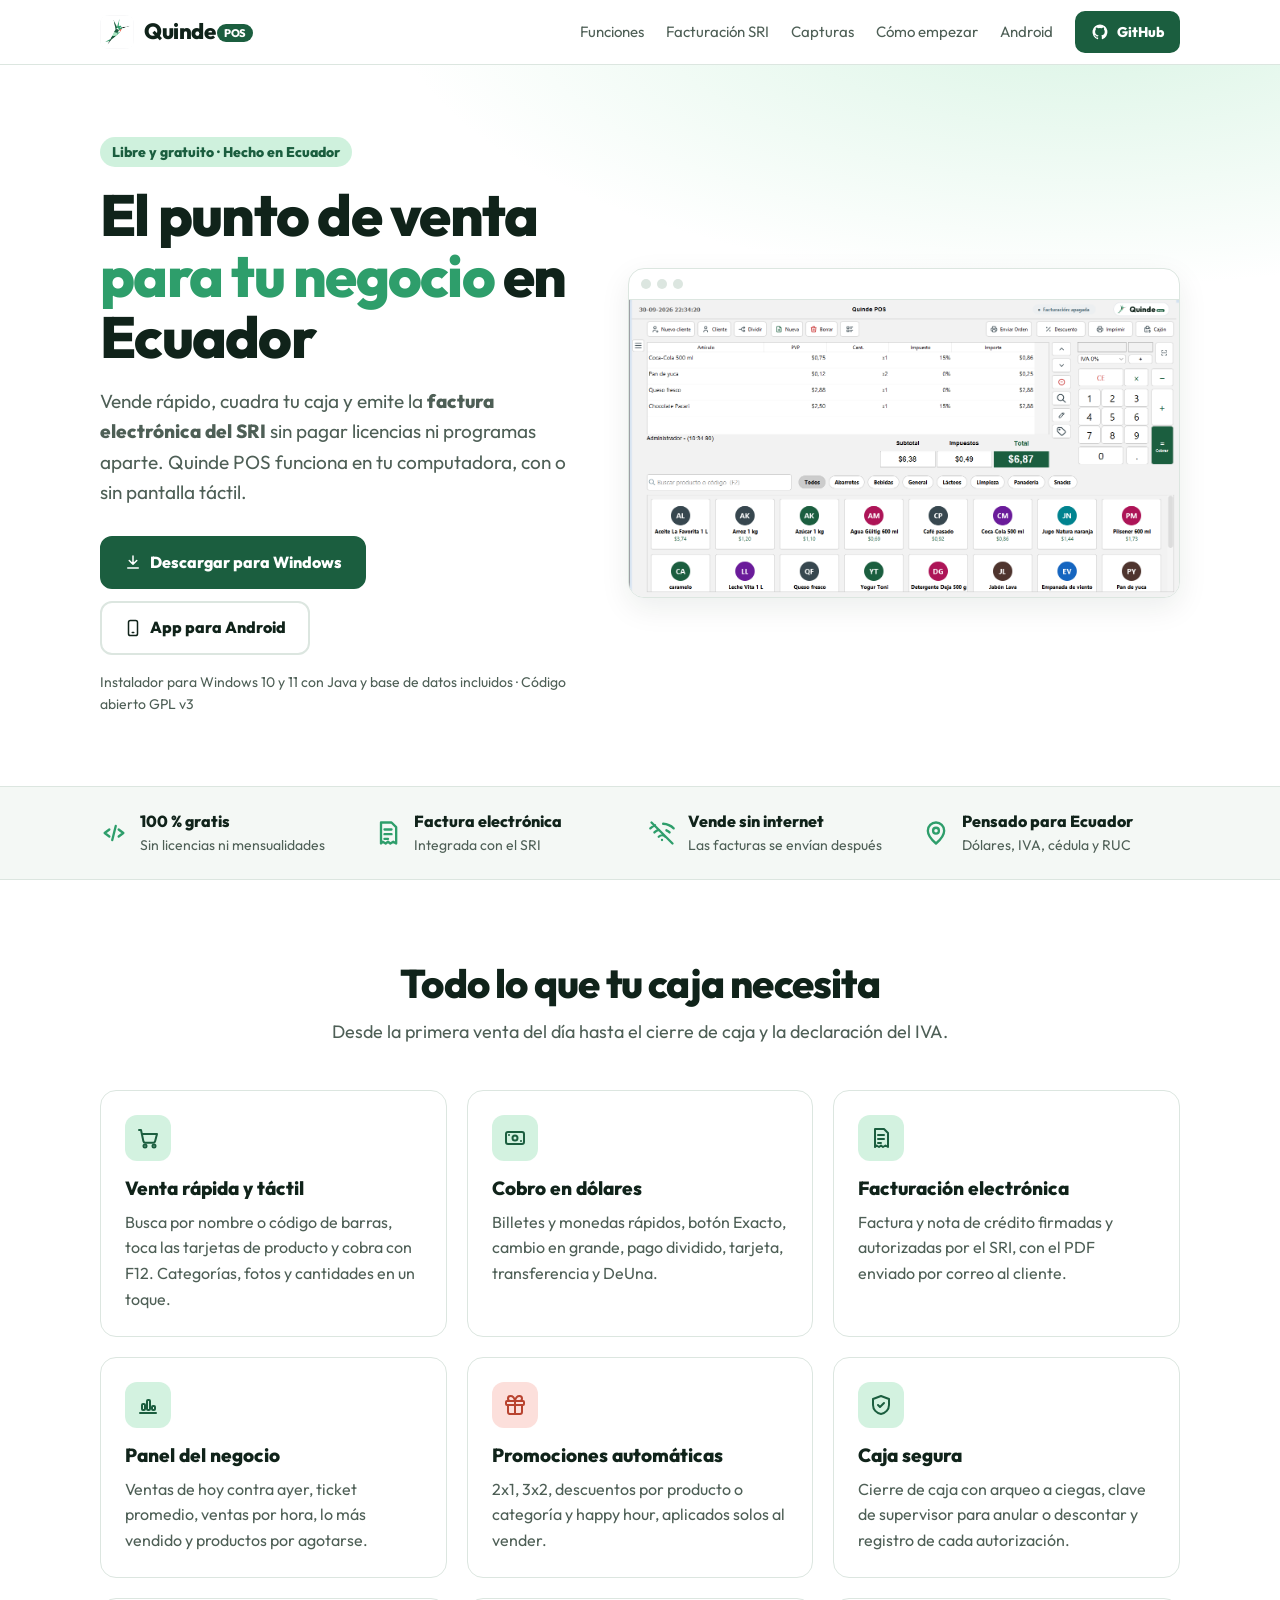
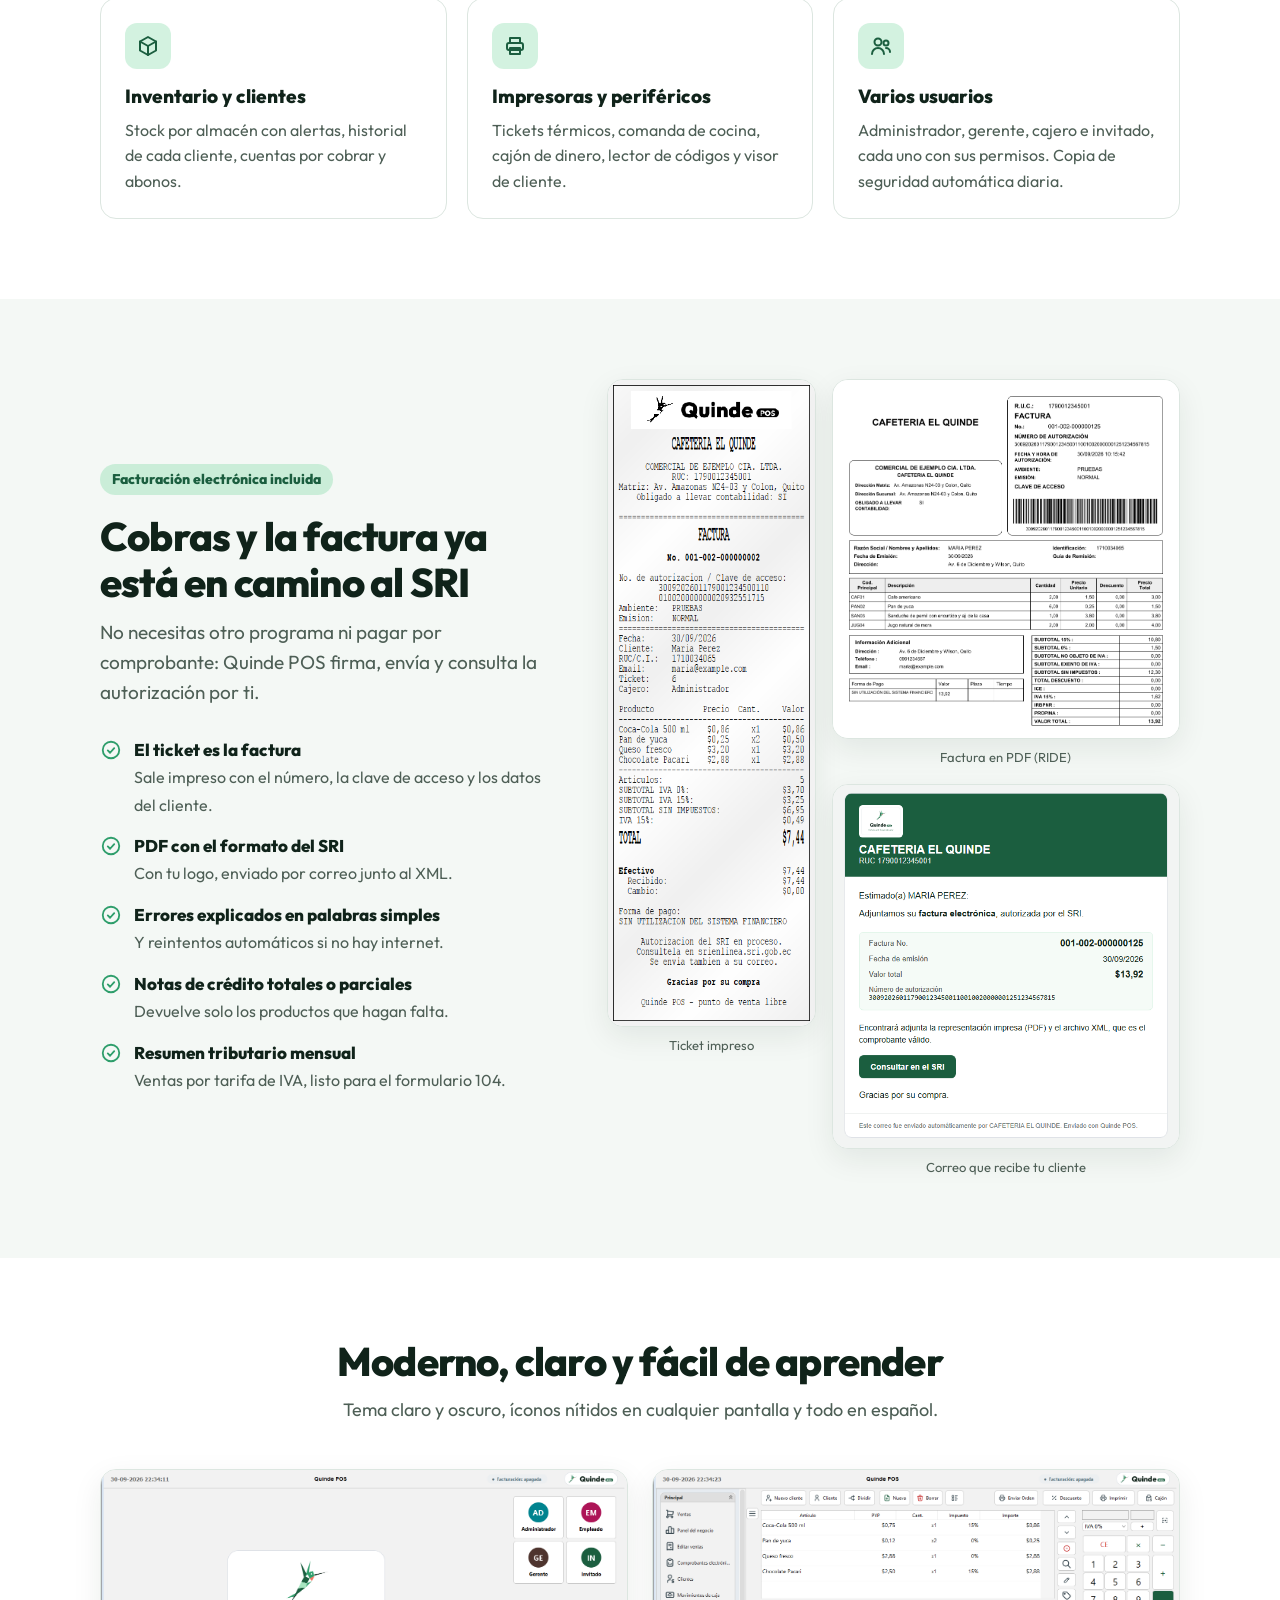
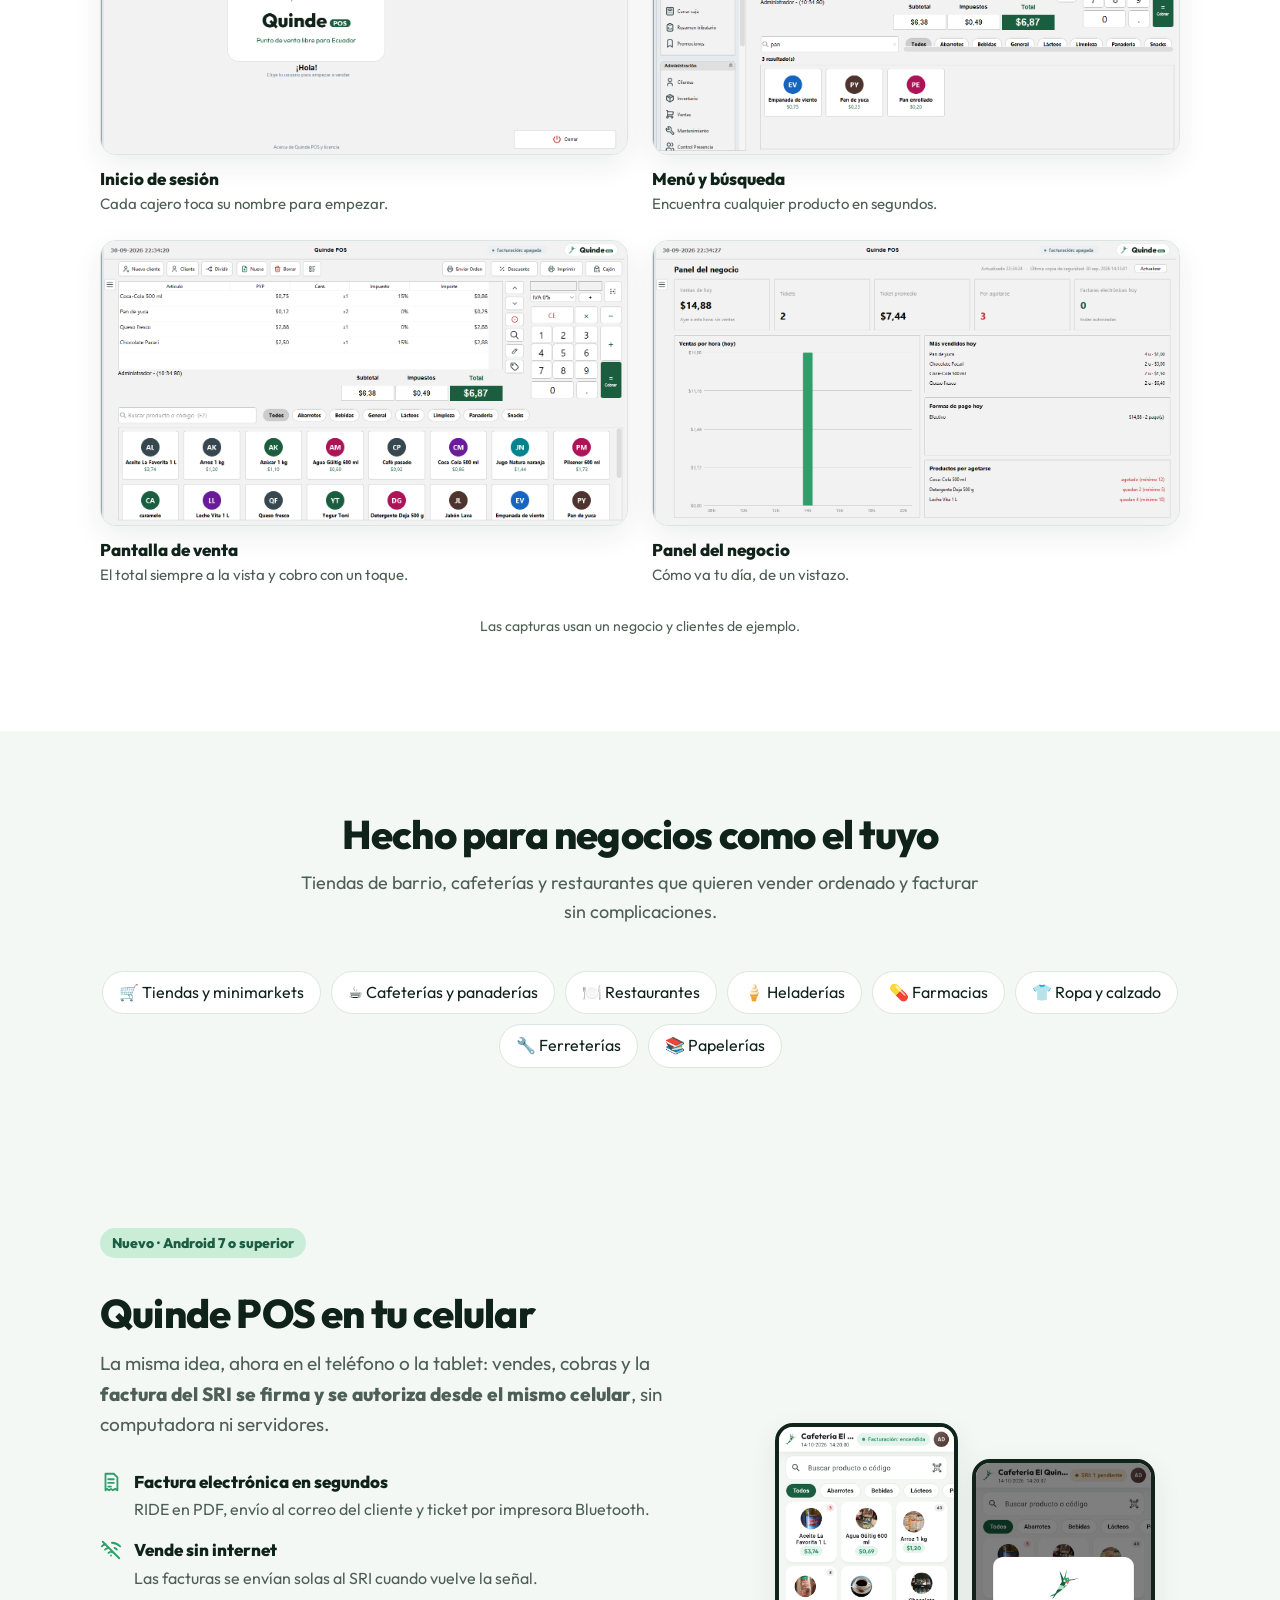
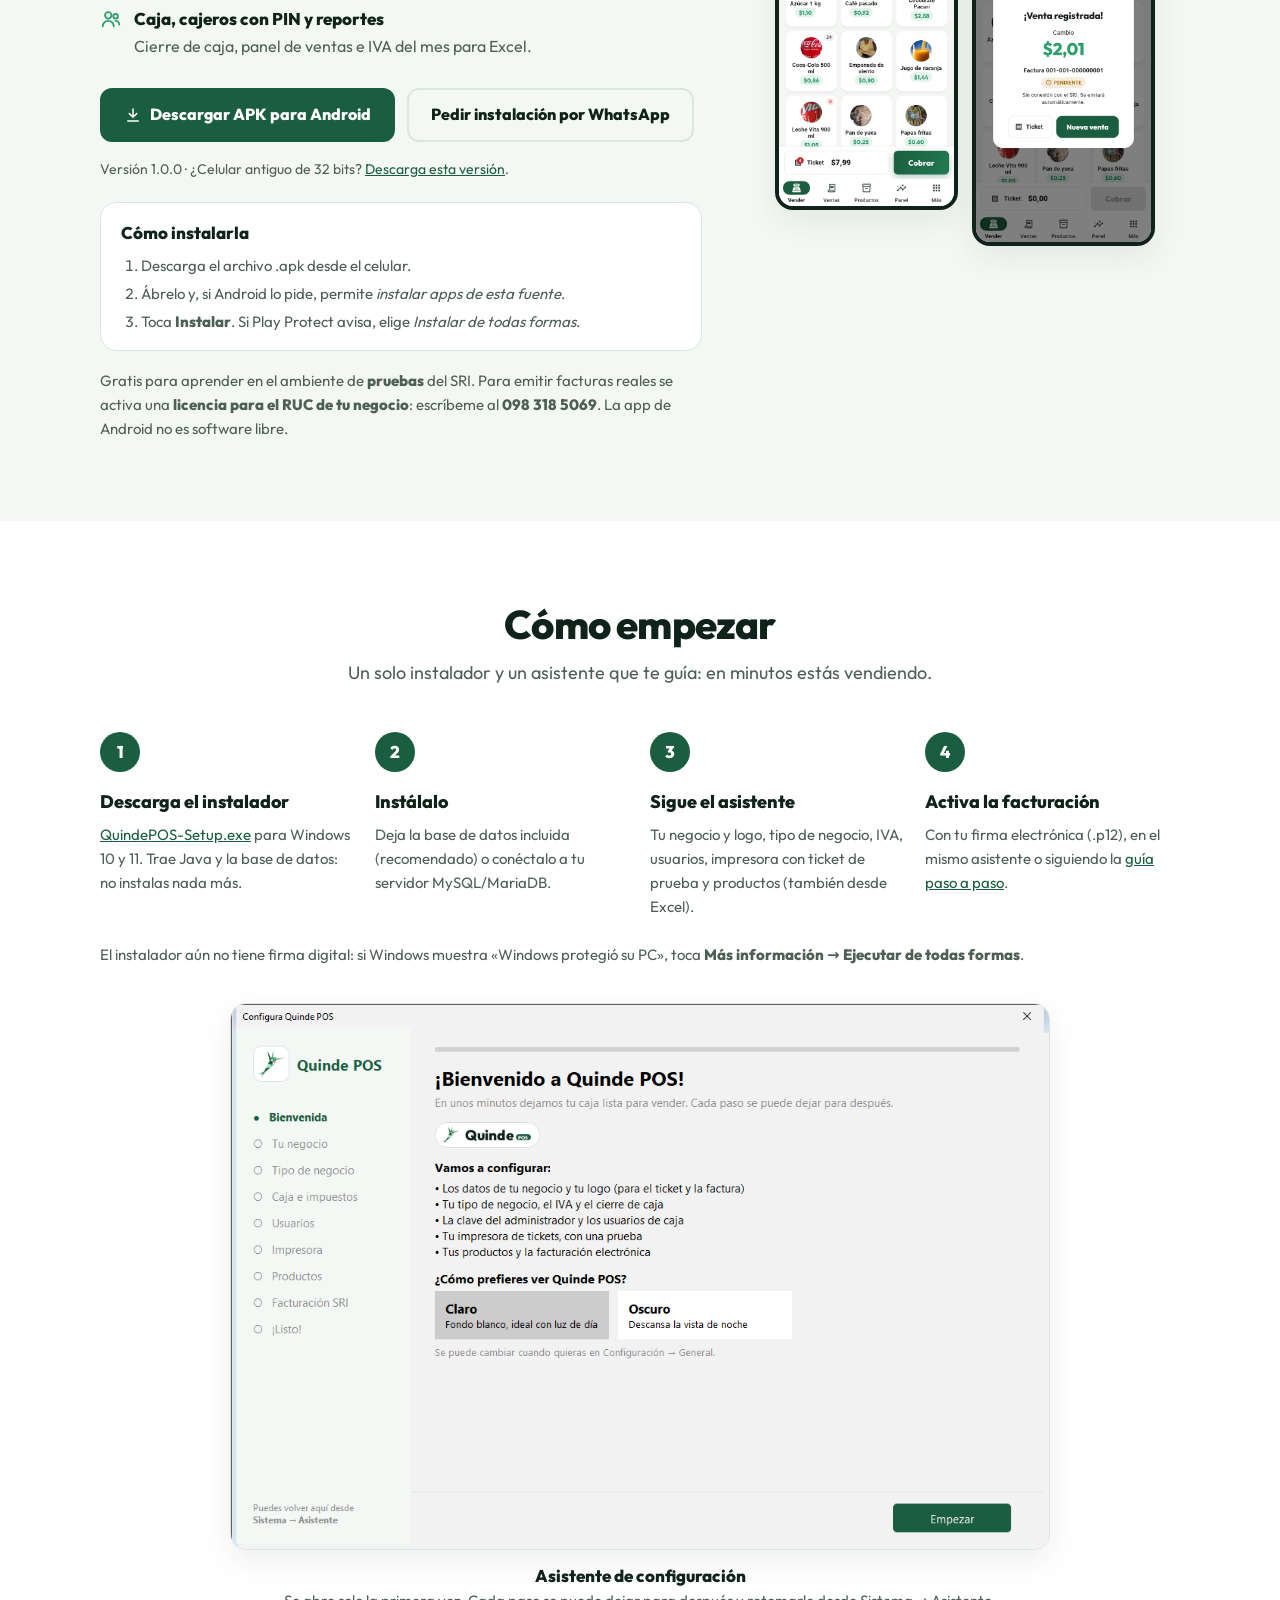
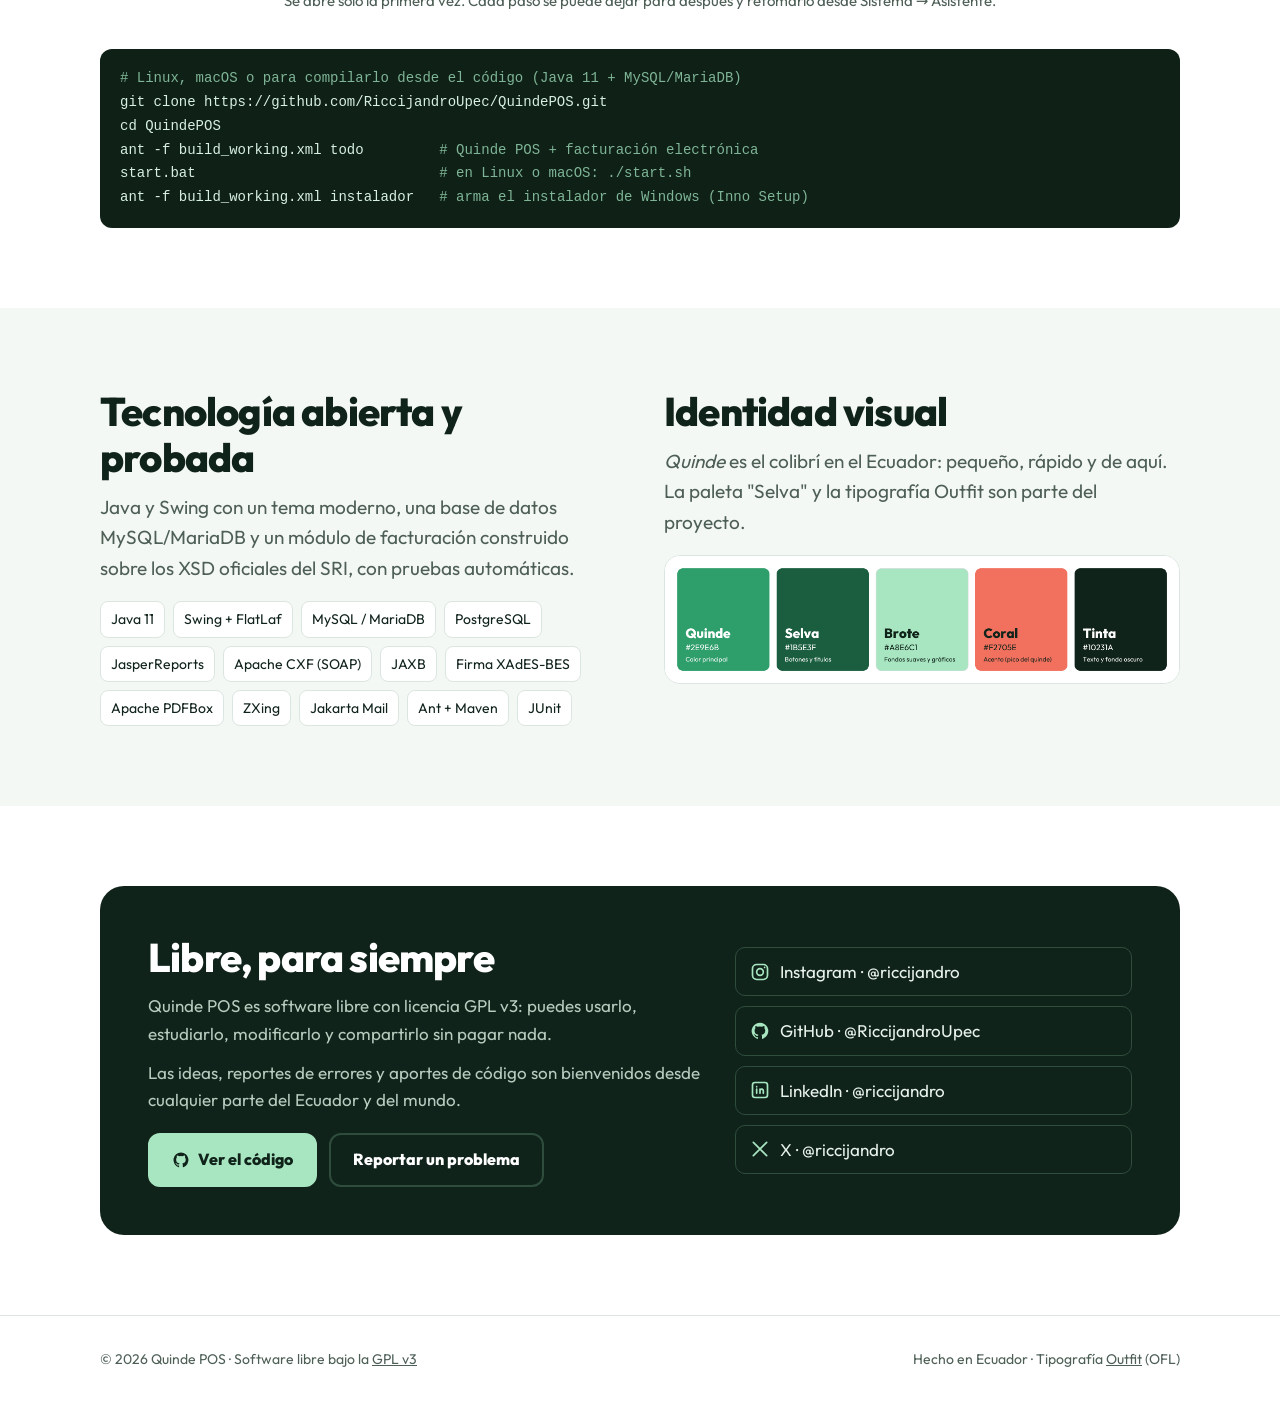
==== docs/index.html @ d2a66266 "Pagina: robots.txt, sitemap.xml y datos estructurados para buscadores" ====
<!DOCTYPE html>
<html lang="es">
<head>
  <meta charset="UTF-8">
  <meta name="viewport" content="width=device-width, initial-scale=1">
  <title>Quinde POS · Punto de venta libre para Ecuador</title>
  <meta name="description" content="Quinde POS es un punto de venta libre y gratuito para negocios del Ecuador, con facturación electrónica del SRI incluida: ventas táctiles, caja, inventario, promociones, reportes y más.">
  <meta name="theme-color" content="#1B5E3F">
  <meta property="og:title" content="Quinde POS · Punto de venta libre para Ecuador">
  <meta property="og:description" content="Ventas, caja, inventario y facturación electrónica del SRI. Libre y gratuito.">
  <meta property="og:image" content="https://quindepos.cyrshop.app/assets/logo.png">
  <meta property="og:url" content="https://quindepos.cyrshop.app/">
  <link rel="canonical" href="https://quindepos.cyrshop.app/">
  <meta property="og:type" content="website">
  <meta name="robots" content="index, follow">
  <meta name="keywords" content="punto de venta Ecuador, POS gratis, facturación electrónica SRI, sistema de facturación, inventario, caja, software libre, Quinde POS">
  <meta property="og:locale" content="es_EC">
  <meta property="og:site_name" content="Quinde POS">
  <meta name="twitter:card" content="summary_large_image">
  <script type="application/ld+json">
  {
    "@context": "https://schema.org",
    "@graph": [
      {
        "@type": "WebSite",
        "@id": "https://quindepos.cyrshop.app/#sitio",
        "url": "https://quindepos.cyrshop.app/",
        "name": "Quinde POS",
        "inLanguage": "es-EC"
      },
      {
        "@type": "SoftwareApplication",
        "name": "Quinde POS",
        "url": "https://quindepos.cyrshop.app/",
        "image": "https://quindepos.cyrshop.app/assets/logo.png",
        "screenshot": "https://quindepos.cyrshop.app/capturas/pantalla-de-venta.png",
        "description": "Punto de venta para negocios del Ecuador con facturación electrónica del SRI: ventas táctiles, caja, inventario, promociones y reportes.",
        "applicationCategory": "BusinessApplication",
        "operatingSystem": "Windows, Android 7+",
        "inLanguage": "es",
        "offers": { "@type": "Offer", "price": "0", "priceCurrency": "USD" },
        "areaServed": { "@type": "Country", "name": "Ecuador" },
        "author": { "@type": "Person", "name": "Riccijandro", "sameAs": ["https://instagram.com/riccijandro", "https://github.com/RiccijandroUpec"] }
      }
    ]
  }
  </script>
  <link rel="icon" type="image/png" sizes="32x32" href="assets/favicon-32.png">
  <link rel="icon" type="image/svg+xml" href="assets/icono.svg">
  <link rel="apple-touch-icon" href="assets/icono.png">
  <link rel="stylesheet" href="assets/estilo.css">
</head>
<body>

<svg width="0" height="0" style="position:absolute" aria-hidden="true">
  <defs>
    <symbol id="i-check" viewBox="0 0 24 24" fill="none" stroke="currentColor" stroke-width="2" stroke-linecap="round" stroke-linejoin="round"><circle cx="12" cy="12" r="9"/><path d="M8.5 12.5l2.5 2.5 4.5-5"/></symbol>
    <symbol id="i-carrito" viewBox="0 0 24 24" fill="none" stroke="currentColor" stroke-width="2" stroke-linecap="round" stroke-linejoin="round"><circle cx="9" cy="20" r="1.5"/><circle cx="18" cy="20" r="1.5"/><path d="M3 4h2l2.4 11.2a2 2 0 0 0 2 1.6h7.7a2 2 0 0 0 2-1.6L21 8H6.2"/></symbol>
    <symbol id="i-factura" viewBox="0 0 24 24" fill="none" stroke="currentColor" stroke-width="2" stroke-linecap="round" stroke-linejoin="round"><path d="M6 3h9l4 4v14l-2.5-1.5L14 21l-2-1.5L10 21l-2.5-1.5L6 21z"/><path d="M9 9h6M9 13h6M9 17h3"/></symbol>
    <symbol id="i-dinero" viewBox="0 0 24 24" fill="none" stroke="currentColor" stroke-width="2" stroke-linecap="round" stroke-linejoin="round"><rect x="3" y="6" width="18" height="12" rx="2"/><circle cx="12" cy="12" r="2.5"/><path d="M6 9v.01M18 15v.01"/></symbol>
    <symbol id="i-grafico" viewBox="0 0 24 24" fill="none" stroke="currentColor" stroke-width="2" stroke-linecap="round" stroke-linejoin="round"><path d="M4 20h16"/><rect x="6" y="11" width="3" height="6" rx="1"/><rect x="11" y="7" width="3" height="10" rx="1"/><rect x="16" y="13" width="3" height="4" rx="1"/></symbol>
    <symbol id="i-escudo" viewBox="0 0 24 24" fill="none" stroke="currentColor" stroke-width="2" stroke-linecap="round" stroke-linejoin="round"><path d="M12 3l8 3v6c0 4.5-3.4 8.2-8 9-4.6-.8-8-4.5-8-9V6z"/><path d="M9 12l2 2 4-4"/></symbol>
    <symbol id="i-regalo" viewBox="0 0 24 24" fill="none" stroke="currentColor" stroke-width="2" stroke-linecap="round" stroke-linejoin="round"><rect x="3" y="8" width="18" height="4" rx="1"/><path d="M12 8v13M19 12v7a2 2 0 0 1-2 2H7a2 2 0 0 1-2-2v-7"/><path d="M7.5 8a2.5 2.5 0 0 1 0-5C11 3 12 8 12 8s1-5 4.5-5a2.5 2.5 0 0 1 0 5"/></symbol>
    <symbol id="i-caja" viewBox="0 0 24 24" fill="none" stroke="currentColor" stroke-width="2" stroke-linecap="round" stroke-linejoin="round"><path d="M12 3l8 4.5v9L12 21l-8-4.5v-9z"/><path d="M12 12l8-4.5M12 12v9M12 12L4 7.5"/></symbol>
    <symbol id="i-impresora" viewBox="0 0 24 24" fill="none" stroke="currentColor" stroke-width="2" stroke-linecap="round" stroke-linejoin="round"><path d="M7 9V4h10v5"/><rect x="4" y="9" width="16" height="7" rx="2"/><path d="M7 14h10v6H7z"/></symbol>
    <symbol id="i-usuarios" viewBox="0 0 24 24" fill="none" stroke="currentColor" stroke-width="2" stroke-linecap="round" stroke-linejoin="round"><circle cx="9" cy="8" r="3.5"/><path d="M3 20c0-3.3 2.7-6 6-6s6 2.7 6 6"/><circle cx="17" cy="9" r="2.5"/><path d="M17 14c2.2 0 4 1.8 4 4"/></symbol>
    <symbol id="i-sinred" viewBox="0 0 24 24" fill="none" stroke="currentColor" stroke-width="2" stroke-linecap="round" stroke-linejoin="round"><path d="M12 18h.01M9.2 15.2a4 4 0 0 1 5.6 0M5.5 11.5a9 9 0 0 1 4-2.2M18.5 11.5a9 9 0 0 0-2.7-1.8M2 8a14 14 0 0 1 4-2.6M22 8a14 14 0 0 0-9-3.9M3 3l18 18"/></symbol>
    <symbol id="i-libre" viewBox="0 0 24 24" fill="none" stroke="currentColor" stroke-width="2" stroke-linecap="round" stroke-linejoin="round"><path d="M8 9l-4 3 4 3M16 9l4 3-4 3M13.5 6l-3 12"/></symbol>
    <symbol id="i-monitor" viewBox="0 0 24 24" fill="none" stroke="currentColor" stroke-width="2" stroke-linecap="round" stroke-linejoin="round"><rect x="3" y="4" width="18" height="12" rx="2"/><path d="M8 20h8M12 16v4"/></symbol>
    <symbol id="i-ecuador" viewBox="0 0 24 24" fill="none" stroke="currentColor" stroke-width="2" stroke-linecap="round" stroke-linejoin="round"><path d="M12 21s-7-6-7-11a7 7 0 0 1 14 0c0 5-7 11-7 11z"/><circle cx="12" cy="10" r="2.5"/></symbol>
    <symbol id="i-descarga" viewBox="0 0 24 24" fill="none" stroke="currentColor" stroke-width="2" stroke-linecap="round" stroke-linejoin="round"><path d="M12 4v11M7 10l5 5 5-5M5 20h14"/></symbol>
    <symbol id="i-android" viewBox="0 0 24 24" fill="none" stroke="currentColor" stroke-width="2" stroke-linecap="round" stroke-linejoin="round"><rect x="6" y="2" width="12" height="20" rx="2.5"/><path d="M11 18h2"/></symbol>
    <symbol id="i-github" viewBox="0 0 24 24" fill="currentColor"><path d="M12 2a10 10 0 0 0-3.2 19.5c.5.1.7-.2.7-.5v-1.7c-2.8.6-3.4-1.3-3.4-1.3-.5-1.2-1.1-1.5-1.1-1.5-.9-.6.1-.6.1-.6 1 .1 1.5 1 1.5 1 .9 1.5 2.3 1.1 2.9.8.1-.6.3-1.1.6-1.3-2.2-.3-4.6-1.1-4.6-5a3.9 3.9 0 0 1 1-2.7c-.1-.3-.4-1.3.1-2.7 0 0 .8-.3 2.8 1a9.6 9.6 0 0 1 5 0c1.9-1.3 2.8-1 2.8-1 .5 1.4.2 2.4.1 2.7a3.9 3.9 0 0 1 1 2.7c0 3.9-2.3 4.7-4.6 5 .4.3.7.9.7 1.9V21c0 .3.2.6.7.5A10 10 0 0 0 12 2z"/></symbol>
    <symbol id="i-instagram" viewBox="0 0 24 24" fill="none" stroke="currentColor" stroke-width="2" stroke-linecap="round" stroke-linejoin="round"><rect x="3" y="3" width="18" height="18" rx="5"/><circle cx="12" cy="12" r="4"/><path d="M17.5 6.5h.01"/></symbol>
    <symbol id="i-linkedin" viewBox="0 0 24 24" fill="none" stroke="currentColor" stroke-width="2" stroke-linecap="round" stroke-linejoin="round"><rect x="3" y="3" width="18" height="18" rx="3"/><path d="M8 11v5M8 8v.01M12 16v-5M16 16v-3a2 2 0 0 0-4 0"/></symbol>
    <symbol id="i-x" viewBox="0 0 24 24" fill="none" stroke="currentColor" stroke-width="2" stroke-linecap="round" stroke-linejoin="round"><path d="M4 4l16 16M20 4L4 20"/></symbol>
  </defs>
</svg>

<header class="barra">
  <div class="contenedor">
    <a class="marca" href="#inicio" aria-label="Quinde POS, inicio">
      <img src="assets/icono.png" alt="" width="34" height="34">
      <span>Quinde<span class="pos">POS</span></span>
    </a>
    <nav class="menu" aria-label="Secciones">
      <a href="#funciones">Funciones</a>
      <a href="#sri">Facturación SRI</a>
      <a href="#capturas">Capturas</a>
      <a href="#empezar">Cómo empezar</a>
      <a href="#android">Android</a>
      <a class="boton chico" href="https://github.com/RiccijandroUpec/QuindePOS">
        <svg aria-hidden="true"><use href="#i-github"/></svg> GitHub
      </a>
    </nav>
  </div>
</header>

<main id="inicio">

  <section class="portada" aria-labelledby="titulo">
    <div class="contenedor">
      <div>
        <span class="etiqueta">Libre y gratuito · Hecho en Ecuador</span>
        <h1 id="titulo">El punto de venta <span class="resalte">para tu negocio</span> en Ecuador</h1>
        <p class="bajada">Vende rápido, cuadra tu caja y emite la <b>factura electrónica del SRI</b> sin pagar licencias ni programas aparte. Quinde POS funciona en tu computadora, con o sin pantalla táctil.</p>
        <div class="acciones">
          <a class="boton" href="https://github.com/RiccijandroUpec/QuindePOS/releases/latest">
            <svg aria-hidden="true"><use href="#i-descarga"/></svg> Descargar para Windows
          </a>
          <a class="boton secundario" href="#android">
            <svg aria-hidden="true"><use href="#i-android"/></svg> App para Android
          </a>
        </div>
        <p class="nota-portada">Instalador para Windows 10 y 11 con Java y base de datos incluidos · Código abierto GPL v3</p>
      </div>
      <div class="marco">
        <div class="puntos" aria-hidden="true"><span></span><span></span><span></span></div>
        <img src="capturas/pantalla-de-venta.png" alt="Pantalla de venta de Quinde POS con productos en tarjetas, el carrito y el total" width="1366" height="737">
      </div>
    </div>
  </section>

  <div class="franja">
    <div class="contenedor">
      <ul>
        <li><svg aria-hidden="true"><use href="#i-libre"/></svg><div>100 % gratis<span>Sin licencias ni mensualidades</span></div></li>
        <li><svg aria-hidden="true"><use href="#i-factura"/></svg><div>Factura electrónica<span>Integrada con el SRI</span></div></li>
        <li><svg aria-hidden="true"><use href="#i-sinred"/></svg><div>Vende sin internet<span>Las facturas se envían después</span></div></li>
        <li><svg aria-hidden="true"><use href="#i-ecuador"/></svg><div>Pensado para Ecuador<span>Dólares, IVA, cédula y RUC</span></div></li>
      </ul>
    </div>
  </div>

  <section id="funciones" aria-labelledby="t-funciones">
    <div class="contenedor">
      <div class="encabezado">
        <h2 id="t-funciones">Todo lo que tu caja necesita</h2>
        <p>Desde la primera venta del día hasta el cierre de caja y la declaración del IVA.</p>
      </div>
      <div class="rejilla">
        <article class="tarjeta">
          <div class="icono"><svg aria-hidden="true"><use href="#i-carrito"/></svg></div>
          <h3>Venta rápida y táctil</h3>
          <p>Busca por nombre o código de barras, toca las tarjetas de producto y cobra con F12. Categorías, fotos y cantidades en un toque.</p>
        </article>
        <article class="tarjeta">
          <div class="icono"><svg aria-hidden="true"><use href="#i-dinero"/></svg></div>
          <h3>Cobro en dólares</h3>
          <p>Billetes y monedas rápidos, botón Exacto, cambio en grande, pago dividido, tarjeta, transferencia y DeUna.</p>
        </article>
        <article class="tarjeta">
          <div class="icono"><svg aria-hidden="true"><use href="#i-factura"/></svg></div>
          <h3>Facturación electrónica</h3>
          <p>Factura y nota de crédito firmadas y autorizadas por el SRI, con el PDF enviado por correo al cliente.</p>
        </article>
        <article class="tarjeta">
          <div class="icono"><svg aria-hidden="true"><use href="#i-grafico"/></svg></div>
          <h3>Panel del negocio</h3>
          <p>Ventas de hoy contra ayer, ticket promedio, ventas por hora, lo más vendido y productos por agotarse.</p>
        </article>
        <article class="tarjeta">
          <div class="icono coral"><svg aria-hidden="true"><use href="#i-regalo"/></svg></div>
          <h3>Promociones automáticas</h3>
          <p>2x1, 3x2, descuentos por producto o categoría y happy hour, aplicados solos al vender.</p>
        </article>
        <article class="tarjeta">
          <div class="icono"><svg aria-hidden="true"><use href="#i-escudo"/></svg></div>
          <h3>Caja segura</h3>
          <p>Cierre de caja con arqueo a ciegas, clave de supervisor para anular o descontar y registro de cada autorización.</p>
        </article>
        <article class="tarjeta">
          <div class="icono"><svg aria-hidden="true"><use href="#i-caja"/></svg></div>
          <h3>Inventario y clientes</h3>
          <p>Stock por almacén con alertas, historial de cada cliente, cuentas por cobrar y abonos.</p>
        </article>
        <article class="tarjeta">
          <div class="icono"><svg aria-hidden="true"><use href="#i-impresora"/></svg></div>
          <h3>Impresoras y periféricos</h3>
          <p>Tickets térmicos, comanda de cocina, cajón de dinero, lector de códigos y visor de cliente.</p>
        </article>
        <article class="tarjeta">
          <div class="icono"><svg aria-hidden="true"><use href="#i-usuarios"/></svg></div>
          <h3>Varios usuarios</h3>
          <p>Administrador, gerente, cajero e invitado, cada uno con sus permisos. Copia de seguridad automática diaria.</p>
        </article>
      </div>
    </div>
  </section>

  <section id="sri" class="suave" aria-labelledby="t-sri">
    <div class="contenedor sri">
      <div>
        <span class="etiqueta">Facturación electrónica incluida</span>
        <h2 id="t-sri">Cobras y la factura ya está en camino al SRI</h2>
        <p class="bajada">No necesitas otro programa ni pagar por comprobante: Quinde POS firma, envía y consulta la autorización por ti.</p>
        <ul class="lista">
          <li><svg aria-hidden="true"><use href="#i-check"/></svg><div><b>El ticket es la factura</b><span>Sale impreso con el número, la clave de acceso y los datos del cliente.</span></div></li>
          <li><svg aria-hidden="true"><use href="#i-check"/></svg><div><b>PDF con el formato del SRI</b><span>Con tu logo, enviado por correo junto al XML.</span></div></li>
          <li><svg aria-hidden="true"><use href="#i-check"/></svg><div><b>Errores explicados en palabras simples</b><span>Y reintentos automáticos si no hay internet.</span></div></li>
          <li><svg aria-hidden="true"><use href="#i-check"/></svg><div><b>Notas de crédito totales o parciales</b><span>Devuelve solo los productos que hagan falta.</span></div></li>
          <li><svg aria-hidden="true"><use href="#i-check"/></svg><div><b>Resumen tributario mensual</b><span>Ventas por tarifa de IVA, listo para el formulario 104.</span></div></li>
        </ul>
      </div>
      <div class="documentos">
        <figure>
          <div class="marco"><img src="capturas/ticket-factura.png" alt="Ticket impreso con los datos de la factura electrónica" width="328" height="1023" loading="lazy"></div>
          <figcaption>Ticket impreso</figcaption>
        </figure>
        <div>
          <figure>
            <div class="marco"><img src="capturas/factura-pdf.png" alt="Factura en PDF con el formato del SRI" width="909" height="938" loading="lazy"></div>
            <figcaption>Factura en PDF (RIDE)</figcaption>
          </figure>
          <figure style="margin-top:16px">
            <div class="marco"><img src="capturas/correo-factura.png" alt="Correo con la factura enviado al cliente" width="600" height="630" loading="lazy"></div>
            <figcaption>Correo que recibe tu cliente</figcaption>
          </figure>
        </div>
      </div>
    </div>
  </section>

  <section id="capturas" aria-labelledby="t-capturas">
    <div class="contenedor">
      <div class="encabezado">
        <h2 id="t-capturas">Moderno, claro y fácil de aprender</h2>
        <p>Tema claro y oscuro, íconos nítidos en cualquier pantalla y todo en español.</p>
      </div>
      <div class="galeria">
        <figure>
          <div class="marco"><img src="capturas/inicio-sesion.png" alt="Pantalla de inicio de sesión con los usuarios" width="1366" height="737" loading="lazy"></div>
          <figcaption>Inicio de sesión<span>Cada cajero toca su nombre para empezar.</span></figcaption>
        </figure>
        <figure>
          <div class="marco"><img src="capturas/menu-y-busqueda.png" alt="Menú lateral y búsqueda de productos" width="1366" height="737" loading="lazy"></div>
          <figcaption>Menú y búsqueda<span>Encuentra cualquier producto en segundos.</span></figcaption>
        </figure>
        <figure>
          <div class="marco"><img src="capturas/pantalla-de-venta.png" alt="Pantalla de venta con carrito y total" width="1366" height="737" loading="lazy"></div>
          <figcaption>Pantalla de venta<span>El total siempre a la vista y cobro con un toque.</span></figcaption>
        </figure>
        <figure>
          <div class="marco"><img src="capturas/panel-del-negocio.png" alt="Panel del negocio con ventas del día y gráfico por hora" width="1366" height="737" loading="lazy"></div>
          <figcaption>Panel del negocio<span>Cómo va tu día, de un vistazo.</span></figcaption>
        </figure>
      </div>
      <p class="aviso-capturas">Las capturas usan un negocio y clientes de ejemplo.</p>
    </div>
  </section>

  <section class="suave" aria-labelledby="t-quien">
    <div class="contenedor">
      <div class="encabezado">
        <h2 id="t-quien">Hecho para negocios como el tuyo</h2>
        <p>Tiendas de barrio, cafeterías y restaurantes que quieren vender ordenado y facturar sin complicaciones.</p>
      </div>
      <div class="chips">
        <span class="chip">🛒 Tiendas y minimarkets</span>
        <span class="chip">☕ Cafeterías y panaderías</span>
        <span class="chip">🍽️ Restaurantes</span>
        <span class="chip">🍦 Heladerías</span>
        <span class="chip">💊 Farmacias</span>
        <span class="chip">👕 Ropa y calzado</span>
        <span class="chip">🔧 Ferreterías</span>
        <span class="chip">📚 Papelerías</span>
      </div>
    </div>
  </section>

  <section id="android" class="suave" aria-labelledby="t-android">
    <div class="contenedor android">
      <div>
        <span class="etiqueta">Nuevo · Android 7 o superior</span>
        <h2 id="t-android">Quinde POS en tu celular</h2>
        <p class="bajada">La misma idea, ahora en el teléfono o la tablet: vendes, cobras y la <b>factura del SRI se firma y se autoriza desde el mismo celular</b>, sin computadora ni servidores.</p>
        <ul class="lista">
          <li><svg aria-hidden="true"><use href="#i-factura"/></svg><div><b>Factura electrónica en segundos</b><span>RIDE en PDF, envío al correo del cliente y ticket por impresora Bluetooth.</span></div></li>
          <li><svg aria-hidden="true"><use href="#i-sinred"/></svg><div><b>Vende sin internet</b><span>Las facturas se envían solas al SRI cuando vuelve la señal.</span></div></li>
          <li><svg aria-hidden="true"><use href="#i-usuarios"/></svg><div><b>Caja, cajeros con PIN y reportes</b><span>Cierre de caja, panel de ventas e IVA del mes para Excel.</span></div></li>
        </ul>
        <div class="acciones" style="margin-top:28px">
          <a class="boton" href="descargas/QuindePOS-Android.apk" download>
            <svg aria-hidden="true"><use href="#i-descarga"/></svg> Descargar APK para Android
          </a>
          <a class="boton secundario" href="https://wa.me/593983185069?text=Hola%20Richard%2C%20quiero%20Quinde%20POS%20para%20Android.">Pedir instalación por WhatsApp</a>
        </div>
        <p class="nota-portada">Versión 1.0.0 · ¿Celular antiguo de 32 bits? <a href="descargas/QuindePOS-Android-32bits.apk" download>Descarga esta versión</a>.</p>
        <div class="instalar-apk">
          <b>Cómo instalarla</b>
          <ol>
            <li>Descarga el archivo .apk desde el celular.</li>
            <li>Ábrelo y, si Android lo pide, permite <i>instalar apps de esta fuente</i>.</li>
            <li>Toca <b>Instalar</b>. Si Play Protect avisa, elige <i>Instalar de todas formas</i>.</li>
          </ol>
        </div>
        <p class="licencia-android">Gratis para aprender en el ambiente de <b>pruebas</b> del SRI. Para emitir facturas reales se activa una <b>licencia para el RUC de tu negocio</b>: escríbeme al <b>098 318 5069</b>. La app de Android no es software libre.</p>
      </div>
      <div class="telefonos" aria-label="Capturas de la app de Android">
        <img src="capturas/android-venta.png" alt="Pantalla de venta en el celular con productos y sus fotos" width="540" height="1169" loading="lazy">
        <img src="capturas/android-factura.png" alt="Venta registrada con el cambio y la factura" width="540" height="1169" loading="lazy">
      </div>
    </div>
  </section>

  <section id="empezar" aria-labelledby="t-empezar">
    <div class="contenedor">
      <div class="encabezado">
        <h2 id="t-empezar">Cómo empezar</h2>
        <p>Un solo instalador y un asistente que te guía: en minutos estás vendiendo.</p>
      </div>
      <div class="pasos">
        <div class="paso">
          <h3>Descarga el instalador</h3>
          <p><a href="https://github.com/RiccijandroUpec/QuindePOS/releases/latest">QuindePOS-Setup.exe</a> para Windows 10 y 11. Trae Java y la base de datos: no instalas nada más.</p>
        </div>
        <div class="paso">
          <h3>Instálalo</h3>
          <p>Deja la base de datos incluida (recomendado) o conéctalo a tu servidor MySQL/MariaDB.</p>
        </div>
        <div class="paso">
          <h3>Sigue el asistente</h3>
          <p>Tu negocio y logo, tipo de negocio, IVA, usuarios, impresora con ticket de prueba y productos (también desde Excel).</p>
        </div>
        <div class="paso">
          <h3>Activa la facturación</h3>
          <p>Con tu firma electrónica (.p12), en el mismo asistente o siguiendo la <a href="https://github.com/RiccijandroUpec/QuindePOS/blob/main/facturacion-sri/INSTALAR.md">guía paso a paso</a>.</p>
        </div>
      </div>
      <p class="aviso-instalador">El instalador aún no tiene firma digital: si Windows muestra «Windows protegió su PC», toca <b>Más información → Ejecutar de todas formas</b>.</p>
      <figure class="asistente">
        <div class="marco"><img src="capturas/asistente.png" alt="Asistente de configuración de Quinde POS con los pasos: bienvenida, tu negocio, tipo de negocio, caja e impuestos, usuarios, impresora, productos y facturación SRI" width="1080" height="720" loading="lazy"></div>
        <figcaption>Asistente de configuración<span>Se abre solo la primera vez. Cada paso se puede dejar para después y retomarlo desde Sistema → Asistente.</span></figcaption>
      </figure>
<pre><code><span class="c"># Linux, macOS o para compilarlo desde el código (Java 11 + MySQL/MariaDB)</span>
git clone https://github.com/RiccijandroUpec/QuindePOS.git
cd QuindePOS
ant -f build_working.xml todo         <span class="c"># Quinde POS + facturación electrónica</span>
start.bat                             <span class="c"># en Linux o macOS: ./start.sh</span>
ant -f build_working.xml instalador   <span class="c"># arma el instalador de Windows (Inno Setup)</span></code></pre>
    </div>
  </section>

  <section class="suave" aria-labelledby="t-tec">
    <div class="contenedor dos-columnas">
      <div>
        <h2 id="t-tec">Tecnología abierta y probada</h2>
        <p class="bajada" style="margin-bottom:0">Java y Swing con un tema moderno, una base de datos MySQL/MariaDB y un módulo de facturación construido sobre los XSD oficiales del SRI, con pruebas automáticas.</p>
        <div class="tecnologias" aria-label="Tecnologías">
          <span>Java 11</span><span>Swing + FlatLaf</span><span>MySQL / MariaDB</span><span>PostgreSQL</span>
          <span>JasperReports</span><span>Apache CXF (SOAP)</span><span>JAXB</span><span>Firma XAdES-BES</span>
          <span>Apache PDFBox</span><span>ZXing</span><span>Jakarta Mail</span><span>Ant + Maven</span><span>JUnit</span>
        </div>
      </div>
      <div>
        <h2>Identidad visual</h2>
        <p class="bajada" style="margin-bottom:0"><i>Quinde</i> es el colibrí en el Ecuador: pequeño, rápido y de aquí. La paleta "Selva" y la tipografía Outfit son parte del proyecto.</p>
        <img class="paleta" src="assets/paleta.png" alt="Paleta Selva: Quinde #2E9E6B, Selva #1B5E3F, Brote #A8E6C1, Coral #F2705E y Tinta #10231A" width="2008" height="496" loading="lazy">
      </div>
    </div>
  </section>

  <section aria-labelledby="t-libre">
    <div class="contenedor">
      <div class="libre">
        <div>
          <h2 id="t-libre">Libre, para siempre</h2>
          <p>Quinde POS es software libre con licencia GPL v3: puedes usarlo, estudiarlo, modificarlo y compartirlo sin pagar nada.</p>
          <p>Las ideas, reportes de errores y aportes de código son bienvenidos desde cualquier parte del Ecuador y del mundo.</p>
          <div class="acciones" style="margin-top:20px">
            <a class="boton" href="https://github.com/RiccijandroUpec/QuindePOS">
              <svg aria-hidden="true"><use href="#i-github"/></svg> Ver el código
            </a>
            <a class="boton secundario" href="https://github.com/RiccijandroUpec/QuindePOS/issues">Reportar un problema</a>
          </div>
        </div>
        <ul class="redes" aria-label="Contacto">
          <li><a href="https://instagram.com/riccijandro"><svg aria-hidden="true"><use href="#i-instagram"/></svg> Instagram · @riccijandro</a></li>
          <li><a href="https://github.com/RiccijandroUpec"><svg aria-hidden="true"><use href="#i-github"/></svg> GitHub · @RiccijandroUpec</a></li>
          <li><a href="https://linkedin.com/in/riccijandro"><svg aria-hidden="true"><use href="#i-linkedin"/></svg> LinkedIn · @riccijandro</a></li>
          <li><a href="https://x.com/riccijandro"><svg aria-hidden="true"><use href="#i-x"/></svg> X · @riccijandro</a></li>
        </ul>
      </div>
    </div>
  </section>

</main>

<footer>
  <div class="contenedor">
    <span>© 2026 Quinde POS · Software libre bajo la <a href="https://www.gnu.org/licenses/gpl-3.0.html">GPL v3</a></span>
    <span>Hecho en Ecuador · Tipografía <a href="https://fonts.google.com/specimen/Outfit">Outfit</a> (OFL)</span>
  </div>
</footer>

</body>
</html>
---- docs/assets/estilo.css ----
/* Quinde POS - pagina del proyecto. Paleta "Selva" y tipografia Outfit (SIL OFL). */

@font-face {
  font-family: "Outfit";
  src: url("fuentes/Outfit-Regular.ttf") format("truetype");
  font-weight: 400;
  font-display: swap;
}
@font-face {
  font-family: "Outfit";
  src: url("fuentes/Outfit-ExtraBold.ttf") format("truetype");
  font-weight: 800;
  font-display: swap;
}

:root {
  --quinde: #2E9E6B;
  --selva: #1B5E3F;
  --brote: #A8E6C1;
  --coral: #F2705E;
  --tinta: #10231A;

  --fondo: #FFFFFF;
  --fondo-suave: #F4F8F5;
  --tarjeta: #FFFFFF;
  --texto: #10231A;
  --texto-suave: #4E5F56;
  --borde: #DCE6E0;
  --acento: var(--selva);
  --acento-texto: #FFFFFF;
  --sombra: 0 10px 30px rgba(16, 35, 26, 0.08);
  --radio: 16px;
  --ancho: 1120px;
}

@media (prefers-color-scheme: dark) {
  :root {
    --fondo: #0C1B14;
    --fondo-suave: #10231A;
    --tarjeta: #142B20;
    --texto: #E8F3EC;
    --texto-suave: #A7BCB0;
    --borde: #23402F;
    --acento: var(--brote);
    --acento-texto: #10231A;
    --sombra: 0 10px 30px rgba(0, 0, 0, 0.35);
  }
}

* { box-sizing: border-box; }

html { scroll-behavior: smooth; }

body {
  margin: 0;
  background: var(--fondo);
  color: var(--texto);
  font-family: "Outfit", system-ui, -apple-system, "Segoe UI", Roboto, Arial, sans-serif;
  font-size: 17px;
  line-height: 1.6;
  -webkit-font-smoothing: antialiased;
}

img { max-width: 100%; height: auto; display: block; }

a { color: var(--acento); }

.contenedor {
  width: 100%;
  max-width: var(--ancho);
  margin: 0 auto;
  padding: 0 20px;
}

/* ---------- Barra superior ---------- */

.barra {
  position: sticky;
  top: 0;
  z-index: 10;
  background: color-mix(in srgb, var(--fondo) 88%, transparent);
  backdrop-filter: saturate(160%) blur(10px);
  border-bottom: 1px solid var(--borde);
}
.barra .contenedor {
  display: flex;
  align-items: center;
  justify-content: space-between;
  gap: 16px;
  height: 64px;
}
.marca {
  display: flex;
  align-items: center;
  gap: 10px;
  color: var(--texto);
  text-decoration: none;
  font-weight: 800;
  font-size: 22px;
  letter-spacing: -0.02em;
}
.marca img { width: 34px; height: 34px; border-radius: 9px; }
.marca .pos {
  background: var(--selva);
  color: #fff;
  font-size: 11px;
  border-radius: 999px;
  padding: 2px 7px;
  margin-left: 2px;
  vertical-align: middle;
}
.menu { display: flex; align-items: center; gap: 22px; }
.menu a {
  color: var(--texto-suave);
  text-decoration: none;
  font-size: 15px;
}
.menu a:hover { color: var(--texto); }
.menu .boton { color: var(--acento-texto); }

/* ---------- Botones ---------- */

.boton {
  display: inline-flex;
  align-items: center;
  gap: 8px;
  padding: 12px 22px;
  border-radius: 12px;
  background: var(--acento);
  color: var(--acento-texto);
  font-weight: 800;
  font-size: 16px;
  text-decoration: none;
  border: 2px solid var(--acento);
  transition: transform 0.15s ease, box-shadow 0.15s ease;
}
.boton:hover { transform: translateY(-1px); box-shadow: var(--sombra); }
.boton.secundario {
  background: transparent;
  color: var(--texto);
  border-color: var(--borde);
}
.boton.chico { padding: 8px 14px; font-size: 14px; border-radius: 10px; }
.boton svg { width: 18px; height: 18px; }

/* ---------- Portada ---------- */

.portada {
  padding: 72px 0 56px;
  background:
    radial-gradient(1000px 420px at 85% -10%, color-mix(in srgb, var(--brote) 45%, transparent), transparent 70%),
    var(--fondo);
}
.portada .contenedor {
  display: grid;
  grid-template-columns: 1fr 1.15fr;
  gap: 48px;
  align-items: center;
}
.etiqueta {
  display: inline-block;
  font-size: 14px;
  font-weight: 800;
  color: var(--selva);
  background: color-mix(in srgb, var(--brote) 55%, transparent);
  border-radius: 999px;
  padding: 4px 12px;
  margin-bottom: 18px;
}
@media (prefers-color-scheme: dark) {
  .etiqueta { color: var(--brote); background: rgba(168, 230, 193, 0.12); }
}
h1 {
  font-size: clamp(36px, 5vw, 58px);
  line-height: 1.05;
  letter-spacing: -0.03em;
  margin: 0 0 18px;
  font-weight: 800;
}
h1 .resalte { color: var(--quinde); }
.bajada {
  font-size: 19px;
  color: var(--texto-suave);
  margin: 0 0 28px;
  max-width: 34em;
}
.acciones { display: flex; flex-wrap: wrap; gap: 12px; }
.nota-portada { margin-top: 16px; font-size: 14px; color: var(--texto-suave); }

.marco {
  border-radius: var(--radio);
  border: 1px solid var(--borde);
  background: var(--tarjeta);
  box-shadow: var(--sombra);
  overflow: hidden;
}
.marco .puntos {
  display: flex;
  gap: 6px;
  padding: 10px 12px;
  border-bottom: 1px solid var(--borde);
}
.marco .puntos span {
  width: 10px;
  height: 10px;
  border-radius: 50%;
  background: var(--borde);
}

/* ---------- Franja de datos ---------- */

.franja {
  border-top: 1px solid var(--borde);
  border-bottom: 1px solid var(--borde);
  background: var(--fondo-suave);
}
.franja ul {
  list-style: none;
  margin: 0;
  padding: 22px 0;
  display: grid;
  grid-template-columns: repeat(4, 1fr);
  gap: 16px;
}
.franja li { display: flex; align-items: center; gap: 12px; font-weight: 800; font-size: 16px; }
.franja li span { display: block; font-weight: 400; color: var(--texto-suave); font-size: 14px; }
.franja svg { width: 28px; height: 28px; flex: none; color: var(--quinde); }

/* ---------- Secciones ---------- */

section { padding: 80px 0; }
section.suave { background: var(--fondo-suave); }
.encabezado { max-width: 680px; margin: 0 auto 44px; text-align: center; }
h2 {
  font-size: clamp(28px, 3.6vw, 40px);
  line-height: 1.15;
  letter-spacing: -0.02em;
  margin: 0 0 12px;
  font-weight: 800;
}
.encabezado p { color: var(--texto-suave); margin: 0; font-size: 18px; }

.rejilla {
  display: grid;
  grid-template-columns: repeat(3, 1fr);
  gap: 20px;
}
.tarjeta {
  background: var(--tarjeta);
  border: 1px solid var(--borde);
  border-radius: var(--radio);
  padding: 24px;
}
.tarjeta h3 { margin: 12px 0 6px; font-size: 19px; font-weight: 800; }
.tarjeta p { margin: 0; color: var(--texto-suave); font-size: 16px; }
.icono {
  width: 46px;
  height: 46px;
  border-radius: 12px;
  display: grid;
  place-items: center;
  background: color-mix(in srgb, var(--brote) 50%, transparent);
  color: var(--selva);
}
@media (prefers-color-scheme: dark) {
  .icono { background: rgba(168, 230, 193, 0.12); color: var(--brote); }
}
.icono svg { width: 24px; height: 24px; }
.icono.coral { background: color-mix(in srgb, var(--coral) 22%, transparent); color: #B8432F; }
@media (prefers-color-scheme: dark) { .icono.coral { color: var(--coral); } }

/* ---------- Facturacion SRI ---------- */

.sri {
  display: grid;
  grid-template-columns: 1fr 1.25fr;
  gap: 48px;
  align-items: center;
}
.lista { list-style: none; padding: 0; margin: 24px 0 0; display: grid; gap: 14px; }
.lista li { display: flex; gap: 12px; align-items: flex-start; }
.lista svg { width: 22px; height: 22px; flex: none; color: var(--quinde); margin-top: 3px; }
.lista b { display: block; }
.lista span { color: var(--texto-suave); font-size: 16px; }
.documentos {
  display: grid;
  grid-template-columns: 0.75fr 1.25fr;
  gap: 16px;
  align-items: start;
}
.documentos figure { margin: 0; }
.documentos .marco { box-shadow: var(--sombra); }
.documentos figcaption {
  font-size: 13px;
  color: var(--texto-suave);
  margin-top: 8px;
  text-align: center;
}
.documentos .ancho-completo { grid-column: 1 / -1; }

/* ---------- Capturas ---------- */

.galeria {
  display: grid;
  grid-template-columns: repeat(2, 1fr);
  gap: 24px;
}
.galeria figure { margin: 0; }
.galeria figcaption { margin-top: 10px; font-weight: 800; }
.galeria figcaption span { display: block; font-weight: 400; color: var(--texto-suave); font-size: 15px; }
.aviso-capturas { text-align: center; color: var(--texto-suave); font-size: 14px; margin-top: 28px; }

/* ---------- Para quien ---------- */

.chips { display: flex; flex-wrap: wrap; gap: 10px; justify-content: center; }
.chip {
  border: 1px solid var(--borde);
  background: var(--tarjeta);
  border-radius: 999px;
  padding: 8px 16px;
  font-size: 16px;
}

/* ---------- Pasos ---------- */

.pasos { counter-reset: paso; display: grid; grid-template-columns: repeat(4, 1fr); gap: 20px; }
.paso { position: relative; padding-top: 56px; }
.paso::before {
  counter-increment: paso;
  content: counter(paso);
  position: absolute;
  top: 0;
  left: 0;
  width: 40px;
  height: 40px;
  border-radius: 50%;
  background: var(--acento);
  color: var(--acento-texto);
  display: grid;
  place-items: center;
  font-weight: 800;
}
.paso h3 { margin: 0 0 6px; font-size: 18px; }
.paso p { margin: 0; color: var(--texto-suave); font-size: 15px; }
pre {
  margin: 36px 0 0;
  background: #0F2017;
  color: #D7F0E1;
  border-radius: 12px;
  padding: 18px 20px;
  overflow-x: auto;
  font-size: 14px;
  line-height: 1.7;
}
pre .c { color: #7FB596; }
.aviso-instalador { margin: 24px 0 0; color: var(--texto-suave); font-size: 15px; }
.asistente { margin: 36px auto 0; max-width: 820px; }
.asistente .marco { box-shadow: var(--sombra); }
.asistente figcaption { margin-top: 12px; font-weight: 800; text-align: center; }
.asistente figcaption span { display: block; font-weight: 400; color: var(--texto-suave); font-size: 15px; }
code { font-family: ui-monospace, Consolas, Menlo, monospace; }

/* ---------- Tecnologias e identidad ---------- */

.dos-columnas { display: grid; grid-template-columns: 1fr 1fr; gap: 48px; align-items: start; }
.tecnologias { display: flex; flex-wrap: wrap; gap: 8px; margin-top: 18px; }
.tecnologias span {
  font-size: 14px;
  border-radius: 8px;
  padding: 6px 10px;
  background: var(--tarjeta);
  border: 1px solid var(--borde);
}
.paleta { border-radius: var(--radio); border: 1px solid var(--borde); margin-top: 18px; background: #fff; }

/* ---------- Codigo abierto ---------- */

.libre {
  background: var(--tinta);
  color: #E8F3EC;
  border-radius: 24px;
  padding: 48px;
  display: grid;
  grid-template-columns: 1.4fr 1fr;
  gap: 32px;
  align-items: center;
}
.libre h2 { color: #fff; }
.libre p { color: #B7CCBF; margin: 0 0 12px; }
.libre .boton { background: var(--brote); color: var(--tinta); border-color: var(--brote); }
.libre .boton.secundario { background: transparent; color: #fff; border-color: #2E4D3C; }
.redes { list-style: none; margin: 0; padding: 0; display: grid; gap: 10px; }
.redes a {
  display: flex;
  align-items: center;
  gap: 10px;
  color: #E8F3EC;
  text-decoration: none;
  padding: 10px 14px;
  border-radius: 10px;
  border: 1px solid #2E4D3C;
}
.redes a:hover { border-color: var(--brote); }
.redes svg { width: 20px; height: 20px; color: var(--brote); }

/* ---------- Pie ---------- */

footer {
  border-top: 1px solid var(--borde);
  padding: 32px 0;
  color: var(--texto-suave);
  font-size: 14px;
}
footer .contenedor { display: flex; flex-wrap: wrap; gap: 12px; justify-content: space-between; align-items: center; }
footer a { color: var(--texto-suave); }

/* ---------- Pantallas chicas ---------- */

@media (max-width: 960px) {
  .portada .contenedor, .sri, .dos-columnas, .libre { grid-template-columns: 1fr; }
  .rejilla { grid-template-columns: repeat(2, 1fr); }
  .pasos { grid-template-columns: repeat(2, 1fr); }
  .franja ul { grid-template-columns: repeat(2, 1fr); }
  .menu a:not(.boton) { display: none; }
}
@media (max-width: 620px) {
  body { font-size: 16px; }
  .contenedor { padding: 0 16px; }
  section { padding: 56px 0; }
  .portada { padding: 44px 0 36px; }
  .rejilla, .galeria, .pasos, .franja ul, .documentos { grid-template-columns: 1fr; }
  .libre { padding: 28px 22px; border-radius: 18px; }
}

@media (prefers-reduced-motion: reduce) {
  html { scroll-behavior: auto; }
  .boton { transition: none; }
}

/* App de Android */
.android { display: grid; grid-template-columns: minmax(0, 1.4fr) minmax(0, 1fr); gap: 48px; align-items: center; }
.android h2 { margin-top: 14px; }
.telefonos { display: grid; grid-template-columns: 1fr 1fr; gap: 14px; align-items: start; width: 100%; max-width: 380px; justify-self: center; }
.telefonos img { border-radius: 18px; border: 4px solid var(--tinta); box-shadow: var(--sombra); }
.telefonos img:nth-child(2) { margin-top: 36px; }
.instalar-apk { margin-top: 22px; padding: 16px 20px; border: 1px solid var(--borde); border-radius: var(--radio); background: var(--tarjeta); }
.instalar-apk ol { margin: 8px 0 0; padding-left: 20px; color: var(--texto-suave); font-size: 15px; display: grid; gap: 4px; }
.licencia-android { margin: 18px 0 0; color: var(--texto-suave); font-size: 15px; }
@media (max-width: 860px) {
  .android { grid-template-columns: 1fr; }
  .telefonos { max-width: 320px; margin: 0 auto; }
}
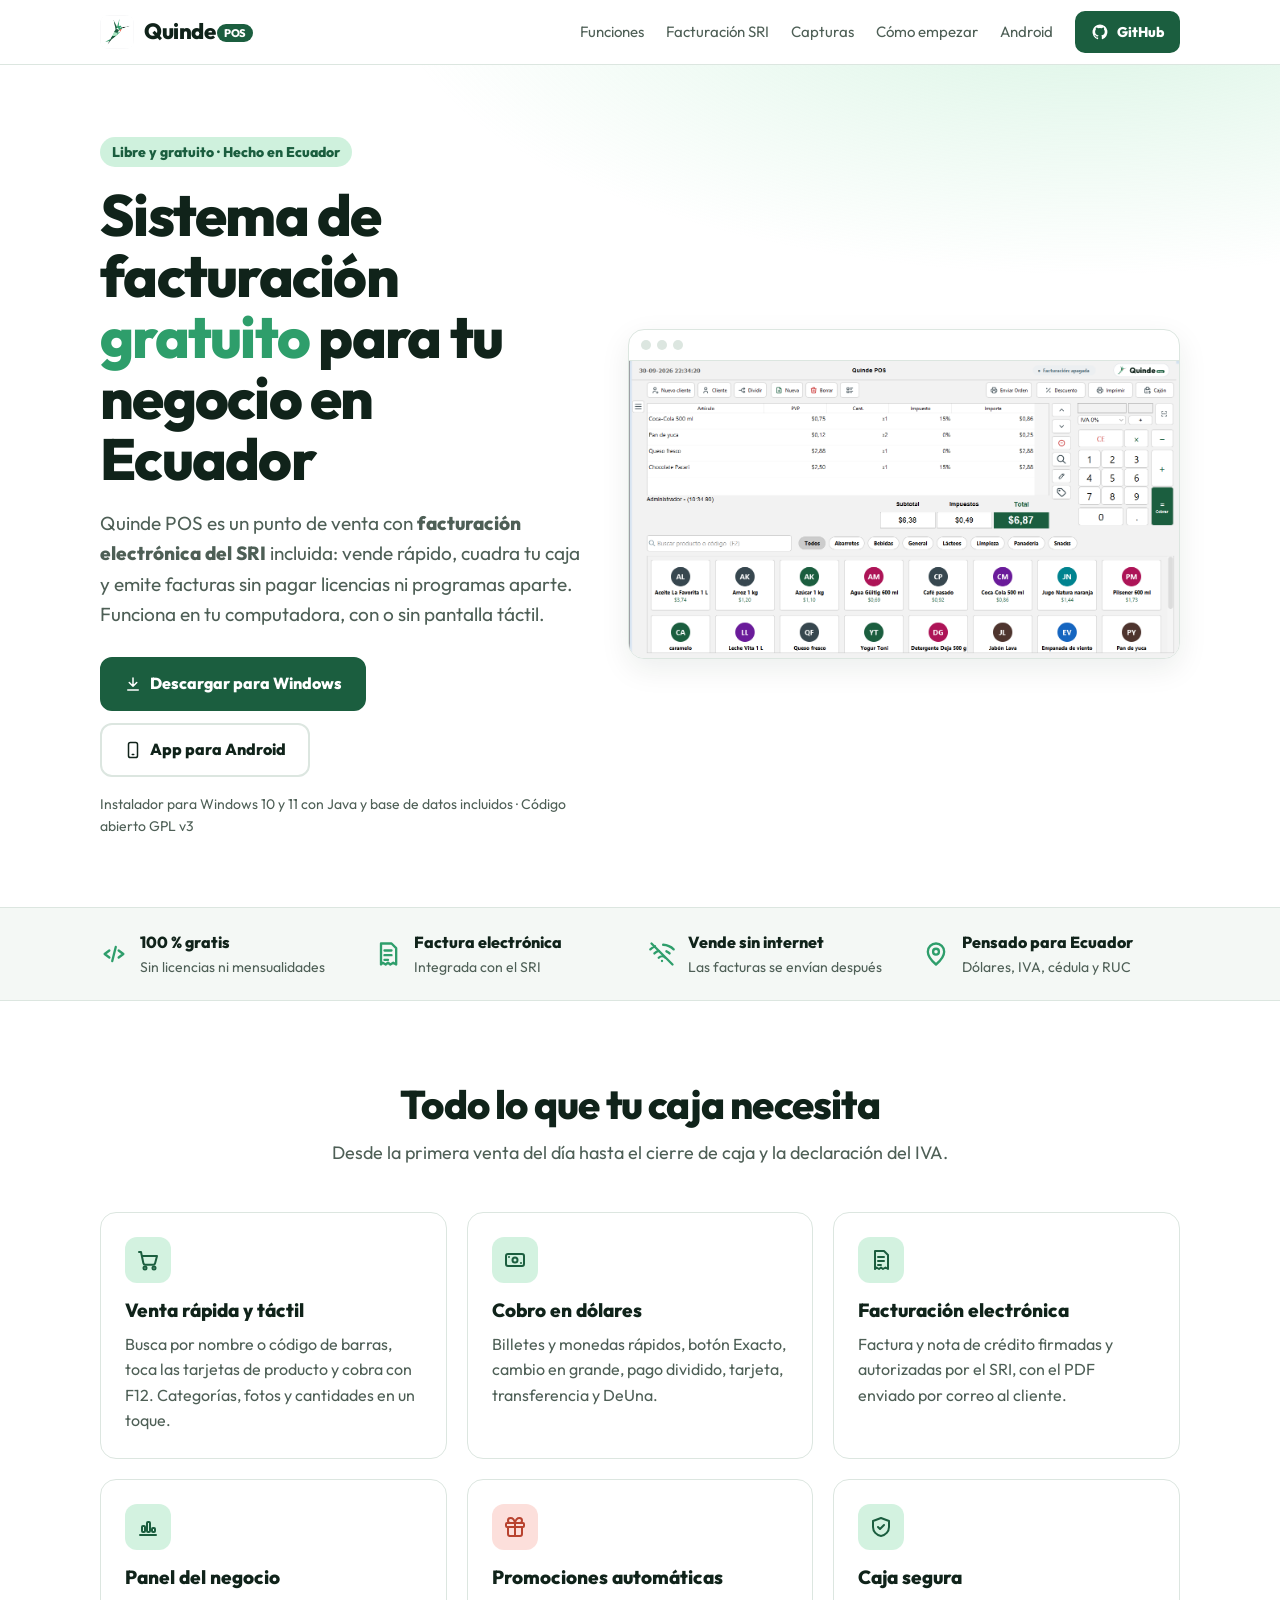
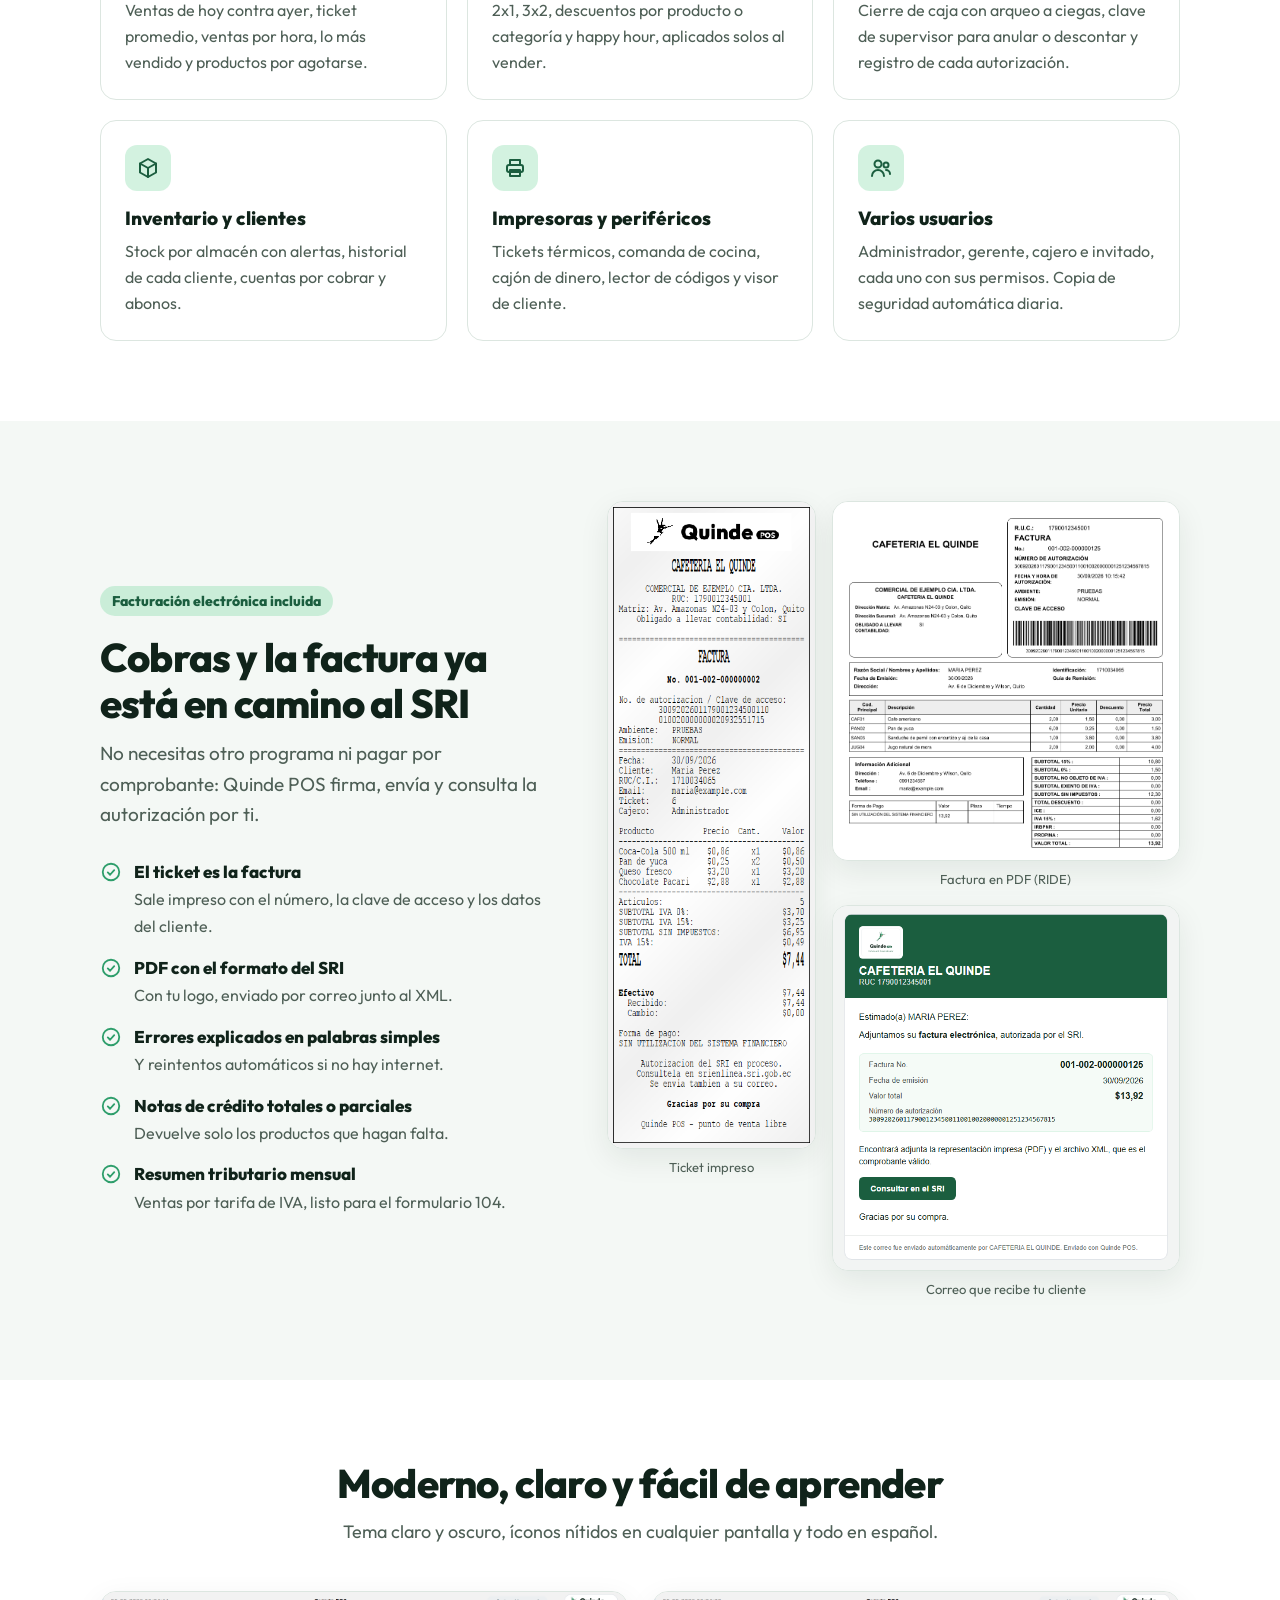
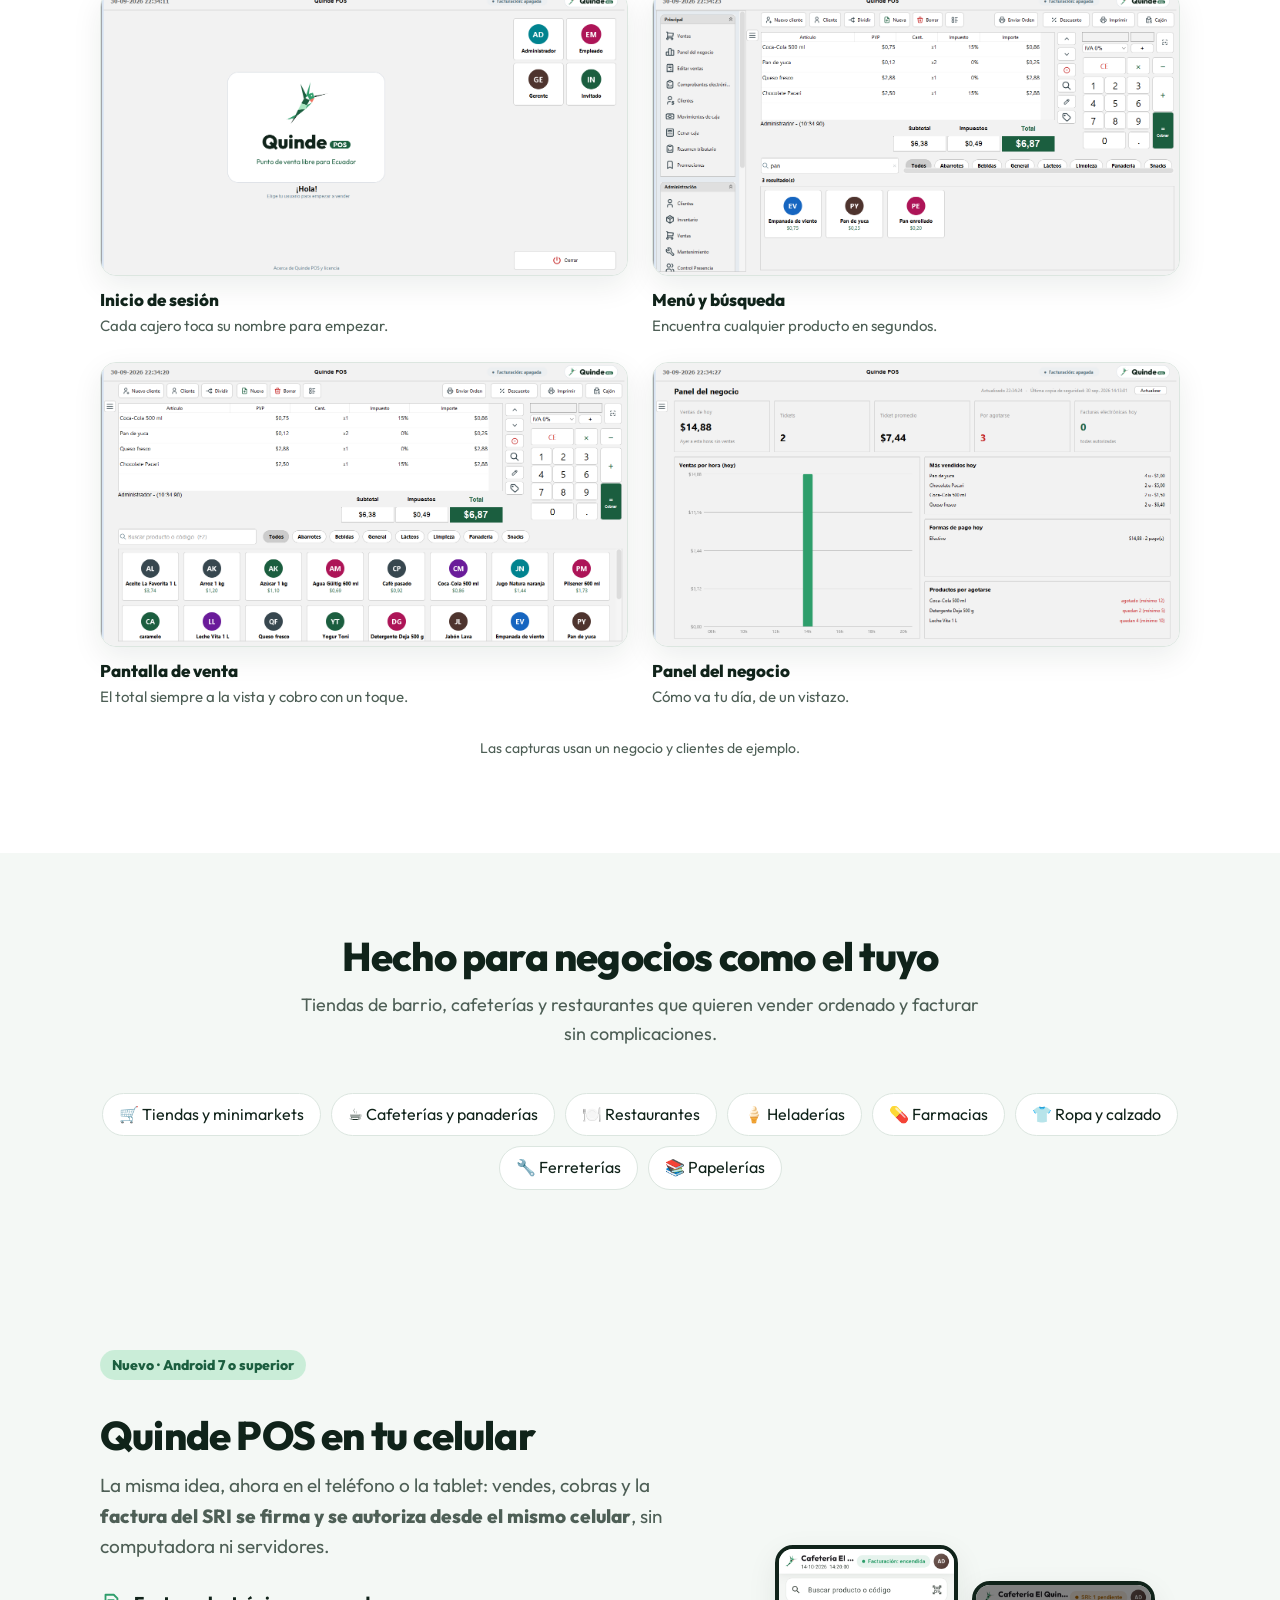
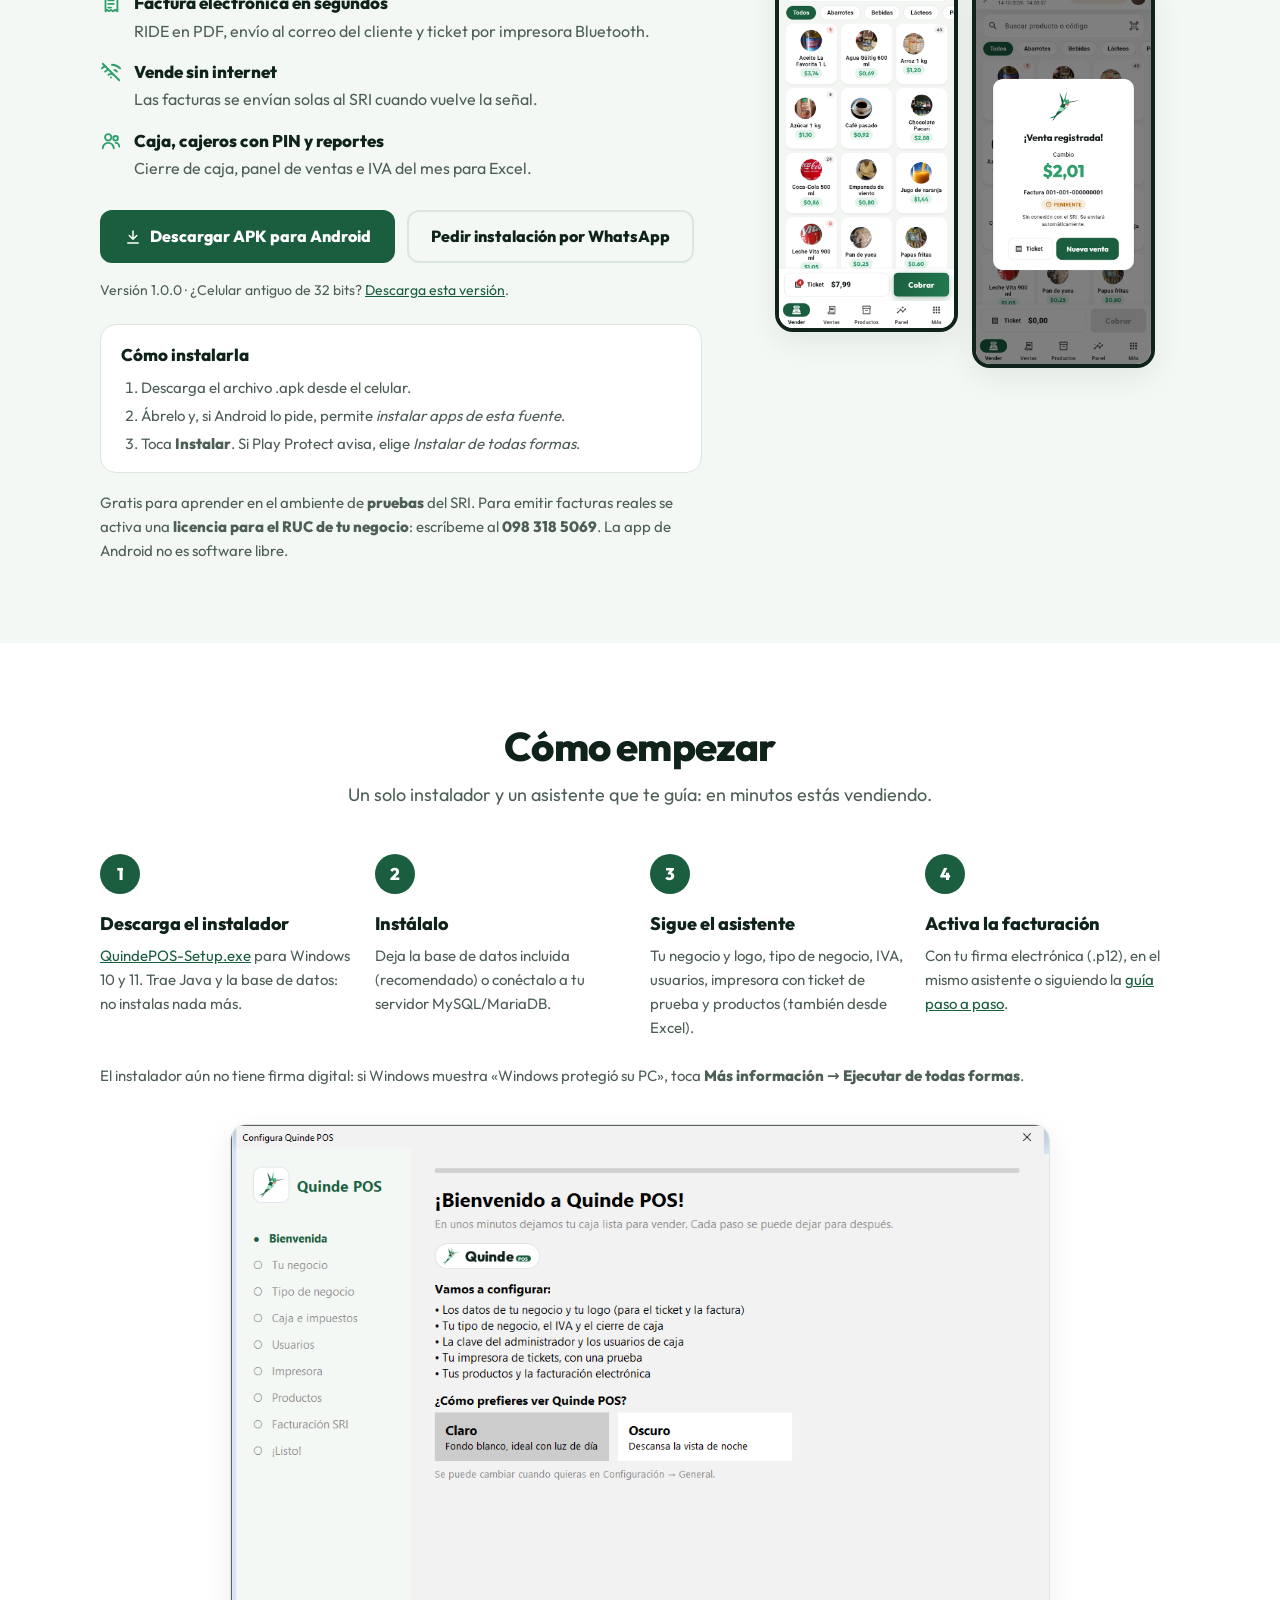
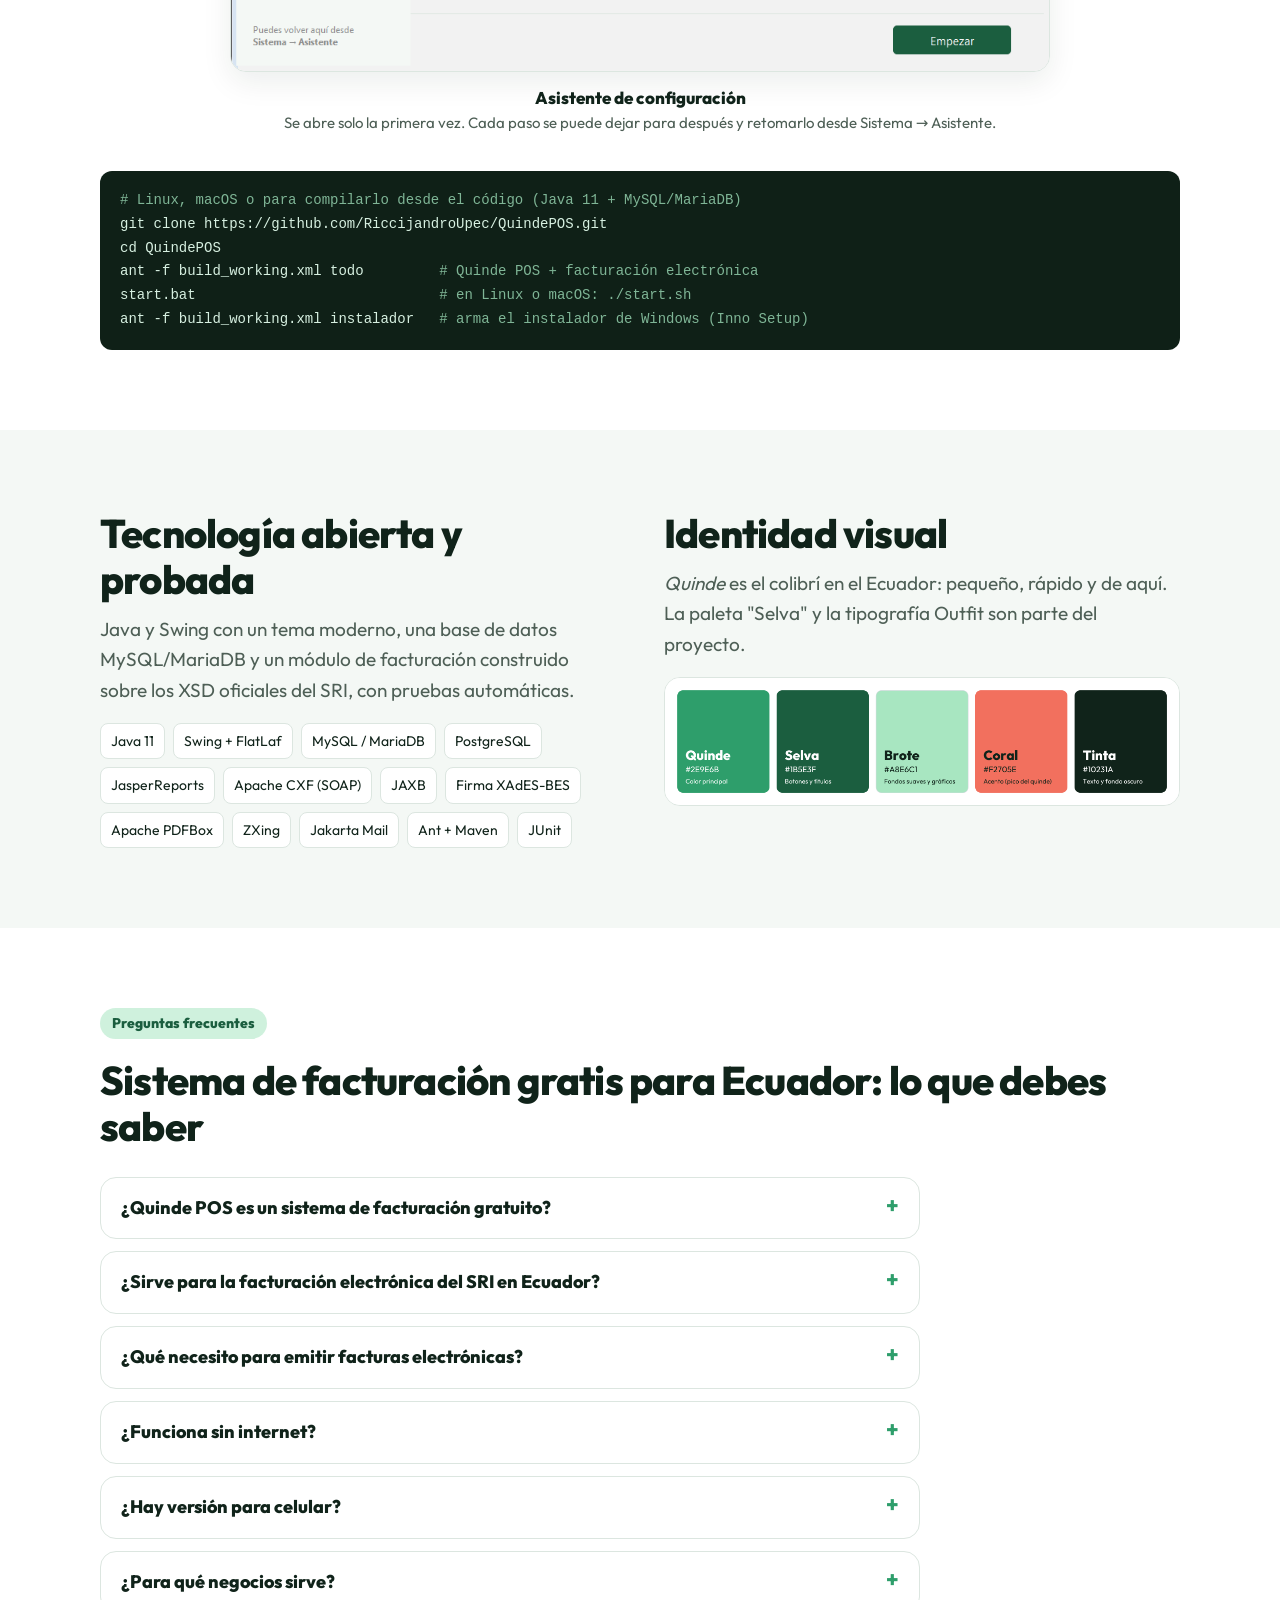
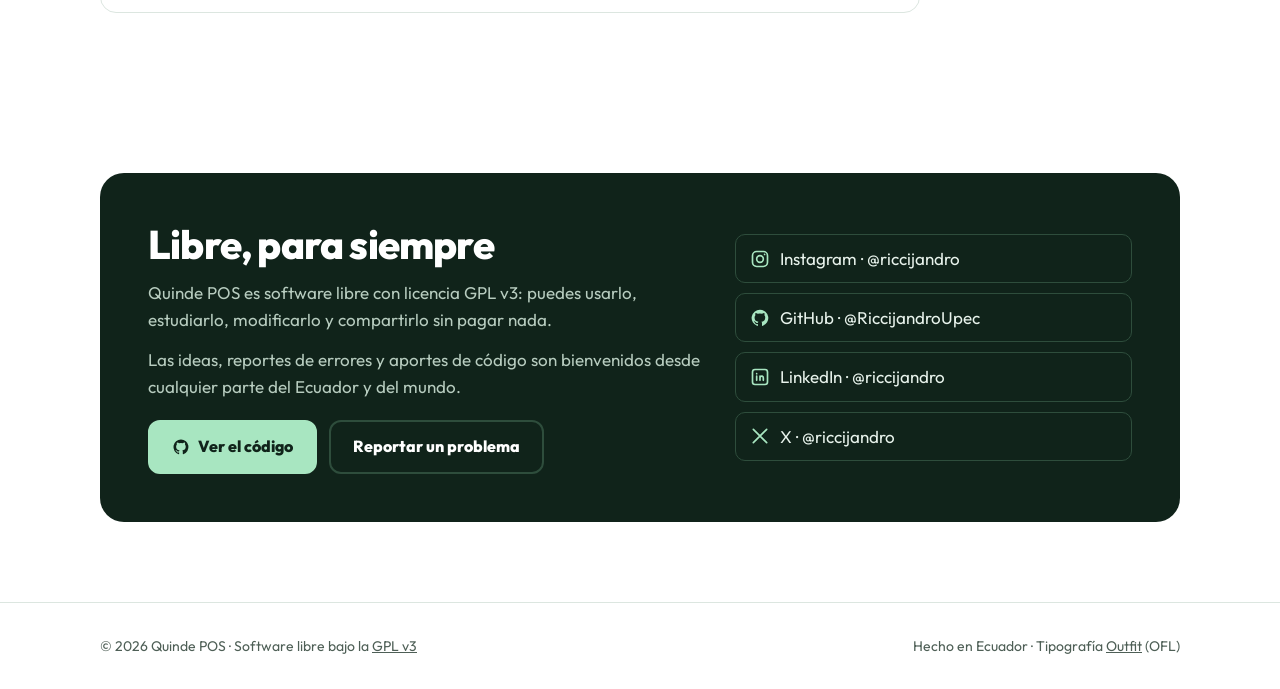
==== commit 5a645396: "Pagina: titulo y textos orientados a busquedas de facturacion gratuita y preguntas frecuentes" ====
--- a/docs/index.html
+++ b/docs/index.html
@@ -3,17 +3,17 @@
 <head>
   <meta charset="UTF-8">
   <meta name="viewport" content="width=device-width, initial-scale=1">
-  <title>Quinde POS · Punto de venta libre para Ecuador</title>
-  <meta name="description" content="Quinde POS es un punto de venta libre y gratuito para negocios del Ecuador, con facturación electrónica del SRI incluida: ventas táctiles, caja, inventario, promociones, reportes y más.">
+  <title>Sistema de facturación electrónica gratis para Ecuador · Quinde POS</title>
+  <meta name="description" content="Sistema de facturación electrónica gratuito para Ecuador, autorizado con el SRI: punto de venta, caja, inventario y reportes para tu negocio. Descárgalo gratis para Windows o Android.">
   <meta name="theme-color" content="#1B5E3F">
-  <meta property="og:title" content="Quinde POS · Punto de venta libre para Ecuador">
-  <meta property="og:description" content="Ventas, caja, inventario y facturación electrónica del SRI. Libre y gratuito.">
+  <meta property="og:title" content="Sistema de facturación electrónica gratis para Ecuador · Quinde POS">
+  <meta property="og:description" content="Sistema de facturación electrónica gratuito para Ecuador: ventas, caja, inventario y factura del SRI.">
   <meta property="og:image" content="https://quindepos.cyrshop.app/assets/logo.png">
   <meta property="og:url" content="https://quindepos.cyrshop.app/">
   <link rel="canonical" href="https://quindepos.cyrshop.app/">
   <meta property="og:type" content="website">
   <meta name="robots" content="index, follow">
-  <meta name="keywords" content="punto de venta Ecuador, POS gratis, facturación electrónica SRI, sistema de facturación, inventario, caja, software libre, Quinde POS">
+  <meta name="keywords" content="sistema de facturación gratuito Ecuador, facturación electrónica gratis SRI, programa de facturación gratis, punto de venta gratis Ecuador, sistema POS Ecuador, software de facturación SRI, inventario y caja">
   <meta property="og:locale" content="es_EC">
   <meta property="og:site_name" content="Quinde POS">
   <meta name="twitter:card" content="summary_large_image">
@@ -34,13 +34,80 @@
         "url": "https://quindepos.cyrshop.app/",
         "image": "https://quindepos.cyrshop.app/assets/logo.png",
         "screenshot": "https://quindepos.cyrshop.app/capturas/pantalla-de-venta.png",
-        "description": "Punto de venta para negocios del Ecuador con facturación electrónica del SRI: ventas táctiles, caja, inventario, promociones y reportes.",
+        "description": "Sistema de facturación electrónica gratuito para Ecuador, autorizado con el SRI: punto de venta, caja, inventario y reportes para tu negocio. Descárgalo gratis para Windows o Android.",
         "applicationCategory": "BusinessApplication",
         "operatingSystem": "Windows, Android 7+",
         "inLanguage": "es",
-        "offers": { "@type": "Offer", "price": "0", "priceCurrency": "USD" },
-        "areaServed": { "@type": "Country", "name": "Ecuador" },
-        "author": { "@type": "Person", "name": "Riccijandro", "sameAs": ["https://instagram.com/riccijandro", "https://github.com/RiccijandroUpec"] }
+        "offers": {
+          "@type": "Offer",
+          "price": "0",
+          "priceCurrency": "USD"
+        },
+        "areaServed": {
+          "@type": "Country",
+          "name": "Ecuador"
+        },
+        "author": {
+          "@type": "Person",
+          "name": "Riccijandro",
+          "sameAs": [
+            "https://instagram.com/riccijandro",
+            "https://github.com/RiccijandroUpec"
+          ]
+        }
+      },
+      {
+        "@type": "FAQPage",
+        "mainEntity": [
+          {
+            "@type": "Question",
+            "name": "¿Quinde POS es un sistema de facturación gratuito?",
+            "acceptedAnswer": {
+              "@type": "Answer",
+              "text": "Sí. La versión para Windows es software libre (GPL v3): la descargas, la instalas y facturas sin pagar licencias, mensualidades ni costo por comprobante."
+            }
+          },
+          {
+            "@type": "Question",
+            "name": "¿Sirve para la facturación electrónica del SRI en Ecuador?",
+            "acceptedAnswer": {
+              "@type": "Answer",
+              "text": "Sí. Genera el XML con los esquemas oficiales del SRI, lo firma con tu firma electrónica, lo envía y consulta la autorización. Imprime el ticket con la clave de acceso y manda el PDF (RIDE) y el XML al correo del cliente."
+            }
+          },
+          {
+            "@type": "Question",
+            "name": "¿Qué necesito para emitir facturas electrónicas?",
+            "acceptedAnswer": {
+              "@type": "Answer",
+              "text": "Tu RUC habilitado para facturación electrónica en el SRI y una firma electrónica en archivo .p12, que se obtiene con una entidad certificadora autorizada. Puedes practicar primero en el ambiente de pruebas del SRI."
+            }
+          },
+          {
+            "@type": "Question",
+            "name": "¿Funciona sin internet?",
+            "acceptedAnswer": {
+              "@type": "Answer",
+              "text": "Sí. Puedes vender y emitir comprobantes sin conexión; las facturas se envían solas al SRI cuando vuelve el internet."
+            }
+          },
+          {
+            "@type": "Question",
+            "name": "¿Hay versión para celular?",
+            "acceptedAnswer": {
+              "@type": "Answer",
+              "text": "Sí, hay una app para Android 7 o superior. Es gratis en el ambiente de pruebas del SRI; para emitir facturas reales desde el celular se activa una licencia para el RUC de tu negocio."
+            }
+          },
+          {
+            "@type": "Question",
+            "name": "¿Para qué negocios sirve?",
+            "acceptedAnswer": {
+              "@type": "Answer",
+              "text": "Para tiendas, minimarkets, ferreterías, restaurantes, panaderías, farmacias y cualquier negocio del Ecuador que venda en mostrador y necesite caja, inventario y facturación."
+            }
+          }
+        ]
       }
     ]
   }
@@ -102,8 +169,8 @@
     <div class="contenedor">
       <div>
         <span class="etiqueta">Libre y gratuito · Hecho en Ecuador</span>
-        <h1 id="titulo">El punto de venta <span class="resalte">para tu negocio</span> en Ecuador</h1>
-        <p class="bajada">Vende rápido, cuadra tu caja y emite la <b>factura electrónica del SRI</b> sin pagar licencias ni programas aparte. Quinde POS funciona en tu computadora, con o sin pantalla táctil.</p>
+        <h1 id="titulo">Sistema de facturación <span class="resalte">gratuito</span> para tu negocio en Ecuador</h1>
+        <p class="bajada">Quinde POS es un punto de venta con <b>facturación electrónica del SRI</b> incluida: vende rápido, cuadra tu caja y emite facturas sin pagar licencias ni programas aparte. Funciona en tu computadora, con o sin pantalla táctil.</p>
         <div class="acciones">
           <a class="boton" href="https://github.com/RiccijandroUpec/QuindePOS/releases/latest">
             <svg aria-hidden="true"><use href="#i-descarga"/></svg> Descargar para Windows
@@ -360,6 +427,39 @@
     </div>
   </section>
 
+  <section id="preguntas" aria-labelledby="t-preguntas">
+    <div class="contenedor">
+      <span class="etiqueta">Preguntas frecuentes</span>
+      <h2 id="t-preguntas">Sistema de facturación gratis para Ecuador: lo que debes saber</h2>
+      <div class="preguntas">
+        <details class="pregunta">
+          <summary>¿Quinde POS es un sistema de facturación gratuito?</summary>
+          <p>Sí. La versión para Windows es software libre (GPL v3): la descargas, la instalas y facturas sin pagar licencias, mensualidades ni costo por comprobante.</p>
+        </details>
+        <details class="pregunta">
+          <summary>¿Sirve para la facturación electrónica del SRI en Ecuador?</summary>
+          <p>Sí. Genera el XML con los esquemas oficiales del SRI, lo firma con tu firma electrónica, lo envía y consulta la autorización. Imprime el ticket con la clave de acceso y manda el PDF (RIDE) y el XML al correo del cliente.</p>
+        </details>
+        <details class="pregunta">
+          <summary>¿Qué necesito para emitir facturas electrónicas?</summary>
+          <p>Tu RUC habilitado para facturación electrónica en el SRI y una firma electrónica en archivo .p12, que se obtiene con una entidad certificadora autorizada. Puedes practicar primero en el ambiente de pruebas del SRI.</p>
+        </details>
+        <details class="pregunta">
+          <summary>¿Funciona sin internet?</summary>
+          <p>Sí. Puedes vender y emitir comprobantes sin conexión; las facturas se envían solas al SRI cuando vuelve el internet.</p>
+        </details>
+        <details class="pregunta">
+          <summary>¿Hay versión para celular?</summary>
+          <p>Sí, hay una app para Android 7 o superior. Es gratis en el ambiente de pruebas del SRI; para emitir facturas reales desde el celular se activa una licencia para el RUC de tu negocio.</p>
+        </details>
+        <details class="pregunta">
+          <summary>¿Para qué negocios sirve?</summary>
+          <p>Para tiendas, minimarkets, ferreterías, restaurantes, panaderías, farmacias y cualquier negocio del Ecuador que venda en mostrador y necesite caja, inventario y facturación.</p>
+        </details>
+      </div>
+    </div>
+  </section>
+
   <section aria-labelledby="t-libre">
     <div class="contenedor">
       <div class="libre">
--- a/docs/assets/estilo.css
+++ b/docs/assets/estilo.css
@@ -450,3 +450,25 @@
   .android { grid-template-columns: 1fr; }
   .telefonos { max-width: 320px; margin: 0 auto; }
 }
+
+/* Preguntas frecuentes */
+.preguntas { display: grid; gap: 12px; max-width: 820px; margin-top: 28px; }
+.pregunta {
+  background: var(--tarjeta);
+  border: 1px solid var(--borde);
+  border-radius: var(--radio);
+  padding: 16px 20px;
+}
+.pregunta summary {
+  cursor: pointer;
+  font-weight: 800;
+  font-size: 18px;
+  list-style: none;
+  display: flex;
+  justify-content: space-between;
+  gap: 16px;
+}
+.pregunta summary::-webkit-details-marker { display: none; }
+.pregunta summary::after { content: "+"; color: var(--quinde); font-size: 22px; line-height: 1; }
+.pregunta[open] summary::after { content: "−"; }
+.pregunta p { margin: 12px 0 0; color: var(--texto-suave); }
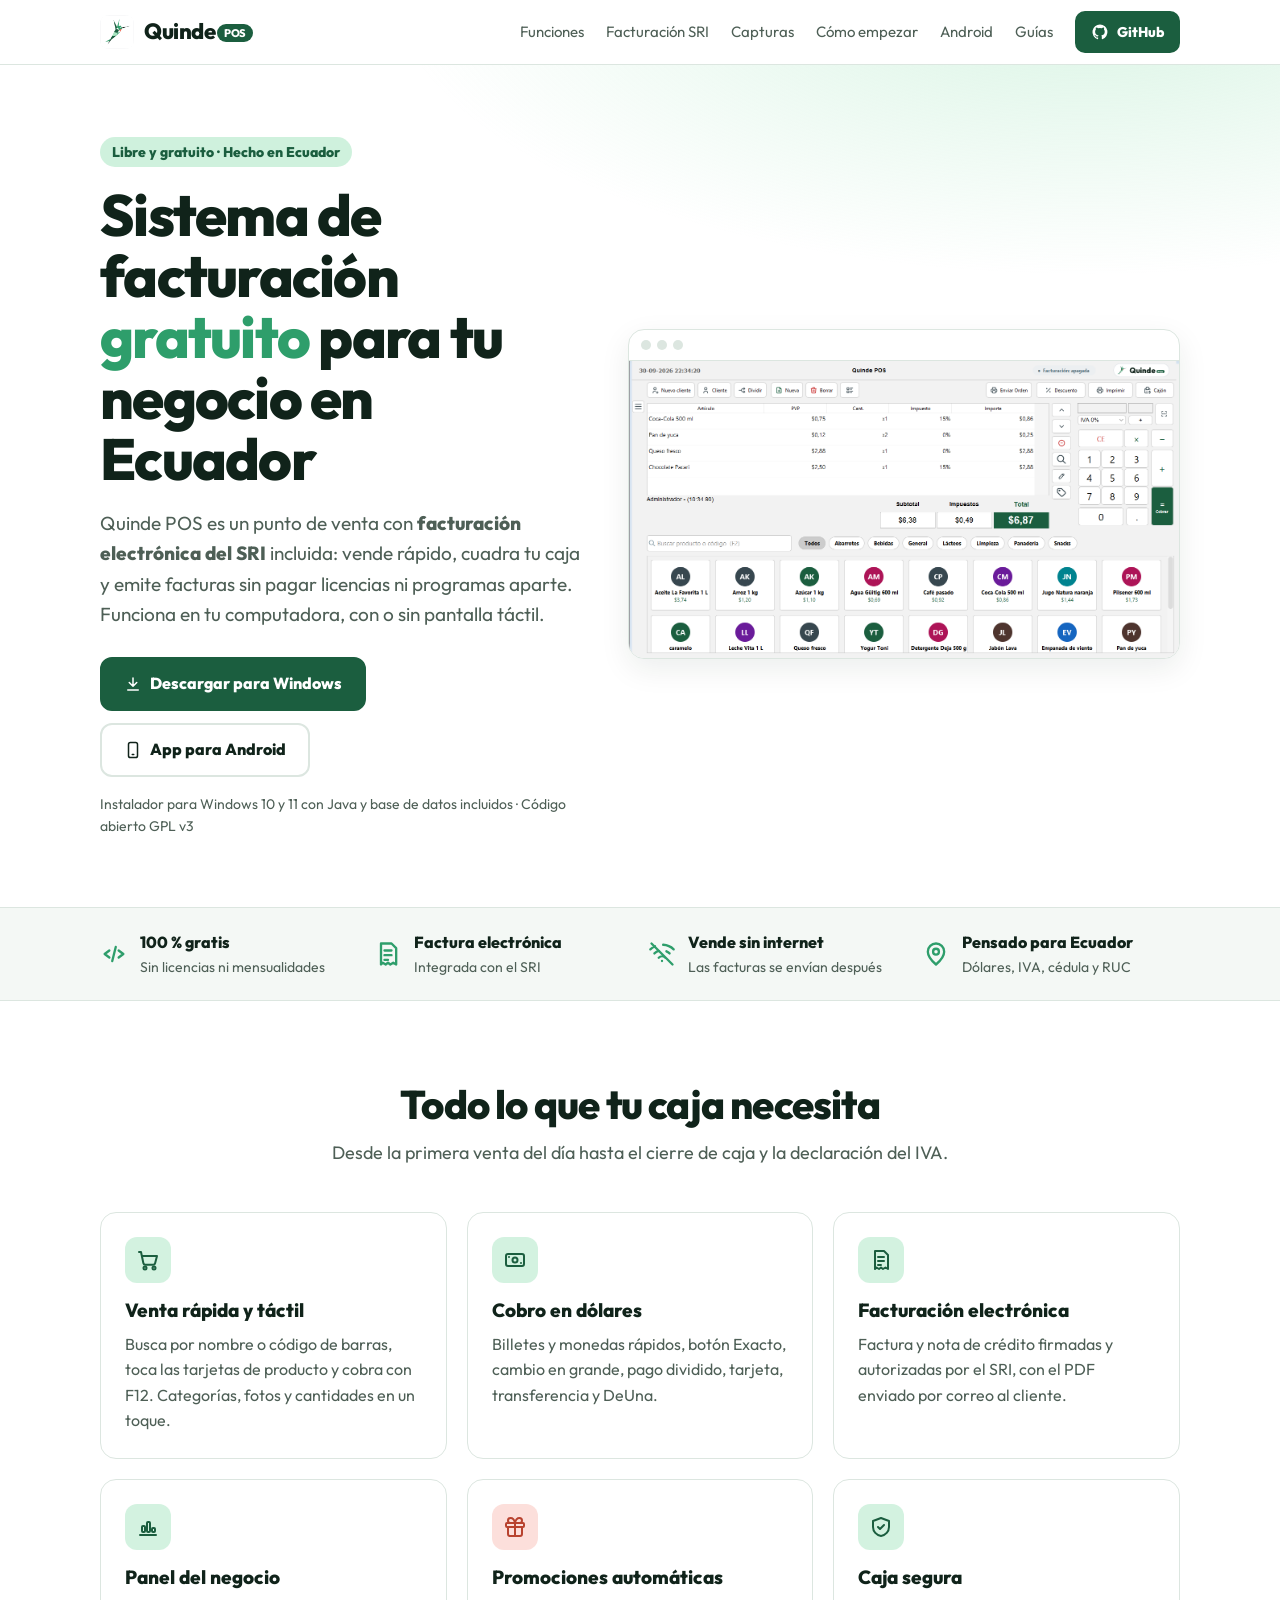
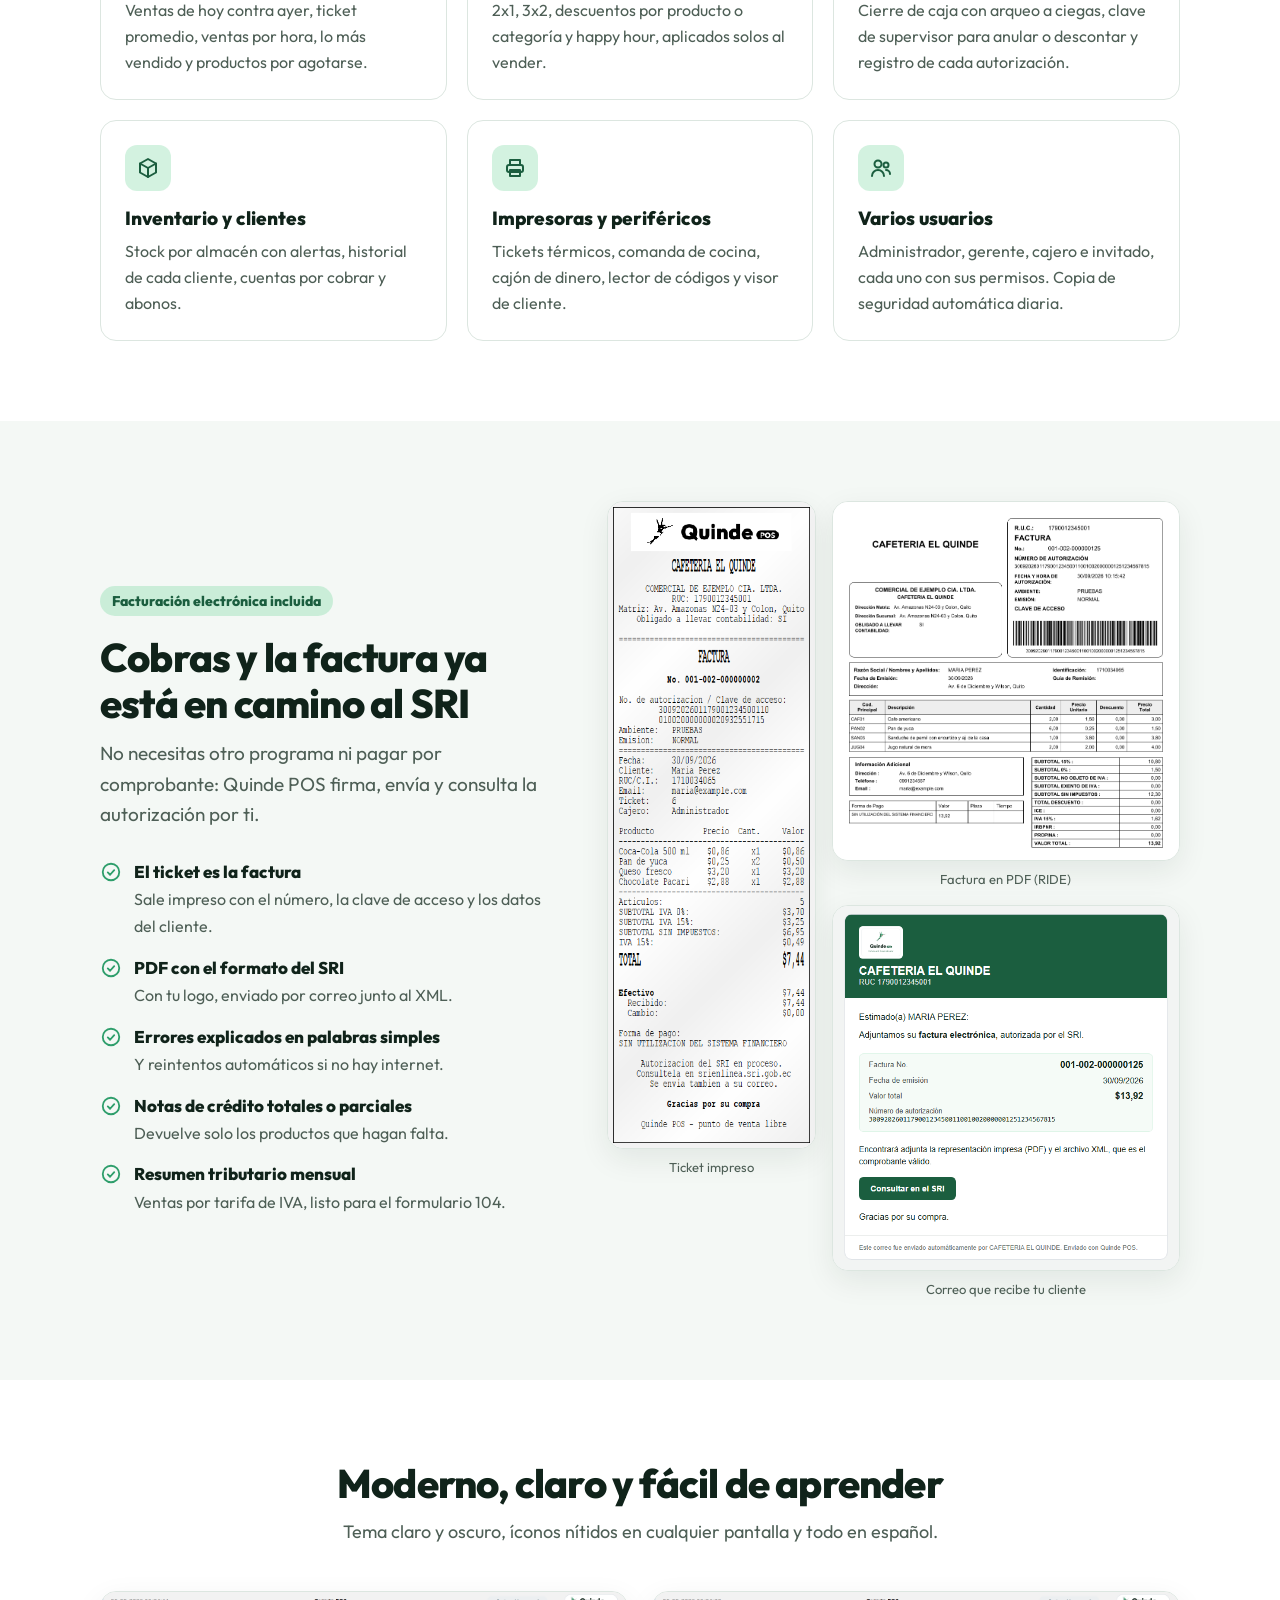
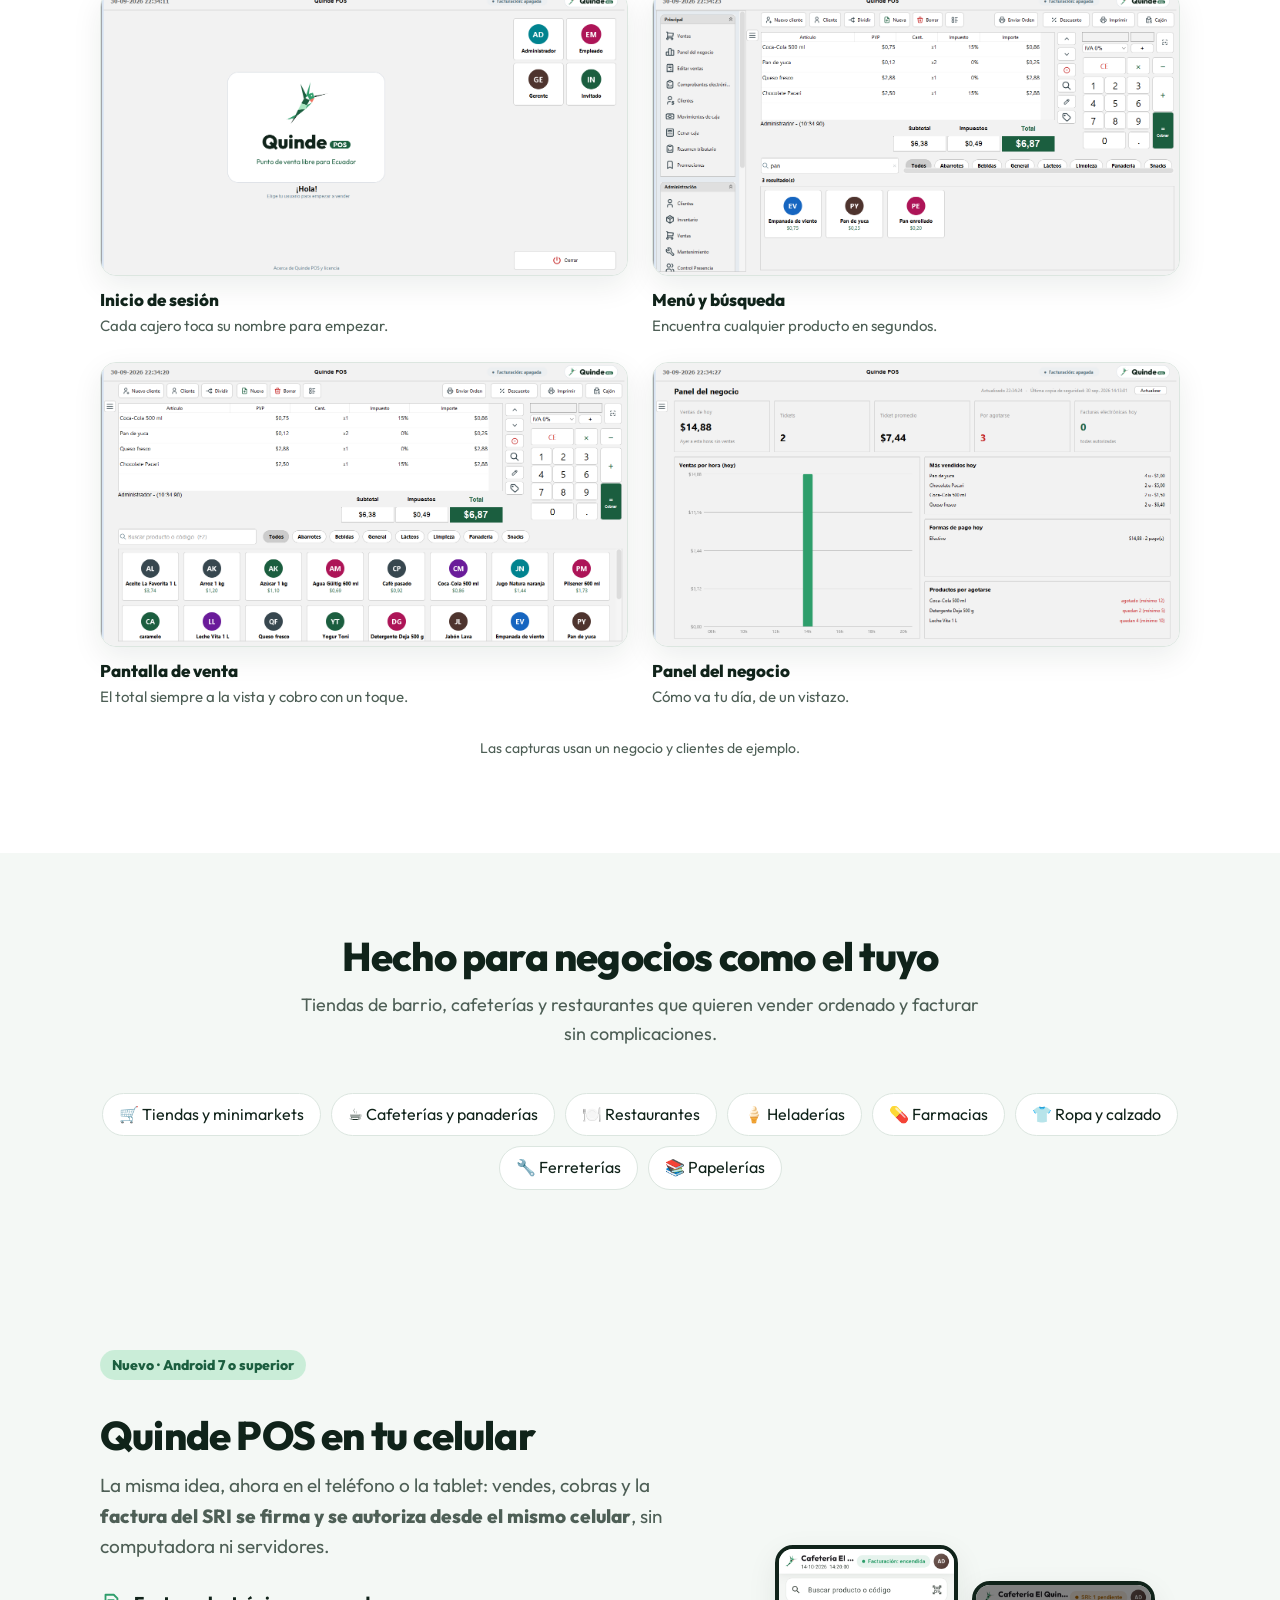
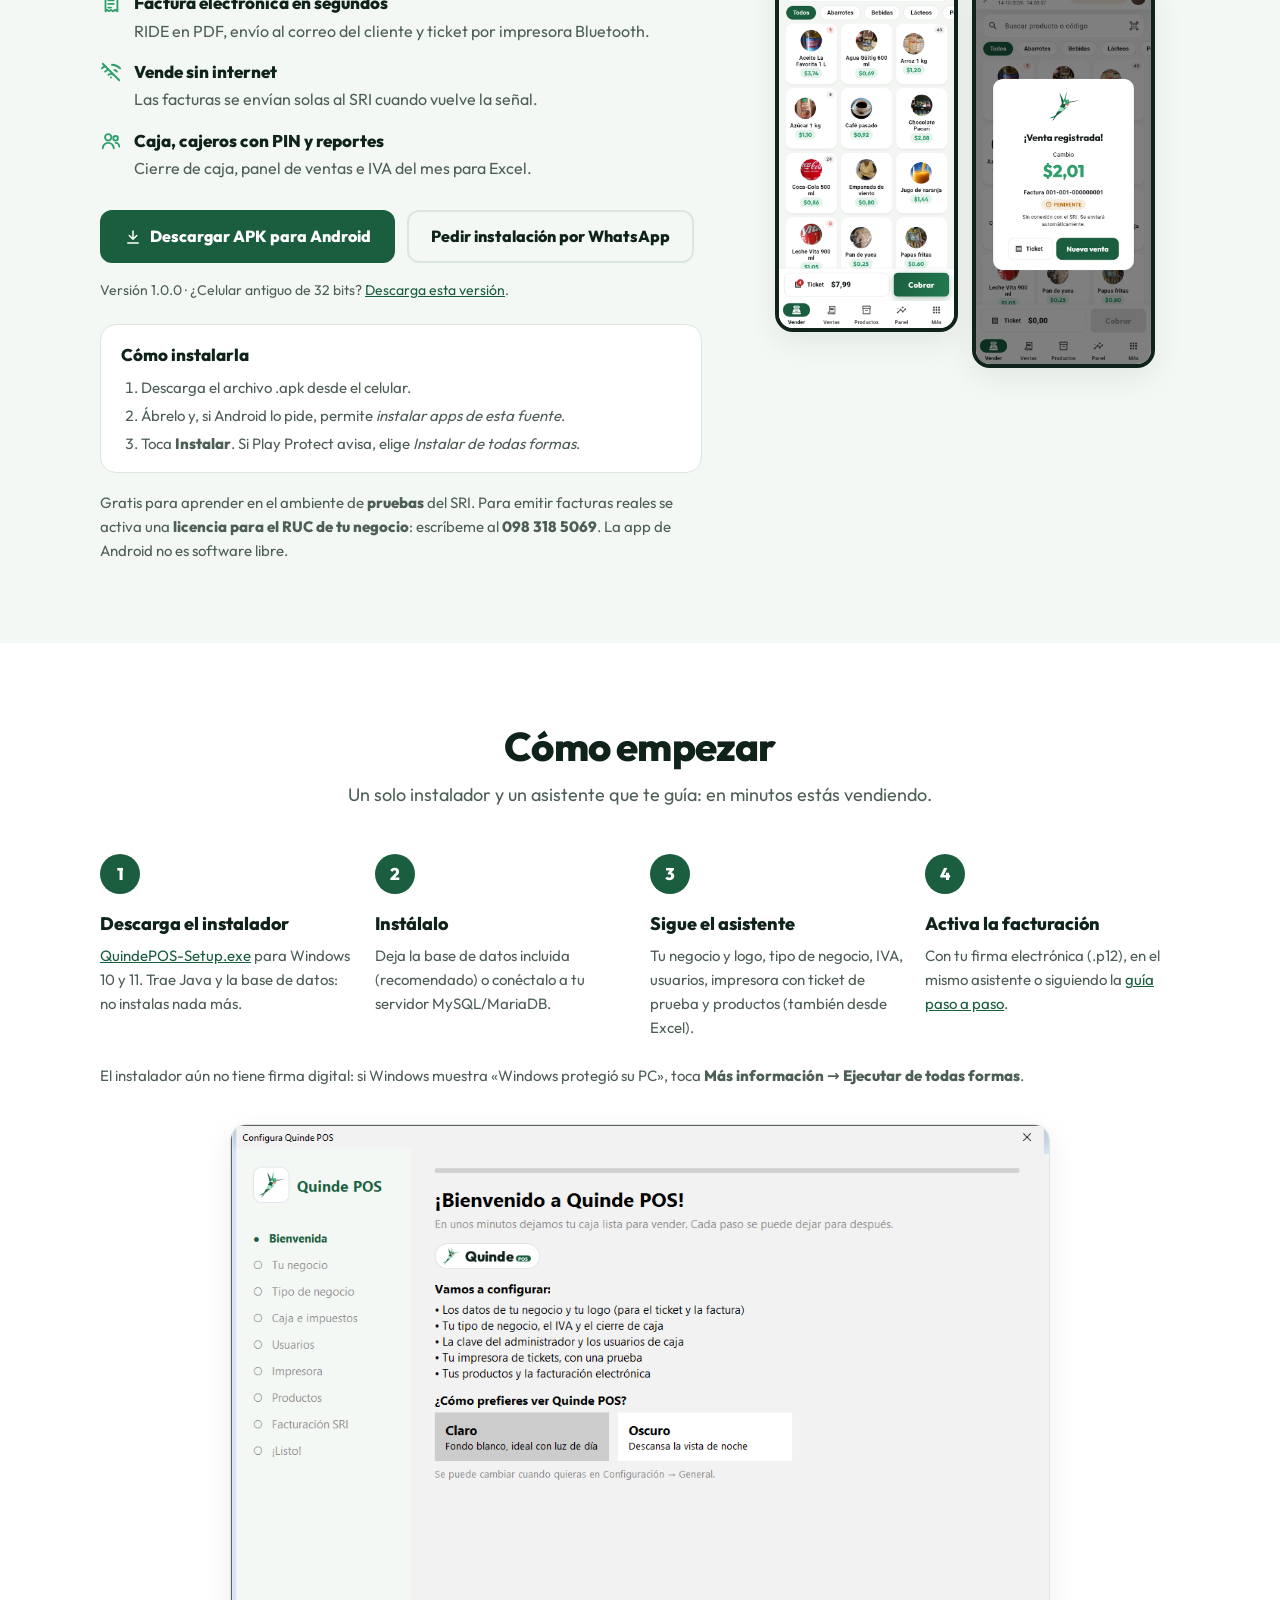
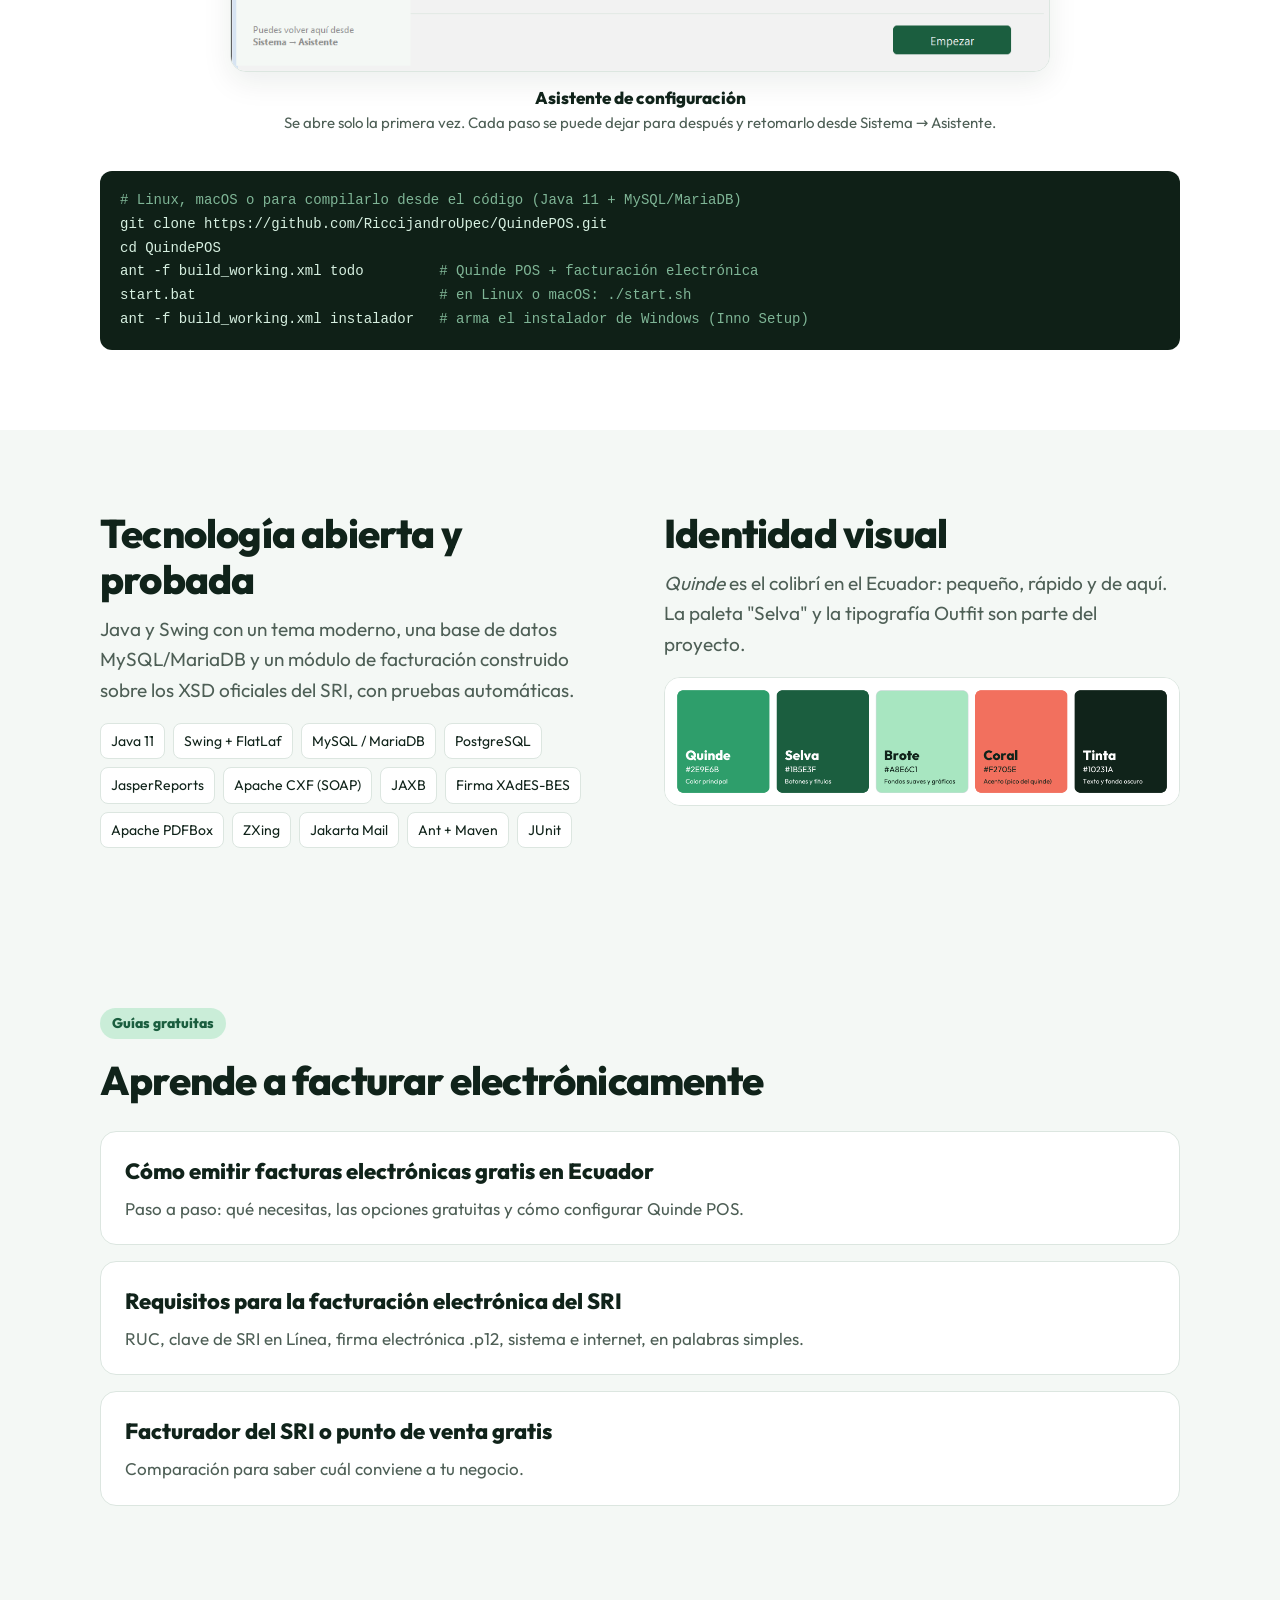
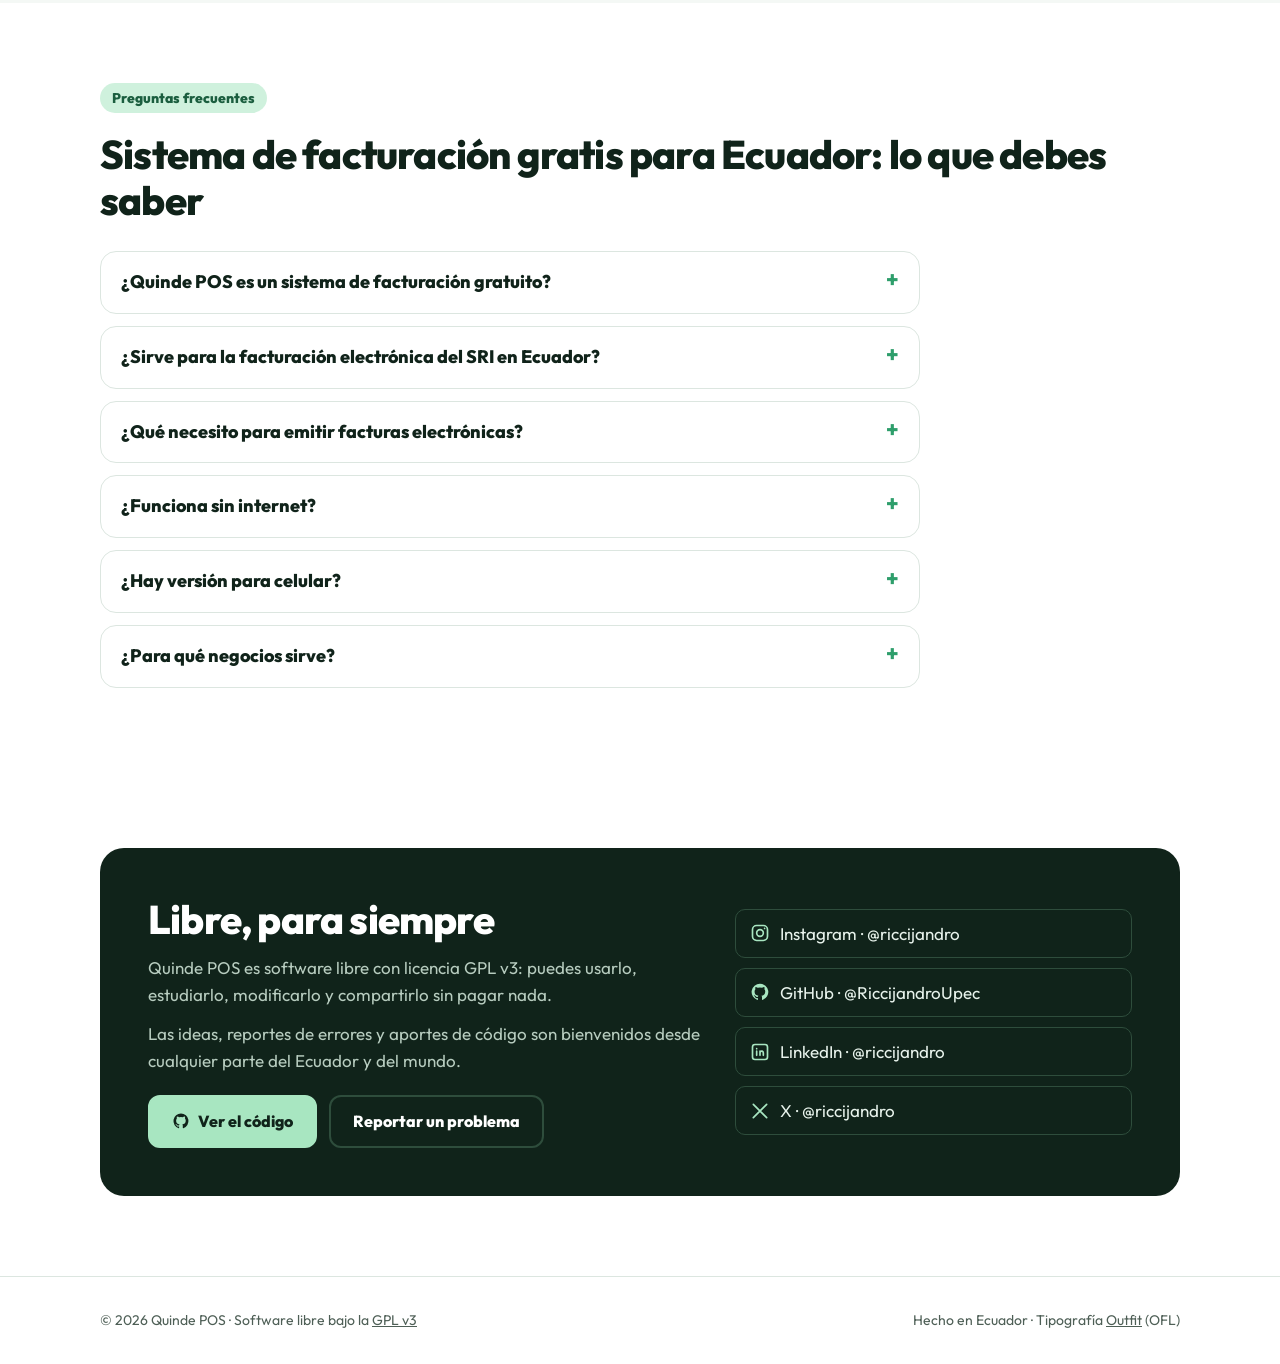
==== commit f1a58a06: "Pagina: guias de facturacion electronica (requisitos, paso a paso y comparacion) enlazadas desde el " ====
--- a/docs/index.html
+++ b/docs/index.html
@@ -8,7 +8,11 @@
   <meta name="theme-color" content="#1B5E3F">
   <meta property="og:title" content="Sistema de facturación electrónica gratis para Ecuador · Quinde POS">
   <meta property="og:description" content="Sistema de facturación electrónica gratuito para Ecuador: ventas, caja, inventario y factura del SRI.">
-  <meta property="og:image" content="https://quindepos.cyrshop.app/assets/logo.png">
+  <meta property="og:image" content="https://quindepos.cyrshop.app/assets/compartir.png">
+  <meta property="og:image:width" content="1200">
+  <meta property="og:image:height" content="630">
+  <meta property="og:image:alt" content="Logo de Quinde POS, el colibrí verde">
+  <meta name="twitter:image" content="https://quindepos.cyrshop.app/assets/compartir.png">
   <meta property="og:url" content="https://quindepos.cyrshop.app/">
   <link rel="canonical" href="https://quindepos.cyrshop.app/">
   <meta property="og:type" content="website">
@@ -26,7 +30,21 @@
         "@id": "https://quindepos.cyrshop.app/#sitio",
         "url": "https://quindepos.cyrshop.app/",
         "name": "Quinde POS",
-        "inLanguage": "es-EC"
+        "inLanguage": "es-EC",
+        "publisher": {
+          "@id": "https://quindepos.cyrshop.app/#organizacion"
+        }
+      },
+      {
+        "@type": "Organization",
+        "@id": "https://quindepos.cyrshop.app/#organizacion",
+        "name": "Quinde POS",
+        "url": "https://quindepos.cyrshop.app/",
+        "logo": "https://quindepos.cyrshop.app/assets/icono.png",
+        "sameAs": [
+          "https://instagram.com/riccijandro",
+          "https://github.com/RiccijandroUpec/QuindePOS"
+        ]
       },
       {
         "@type": "SoftwareApplication",
@@ -112,10 +130,14 @@
     ]
   }
   </script>
+  <link rel="icon" href="/favicon.ico" sizes="any">
+  <link rel="icon" type="image/png" sizes="48x48" href="assets/favicon-48.png">
+  <link rel="icon" type="image/png" sizes="192x192" href="assets/favicon-192.png">
   <link rel="icon" type="image/png" sizes="32x32" href="assets/favicon-32.png">
   <link rel="icon" type="image/svg+xml" href="assets/icono.svg">
   <link rel="apple-touch-icon" href="assets/icono.png">
   <link rel="stylesheet" href="assets/estilo.css">
+  <link rel="stylesheet" href="assets/guias.css">
 </head>
 <body>
 
@@ -156,6 +178,7 @@
       <a href="#capturas">Capturas</a>
       <a href="#empezar">Cómo empezar</a>
       <a href="#android">Android</a>
+      <a href="guias/">Guías</a>
       <a class="boton chico" href="https://github.com/RiccijandroUpec/QuindePOS">
         <svg aria-hidden="true"><use href="#i-github"/></svg> GitHub
       </a>
@@ -424,6 +447,18 @@
         <p class="bajada" style="margin-bottom:0"><i>Quinde</i> es el colibrí en el Ecuador: pequeño, rápido y de aquí. La paleta "Selva" y la tipografía Outfit son parte del proyecto.</p>
         <img class="paleta" src="assets/paleta.png" alt="Paleta Selva: Quinde #2E9E6B, Selva #1B5E3F, Brote #A8E6C1, Coral #F2705E y Tinta #10231A" width="2008" height="496" loading="lazy">
       </div>
+    </div>
+  </section>
+
+  <section id="guias" class="suave" aria-labelledby="t-guias">
+    <div class="contenedor">
+      <span class="etiqueta">Guías gratuitas</span>
+      <h2 id="t-guias">Aprende a facturar electrónicamente</h2>
+      <ul class="tarjetas-guias" style="margin-top:28px">
+        <li><a href="guias/facturacion-electronica-gratis-ecuador/"><b>Cómo emitir facturas electrónicas gratis en Ecuador</b><span>Paso a paso: qué necesitas, las opciones gratuitas y cómo configurar Quinde POS.</span></a></li>
+        <li><a href="guias/requisitos-facturacion-electronica-sri/"><b>Requisitos para la facturación electrónica del SRI</b><span>RUC, clave de SRI en Línea, firma electrónica .p12, sistema e internet, en palabras simples.</span></a></li>
+        <li><a href="guias/facturador-sri-o-punto-de-venta/"><b>Facturador del SRI o punto de venta gratis</b><span>Comparación para saber cuál conviene a tu negocio.</span></a></li>
+      </ul>
     </div>
   </section>
 
--- a/docs/assets/guias.css
+++ b/docs/assets/guias.css
@@ -0,0 +1,32 @@
+/* Guías de Quinde POS (docs/guias). */
+.articulo { max-width: 808px; margin: 0 auto; padding-top: 48px; padding-bottom: 72px; overflow-wrap: break-word; }
+.migas { font-size: 15px; color: var(--texto-suave); margin-bottom: 18px; }
+.migas a { color: inherit; }
+.articulo h1 { font-size: clamp(32px, 4.6vw, 48px); }
+.articulo h2 { font-size: 28px; margin: 40px 0 12px; letter-spacing: -0.01em; }
+.articulo p, .articulo li { font-size: 18px; line-height: 1.65; }
+.articulo .entrada { font-size: 20px; color: var(--texto-suave); }
+.articulo ul, .articulo ol { padding-left: 1.3em; }
+.articulo li { margin: 8px 0; }
+.articulo a { color: var(--quinde); }
+.articulo code { background: var(--fondo-suave); border: 1px solid var(--borde); border-radius: 6px; padding: 1px 6px; font-size: 0.92em; }
+.lista-pasos li::marker { font-weight: 800; color: var(--quinde); }
+.lista-check { list-style: none; padding-left: 0 !important; }
+.lista-check li::before { content: "✓"; color: var(--quinde); font-weight: 800; margin-right: 10px; }
+.nota { font-size: 15px !important; color: var(--texto-suave); border-top: 1px solid var(--borde); padding-top: 16px; margin-top: 32px; }
+.tabla-envoltura { overflow-x: auto; border: 1px solid var(--borde); border-radius: var(--radio); }
+.articulo table { border-collapse: collapse; width: 100%; min-width: 560px; font-size: 16px; }
+.articulo th, .articulo td { text-align: left; padding: 12px 14px; border-bottom: 1px solid var(--borde); vertical-align: top; }
+.articulo thead th { background: var(--fondo-suave); }
+.articulo tbody tr:last-child th, .articulo tbody tr:last-child td { border-bottom: 0; }
+.cta { margin-top: 44px; padding: 28px; border-radius: var(--radio); background: var(--fondo-suave); border: 1px solid var(--borde); }
+.cta h2 { margin-top: 0; }
+.relacionadas { margin-top: 36px; }
+.relacionadas ul { list-style: none; padding: 0 !important; display: grid; gap: 10px; }
+.relacionadas a { display: block; padding: 14px 18px; border: 1px solid var(--borde); border-radius: 12px; text-decoration: none; font-weight: 800; color: var(--texto); }
+.relacionadas a:hover { border-color: var(--quinde); }
+.tarjetas-guias { list-style: none; padding: 0; display: grid; gap: 16px; }
+.tarjetas-guias a { display: block; padding: 22px 24px; border: 1px solid var(--borde); border-radius: var(--radio); background: var(--tarjeta); text-decoration: none; color: var(--texto); }
+.tarjetas-guias a:hover { border-color: var(--quinde); }
+.tarjetas-guias b { display: block; font-size: 22px; margin-bottom: 6px; }
+.tarjetas-guias span { color: var(--texto-suave); font-size: 17px; line-height: 1.5; }
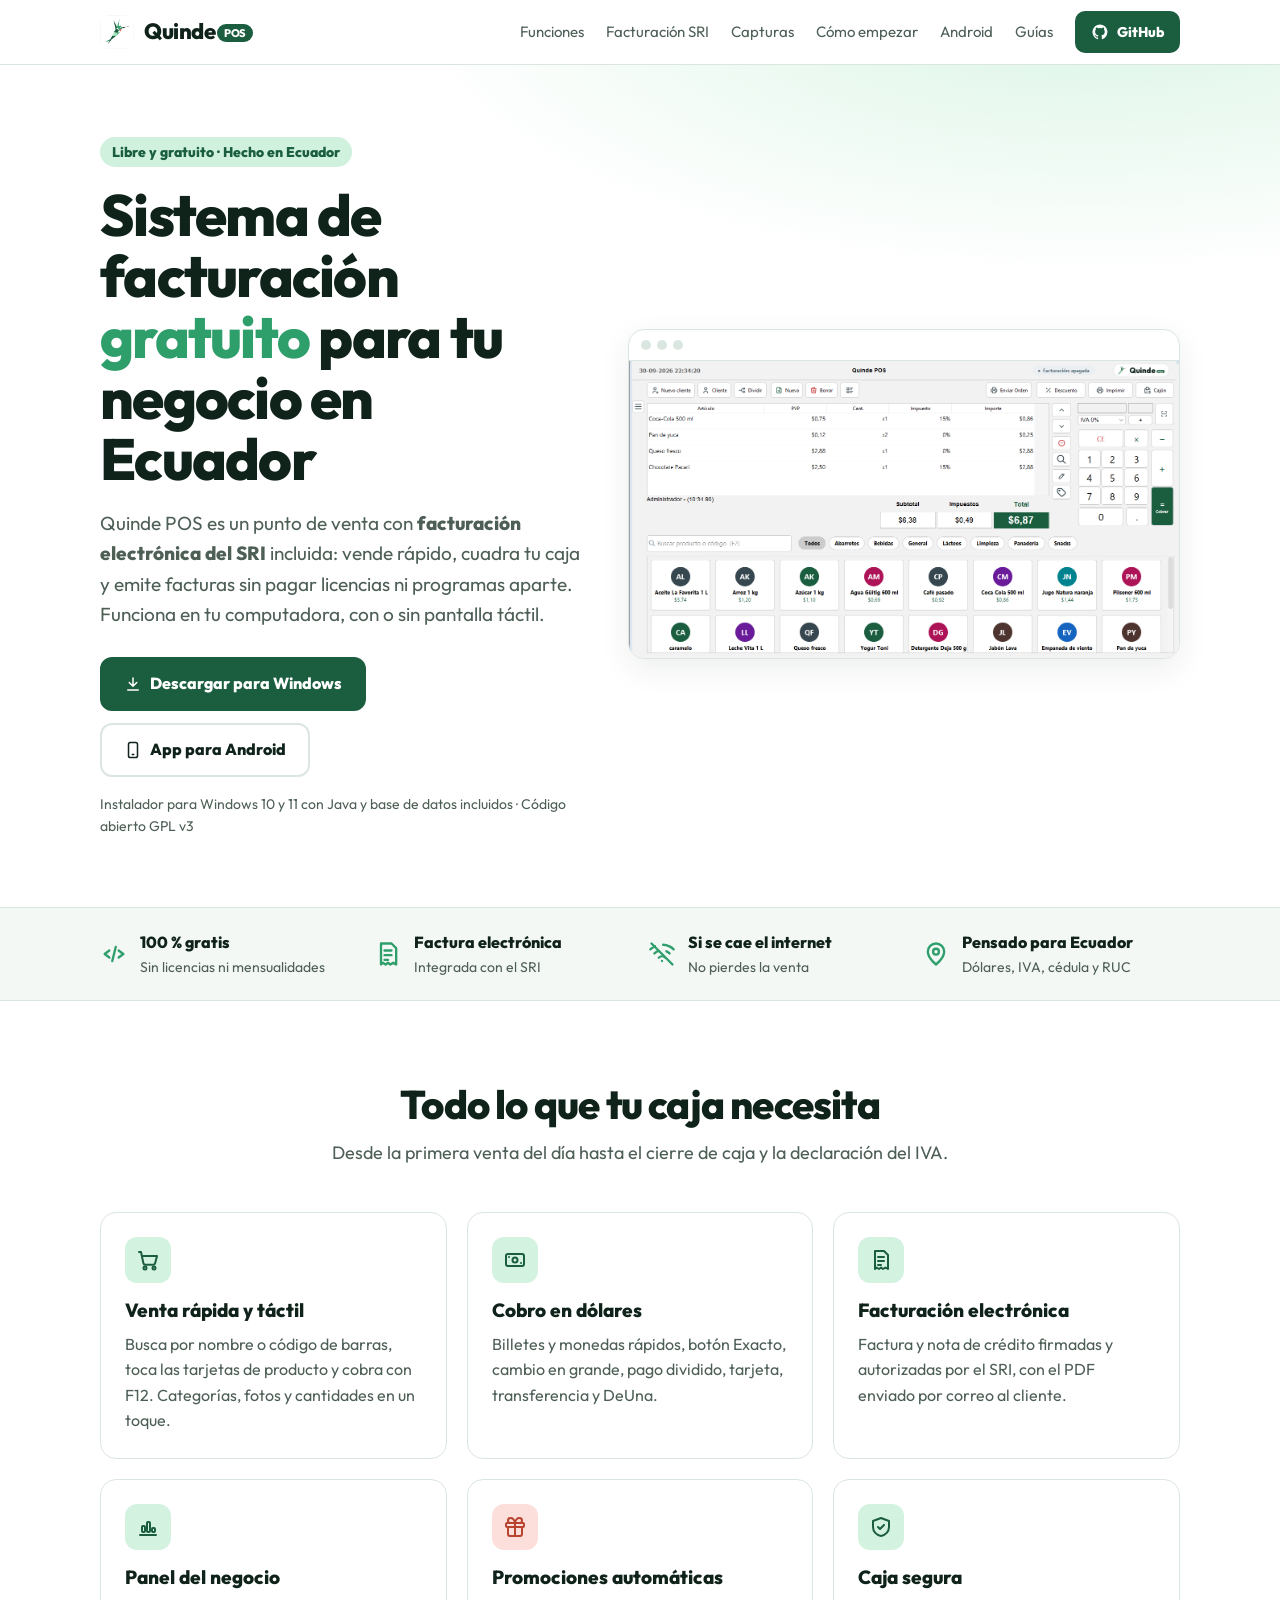
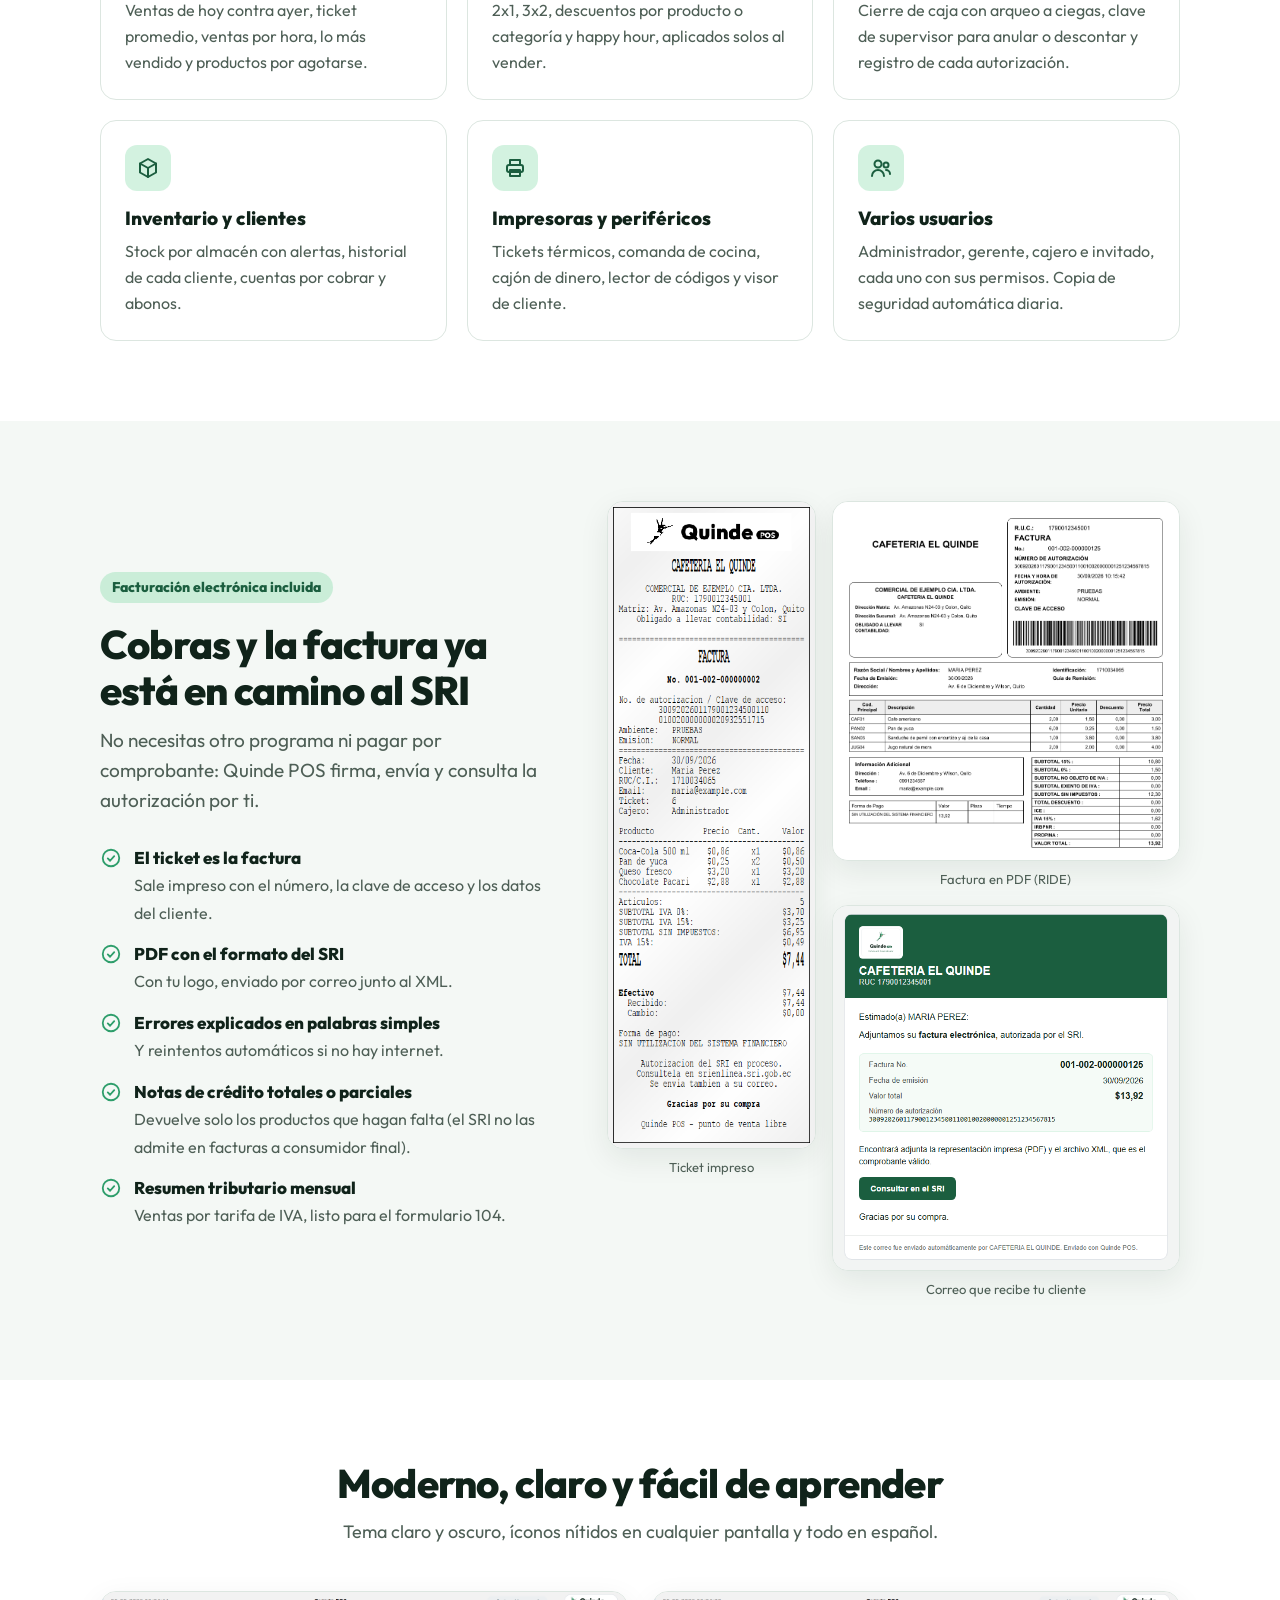
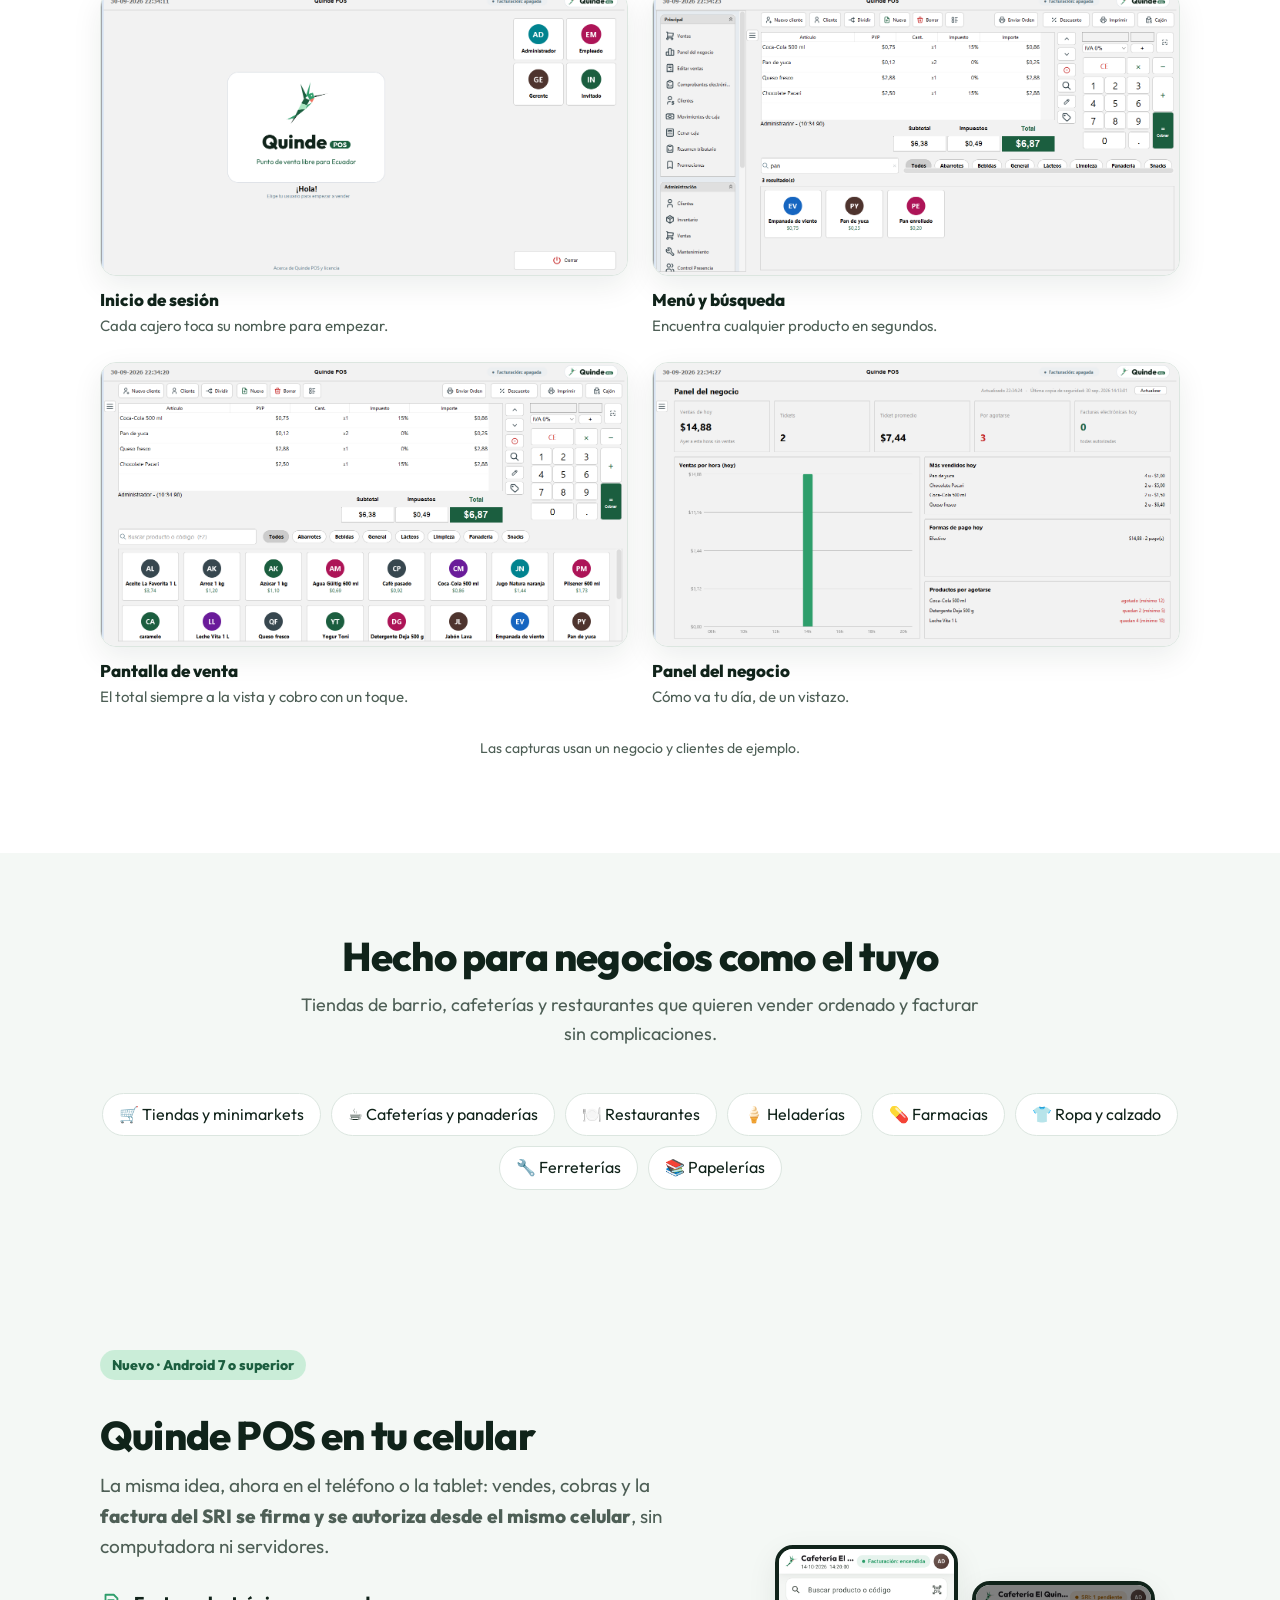
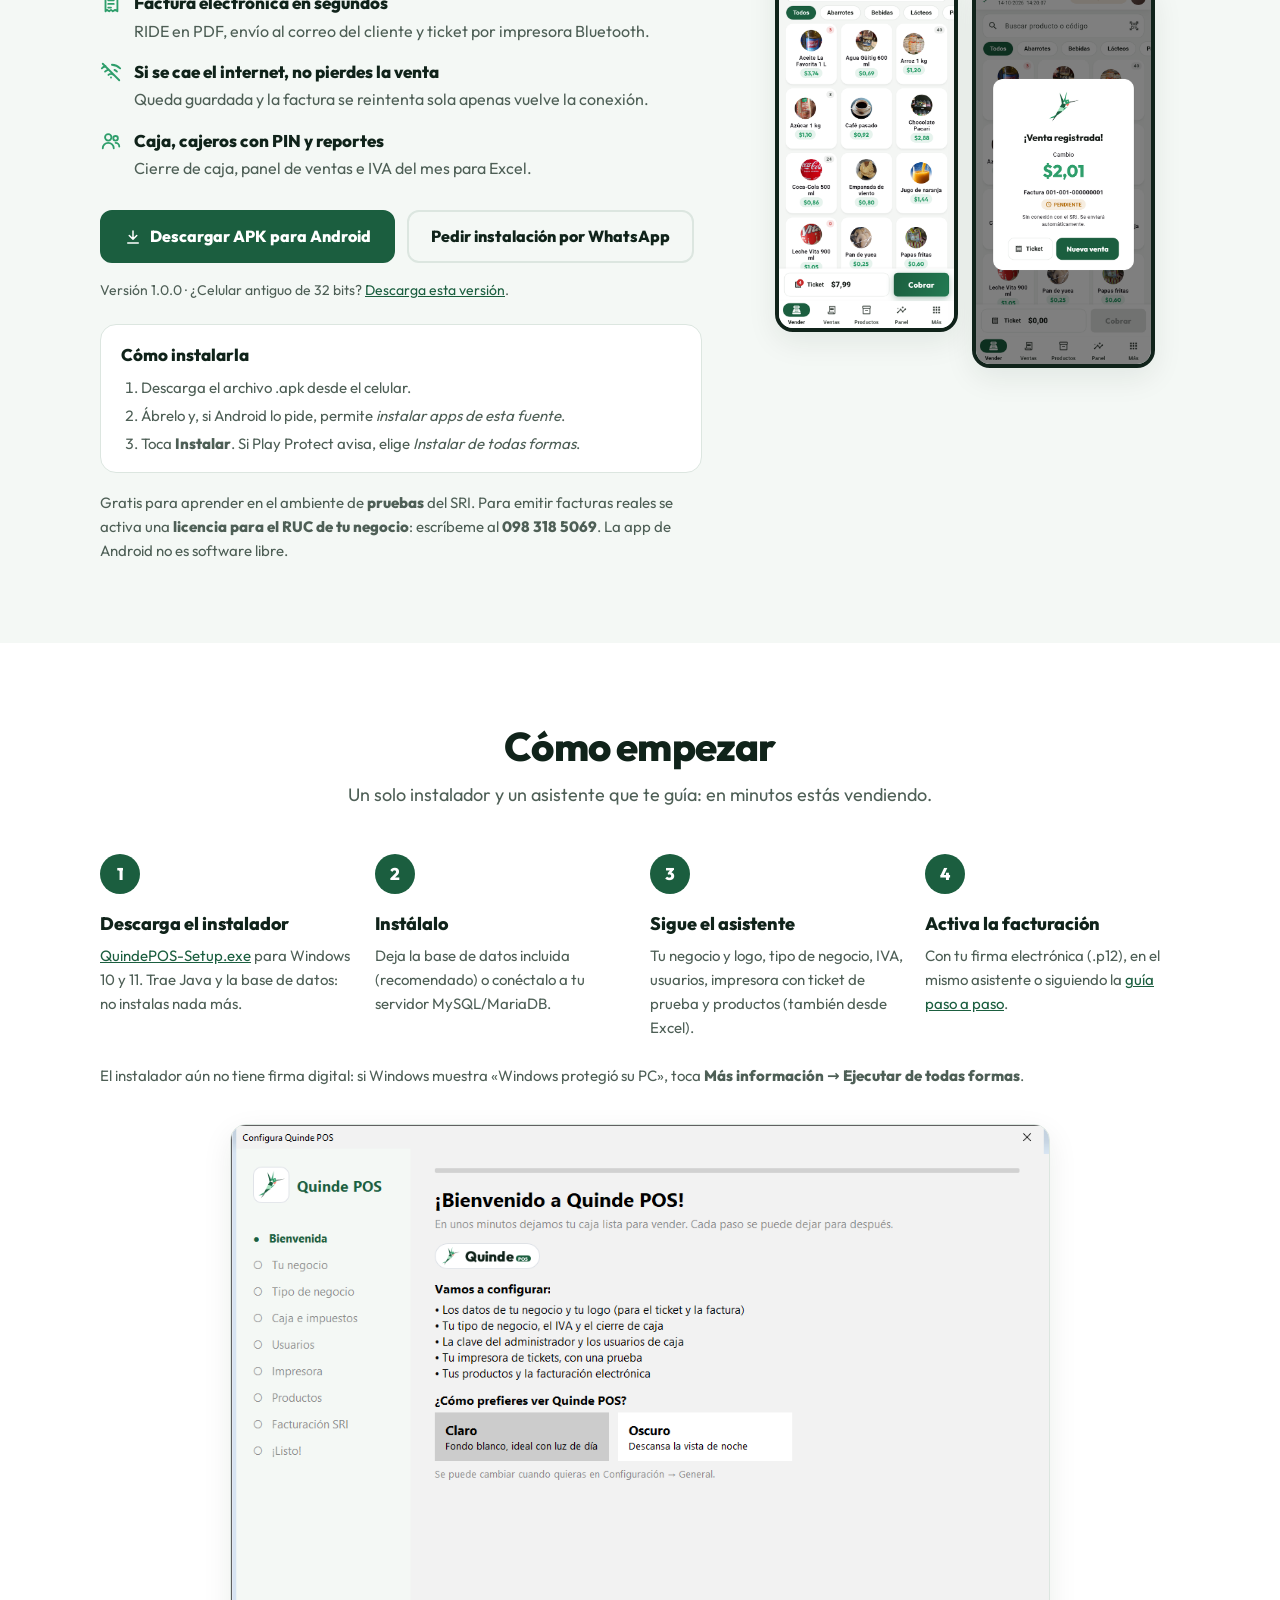
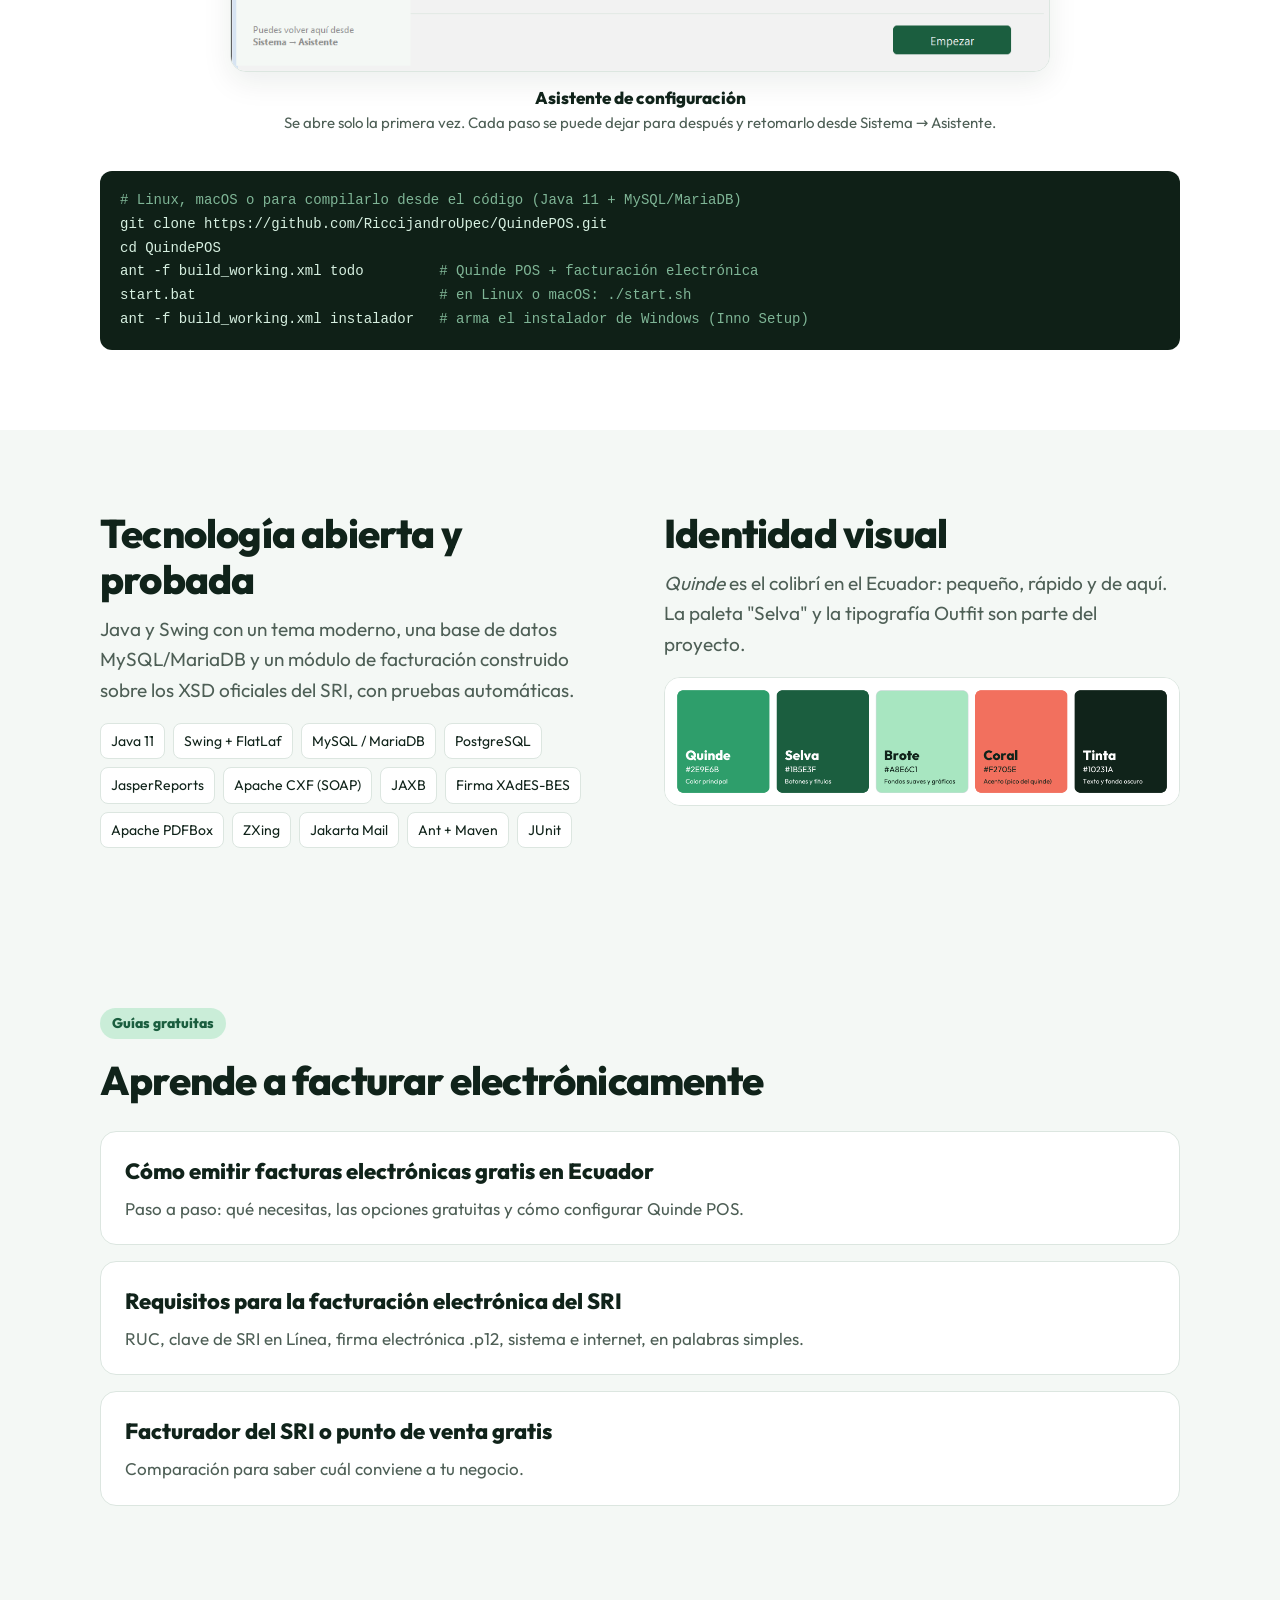
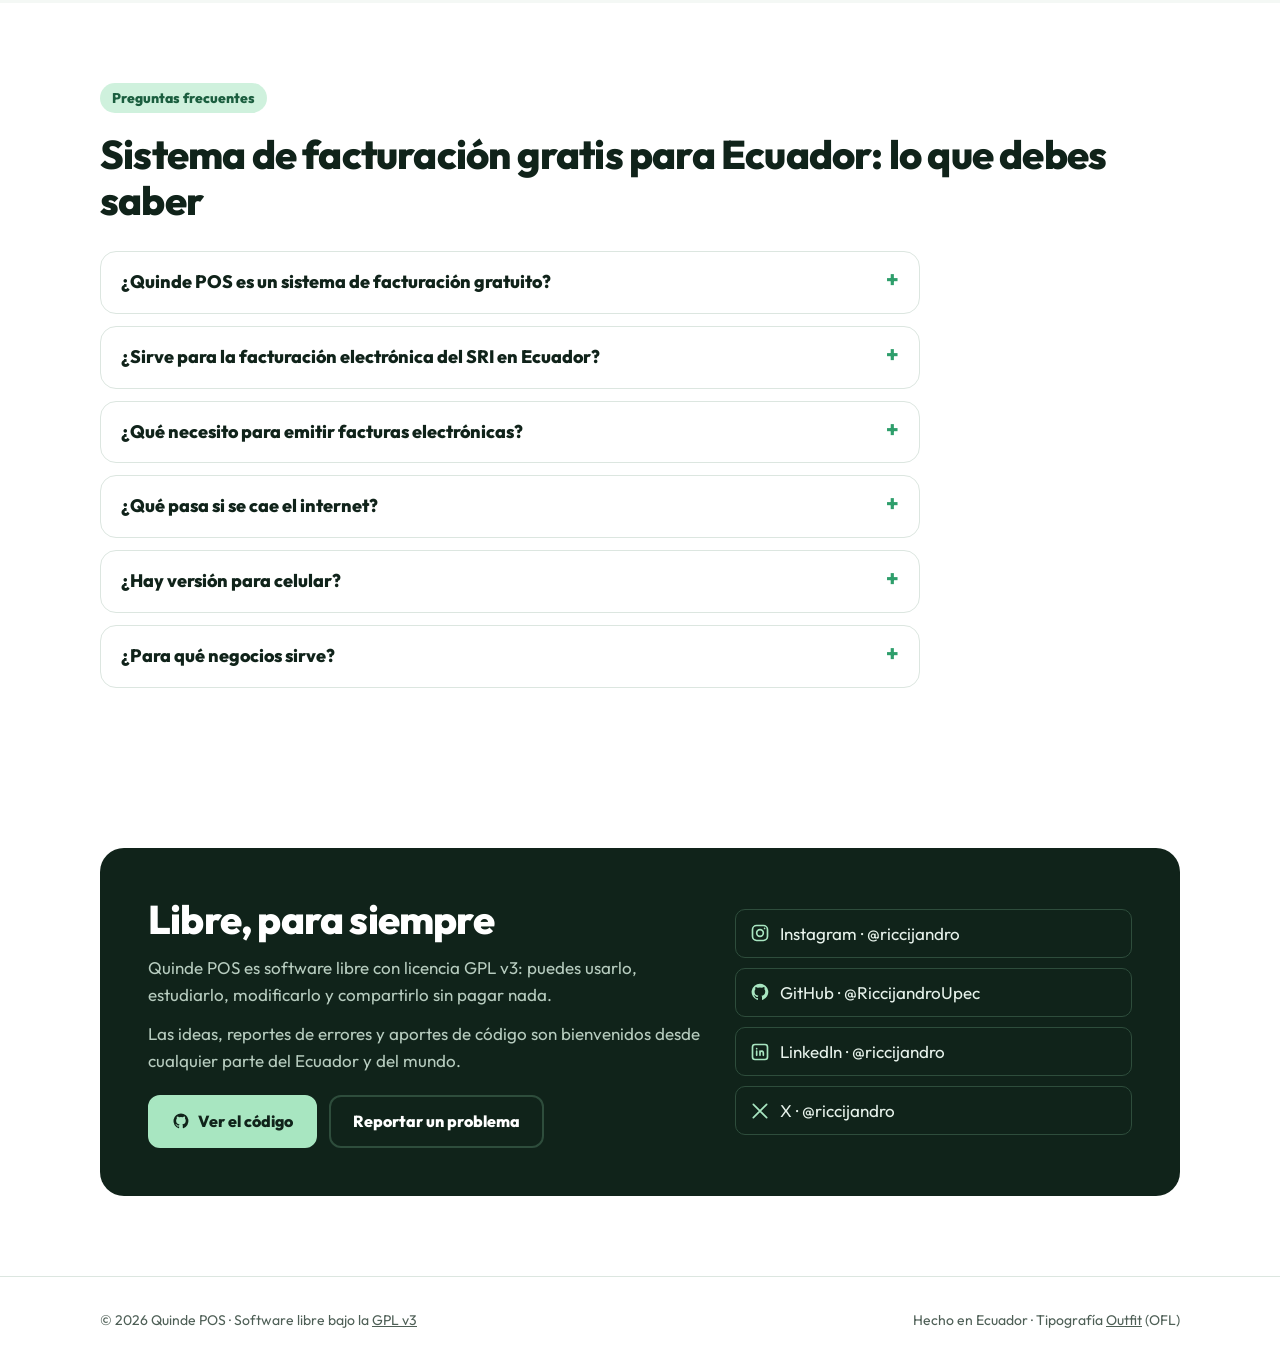
==== commit e281b647: "SRI 2026: reintentos cada 5 min sin abandonar tras 5 intentos; la pagina ya no promete vender sin in" ====
--- a/docs/index.html
+++ b/docs/index.html
@@ -103,10 +103,10 @@
           },
           {
             "@type": "Question",
-            "name": "¿Funciona sin internet?",
+            "name": "¿Qué pasa si se cae el internet?",
             "acceptedAnswer": {
               "@type": "Answer",
-              "text": "Sí. Puedes vender y emitir comprobantes sin conexión; las facturas se envían solas al SRI cuando vuelve el internet."
+              "text": "La venta no se pierde: queda registrada y Quinde POS reintenta enviar la factura al SRI automáticamente apenas vuelve la conexión. Desde 2026 el SRI exige transmitir cada factura en el momento de emitirla, así que conviene tener internet estable en la caja."
             }
           },
           {
@@ -216,7 +216,7 @@
       <ul>
         <li><svg aria-hidden="true"><use href="#i-libre"/></svg><div>100 % gratis<span>Sin licencias ni mensualidades</span></div></li>
         <li><svg aria-hidden="true"><use href="#i-factura"/></svg><div>Factura electrónica<span>Integrada con el SRI</span></div></li>
-        <li><svg aria-hidden="true"><use href="#i-sinred"/></svg><div>Vende sin internet<span>Las facturas se envían después</span></div></li>
+        <li><svg aria-hidden="true"><use href="#i-sinred"/></svg><div>Si se cae el internet<span>No pierdes la venta</span></div></li>
         <li><svg aria-hidden="true"><use href="#i-ecuador"/></svg><div>Pensado para Ecuador<span>Dólares, IVA, cédula y RUC</span></div></li>
       </ul>
     </div>
@@ -288,7 +288,7 @@
           <li><svg aria-hidden="true"><use href="#i-check"/></svg><div><b>El ticket es la factura</b><span>Sale impreso con el número, la clave de acceso y los datos del cliente.</span></div></li>
           <li><svg aria-hidden="true"><use href="#i-check"/></svg><div><b>PDF con el formato del SRI</b><span>Con tu logo, enviado por correo junto al XML.</span></div></li>
           <li><svg aria-hidden="true"><use href="#i-check"/></svg><div><b>Errores explicados en palabras simples</b><span>Y reintentos automáticos si no hay internet.</span></div></li>
-          <li><svg aria-hidden="true"><use href="#i-check"/></svg><div><b>Notas de crédito totales o parciales</b><span>Devuelve solo los productos que hagan falta.</span></div></li>
+          <li><svg aria-hidden="true"><use href="#i-check"/></svg><div><b>Notas de crédito totales o parciales</b><span>Devuelve solo los productos que hagan falta (el SRI no las admite en facturas a consumidor final).</span></div></li>
           <li><svg aria-hidden="true"><use href="#i-check"/></svg><div><b>Resumen tributario mensual</b><span>Ventas por tarifa de IVA, listo para el formulario 104.</span></div></li>
         </ul>
       </div>
@@ -366,7 +366,7 @@
         <p class="bajada">La misma idea, ahora en el teléfono o la tablet: vendes, cobras y la <b>factura del SRI se firma y se autoriza desde el mismo celular</b>, sin computadora ni servidores.</p>
         <ul class="lista">
           <li><svg aria-hidden="true"><use href="#i-factura"/></svg><div><b>Factura electrónica en segundos</b><span>RIDE en PDF, envío al correo del cliente y ticket por impresora Bluetooth.</span></div></li>
-          <li><svg aria-hidden="true"><use href="#i-sinred"/></svg><div><b>Vende sin internet</b><span>Las facturas se envían solas al SRI cuando vuelve la señal.</span></div></li>
+          <li><svg aria-hidden="true"><use href="#i-sinred"/></svg><div><b>Si se cae el internet, no pierdes la venta</b><span>Queda guardada y la factura se reintenta sola apenas vuelve la conexión.</span></div></li>
           <li><svg aria-hidden="true"><use href="#i-usuarios"/></svg><div><b>Caja, cajeros con PIN y reportes</b><span>Cierre de caja, panel de ventas e IVA del mes para Excel.</span></div></li>
         </ul>
         <div class="acciones" style="margin-top:28px">
@@ -480,8 +480,8 @@
           <p>Tu RUC habilitado para facturación electrónica en el SRI y una firma electrónica en archivo .p12, que se obtiene con una entidad certificadora autorizada. Puedes practicar primero en el ambiente de pruebas del SRI.</p>
         </details>
         <details class="pregunta">
-          <summary>¿Funciona sin internet?</summary>
-          <p>Sí. Puedes vender y emitir comprobantes sin conexión; las facturas se envían solas al SRI cuando vuelve el internet.</p>
+          <summary>¿Qué pasa si se cae el internet?</summary>
+          <p>La venta no se pierde: queda registrada y Quinde POS reintenta enviar la factura al SRI automáticamente apenas vuelve la conexión. Desde 2026 el SRI exige transmitir cada factura en el momento de emitirla, así que conviene tener internet estable en la caja.</p>
         </details>
         <details class="pregunta">
           <summary>¿Hay versión para celular?</summary>
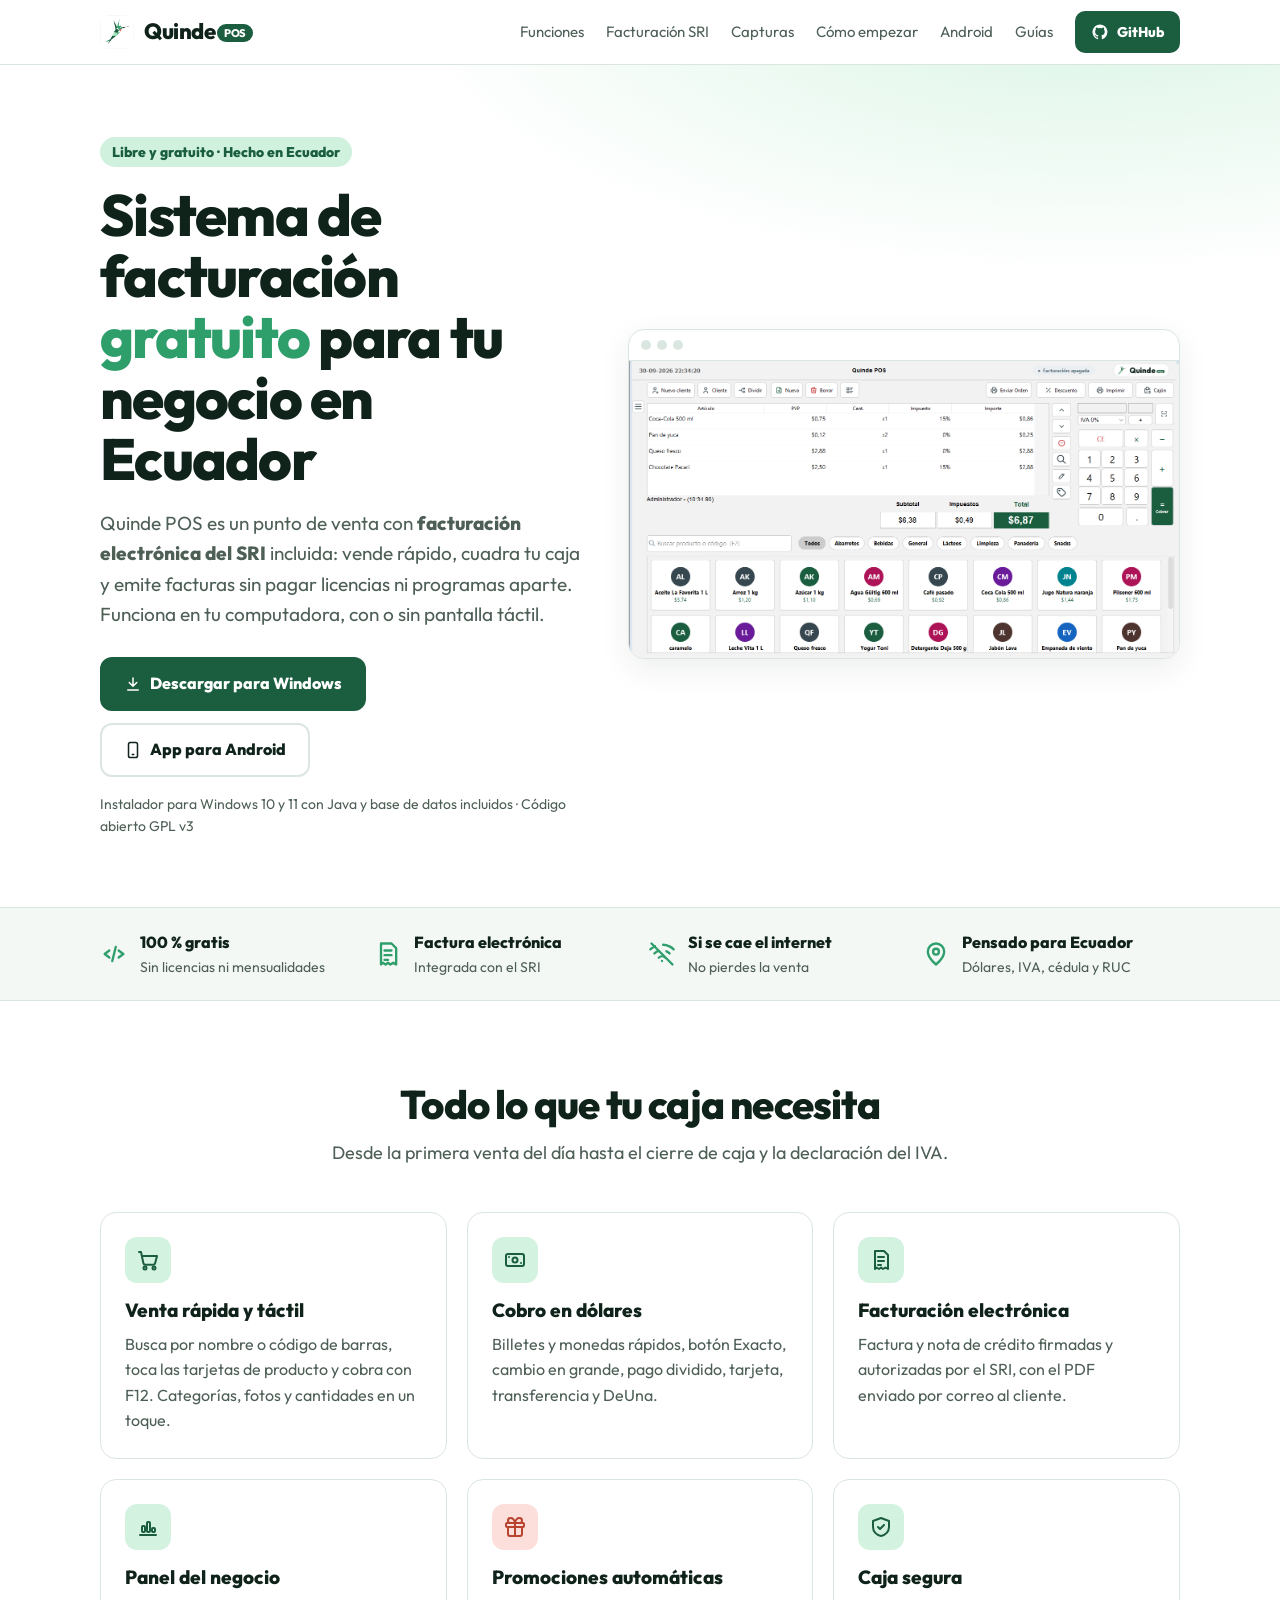
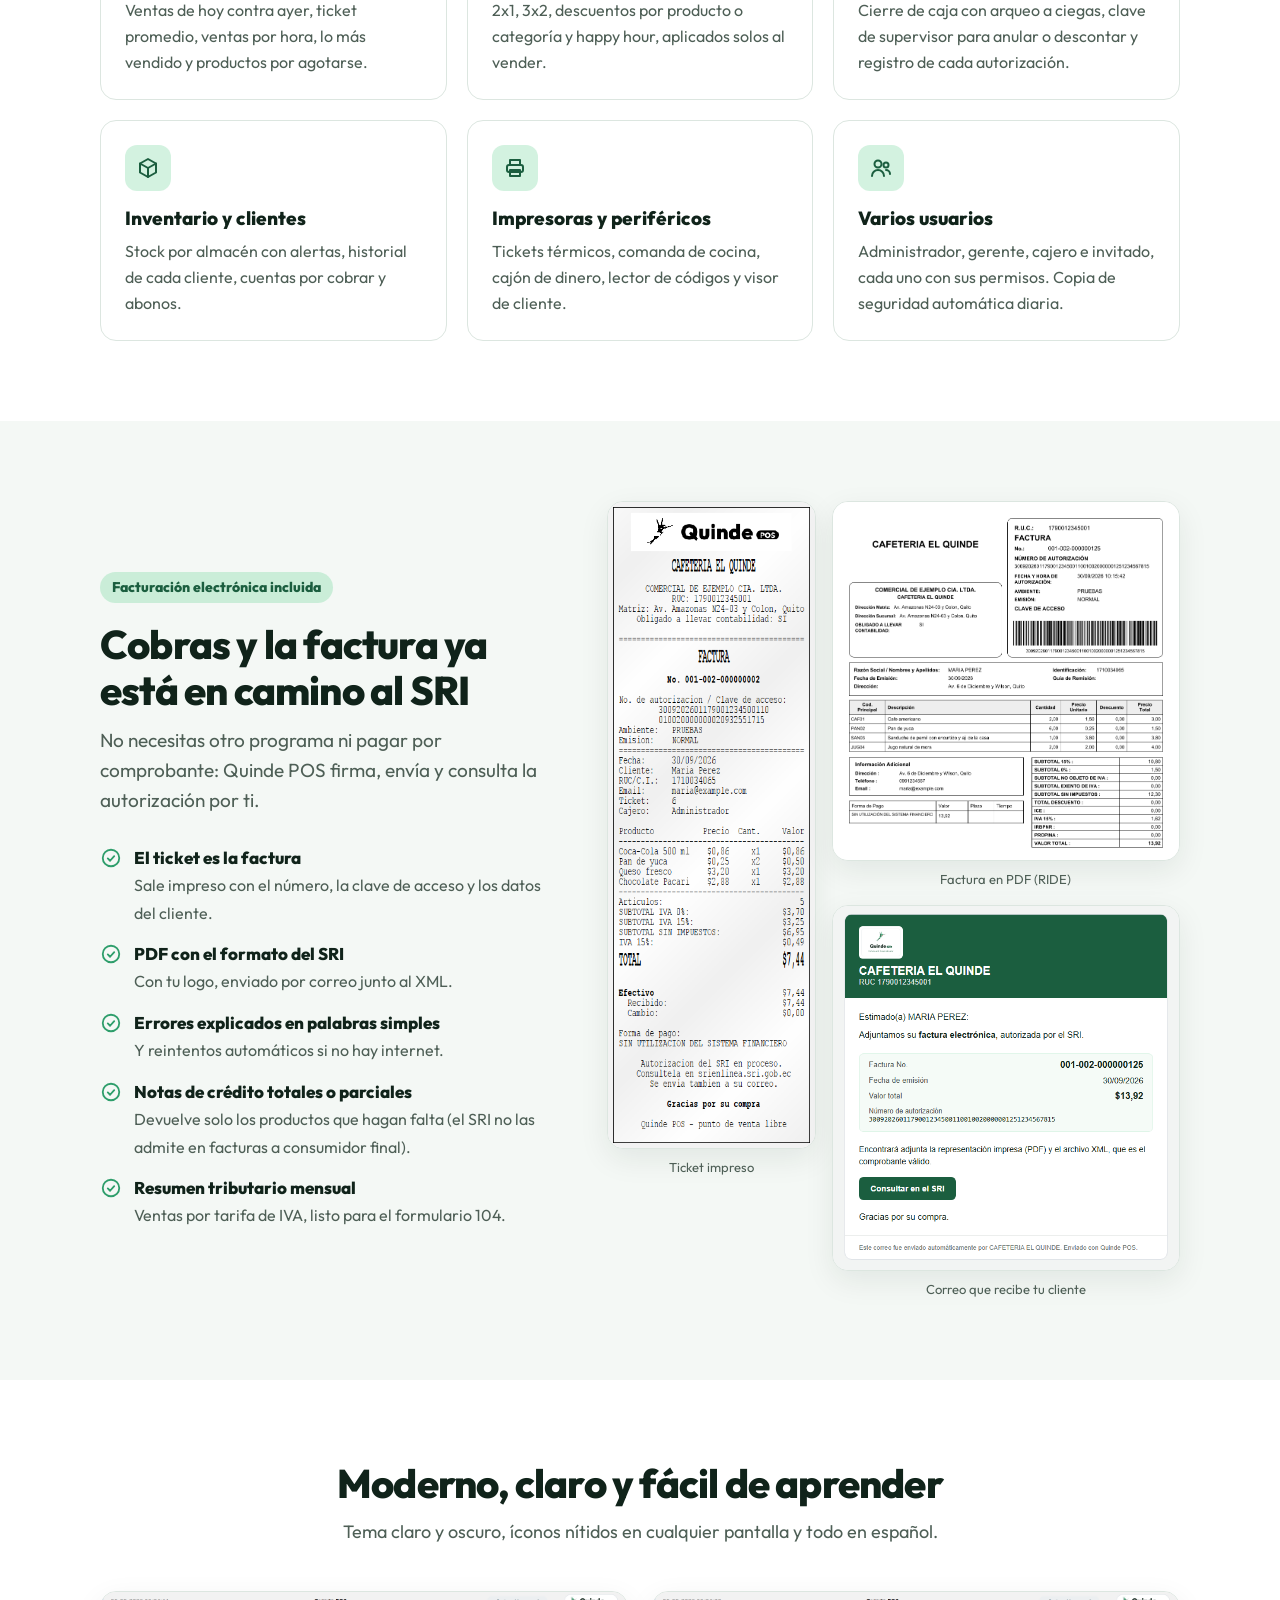
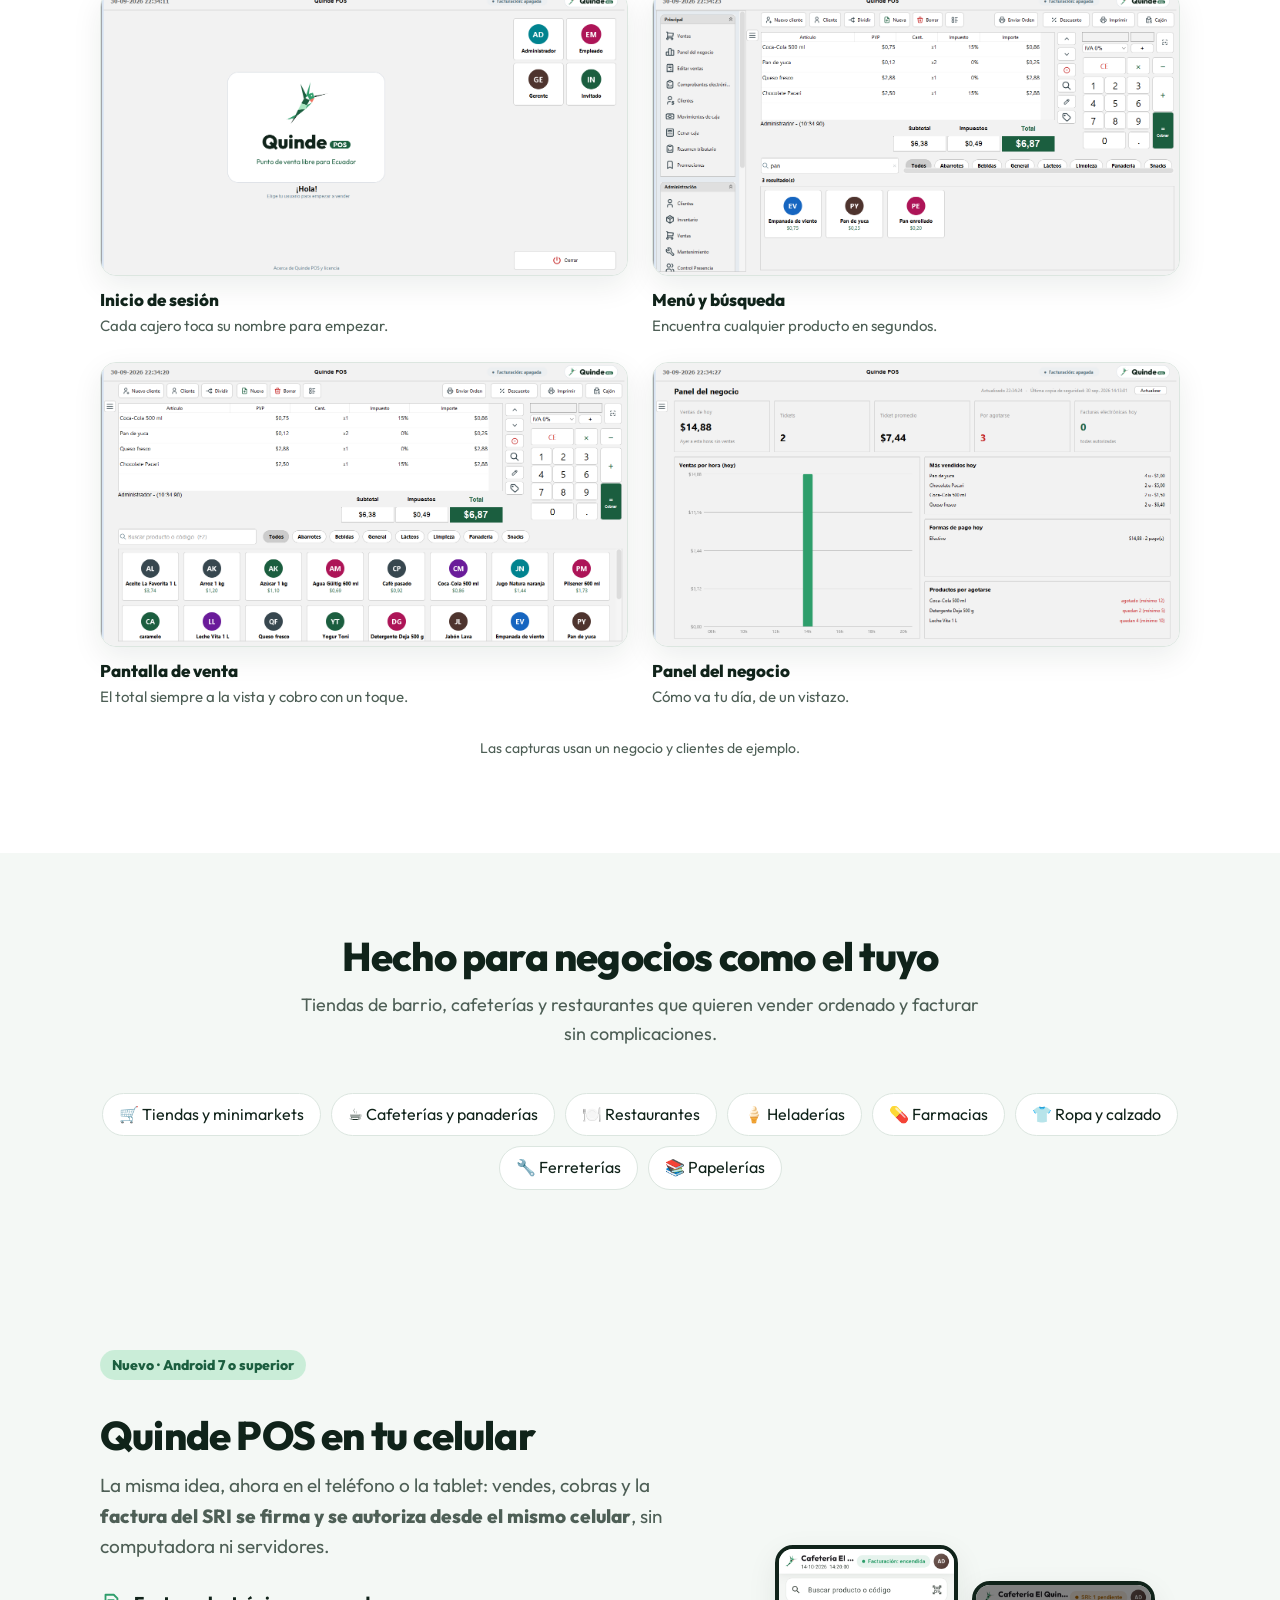
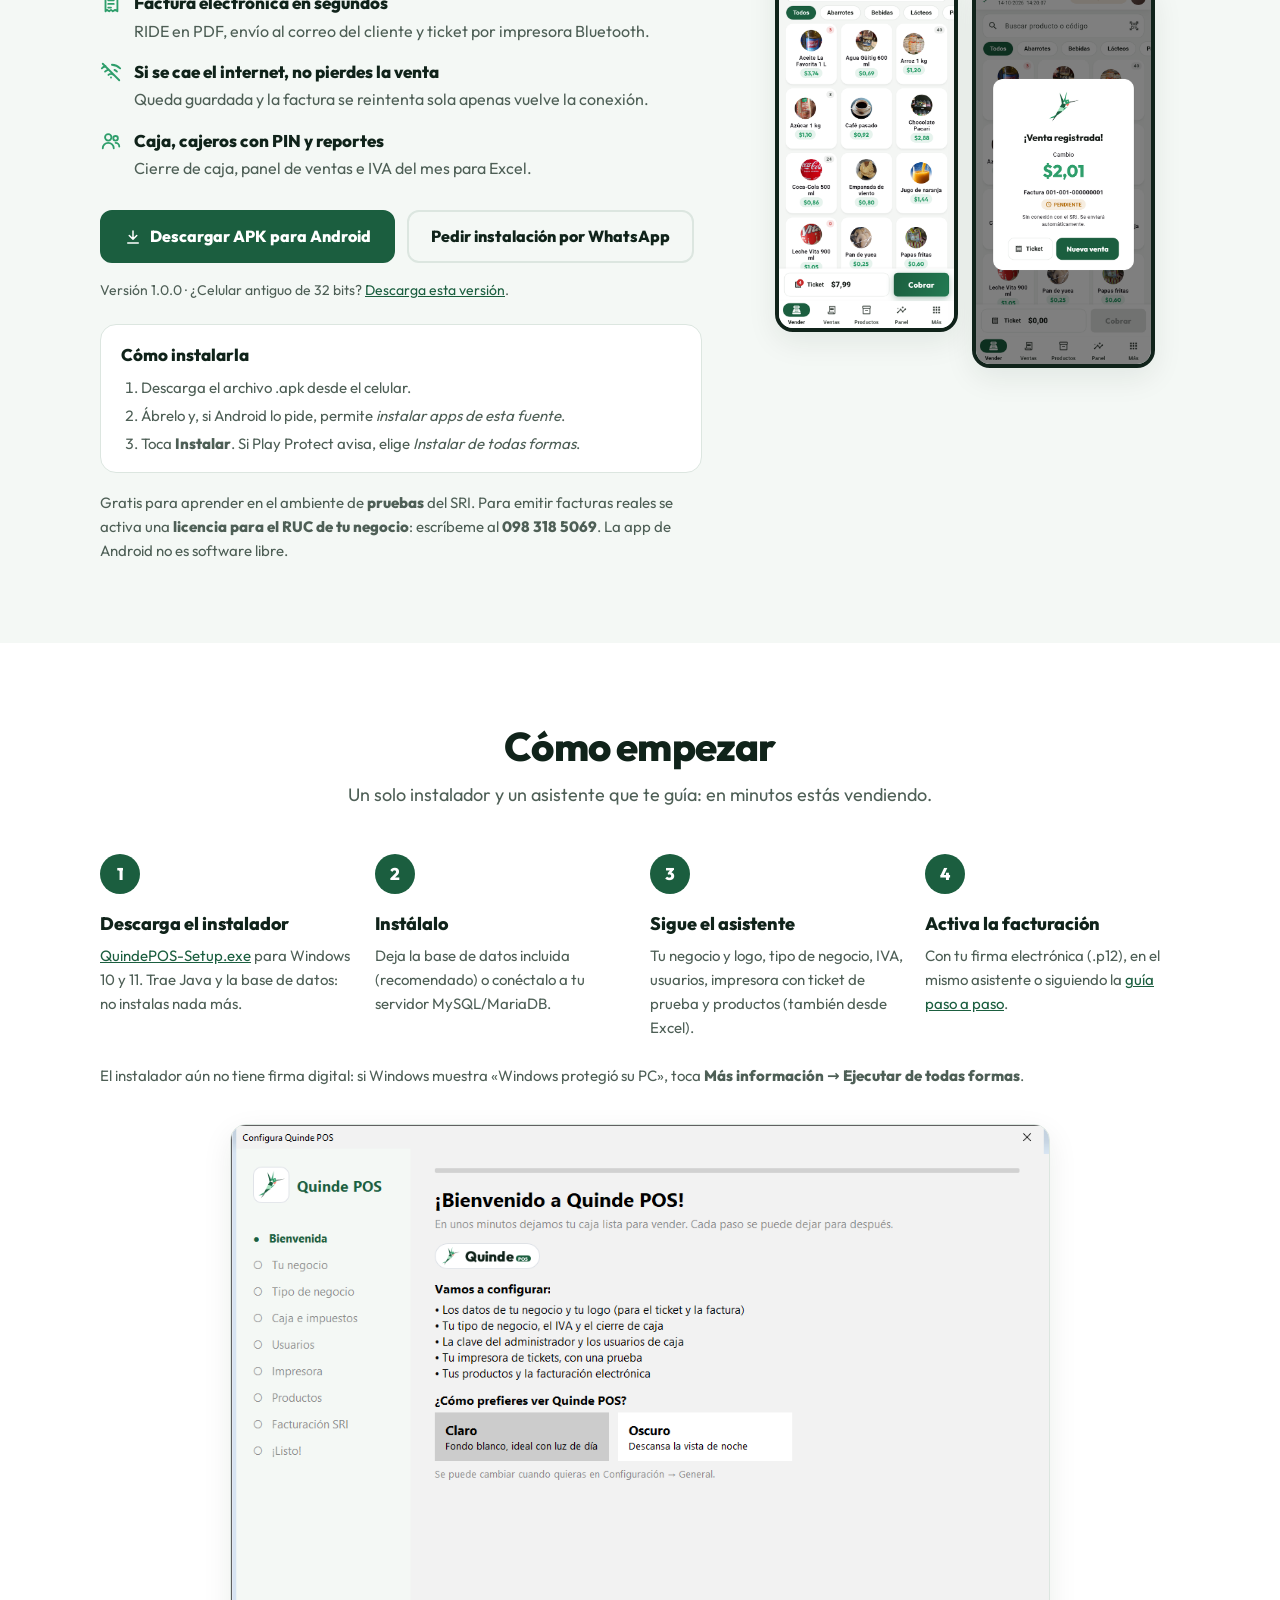
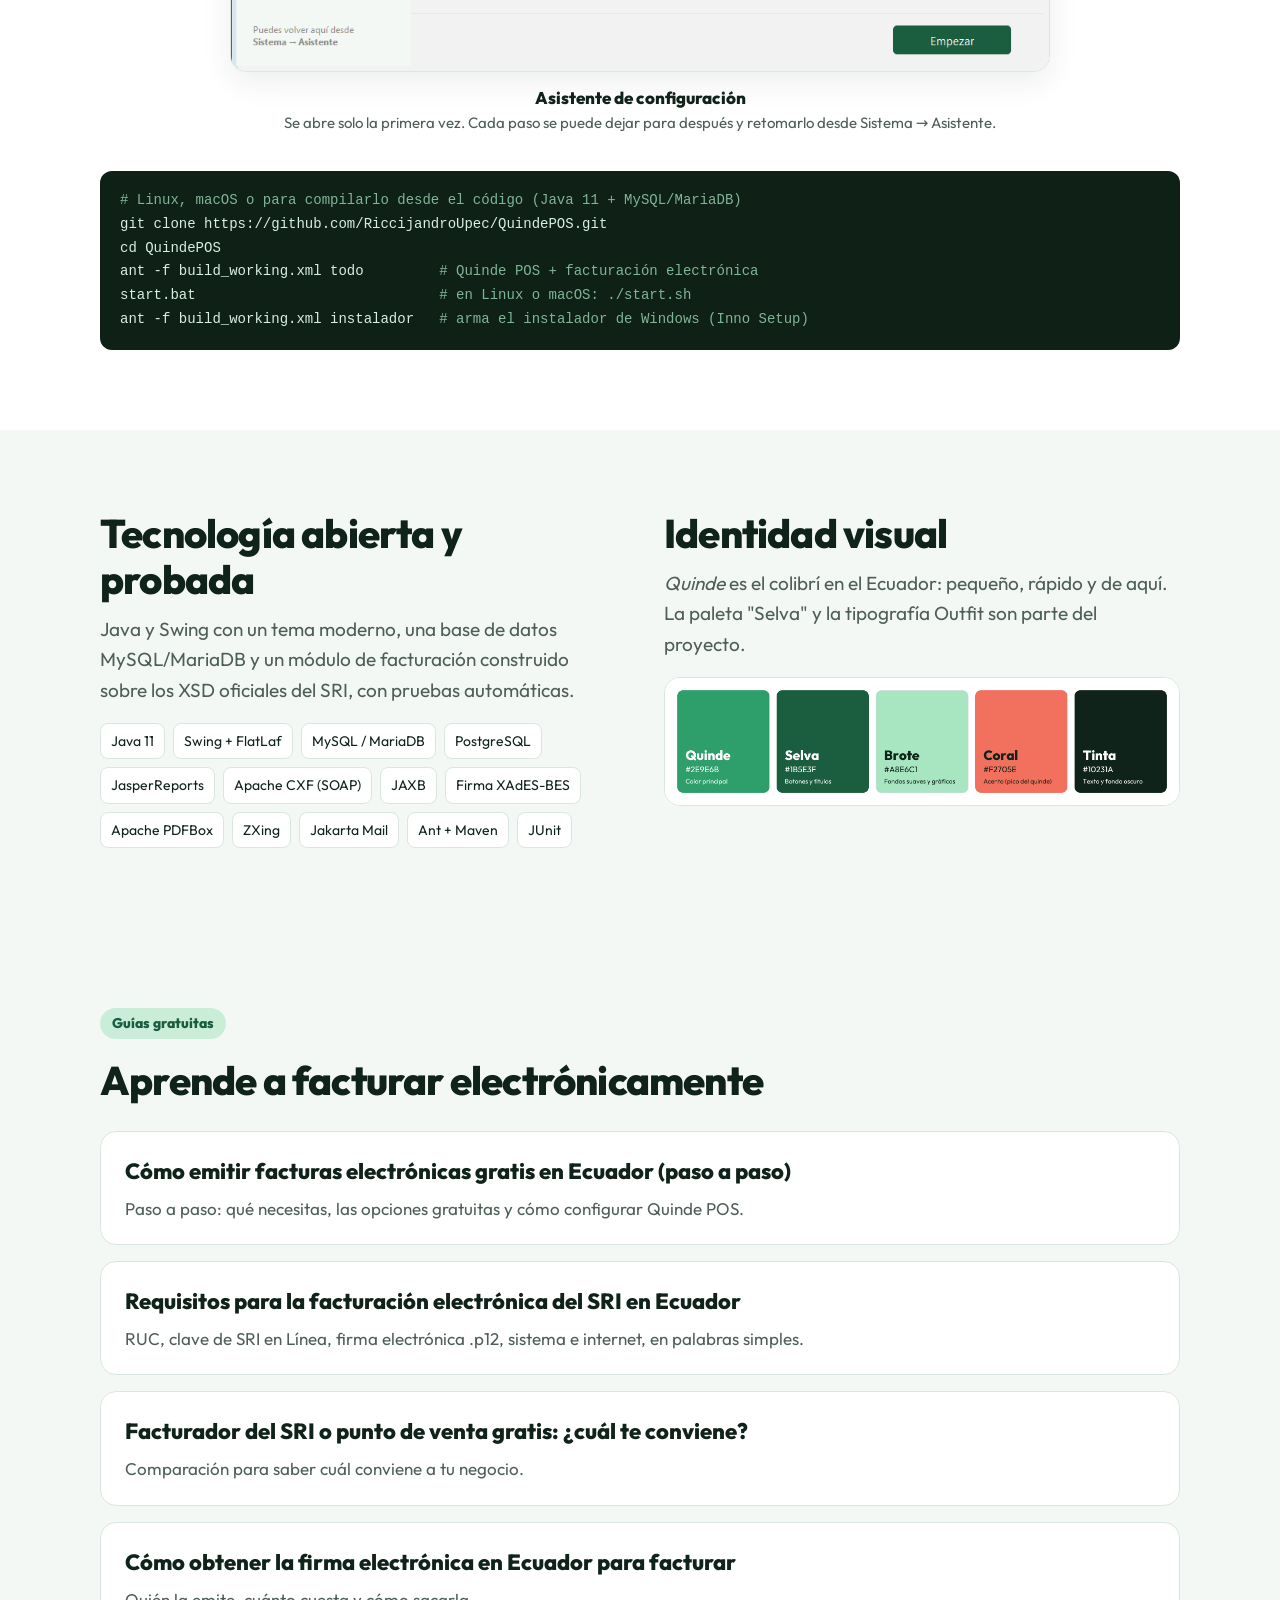
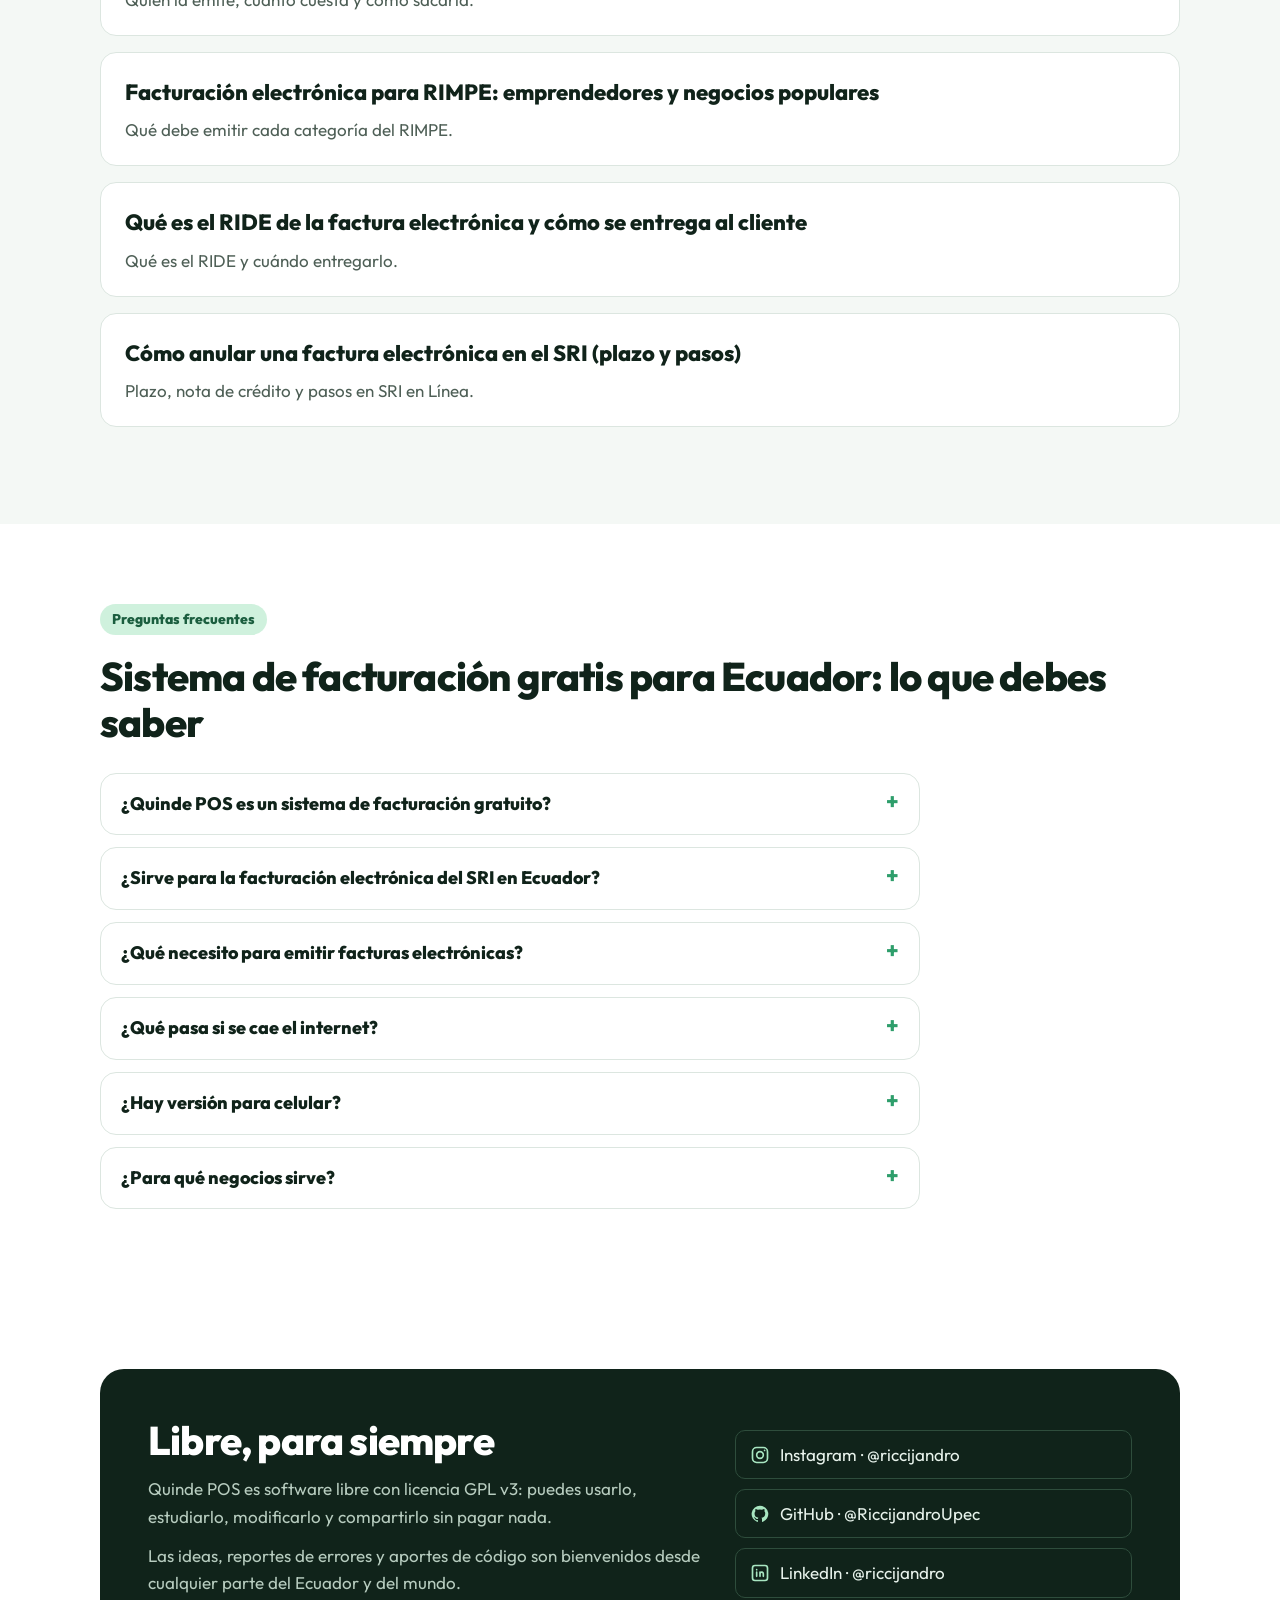
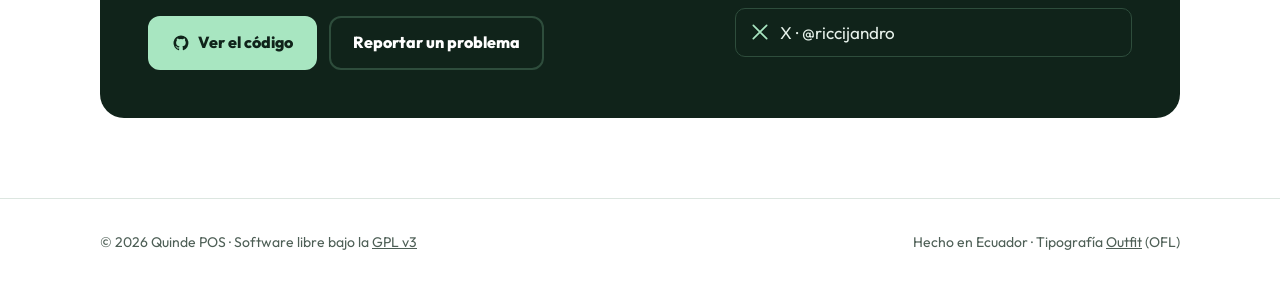
==== commit bdf53324: "Pagina: 4 guias nuevas (firma electronica, RIMPE, RIDE, anular factura) enlazadas desde el inicio y " ====
--- a/docs/index.html
+++ b/docs/index.html
@@ -455,9 +455,13 @@
       <span class="etiqueta">Guías gratuitas</span>
       <h2 id="t-guias">Aprende a facturar electrónicamente</h2>
       <ul class="tarjetas-guias" style="margin-top:28px">
-        <li><a href="guias/facturacion-electronica-gratis-ecuador/"><b>Cómo emitir facturas electrónicas gratis en Ecuador</b><span>Paso a paso: qué necesitas, las opciones gratuitas y cómo configurar Quinde POS.</span></a></li>
-        <li><a href="guias/requisitos-facturacion-electronica-sri/"><b>Requisitos para la facturación electrónica del SRI</b><span>RUC, clave de SRI en Línea, firma electrónica .p12, sistema e internet, en palabras simples.</span></a></li>
-        <li><a href="guias/facturador-sri-o-punto-de-venta/"><b>Facturador del SRI o punto de venta gratis</b><span>Comparación para saber cuál conviene a tu negocio.</span></a></li>
+        <li><a href="guias/facturacion-electronica-gratis-ecuador/"><b>Cómo emitir facturas electrónicas gratis en Ecuador (paso a paso)</b><span>Paso a paso: qué necesitas, las opciones gratuitas y cómo configurar Quinde POS.</span></a></li>
+        <li><a href="guias/requisitos-facturacion-electronica-sri/"><b>Requisitos para la facturación electrónica del SRI en Ecuador</b><span>RUC, clave de SRI en Línea, firma electrónica .p12, sistema e internet, en palabras simples.</span></a></li>
+        <li><a href="guias/facturador-sri-o-punto-de-venta/"><b>Facturador del SRI o punto de venta gratis: ¿cuál te conviene?</b><span>Comparación para saber cuál conviene a tu negocio.</span></a></li>
+        <li><a href="guias/como-obtener-firma-electronica-ecuador/"><b>Cómo obtener la firma electrónica en Ecuador para facturar</b><span>Quién la emite, cuánto cuesta y cómo sacarla.</span></a></li>
+        <li><a href="guias/facturacion-electronica-rimpe-emprendedores-negocios-populares/"><b>Facturación electrónica para RIMPE: emprendedores y negocios populares</b><span>Qué debe emitir cada categoría del RIMPE.</span></a></li>
+        <li><a href="guias/que-es-el-ride-factura-electronica-sri/"><b>Qué es el RIDE de la factura electrónica y cómo se entrega al cliente</b><span>Qué es el RIDE y cuándo entregarlo.</span></a></li>
+        <li><a href="guias/como-anular-factura-electronica-sri/"><b>Cómo anular una factura electrónica en el SRI (plazo y pasos)</b><span>Plazo, nota de crédito y pasos en SRI en Línea.</span></a></li>
       </ul>
     </div>
   </section>
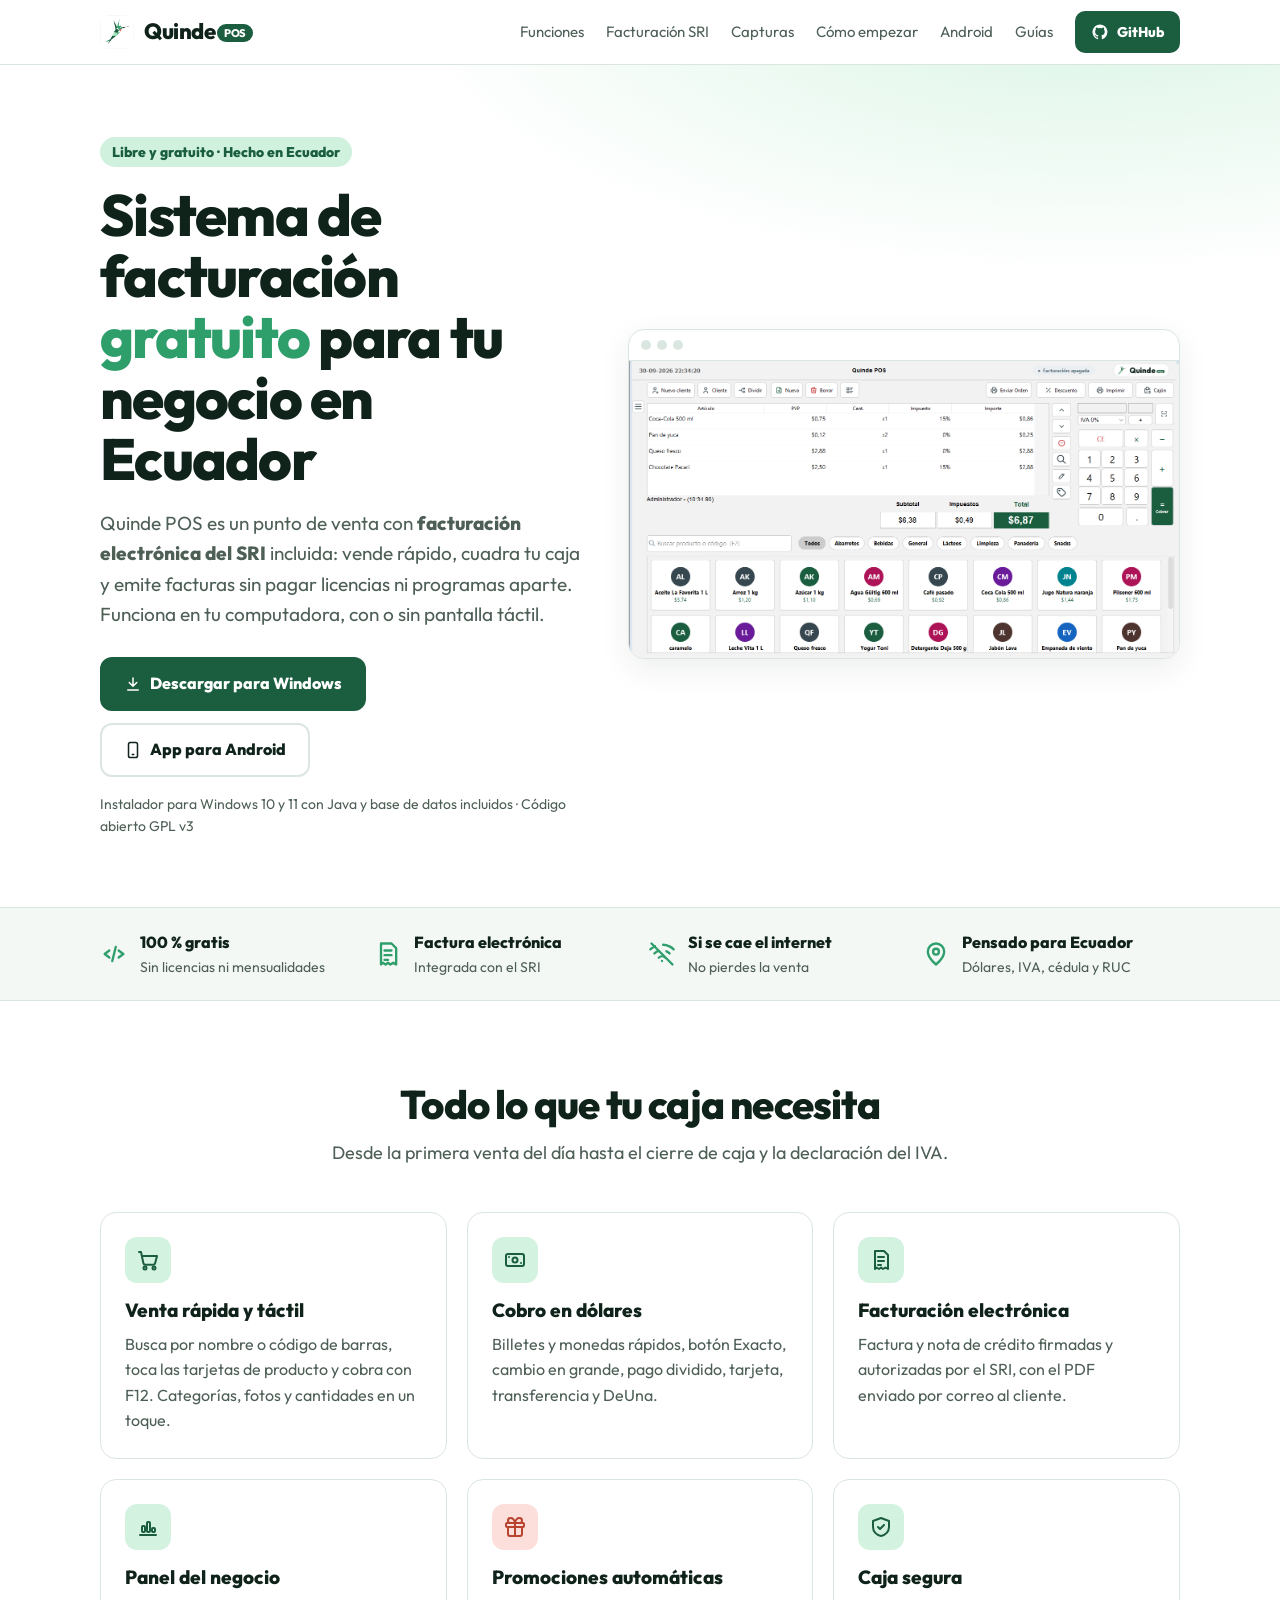
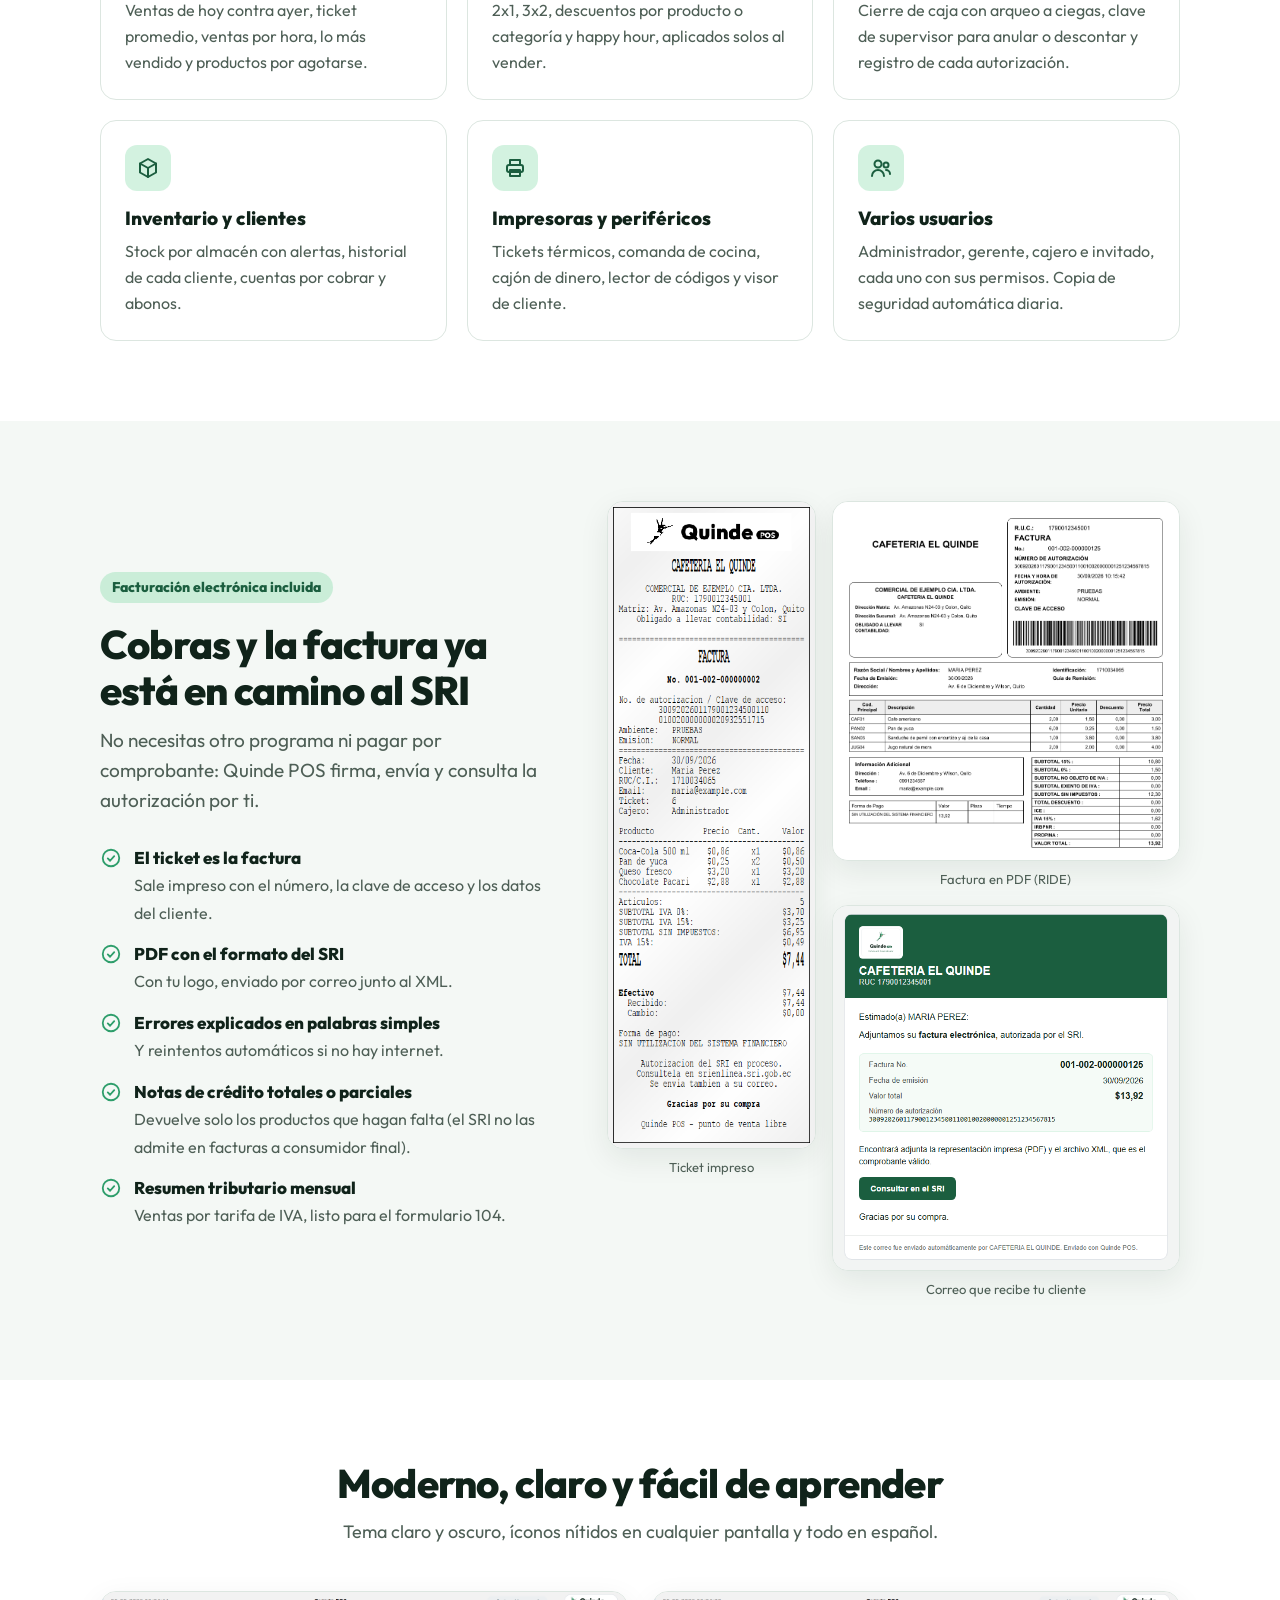
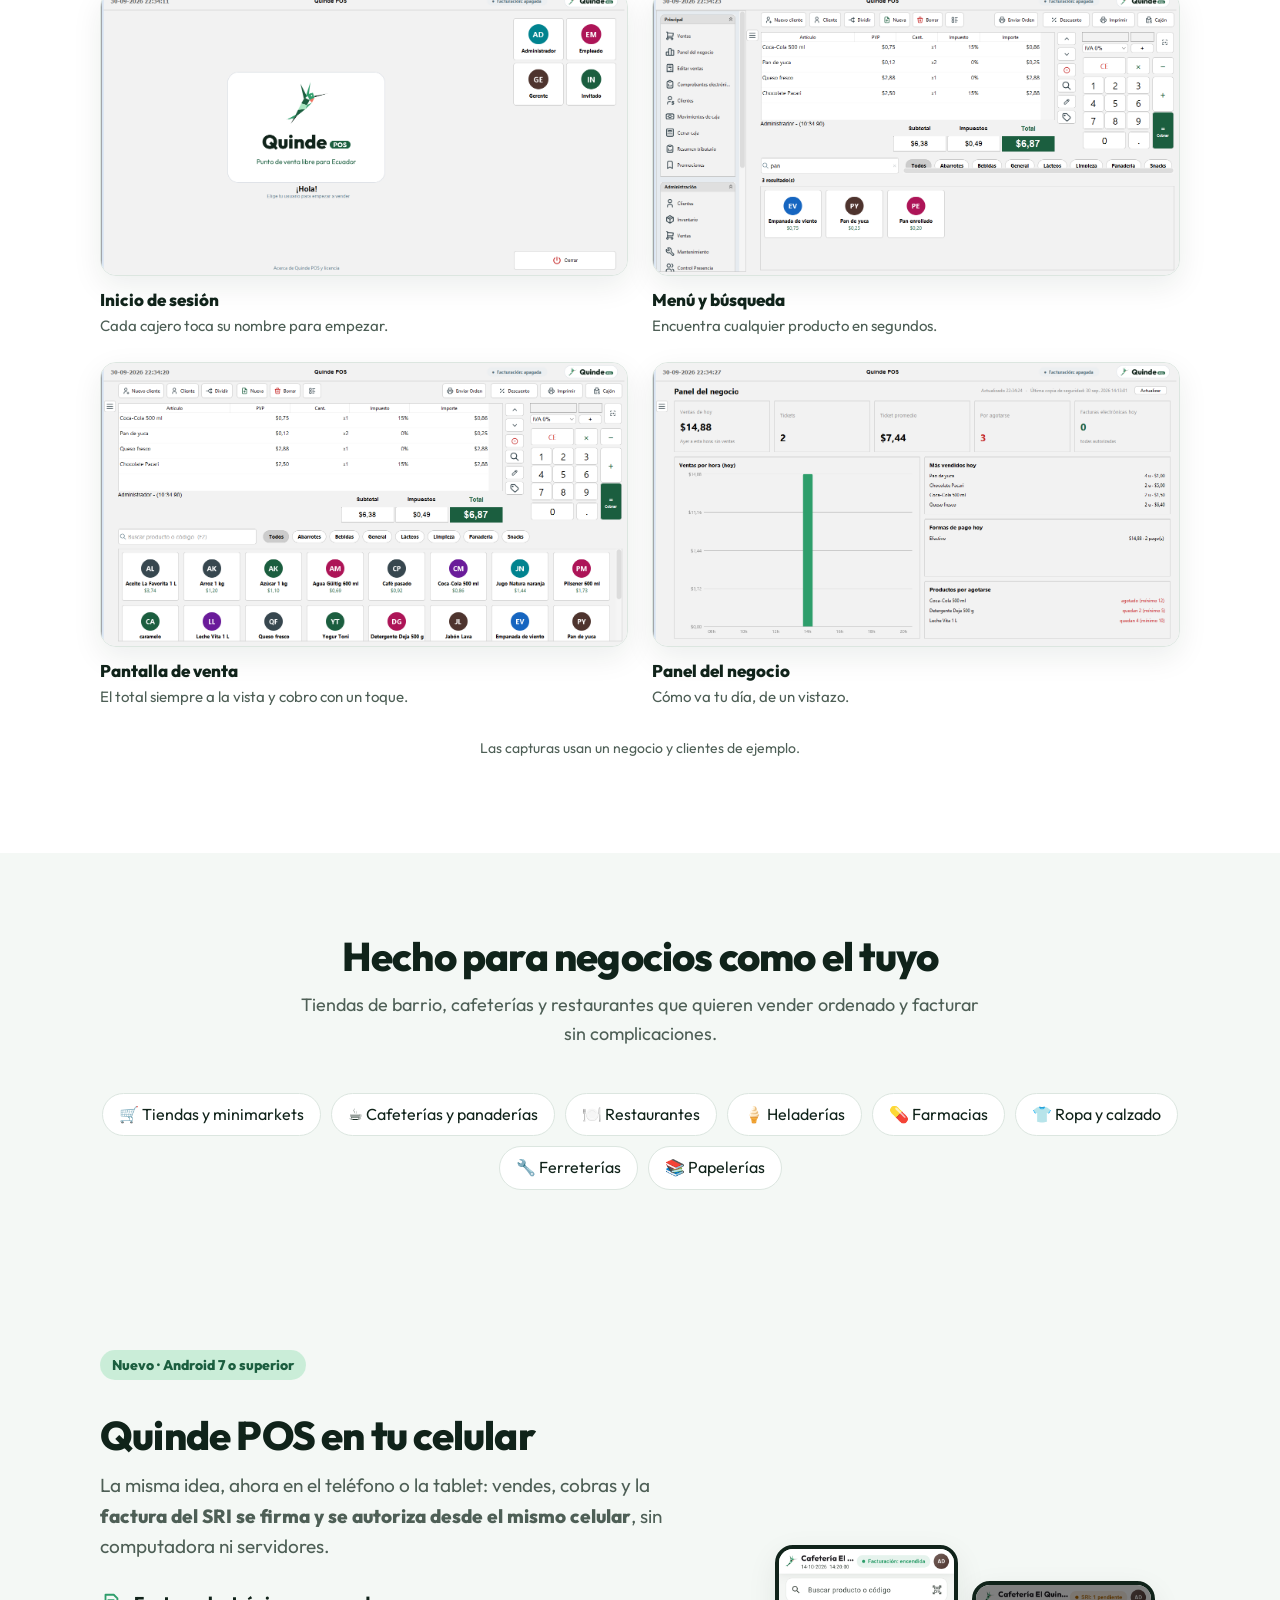
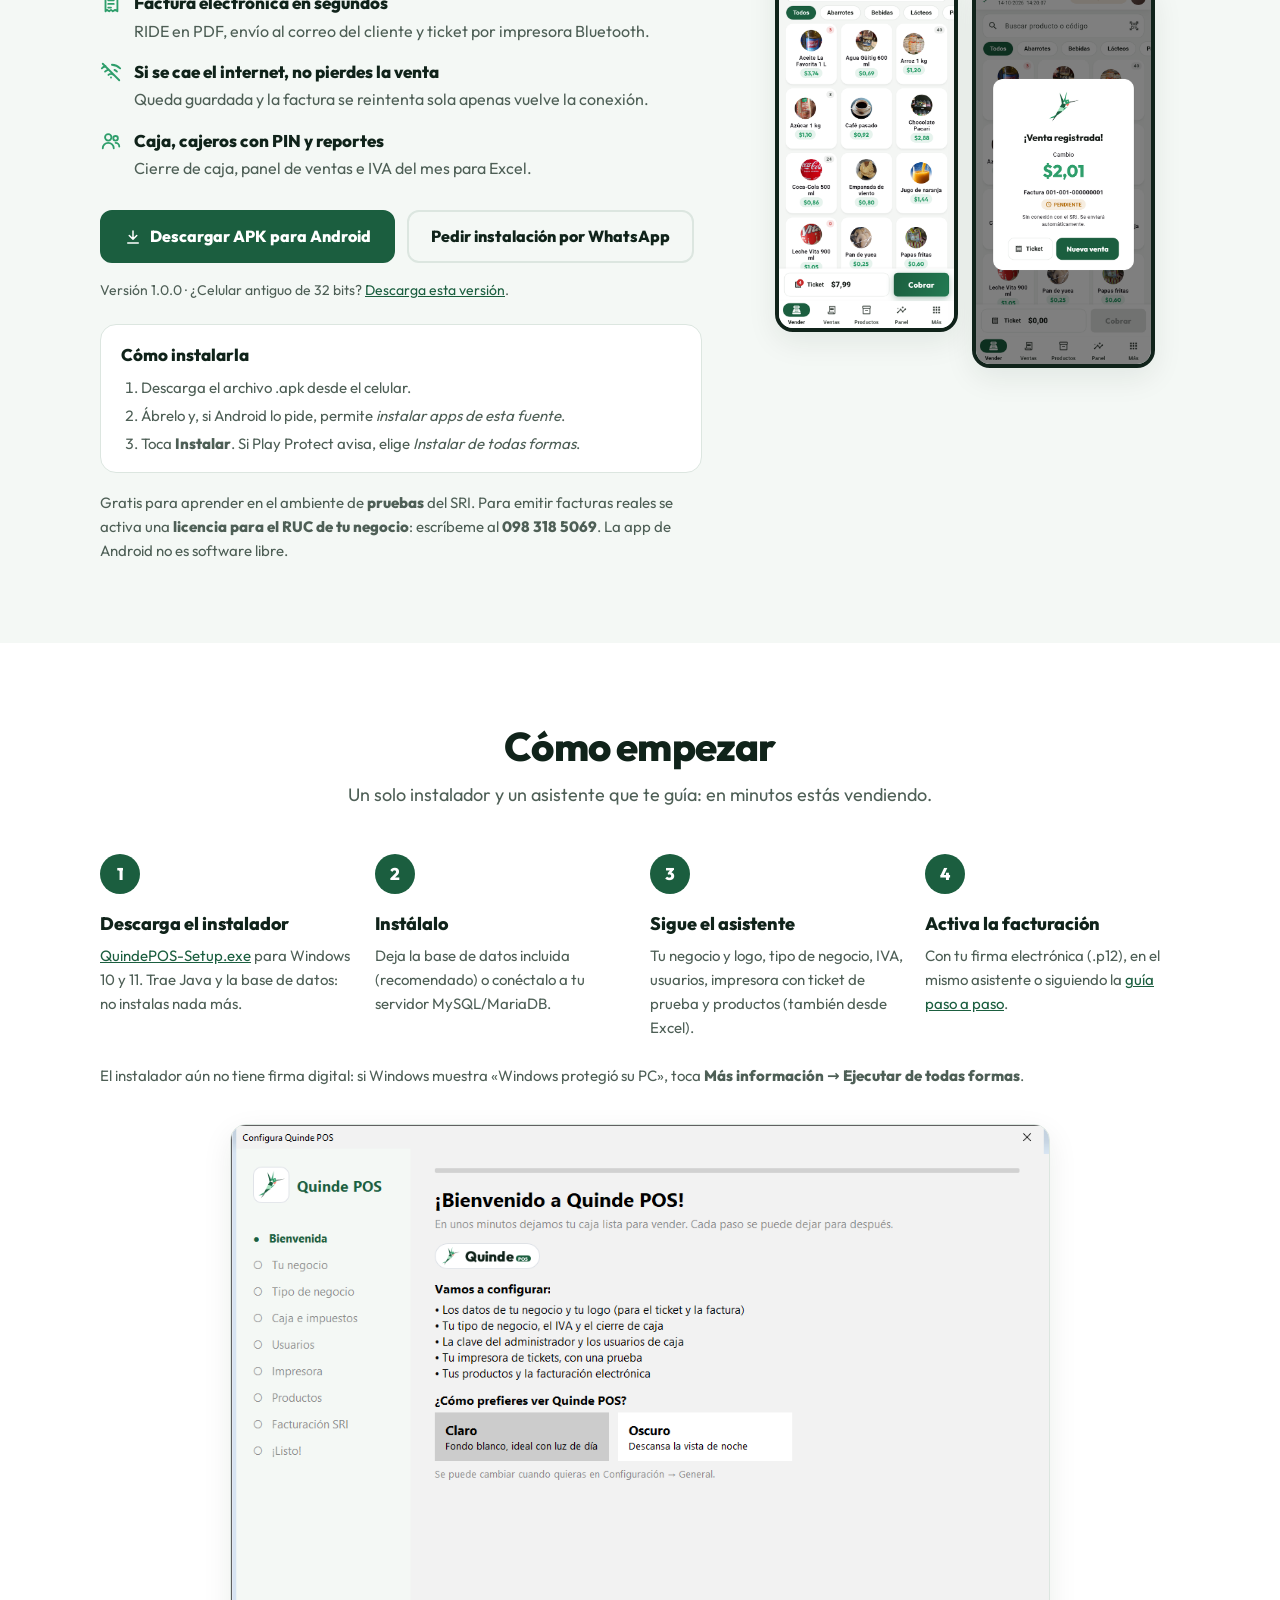
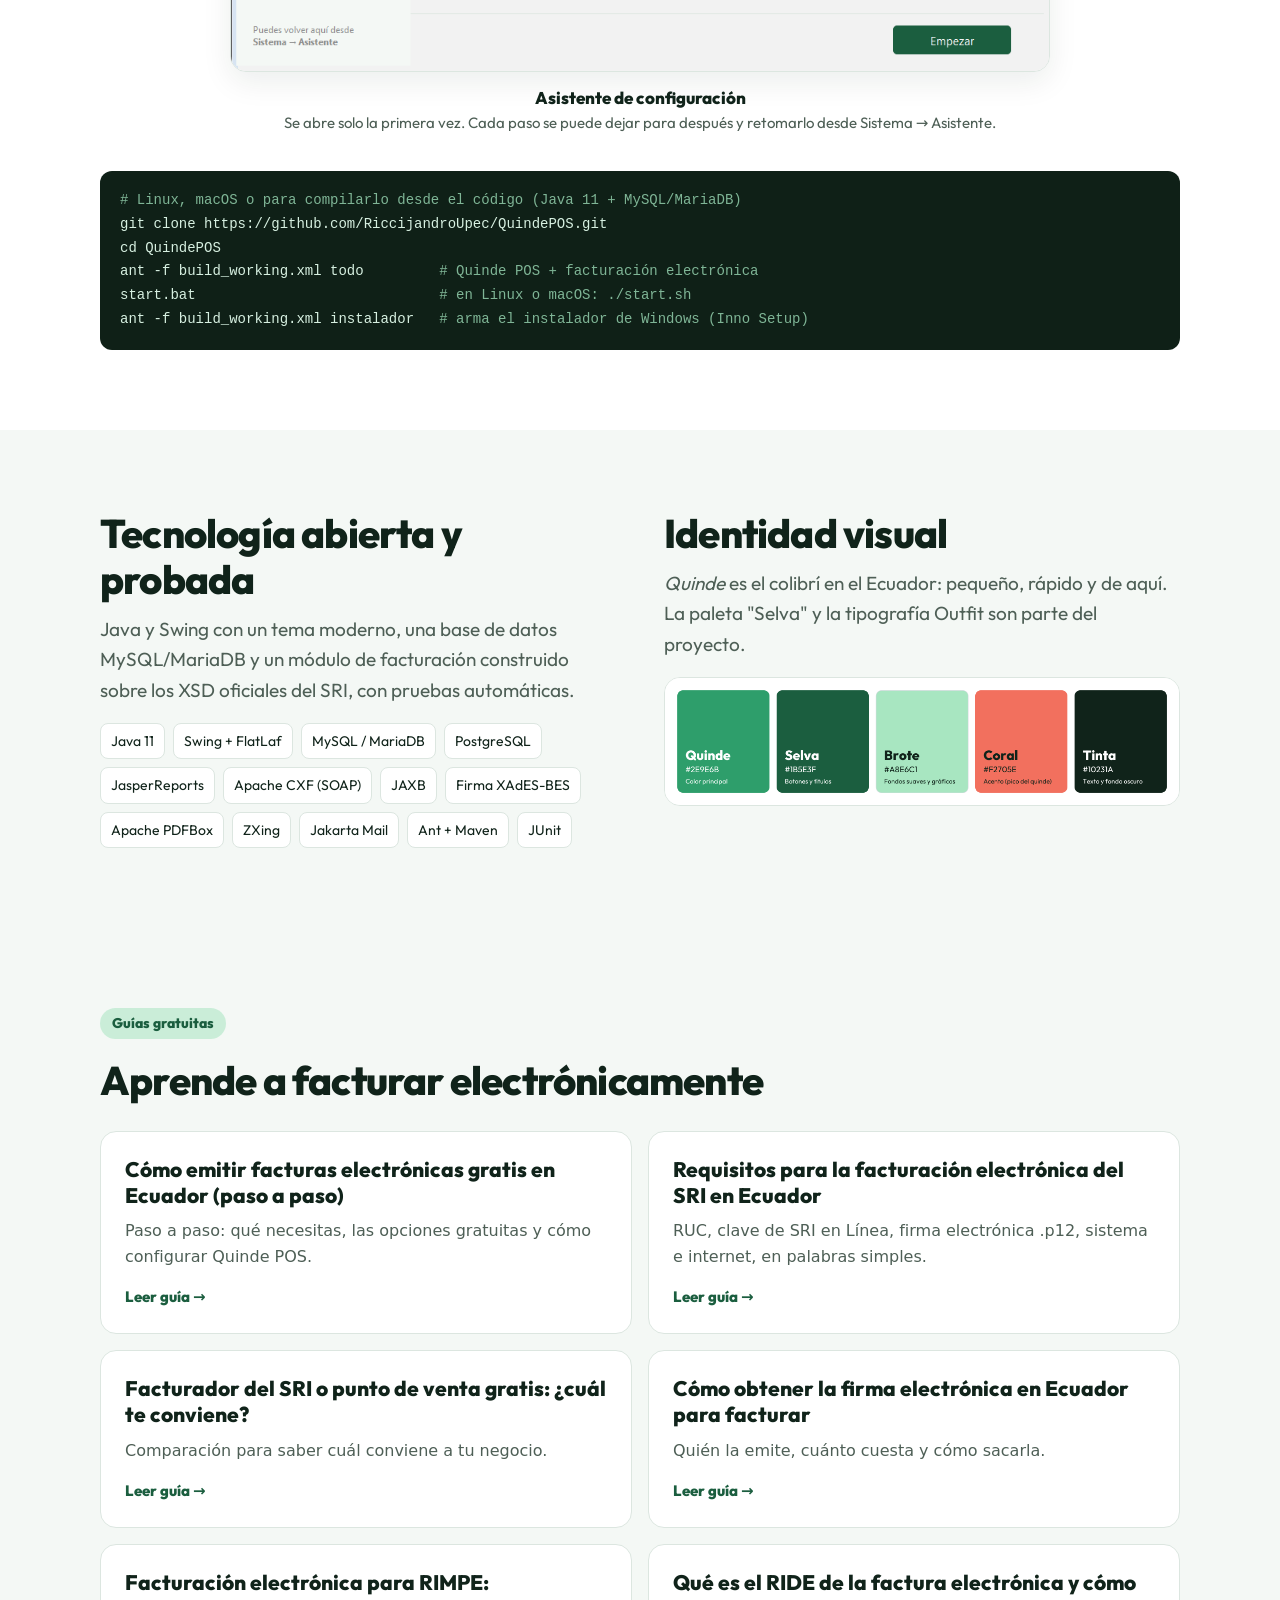
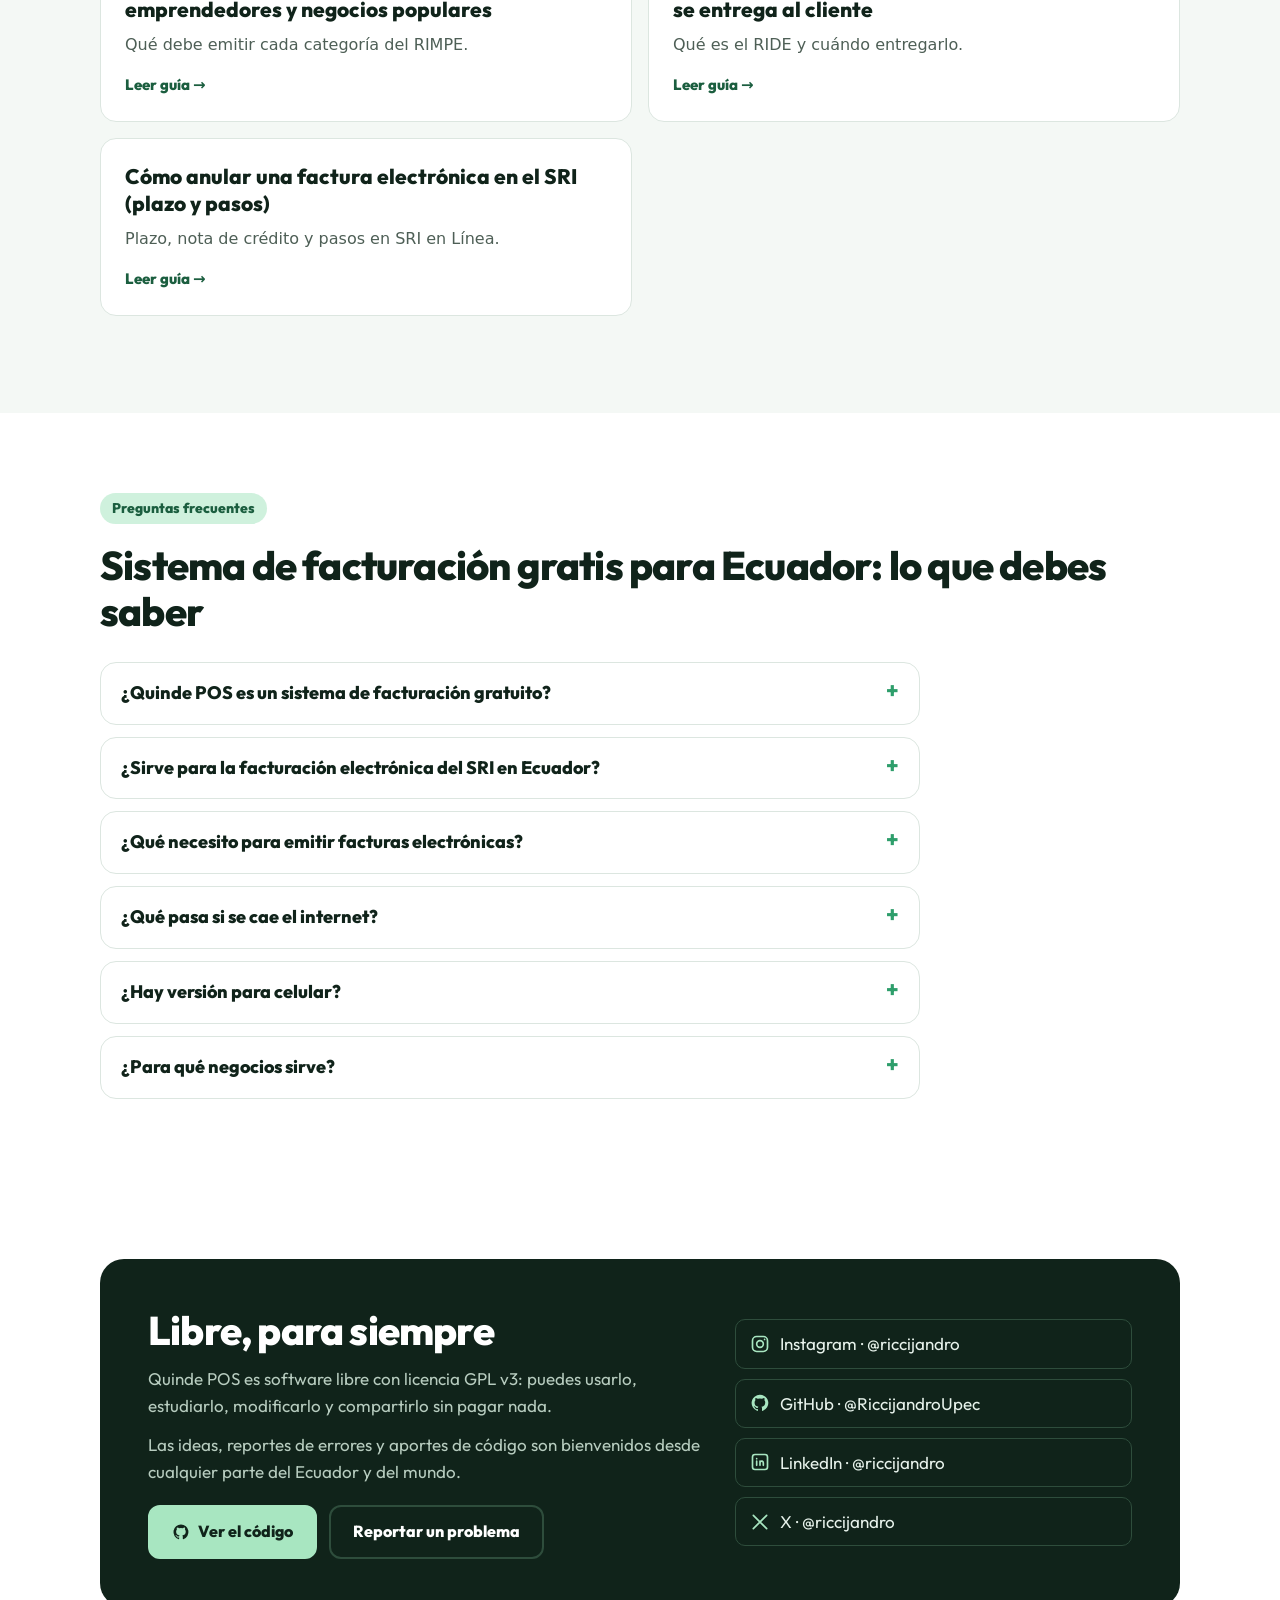
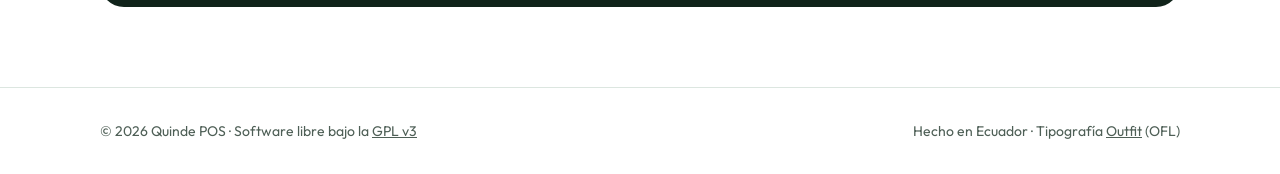
==== commit 4c81e877: "Pagina: guias mas faciles de leer (indice, resumen, pasos, letra de lectura, progreso y llamada a la" ====
--- a/docs/index.html
+++ b/docs/index.html
@@ -137,7 +137,7 @@
   <link rel="icon" type="image/svg+xml" href="assets/icono.svg">
   <link rel="apple-touch-icon" href="assets/icono.png">
   <link rel="stylesheet" href="assets/estilo.css">
-  <link rel="stylesheet" href="assets/guias.css">
+  <link rel="stylesheet" href="assets/guias.css?v=2">
 </head>
 <body>
 
--- a/docs/assets/guias.css
+++ b/docs/assets/guias.css
@@ -1,32 +1,482 @@
-/* Guías de Quinde POS (docs/guias). */
-.articulo { max-width: 808px; margin: 0 auto; padding-top: 48px; padding-bottom: 72px; overflow-wrap: break-word; }
-.migas { font-size: 15px; color: var(--texto-suave); margin-bottom: 18px; }
-.migas a { color: inherit; }
-.articulo h1 { font-size: clamp(32px, 4.6vw, 48px); }
-.articulo h2 { font-size: 28px; margin: 40px 0 12px; letter-spacing: -0.01em; }
-.articulo p, .articulo li { font-size: 18px; line-height: 1.65; }
-.articulo .entrada { font-size: 20px; color: var(--texto-suave); }
-.articulo ul, .articulo ol { padding-left: 1.3em; }
+/* Guías de Quinde POS (docs/guias): lectura cómoda, índice, pasos y llamada a la acción. */
+
+:root {
+  --lectura: "Segoe UI", system-ui, -apple-system, Roboto, "Helvetica Neue", Arial, sans-serif;
+  --suave-verde: #E8F5EE;
+  --linea: #CFE3D7;
+}
+
+@media (prefers-color-scheme: dark) {
+  :root {
+    --suave-verde: #133224;
+    --linea: #2A4A39;
+  }
+}
+
+/* ---------- Barra de progreso de lectura ---------- */
+
+.progreso {
+  position: fixed;
+  top: 0;
+  left: 0;
+  height: 3px;
+  width: 0;
+  background: var(--quinde);
+  z-index: 20;
+}
+
+/* ---------- Cabecera de la guía ---------- */
+
+.guia-cabecera {
+  background: linear-gradient(180deg, var(--suave-verde), var(--fondo));
+  border-bottom: 1px solid var(--borde);
+  padding: 40px 0 36px;
+}
+
+.guia-cabecera__in { max-width: 860px; }
+
+.migas { font-size: 14px; color: var(--texto-suave); margin-bottom: 16px; }
+.migas a { color: inherit; text-decoration: none; }
+.migas a:hover { color: var(--acento); text-decoration: underline; }
+
+.guia-cabecera h1 {
+  font-size: clamp(30px, 4.4vw, 46px);
+  line-height: 1.12;
+  letter-spacing: -0.02em;
+  margin: 0 0 18px;
+  text-wrap: balance;
+}
+
+.guia-cabecera .entrada {
+  font-family: var(--lectura);
+  font-size: 19px;
+  line-height: 1.65;
+  color: var(--texto);
+  margin: 0 0 22px;
+  padding: 18px 20px;
+  background: var(--tarjeta);
+  border: 1px solid var(--borde);
+  border-left: 4px solid var(--quinde);
+  border-radius: 12px;
+}
+
+.guia-meta {
+  display: flex;
+  flex-wrap: wrap;
+  gap: 8px 10px;
+  margin: 0;
+  padding: 0;
+  list-style: none;
+  font-family: var(--lectura);
+  font-size: 14px;
+  color: var(--texto-suave);
+}
+
+.guia-meta li {
+  display: inline-flex;
+  align-items: center;
+  gap: 6px;
+  padding: 5px 12px;
+  border: 1px solid var(--borde);
+  border-radius: 999px;
+  background: var(--tarjeta);
+}
+
+.guia-meta .oficial { color: var(--acento); border-color: var(--linea); font-weight: 600; }
+
+/* ---------- Cuerpo: índice + contenido ---------- */
+
+.guia-cuerpo {
+  display: grid;
+  grid-template-columns: minmax(0, 1fr);
+  gap: 28px;
+  padding-top: 28px;
+  padding-bottom: 72px;
+}
+
+@media (min-width: 1024px) {
+  .guia-cuerpo {
+    grid-template-columns: 250px minmax(0, 720px);
+    gap: 56px;
+    justify-content: center;
+    padding-top: 44px;
+  }
+}
+
+.indice { font-family: var(--lectura); }
+
+@media (min-width: 1024px) {
+  .indice__caja { position: sticky; top: 88px; }
+}
+
+.indice details {
+  border: 1px solid var(--borde);
+  border-radius: 12px;
+  background: var(--tarjeta);
+}
+
+.indice summary {
+  cursor: pointer;
+  padding: 14px 16px;
+  font-weight: 700;
+  font-size: 15px;
+  list-style: none;
+  display: flex;
+  justify-content: space-between;
+  align-items: center;
+}
+
+.indice summary::-webkit-details-marker { display: none; }
+.indice summary::after { content: "▾"; color: var(--texto-suave); transition: transform .2s; }
+.indice details[open] summary::after { transform: rotate(180deg); }
+
+.indice ol {
+  margin: 0;
+  padding: 0 8px 10px;
+  list-style: none;
+  counter-reset: indice;
+}
+
+.indice li { counter-increment: indice; }
+
+.indice ol a {
+  display: flex;
+  gap: 10px;
+  padding: 8px 10px;
+  border-radius: 8px;
+  font-size: 14.5px;
+  line-height: 1.4;
+  color: var(--texto-suave);
+  text-decoration: none;
+}
+
+.indice ol a::before {
+  content: counter(indice);
+  flex: none;
+  width: 20px;
+  font-weight: 700;
+  color: var(--acento);
+}
+
+.indice ol a:hover { background: var(--fondo-suave); color: var(--texto); }
+.indice ol a.activo { background: var(--suave-verde); color: var(--texto); font-weight: 600; }
+
+.indice__cta {
+  display: none;
+  margin-top: 16px;
+  padding: 18px;
+  border-radius: 12px;
+  background: var(--selva);
+  color: #fff;
+}
+
+@media (min-width: 1024px) {
+  .indice__cta { display: block; }
+}
+
+.indice__cta b { display: block; font-family: "Outfit", var(--lectura); font-size: 17px; margin-bottom: 6px; }
+.indice__cta p { margin: 0 0 12px; font-size: 14px; line-height: 1.5; color: #D6EBDF; }
+.indice__cta .boton { width: 100%; justify-content: center; background: var(--brote); color: var(--tinta); border-color: var(--brote); }
+
+/* ---------- Texto del artículo ---------- */
+
+.articulo { overflow-wrap: break-word; }
+
+.articulo p,
+.articulo li,
+.articulo td,
+.articulo th {
+  font-family: var(--lectura);
+}
+
+.articulo p,
+.articulo li {
+  font-size: 18px;
+  line-height: 1.75;
+}
+
+.articulo p { margin: 0 0 18px; }
+
+.articulo h2 {
+  font-size: clamp(24px, 2.6vw, 30px);
+  line-height: 1.2;
+  letter-spacing: -0.015em;
+  margin: 52px 0 16px;
+  padding-top: 4px;
+  scroll-margin-top: 90px;
+  text-wrap: balance;
+}
+
+.articulo > h2:first-child { margin-top: 0; }
+
+.articulo h2::before {
+  content: "";
+  display: block;
+  width: 36px;
+  height: 4px;
+  border-radius: 4px;
+  background: var(--quinde);
+  margin-bottom: 14px;
+}
+
+.articulo h3 { font-size: 21px; margin: 32px 0 10px; }
+
+.articulo b,
+.articulo strong { color: var(--texto); font-weight: 700; }
+
+.articulo a { color: var(--acento); text-underline-offset: 3px; text-decoration-thickness: 1px; }
+.articulo a:hover { text-decoration-thickness: 2px; }
+
+.articulo ul,
+.articulo ol { padding-left: 1.3em; margin: 0 0 20px; }
+
 .articulo li { margin: 8px 0; }
-.articulo a { color: var(--quinde); }
-.articulo code { background: var(--fondo-suave); border: 1px solid var(--borde); border-radius: 6px; padding: 1px 6px; font-size: 0.92em; }
-.lista-pasos li::marker { font-weight: 800; color: var(--quinde); }
-.lista-check { list-style: none; padding-left: 0 !important; }
-.lista-check li::before { content: "✓"; color: var(--quinde); font-weight: 800; margin-right: 10px; }
-.nota { font-size: 15px !important; color: var(--texto-suave); border-top: 1px solid var(--borde); padding-top: 16px; margin-top: 32px; }
-.tabla-envoltura { overflow-x: auto; border: 1px solid var(--borde); border-radius: var(--radio); }
-.articulo table { border-collapse: collapse; width: 100%; min-width: 560px; font-size: 16px; }
-.articulo th, .articulo td { text-align: left; padding: 12px 14px; border-bottom: 1px solid var(--borde); vertical-align: top; }
-.articulo thead th { background: var(--fondo-suave); }
-.articulo tbody tr:last-child th, .articulo tbody tr:last-child td { border-bottom: 0; }
-.cta { margin-top: 44px; padding: 28px; border-radius: var(--radio); background: var(--fondo-suave); border: 1px solid var(--borde); }
-.cta h2 { margin-top: 0; }
-.relacionadas { margin-top: 36px; }
-.relacionadas ul { list-style: none; padding: 0 !important; display: grid; gap: 10px; }
-.relacionadas a { display: block; padding: 14px 18px; border: 1px solid var(--borde); border-radius: 12px; text-decoration: none; font-weight: 800; color: var(--texto); }
-.relacionadas a:hover { border-color: var(--quinde); }
-.tarjetas-guias { list-style: none; padding: 0; display: grid; gap: 16px; }
-.tarjetas-guias a { display: block; padding: 22px 24px; border: 1px solid var(--borde); border-radius: var(--radio); background: var(--tarjeta); text-decoration: none; color: var(--texto); }
-.tarjetas-guias a:hover { border-color: var(--quinde); }
-.tarjetas-guias b { display: block; font-size: 22px; margin-bottom: 6px; }
-.tarjetas-guias span { color: var(--texto-suave); font-size: 17px; line-height: 1.5; }
+.articulo li::marker { color: var(--quinde); }
+
+.articulo code {
+  background: var(--suave-verde);
+  border: 1px solid var(--linea);
+  border-radius: 6px;
+  padding: 1px 6px;
+  font-size: 0.88em;
+}
+
+/* Listas cortas (por ejemplo, entidades): etiquetas en cuadrícula. */
+.articulo .lista-chips {
+  list-style: none;
+  padding: 0;
+  display: grid;
+  grid-template-columns: repeat(auto-fill, minmax(150px, 1fr));
+  gap: 10px;
+}
+
+.articulo .lista-chips li {
+  margin: 0;
+  padding: 10px 14px;
+  font-size: 15.5px;
+  line-height: 1.4;
+  border: 1px solid var(--borde);
+  border-radius: 10px;
+  background: var(--tarjeta);
+}
+
+/* Pasos numerados: número grande y línea que los une. */
+.articulo .lista-pasos {
+  list-style: none;
+  padding: 0;
+  counter-reset: paso;
+}
+
+.articulo .lista-pasos li {
+  counter-increment: paso;
+  position: relative;
+  margin: 0;
+  padding: 0 0 22px 60px;
+}
+
+.articulo .lista-pasos li::before {
+  content: counter(paso);
+  position: absolute;
+  left: 0;
+  top: 0;
+  width: 40px;
+  height: 40px;
+  border-radius: 50%;
+  display: grid;
+  place-items: center;
+  background: var(--selva);
+  color: #fff;
+  font-family: "Outfit", var(--lectura);
+  font-weight: 800;
+  font-size: 18px;
+  line-height: 1;
+}
+
+.articulo .lista-pasos li::after {
+  content: "";
+  position: absolute;
+  left: 19px;
+  top: 46px;
+  bottom: 6px;
+  width: 2px;
+  background: var(--linea);
+}
+
+.articulo .lista-pasos li:last-child { padding-bottom: 4px; }
+.articulo .lista-pasos li:last-child::after { display: none; }
+
+/* Lista de verificación: tarjeta con checks. */
+.articulo .lista-check {
+  list-style: none;
+  padding: 20px 22px;
+  border-radius: 14px;
+  background: var(--suave-verde);
+  border: 1px solid var(--linea);
+}
+
+.articulo .lista-check li {
+  position: relative;
+  padding-left: 36px;
+  margin: 10px 0;
+}
+
+.articulo .lista-check li::before {
+  content: "✓";
+  position: absolute;
+  left: 0;
+  top: 3px;
+  width: 24px;
+  height: 24px;
+  border-radius: 50%;
+  display: grid;
+  place-items: center;
+  background: var(--quinde);
+  color: #fff;
+  font-size: 13px;
+  font-weight: 800;
+  line-height: 1;
+}
+
+/* Tablas. */
+.tabla-envoltura {
+  overflow-x: auto;
+  border: 1px solid var(--borde);
+  border-radius: var(--radio);
+  margin: 0 0 22px;
+  background: var(--tarjeta);
+}
+
+.articulo table { border-collapse: collapse; width: 100%; min-width: 560px; }
+.articulo th,
+.articulo td { text-align: left; padding: 13px 16px; border-bottom: 1px solid var(--borde); vertical-align: top; font-size: 16px; line-height: 1.55; }
+.articulo thead th { background: var(--suave-verde); font-size: 14px; text-transform: uppercase; letter-spacing: .04em; }
+.articulo tbody tr:nth-child(even) td,
+.articulo tbody tr:nth-child(even) th { background: var(--fondo-suave); }
+.articulo tbody tr:last-child th,
+.articulo tbody tr:last-child td { border-bottom: 0; }
+
+/* Fuentes oficiales y nota final. */
+.articulo .fuentes {
+  margin-top: 48px;
+  padding: 20px 22px;
+  border-radius: 14px;
+  border: 1px solid var(--borde);
+  background: var(--fondo-suave);
+}
+
+.articulo .fuentes h2 { margin: 0 0 10px; font-size: 18px; }
+.articulo .fuentes h2::before { display: none; }
+.articulo .fuentes li { font-size: 15px; line-height: 1.55; margin: 6px 0; }
+.articulo .fuentes ul { margin: 0; }
+
+.articulo .nota {
+  font-size: 14px;
+  line-height: 1.6;
+  color: var(--texto-suave);
+  margin-top: 18px;
+}
+
+/* ---------- Llamada a la acción ---------- */
+
+.cta {
+  margin-top: 48px;
+  padding: 32px 28px;
+  border-radius: 20px;
+  background: radial-gradient(120% 140% at 100% 0%, #2E9E6B 0%, #1B5E3F 55%, #10231A 100%);
+  color: #fff;
+  box-shadow: var(--sombra);
+}
+
+.cta h2 { margin: 0 0 8px; color: #fff; }
+.cta h2::before { display: none; }
+.cta p { color: #D6EBDF; margin-bottom: 20px; }
+.cta .boton { background: var(--brote); color: var(--tinta); border-color: var(--brote); }
+.cta .boton.secundario { background: transparent; color: #fff; border-color: rgba(255, 255, 255, .45); }
+
+/* ---------- Otras guías ---------- */
+
+.relacionadas { margin-top: 48px; }
+.relacionadas h2::before { display: none; }
+.relacionadas ul { list-style: none; padding: 0; display: grid; gap: 12px; }
+
+@media (min-width: 640px) {
+  .relacionadas ul { grid-template-columns: 1fr 1fr; }
+}
+
+.relacionadas li { margin: 0; }
+
+.relacionadas a {
+  display: flex;
+  justify-content: space-between;
+  align-items: center;
+  gap: 14px;
+  height: 100%;
+  padding: 16px 18px;
+  border: 1px solid var(--borde);
+  border-radius: 12px;
+  background: var(--tarjeta);
+  text-decoration: none;
+  font-family: var(--lectura);
+  font-weight: 600;
+  font-size: 16px;
+  line-height: 1.4;
+  color: var(--texto);
+  transition: border-color .15s, transform .15s;
+}
+
+.relacionadas a::after { content: "→"; color: var(--acento); font-weight: 700; }
+.relacionadas a:hover { border-color: var(--quinde); transform: translateY(-2px); }
+
+/* ---------- Índice de guías (guias/index.html) ---------- */
+
+.pagina-guias { max-width: 980px; padding-top: 48px; padding-bottom: 72px; }
+.pagina-guias h1 { font-size: clamp(32px, 4.6vw, 48px); letter-spacing: -0.02em; margin-bottom: 12px; }
+.pagina-guias .entrada { font-family: var(--lectura); font-size: 19px; color: var(--texto-suave); margin-bottom: 32px; }
+
+.tarjetas-guias {
+  list-style: none;
+  padding: 0;
+  display: grid;
+  gap: 16px;
+}
+
+@media (min-width: 720px) {
+  .tarjetas-guias { grid-template-columns: 1fr 1fr; }
+}
+
+.tarjetas-guias li { margin: 0; }
+
+.tarjetas-guias a {
+  display: flex;
+  flex-direction: column;
+  height: 100%;
+  padding: 24px;
+  border: 1px solid var(--borde);
+  border-radius: var(--radio);
+  background: var(--tarjeta);
+  text-decoration: none;
+  color: var(--texto);
+  transition: border-color .15s, transform .15s, box-shadow .15s;
+}
+
+.tarjetas-guias a:hover { border-color: var(--quinde); transform: translateY(-3px); box-shadow: var(--sombra); }
+.tarjetas-guias b { display: block; font-size: 21px; line-height: 1.25; margin-bottom: 10px; }
+.tarjetas-guias span { font-family: var(--lectura); color: var(--texto-suave); font-size: 16px; line-height: 1.6; flex: 1; }
+.tarjetas-guias a::after { content: "Leer guía →"; margin-top: 16px; font-weight: 700; font-size: 15px; color: var(--acento); }
+
+@media (max-width: 620px) {
+  .guia-cabecera { padding: 28px 0 26px; }
+  .guia-cabecera .entrada { font-size: 17.5px; padding: 16px; }
+  .articulo p,
+  .articulo li { font-size: 17px; }
+  .articulo h2 { margin-top: 40px; }
+  .articulo .lista-pasos li { padding-left: 54px; }
+  .cta { padding: 26px 20px; }
+  .cta .acciones .boton { width: 100%; justify-content: center; }
+}
+
+@media (prefers-reduced-motion: reduce) {
+  .relacionadas a,
+  .tarjetas-guias a,
+  .indice summary::after { transition: none; }
+}
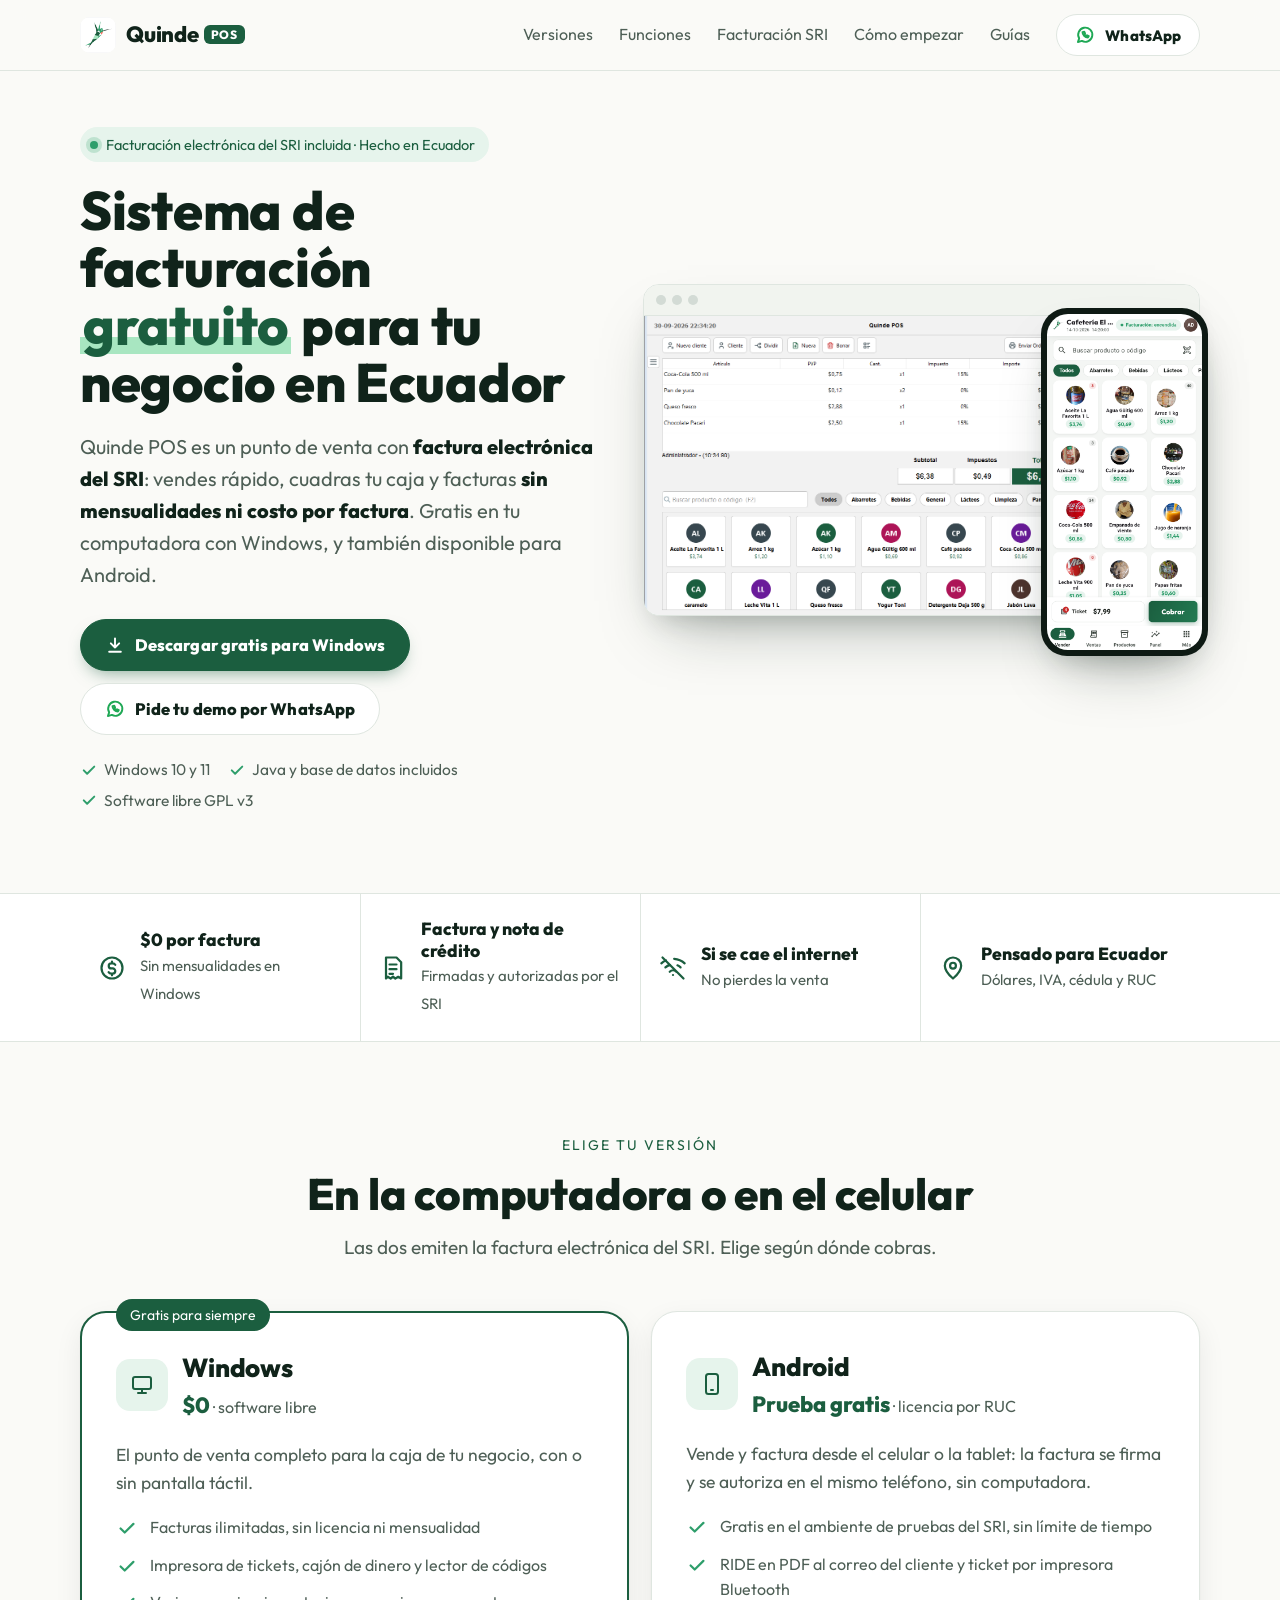
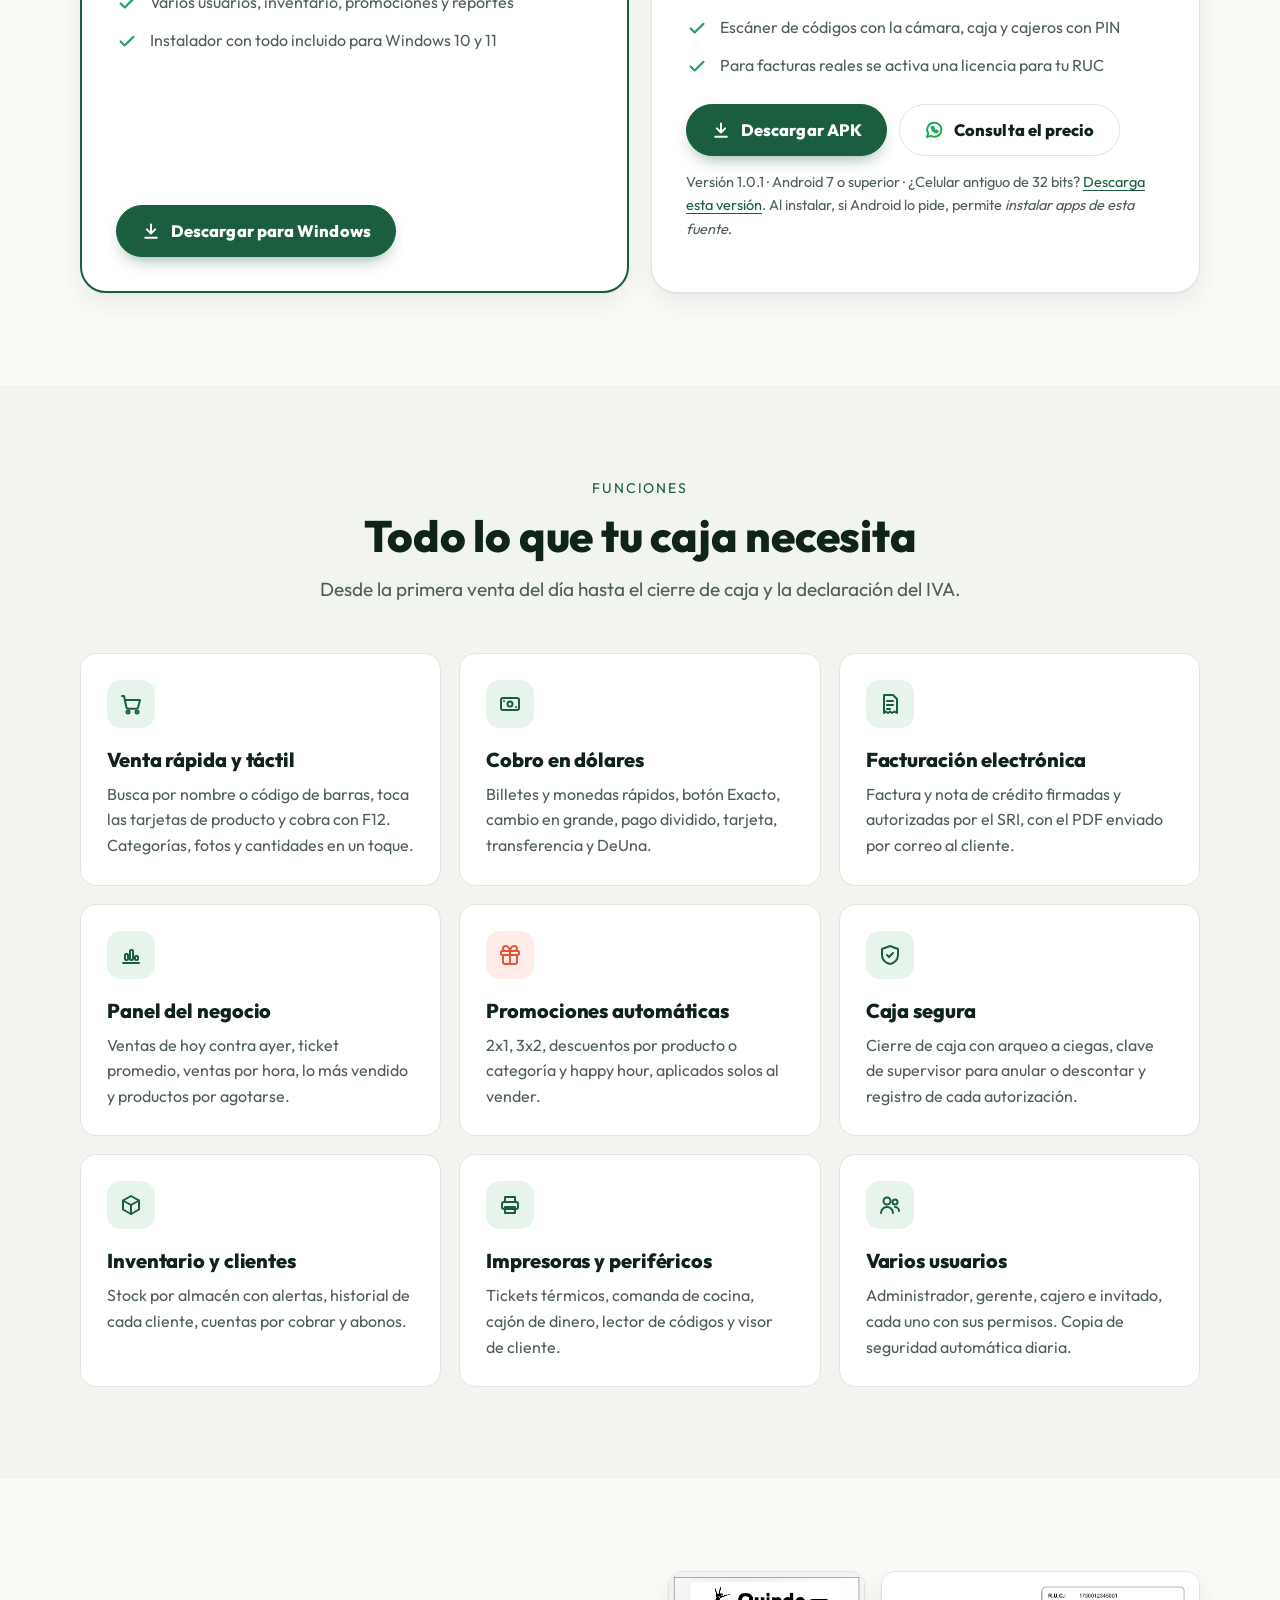
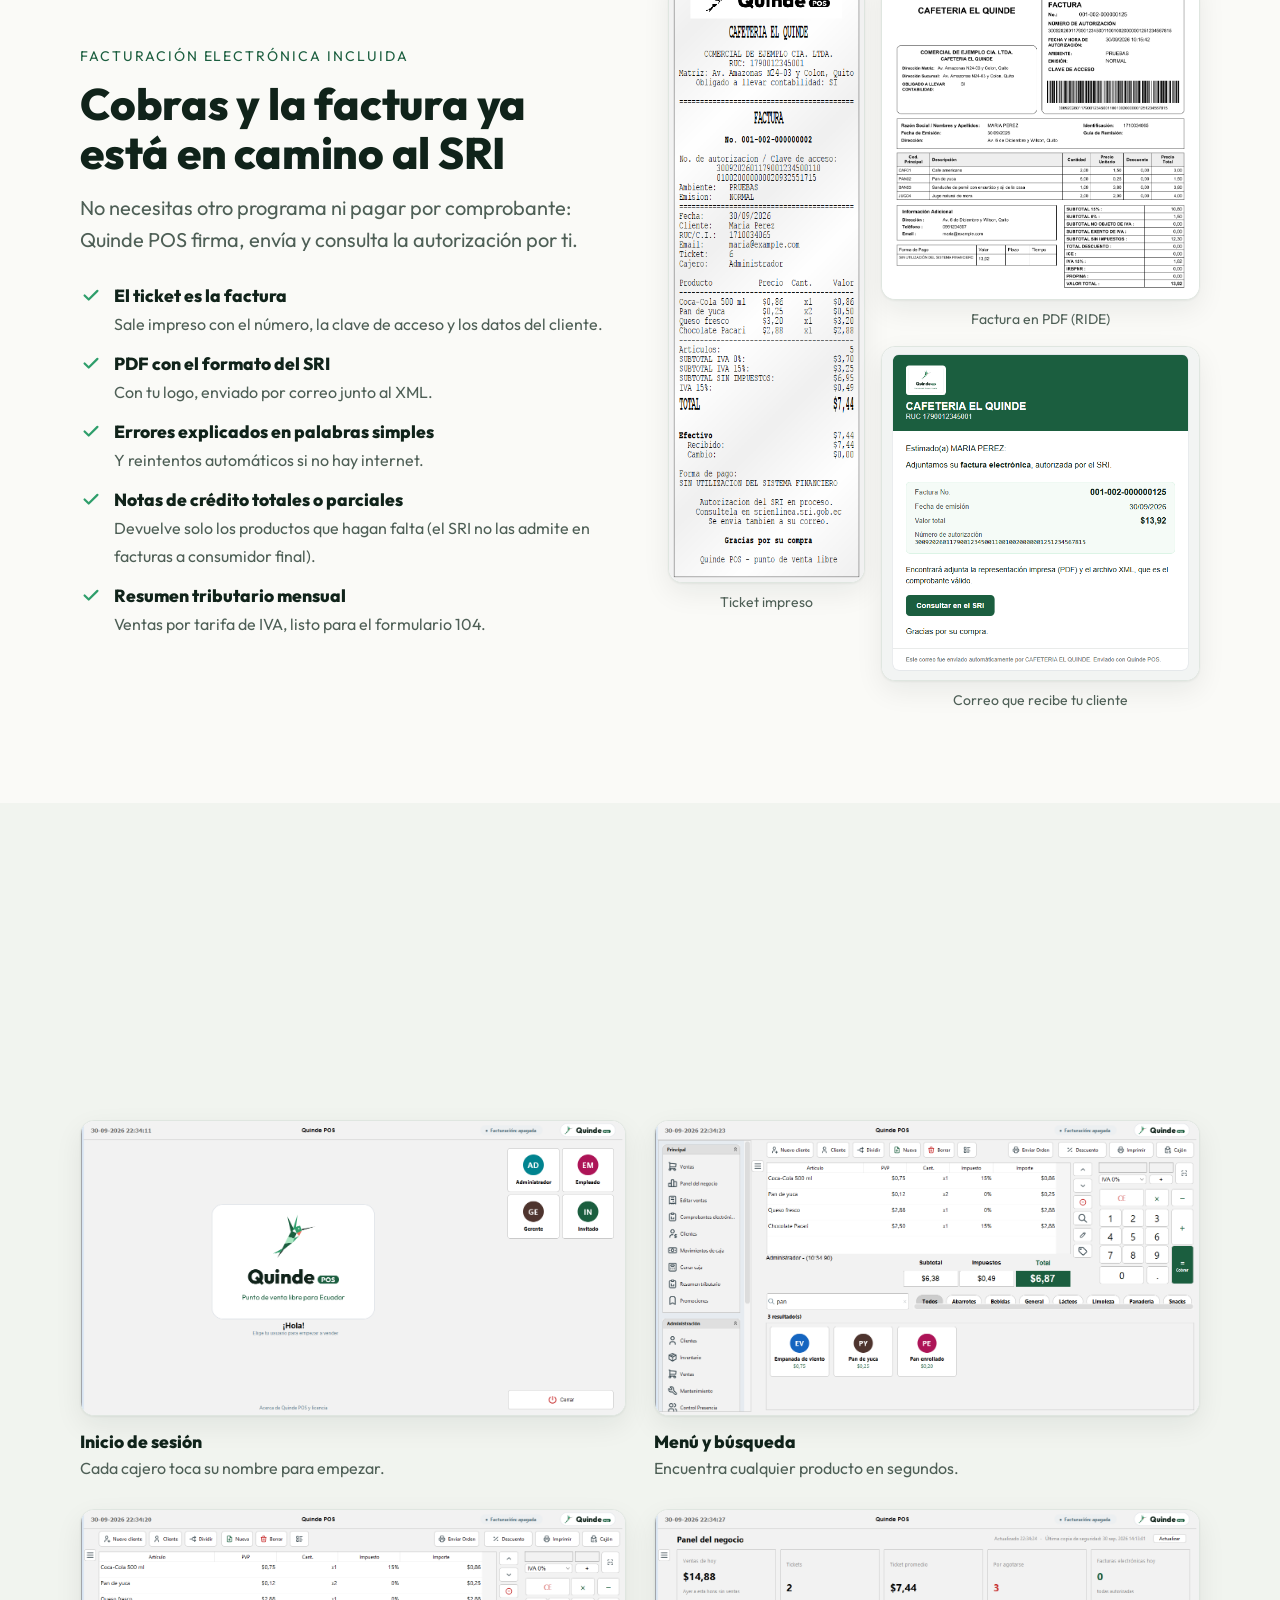
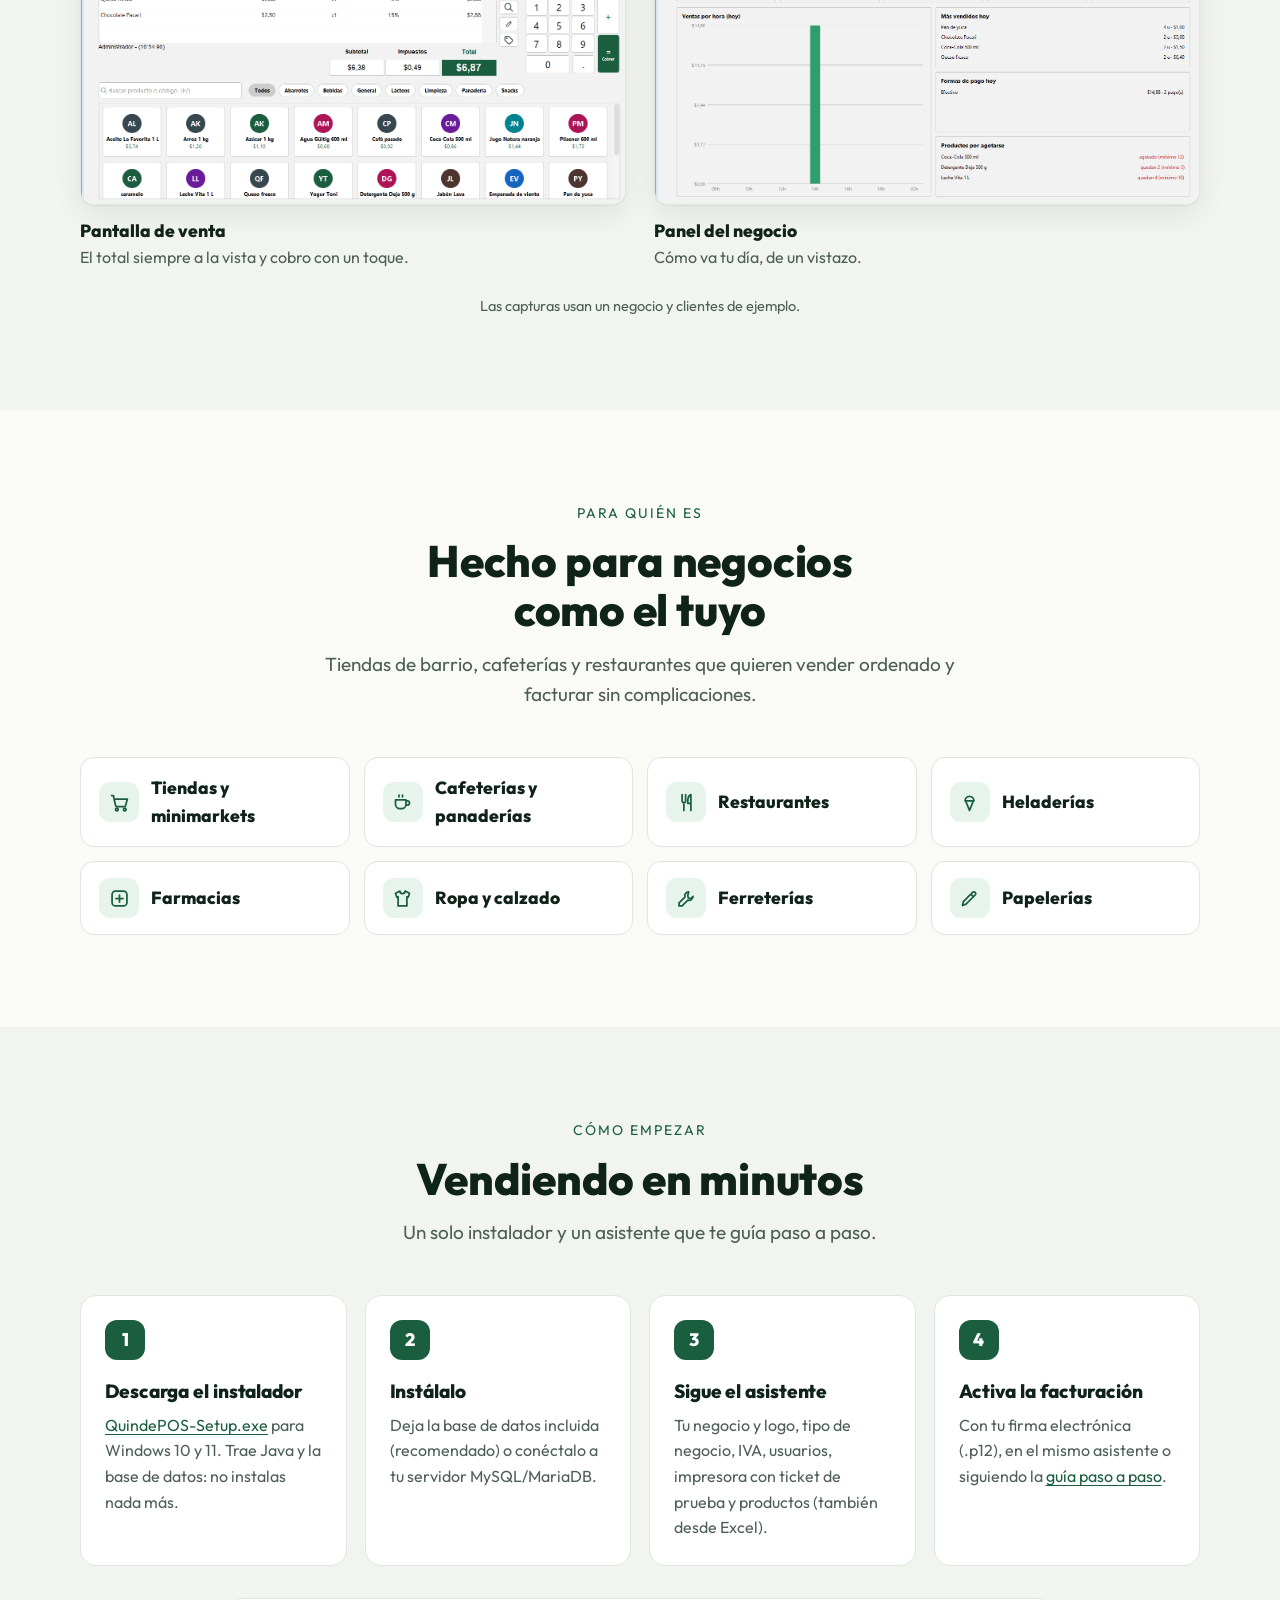
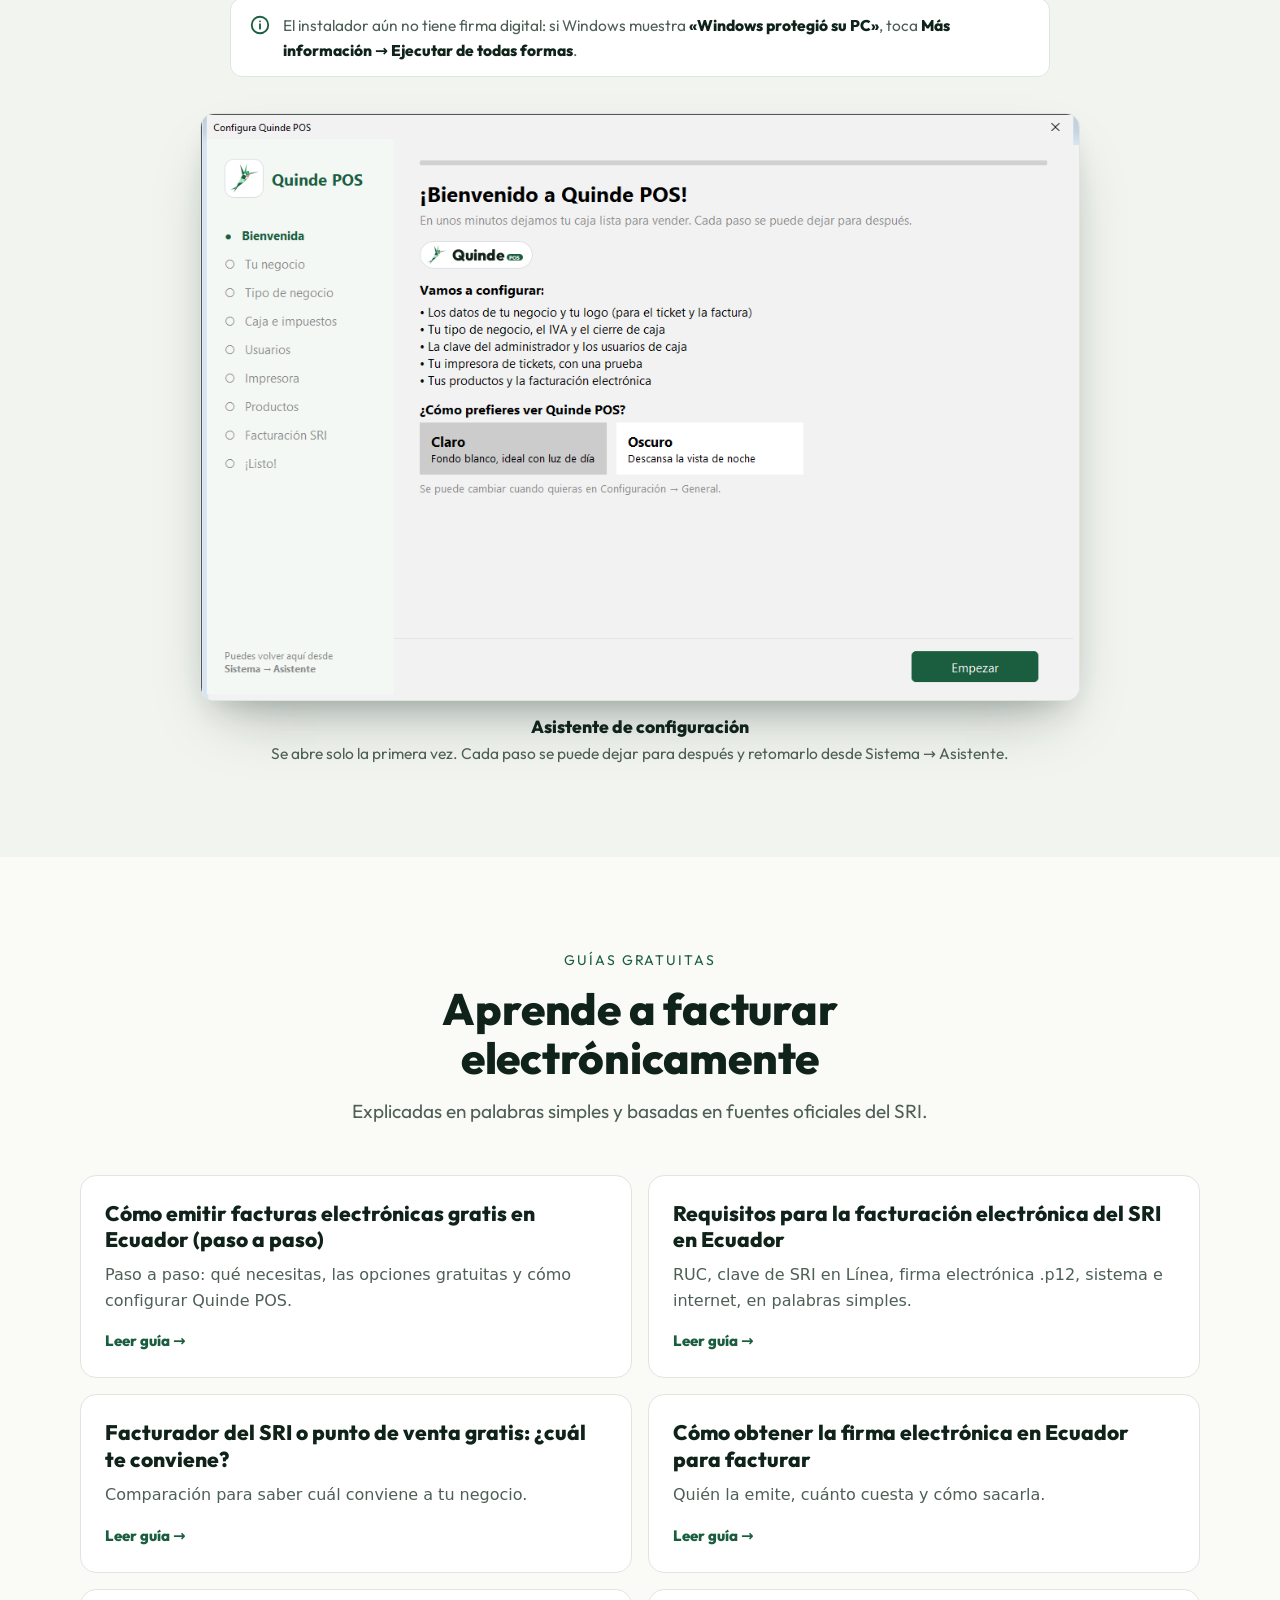
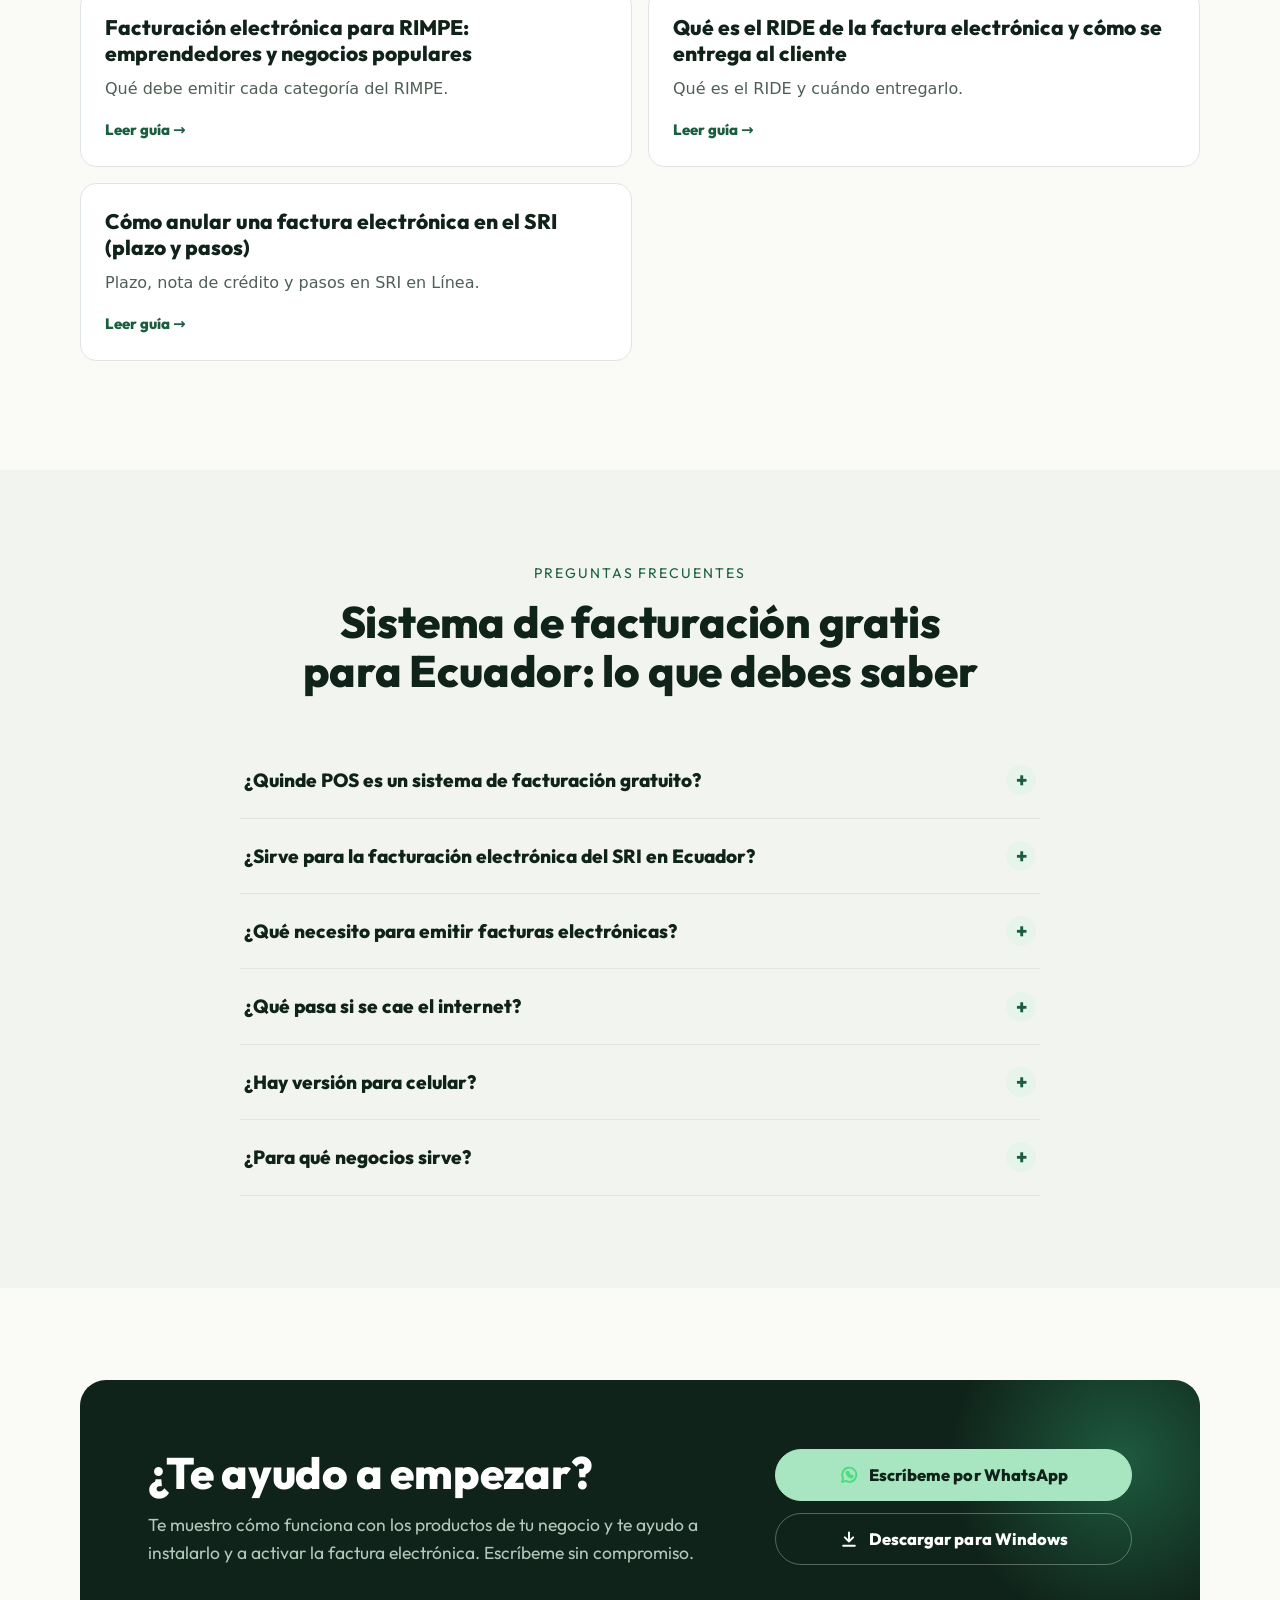
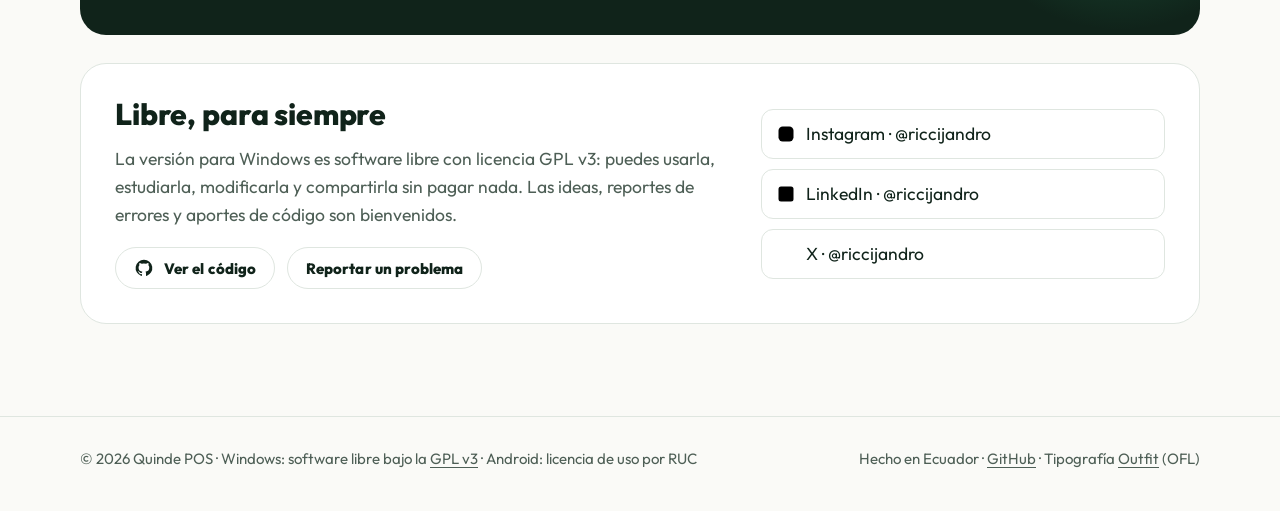
==== commit ea1354fd: "Pagina: rediseno en tema claro (verde selva solo para acciones), titular legible, captura grande de " ====
--- a/docs/index.html
+++ b/docs/index.html
@@ -5,7 +5,7 @@
   <meta name="viewport" content="width=device-width, initial-scale=1">
   <title>Sistema de facturación electrónica gratis para Ecuador · Quinde POS</title>
   <meta name="description" content="Sistema de facturación electrónica gratuito para Ecuador, autorizado con el SRI: punto de venta, caja, inventario y reportes para tu negocio. Descárgalo gratis para Windows o Android.">
-  <meta name="theme-color" content="#1B5E3F">
+  <meta name="theme-color" content="#FAFAF7">
   <meta property="og:title" content="Sistema de facturación electrónica gratis para Ecuador · Quinde POS">
   <meta property="og:description" content="Sistema de facturación electrónica gratuito para Ecuador: ventas, caja, inventario y factura del SRI.">
   <meta property="og:image" content="https://quindepos.cyrshop.app/assets/compartir.png">
@@ -136,51 +136,63 @@
   <link rel="icon" type="image/png" sizes="32x32" href="assets/favicon-32.png">
   <link rel="icon" type="image/svg+xml" href="assets/icono.svg">
   <link rel="apple-touch-icon" href="assets/icono.png">
-  <link rel="stylesheet" href="assets/estilo.css">
-  <link rel="stylesheet" href="assets/guias.css?v=2">
+  <link rel="preload" as="font" type="font/ttf" href="assets/fuentes/Outfit-ExtraBold.ttf" crossorigin>
+  <script>document.documentElement.classList.add('js')</script>
+  <link rel="stylesheet" href="assets/estilo.css?v=3">
+  <link rel="stylesheet" href="assets/guias.css?v=3">
 </head>
 <body>
+<a class="saltar" href="#inicio">Saltar al contenido</a>
 
 <svg width="0" height="0" style="position:absolute" aria-hidden="true">
   <defs>
-    <symbol id="i-check" viewBox="0 0 24 24" fill="none" stroke="currentColor" stroke-width="2" stroke-linecap="round" stroke-linejoin="round"><circle cx="12" cy="12" r="9"/><path d="M8.5 12.5l2.5 2.5 4.5-5"/></symbol>
-    <symbol id="i-carrito" viewBox="0 0 24 24" fill="none" stroke="currentColor" stroke-width="2" stroke-linecap="round" stroke-linejoin="round"><circle cx="9" cy="20" r="1.5"/><circle cx="18" cy="20" r="1.5"/><path d="M3 4h2l2.4 11.2a2 2 0 0 0 2 1.6h7.7a2 2 0 0 0 2-1.6L21 8H6.2"/></symbol>
-    <symbol id="i-factura" viewBox="0 0 24 24" fill="none" stroke="currentColor" stroke-width="2" stroke-linecap="round" stroke-linejoin="round"><path d="M6 3h9l4 4v14l-2.5-1.5L14 21l-2-1.5L10 21l-2.5-1.5L6 21z"/><path d="M9 9h6M9 13h6M9 17h3"/></symbol>
-    <symbol id="i-dinero" viewBox="0 0 24 24" fill="none" stroke="currentColor" stroke-width="2" stroke-linecap="round" stroke-linejoin="round"><rect x="3" y="6" width="18" height="12" rx="2"/><circle cx="12" cy="12" r="2.5"/><path d="M6 9v.01M18 15v.01"/></symbol>
-    <symbol id="i-grafico" viewBox="0 0 24 24" fill="none" stroke="currentColor" stroke-width="2" stroke-linecap="round" stroke-linejoin="round"><path d="M4 20h16"/><rect x="6" y="11" width="3" height="6" rx="1"/><rect x="11" y="7" width="3" height="10" rx="1"/><rect x="16" y="13" width="3" height="4" rx="1"/></symbol>
-    <symbol id="i-escudo" viewBox="0 0 24 24" fill="none" stroke="currentColor" stroke-width="2" stroke-linecap="round" stroke-linejoin="round"><path d="M12 3l8 3v6c0 4.5-3.4 8.2-8 9-4.6-.8-8-4.5-8-9V6z"/><path d="M9 12l2 2 4-4"/></symbol>
-    <symbol id="i-regalo" viewBox="0 0 24 24" fill="none" stroke="currentColor" stroke-width="2" stroke-linecap="round" stroke-linejoin="round"><rect x="3" y="8" width="18" height="4" rx="1"/><path d="M12 8v13M19 12v7a2 2 0 0 1-2 2H7a2 2 0 0 1-2-2v-7"/><path d="M7.5 8a2.5 2.5 0 0 1 0-5C11 3 12 8 12 8s1-5 4.5-5a2.5 2.5 0 0 1 0 5"/></symbol>
-    <symbol id="i-caja" viewBox="0 0 24 24" fill="none" stroke="currentColor" stroke-width="2" stroke-linecap="round" stroke-linejoin="round"><path d="M12 3l8 4.5v9L12 21l-8-4.5v-9z"/><path d="M12 12l8-4.5M12 12v9M12 12L4 7.5"/></symbol>
-    <symbol id="i-impresora" viewBox="0 0 24 24" fill="none" stroke="currentColor" stroke-width="2" stroke-linecap="round" stroke-linejoin="round"><path d="M7 9V4h10v5"/><rect x="4" y="9" width="16" height="7" rx="2"/><path d="M7 14h10v6H7z"/></symbol>
-    <symbol id="i-usuarios" viewBox="0 0 24 24" fill="none" stroke="currentColor" stroke-width="2" stroke-linecap="round" stroke-linejoin="round"><circle cx="9" cy="8" r="3.5"/><path d="M3 20c0-3.3 2.7-6 6-6s6 2.7 6 6"/><circle cx="17" cy="9" r="2.5"/><path d="M17 14c2.2 0 4 1.8 4 4"/></symbol>
-    <symbol id="i-sinred" viewBox="0 0 24 24" fill="none" stroke="currentColor" stroke-width="2" stroke-linecap="round" stroke-linejoin="round"><path d="M12 18h.01M9.2 15.2a4 4 0 0 1 5.6 0M5.5 11.5a9 9 0 0 1 4-2.2M18.5 11.5a9 9 0 0 0-2.7-1.8M2 8a14 14 0 0 1 4-2.6M22 8a14 14 0 0 0-9-3.9M3 3l18 18"/></symbol>
-    <symbol id="i-libre" viewBox="0 0 24 24" fill="none" stroke="currentColor" stroke-width="2" stroke-linecap="round" stroke-linejoin="round"><path d="M8 9l-4 3 4 3M16 9l4 3-4 3M13.5 6l-3 12"/></symbol>
-    <symbol id="i-monitor" viewBox="0 0 24 24" fill="none" stroke="currentColor" stroke-width="2" stroke-linecap="round" stroke-linejoin="round"><rect x="3" y="4" width="18" height="12" rx="2"/><path d="M8 20h8M12 16v4"/></symbol>
-    <symbol id="i-ecuador" viewBox="0 0 24 24" fill="none" stroke="currentColor" stroke-width="2" stroke-linecap="round" stroke-linejoin="round"><path d="M12 21s-7-6-7-11a7 7 0 0 1 14 0c0 5-7 11-7 11z"/><circle cx="12" cy="10" r="2.5"/></symbol>
-    <symbol id="i-descarga" viewBox="0 0 24 24" fill="none" stroke="currentColor" stroke-width="2" stroke-linecap="round" stroke-linejoin="round"><path d="M12 4v11M7 10l5 5 5-5M5 20h14"/></symbol>
-    <symbol id="i-android" viewBox="0 0 24 24" fill="none" stroke="currentColor" stroke-width="2" stroke-linecap="round" stroke-linejoin="round"><rect x="6" y="2" width="12" height="20" rx="2.5"/><path d="M11 18h2"/></symbol>
-    <symbol id="i-github" viewBox="0 0 24 24" fill="currentColor"><path d="M12 2a10 10 0 0 0-3.2 19.5c.5.1.7-.2.7-.5v-1.7c-2.8.6-3.4-1.3-3.4-1.3-.5-1.2-1.1-1.5-1.1-1.5-.9-.6.1-.6.1-.6 1 .1 1.5 1 1.5 1 .9 1.5 2.3 1.1 2.9.8.1-.6.3-1.1.6-1.3-2.2-.3-4.6-1.1-4.6-5a3.9 3.9 0 0 1 1-2.7c-.1-.3-.4-1.3.1-2.7 0 0 .8-.3 2.8 1a9.6 9.6 0 0 1 5 0c1.9-1.3 2.8-1 2.8-1 .5 1.4.2 2.4.1 2.7a3.9 3.9 0 0 1 1 2.7c0 3.9-2.3 4.7-4.6 5 .4.3.7.9.7 1.9V21c0 .3.2.6.7.5A10 10 0 0 0 12 2z"/></symbol>
-    <symbol id="i-instagram" viewBox="0 0 24 24" fill="none" stroke="currentColor" stroke-width="2" stroke-linecap="round" stroke-linejoin="round"><rect x="3" y="3" width="18" height="18" rx="5"/><circle cx="12" cy="12" r="4"/><path d="M17.5 6.5h.01"/></symbol>
-    <symbol id="i-linkedin" viewBox="0 0 24 24" fill="none" stroke="currentColor" stroke-width="2" stroke-linecap="round" stroke-linejoin="round"><rect x="3" y="3" width="18" height="18" rx="3"/><path d="M8 11v5M8 8v.01M12 16v-5M16 16v-3a2 2 0 0 0-4 0"/></symbol>
-    <symbol id="i-x" viewBox="0 0 24 24" fill="none" stroke="currentColor" stroke-width="2" stroke-linecap="round" stroke-linejoin="round"><path d="M4 4l16 16M20 4L4 20"/></symbol>
+    <symbol id="i-check" viewBox="0 0 24 24"><path d="m5 12.5 4.5 4.5L19 7.5"/></symbol>
+    <symbol id="i-carrito" viewBox="0 0 24 24"><circle cx="9" cy="20" r="1.5"/><circle cx="18" cy="20" r="1.5"/><path d="M3 4h2l2.4 11.2a2 2 0 0 0 2 1.6h7.7a2 2 0 0 0 2-1.6L21 8H6.2"/></symbol>
+    <symbol id="i-factura" viewBox="0 0 24 24"><path d="M6 3h9l4 4v14l-2.5-1.5L14 21l-2-1.5L10 21l-2.5-1.5L6 21z"/><path d="M9 9h6M9 13h6M9 17h3"/></symbol>
+    <symbol id="i-dinero" viewBox="0 0 24 24"><rect x="3" y="6" width="18" height="12" rx="2"/><circle cx="12" cy="12" r="2.5"/><path d="M6 9v.01M18 15v.01"/></symbol>
+    <symbol id="i-grafico" viewBox="0 0 24 24"><path d="M4 20h16"/><rect x="6" y="11" width="3" height="6" rx="1"/><rect x="11" y="7" width="3" height="10" rx="1"/><rect x="16" y="13" width="3" height="4" rx="1"/></symbol>
+    <symbol id="i-escudo" viewBox="0 0 24 24"><path d="M12 3l8 3v6c0 4.5-3.4 8.2-8 9-4.6-.8-8-4.5-8-9V6z"/><path d="M9 12l2 2 4-4"/></symbol>
+    <symbol id="i-regalo" viewBox="0 0 24 24"><rect x="3" y="8" width="18" height="4" rx="1"/><path d="M12 8v13M19 12v7a2 2 0 0 1-2 2H7a2 2 0 0 1-2-2v-7"/><path d="M7.5 8a2.5 2.5 0 0 1 0-5C11 3 12 8 12 8s1-5 4.5-5a2.5 2.5 0 0 1 0 5"/></symbol>
+    <symbol id="i-caja" viewBox="0 0 24 24"><path d="M12 3l8 4.5v9L12 21l-8-4.5v-9z"/><path d="M12 12l8-4.5M12 12v9M12 12L4 7.5"/></symbol>
+    <symbol id="i-impresora" viewBox="0 0 24 24"><path d="M7 9V4h10v5"/><rect x="4" y="9" width="16" height="7" rx="2"/><path d="M7 14h10v6H7z"/></symbol>
+    <symbol id="i-usuarios" viewBox="0 0 24 24"><circle cx="9" cy="8" r="3.5"/><path d="M3 20c0-3.3 2.7-6 6-6s6 2.7 6 6"/><circle cx="17" cy="9" r="2.5"/><path d="M17 14c2.2 0 4 1.8 4 4"/></symbol>
+    <symbol id="i-sinred" viewBox="0 0 24 24"><path d="M12 18h.01M9.2 15.2a4 4 0 0 1 5.6 0M5.5 11.5a9 9 0 0 1 4-2.2M18.5 11.5a9 9 0 0 0-2.7-1.8M2 8a14 14 0 0 1 4-2.6M22 8a14 14 0 0 0-9-3.9M3 3l18 18"/></symbol>
+    <symbol id="i-libre" viewBox="0 0 24 24"><path d="M8 9l-4 3 4 3M16 9l4 3-4 3M13.5 6l-3 12"/></symbol>
+    <symbol id="i-monitor" viewBox="0 0 24 24"><rect x="3" y="4" width="18" height="12" rx="2"/><path d="M8 20h8M12 16v4"/></symbol>
+    <symbol id="i-ecuador" viewBox="0 0 24 24"><path d="M12 21s-7-6-7-11a7 7 0 0 1 14 0c0 5-7 11-7 11z"/><circle cx="12" cy="10" r="2.5"/></symbol>
+    <symbol id="i-descarga" viewBox="0 0 24 24"><path d="M12 4v11M7 10l5 5 5-5M5 20h14"/></symbol>
+    <symbol id="i-celular" viewBox="0 0 24 24"><rect x="6" y="2" width="12" height="20" rx="2.5"/><path d="M11 18h2"/></symbol>
+    <symbol id="i-whatsapp" viewBox="0 0 24 24"><path d="M3.5 20.5 5 16a8.5 8.5 0 1 1 3.2 3.1z"/><path d="M9 8.5c0 3.5 3 6.5 6.5 6.5l1-1.6-2-1-1 .8a4.5 4.5 0 0 1-2.2-2.2l.8-1-1-2z"/></symbol>
+    <symbol id="i-info" viewBox="0 0 24 24"><circle cx="12" cy="12" r="9"/><path d="M12 11v5M12 8v.01"/></symbol>
+    <symbol id="i-dolar" viewBox="0 0 24 24"><circle cx="12" cy="12" r="9"/><path d="M14.8 9.2A2.6 2.6 0 0 0 12.4 8h-1a2.2 2.2 0 0 0 0 4.4h1.2a2.2 2.2 0 0 1 0 4.4h-1.1a2.7 2.7 0 0 1-2.4-1.3M12 6.5V8M12 16.8v1.5"/></symbol>
+    <symbol id="i-taza" viewBox="0 0 24 24"><path d="M4 9h12v5a5 5 0 0 1-5 5H9a5 5 0 0 1-5-5z"/><path d="M16 10h1.5a2.5 2.5 0 0 1 0 5H16M8 3.5v2M12 3.5v2"/></symbol>
+    <symbol id="i-cubiertos" viewBox="0 0 24 24"><path d="M7 3v7a2 2 0 0 0 4 0V3M9 12v9M17 21V3c-2 1-3.5 3.5-3.5 7v3H17"/></symbol>
+    <symbol id="i-helado" viewBox="0 0 24 24"><path d="M7 10a5 5 0 0 1 10 0z"/><path d="m7.5 10 4.5 11 4.5-11"/></symbol>
+    <symbol id="i-farmacia" viewBox="0 0 24 24"><rect x="3.5" y="3.5" width="17" height="17" rx="4"/><path d="M12 8v8M8 12h8"/></symbol>
+    <symbol id="i-ropa" viewBox="0 0 24 24"><path d="M9 3.5 4 6l1.5 4.5L7 10v10.5h10V10l1.5.5L20 6l-5-2.5a3 3 0 0 1-6 0z"/></symbol>
+    <symbol id="i-llave" viewBox="0 0 24 24"><path d="M14.5 4.5a4.5 4.5 0 0 0-4.3 5.9L3.5 17.1V20.5h3.4l6.7-6.7a4.5 4.5 0 0 0 5.9-4.3l-2.6 2.6-2.8-.7-.7-2.8z"/></symbol>
+    <symbol id="i-lapiz" viewBox="0 0 24 24"><path d="M4 20l1-4.5L15.5 5a2.1 2.1 0 0 1 3 3L8 18.5zM13.5 7l3 3"/></symbol>
+    <symbol id="i-github" viewBox="0 0 24 24"><path fill="currentColor" stroke="none" d="M12 2a10 10 0 0 0-3.2 19.5c.5.1.7-.2.7-.5v-1.7c-2.8.6-3.4-1.3-3.4-1.3-.5-1.2-1.1-1.5-1.1-1.5-.9-.6.1-.6.1-.6 1 .1 1.5 1 1.5 1 .9 1.5 2.3 1.1 2.9.8.1-.6.3-1.1.6-1.3-2.2-.3-4.6-1.1-4.6-5a3.9 3.9 0 0 1 1-2.7c-.1-.3-.4-1.3.1-2.7 0 0 .8-.3 2.8 1a9.6 9.6 0 0 1 5 0c1.9-1.3 2.8-1 2.8-1 .5 1.4.2 2.4.1 2.7a3.9 3.9 0 0 1 1 2.7c0 3.9-2.3 4.7-4.6 5 .4.3.7.9.7 1.9V21c0 .3.2.6.7.5A10 10 0 0 0 12 2z"/></symbol>
+    <symbol id="i-instagram" viewBox="0 0 24 24"><rect x="3" y="3" width="18" height="18" rx="5"/><circle cx="12" cy="12" r="4"/><path d="M17.5 6.5h.01"/></symbol>
+    <symbol id="i-linkedin" viewBox="0 0 24 24"><rect x="3" y="3" width="18" height="18" rx="3"/><path d="M8 11v5M8 8v.01M12 16v-5M16 16v-3a2 2 0 0 0-4 0"/></symbol>
+    <symbol id="i-x" viewBox="0 0 24 24"><path d="M4 4l16 16M20 4L4 20"/></symbol>
   </defs>
 </svg>
 
 <header class="barra">
   <div class="contenedor">
     <a class="marca" href="#inicio" aria-label="Quinde POS, inicio">
-      <img src="assets/icono.png" alt="" width="34" height="34">
+      <img src="assets/icono.png" alt="" width="36" height="36">
       <span>Quinde<span class="pos">POS</span></span>
     </a>
     <nav class="menu" aria-label="Secciones">
+      <a href="#versiones">Versiones</a>
       <a href="#funciones">Funciones</a>
       <a href="#sri">Facturación SRI</a>
-      <a href="#capturas">Capturas</a>
       <a href="#empezar">Cómo empezar</a>
-      <a href="#android">Android</a>
       <a href="guias/">Guías</a>
-      <a class="boton chico" href="https://github.com/RiccijandroUpec/QuindePOS">
-        <svg aria-hidden="true"><use href="#i-github"/></svg> GitHub
+      <a class="boton chico secundario whatsapp" href="https://wa.me/593983185069?text=Hola%20Richard%2C%20quiero%20saber%20m%C3%A1s%20de%20Quinde%20POS.">
+        <svg aria-hidden="true"><use href="#i-whatsapp"/></svg> WhatsApp
       </a>
     </nav>
   </div>
@@ -191,22 +203,31 @@
   <section class="portada" aria-labelledby="titulo">
     <div class="contenedor">
       <div>
-        <span class="etiqueta">Libre y gratuito · Hecho en Ecuador</span>
+        <span class="etiqueta">Facturación electrónica del SRI incluida · Hecho en Ecuador</span>
         <h1 id="titulo">Sistema de facturación <span class="resalte">gratuito</span> para tu negocio en Ecuador</h1>
-        <p class="bajada">Quinde POS es un punto de venta con <b>facturación electrónica del SRI</b> incluida: vende rápido, cuadra tu caja y emite facturas sin pagar licencias ni programas aparte. Funciona en tu computadora, con o sin pantalla táctil.</p>
+        <p class="bajada">Quinde POS es un punto de venta con <b>factura electrónica del SRI</b>: vendes rápido, cuadras tu caja y facturas <b>sin mensualidades ni costo por factura</b>. Gratis en tu computadora con Windows, y también disponible para Android.</p>
         <div class="acciones">
           <a class="boton" href="https://github.com/RiccijandroUpec/QuindePOS/releases/latest">
-            <svg aria-hidden="true"><use href="#i-descarga"/></svg> Descargar para Windows
+            <svg aria-hidden="true"><use href="#i-descarga"/></svg> Descargar gratis para Windows
           </a>
-          <a class="boton secundario" href="#android">
-            <svg aria-hidden="true"><use href="#i-android"/></svg> App para Android
+          <a class="boton secundario whatsapp" href="https://wa.me/593983185069?text=Hola%20Richard%2C%20quiero%20una%20demo%20de%20Quinde%20POS%20para%20mi%20negocio.">
+            <svg aria-hidden="true"><use href="#i-whatsapp"/></svg> Pide tu demo por WhatsApp
           </a>
         </div>
-        <p class="nota-portada">Instalador para Windows 10 y 11 con Java y base de datos incluidos · Código abierto GPL v3</p>
-      </div>
-      <div class="marco">
-        <div class="puntos" aria-hidden="true"><span></span><span></span><span></span></div>
-        <img src="capturas/pantalla-de-venta.png" alt="Pantalla de venta de Quinde POS con productos en tarjetas, el carrito y el total" width="1366" height="737">
+        <ul class="puntos-portada">
+          <li><svg class="ico" aria-hidden="true"><use href="#i-check"/></svg>Windows 10 y 11</li>
+          <li><svg class="ico" aria-hidden="true"><use href="#i-check"/></svg>Java y base de datos incluidos</li>
+          <li><svg class="ico" aria-hidden="true"><use href="#i-check"/></svg>Software libre GPL v3</li>
+        </ul>
+      </div>
+      <div class="escena">
+        <div class="pantalla">
+          <div class="barra-ventana" aria-hidden="true"><span></span><span></span><span></span></div>
+          <img src="capturas/pantalla-de-venta.png" alt="Pantalla de venta de Quinde POS para Windows con el carrito, el total y los productos" width="1366" height="737" fetchpriority="high">
+        </div>
+        <div class="celular">
+          <img src="capturas/android-venta.png" alt="Quinde POS en un celular Android con los productos y el botón Cobrar" width="540" height="1169">
+        </div>
       </div>
     </div>
   </section>
@@ -214,74 +235,86 @@
   <div class="franja">
     <div class="contenedor">
       <ul>
-        <li><svg aria-hidden="true"><use href="#i-libre"/></svg><div>100 % gratis<span>Sin licencias ni mensualidades</span></div></li>
-        <li><svg aria-hidden="true"><use href="#i-factura"/></svg><div>Factura electrónica<span>Integrada con el SRI</span></div></li>
-        <li><svg aria-hidden="true"><use href="#i-sinred"/></svg><div>Si se cae el internet<span>No pierdes la venta</span></div></li>
-        <li><svg aria-hidden="true"><use href="#i-ecuador"/></svg><div>Pensado para Ecuador<span>Dólares, IVA, cédula y RUC</span></div></li>
+        <li><svg aria-hidden="true"><use href="#i-dolar"/></svg><div><b>$0 por factura</b><span>Sin mensualidades en Windows</span></div></li>
+        <li><svg aria-hidden="true"><use href="#i-factura"/></svg><div><b>Factura y nota de crédito</b><span>Firmadas y autorizadas por el SRI</span></div></li>
+        <li><svg aria-hidden="true"><use href="#i-sinred"/></svg><div><b>Si se cae el internet</b><span>No pierdes la venta</span></div></li>
+        <li><svg aria-hidden="true"><use href="#i-ecuador"/></svg><div><b>Pensado para Ecuador</b><span>Dólares, IVA, cédula y RUC</span></div></li>
       </ul>
     </div>
   </div>
 
-  <section id="funciones" aria-labelledby="t-funciones">
-    <div class="contenedor">
-      <div class="encabezado">
+  <section id="versiones" aria-labelledby="t-versiones">
+    <div class="contenedor">
+      <div class="encabezado aparece">
+        <span class="antetitulo">Elige tu versión</span>
+        <h2 id="t-versiones">En la computadora o en el celular</h2>
+        <p>Las dos emiten la factura electrónica del SRI. Elige según dónde cobras.</p>
+      </div>
+      <div class="versiones">
+        <article class="version destacada aparece">
+          <span class="insignia">Gratis para siempre</span>
+          <div class="cabeza">
+            <span class="icono"><svg aria-hidden="true"><use href="#i-monitor"/></svg></span>
+            <div><h3>Windows</h3><div class="precio"><b>$0</b> · software libre</div></div>
+          </div>
+          <p>El punto de venta completo para la caja de tu negocio, con o sin pantalla táctil.</p>
+          <ul class="lista">
+            <li><svg aria-hidden="true"><use href="#i-check"/></svg><span>Facturas ilimitadas, sin licencia ni mensualidad</span></li>
+            <li><svg aria-hidden="true"><use href="#i-check"/></svg><span>Impresora de tickets, cajón de dinero y lector de códigos</span></li>
+            <li><svg aria-hidden="true"><use href="#i-check"/></svg><span>Varios usuarios, inventario, promociones y reportes</span></li>
+            <li><svg aria-hidden="true"><use href="#i-check"/></svg><span>Instalador con todo incluido para Windows 10 y 11</span></li>
+          </ul>
+          <div class="acciones">
+            <a class="boton" href="https://github.com/RiccijandroUpec/QuindePOS/releases/latest"><svg aria-hidden="true"><use href="#i-descarga"/></svg> Descargar para Windows</a>
+          </div>
+        </article>
+        <article id="android" class="version aparece">
+          <div class="cabeza">
+            <span class="icono"><svg aria-hidden="true"><use href="#i-celular"/></svg></span>
+            <div><h3>Android</h3><div class="precio"><b>Prueba gratis</b> · licencia por RUC</div></div>
+          </div>
+          <p>Vende y factura desde el celular o la tablet: la factura se firma y se autoriza en el mismo teléfono, sin computadora.</p>
+          <ul class="lista">
+            <li><svg aria-hidden="true"><use href="#i-check"/></svg><span>Gratis en el ambiente de pruebas del SRI, sin límite de tiempo</span></li>
+            <li><svg aria-hidden="true"><use href="#i-check"/></svg><span>RIDE en PDF al correo del cliente y ticket por impresora Bluetooth</span></li>
+            <li><svg aria-hidden="true"><use href="#i-check"/></svg><span>Escáner de códigos con la cámara, caja y cajeros con PIN</span></li>
+            <li><svg aria-hidden="true"><use href="#i-check"/></svg><span>Para facturas reales se activa una licencia para tu RUC</span></li>
+          </ul>
+          <div class="acciones">
+            <a class="boton" href="https://github.com/RiccijandroUpec/QuindePOS/releases/download/android-v1.0.1/QuindePOS-Android.apk"><svg aria-hidden="true"><use href="#i-descarga"/></svg> Descargar APK</a>
+            <a class="boton secundario whatsapp" href="https://wa.me/593983185069?text=Hola%20Richard%2C%20quiero%20el%20precio%20de%20la%20licencia%20de%20Quinde%20POS%20para%20Android."><svg aria-hidden="true"><use href="#i-whatsapp"/></svg> Consulta el precio</a>
+          </div>
+          <p class="letra">Versión 1.0.1 · Android 7 o superior · ¿Celular antiguo de 32 bits? <a href="https://github.com/RiccijandroUpec/QuindePOS/releases/download/android-v1.0.1/QuindePOS-Android-32bits.apk">Descarga esta versión</a>. Al instalar, si Android lo pide, permite <i>instalar apps de esta fuente</i>.</p>
+        </article>
+      </div>
+    </div>
+  </section>
+
+  <section id="funciones" class="suave" aria-labelledby="t-funciones">
+    <div class="contenedor">
+      <div class="encabezado aparece">
+        <span class="antetitulo">Funciones</span>
         <h2 id="t-funciones">Todo lo que tu caja necesita</h2>
         <p>Desde la primera venta del día hasta el cierre de caja y la declaración del IVA.</p>
       </div>
       <div class="rejilla">
-        <article class="tarjeta">
-          <div class="icono"><svg aria-hidden="true"><use href="#i-carrito"/></svg></div>
-          <h3>Venta rápida y táctil</h3>
-          <p>Busca por nombre o código de barras, toca las tarjetas de producto y cobra con F12. Categorías, fotos y cantidades en un toque.</p>
-        </article>
-        <article class="tarjeta">
-          <div class="icono"><svg aria-hidden="true"><use href="#i-dinero"/></svg></div>
-          <h3>Cobro en dólares</h3>
-          <p>Billetes y monedas rápidos, botón Exacto, cambio en grande, pago dividido, tarjeta, transferencia y DeUna.</p>
-        </article>
-        <article class="tarjeta">
-          <div class="icono"><svg aria-hidden="true"><use href="#i-factura"/></svg></div>
-          <h3>Facturación electrónica</h3>
-          <p>Factura y nota de crédito firmadas y autorizadas por el SRI, con el PDF enviado por correo al cliente.</p>
-        </article>
-        <article class="tarjeta">
-          <div class="icono"><svg aria-hidden="true"><use href="#i-grafico"/></svg></div>
-          <h3>Panel del negocio</h3>
-          <p>Ventas de hoy contra ayer, ticket promedio, ventas por hora, lo más vendido y productos por agotarse.</p>
-        </article>
-        <article class="tarjeta">
-          <div class="icono coral"><svg aria-hidden="true"><use href="#i-regalo"/></svg></div>
-          <h3>Promociones automáticas</h3>
-          <p>2x1, 3x2, descuentos por producto o categoría y happy hour, aplicados solos al vender.</p>
-        </article>
-        <article class="tarjeta">
-          <div class="icono"><svg aria-hidden="true"><use href="#i-escudo"/></svg></div>
-          <h3>Caja segura</h3>
-          <p>Cierre de caja con arqueo a ciegas, clave de supervisor para anular o descontar y registro de cada autorización.</p>
-        </article>
-        <article class="tarjeta">
-          <div class="icono"><svg aria-hidden="true"><use href="#i-caja"/></svg></div>
-          <h3>Inventario y clientes</h3>
-          <p>Stock por almacén con alertas, historial de cada cliente, cuentas por cobrar y abonos.</p>
-        </article>
-        <article class="tarjeta">
-          <div class="icono"><svg aria-hidden="true"><use href="#i-impresora"/></svg></div>
-          <h3>Impresoras y periféricos</h3>
-          <p>Tickets térmicos, comanda de cocina, cajón de dinero, lector de códigos y visor de cliente.</p>
-        </article>
-        <article class="tarjeta">
-          <div class="icono"><svg aria-hidden="true"><use href="#i-usuarios"/></svg></div>
-          <h3>Varios usuarios</h3>
-          <p>Administrador, gerente, cajero e invitado, cada uno con sus permisos. Copia de seguridad automática diaria.</p>
-        </article>
-      </div>
-    </div>
-  </section>
-
-  <section id="sri" class="suave" aria-labelledby="t-sri">
+        <article class="tarjeta aparece"><span class="icono"><svg aria-hidden="true"><use href="#i-carrito"/></svg></span><h3>Venta rápida y táctil</h3><p>Busca por nombre o código de barras, toca las tarjetas de producto y cobra con F12. Categorías, fotos y cantidades en un toque.</p></article>
+        <article class="tarjeta aparece"><span class="icono"><svg aria-hidden="true"><use href="#i-dinero"/></svg></span><h3>Cobro en dólares</h3><p>Billetes y monedas rápidos, botón Exacto, cambio en grande, pago dividido, tarjeta, transferencia y DeUna.</p></article>
+        <article class="tarjeta aparece"><span class="icono"><svg aria-hidden="true"><use href="#i-factura"/></svg></span><h3>Facturación electrónica</h3><p>Factura y nota de crédito firmadas y autorizadas por el SRI, con el PDF enviado por correo al cliente.</p></article>
+        <article class="tarjeta aparece"><span class="icono"><svg aria-hidden="true"><use href="#i-grafico"/></svg></span><h3>Panel del negocio</h3><p>Ventas de hoy contra ayer, ticket promedio, ventas por hora, lo más vendido y productos por agotarse.</p></article>
+        <article class="tarjeta aparece"><span class="icono coral"><svg aria-hidden="true"><use href="#i-regalo"/></svg></span><h3>Promociones automáticas</h3><p>2x1, 3x2, descuentos por producto o categoría y happy hour, aplicados solos al vender.</p></article>
+        <article class="tarjeta aparece"><span class="icono"><svg aria-hidden="true"><use href="#i-escudo"/></svg></span><h3>Caja segura</h3><p>Cierre de caja con arqueo a ciegas, clave de supervisor para anular o descontar y registro de cada autorización.</p></article>
+        <article class="tarjeta aparece"><span class="icono"><svg aria-hidden="true"><use href="#i-caja"/></svg></span><h3>Inventario y clientes</h3><p>Stock por almacén con alertas, historial de cada cliente, cuentas por cobrar y abonos.</p></article>
+        <article class="tarjeta aparece"><span class="icono"><svg aria-hidden="true"><use href="#i-impresora"/></svg></span><h3>Impresoras y periféricos</h3><p>Tickets térmicos, comanda de cocina, cajón de dinero, lector de códigos y visor de cliente.</p></article>
+        <article class="tarjeta aparece"><span class="icono"><svg aria-hidden="true"><use href="#i-usuarios"/></svg></span><h3>Varios usuarios</h3><p>Administrador, gerente, cajero e invitado, cada uno con sus permisos. Copia de seguridad automática diaria.</p></article>
+      </div>
+    </div>
+  </section>
+
+  <section id="sri" aria-labelledby="t-sri">
     <div class="contenedor sri">
-      <div>
-        <span class="etiqueta">Facturación electrónica incluida</span>
+      <div class="aparece">
+        <span class="antetitulo">Facturación electrónica incluida</span>
         <h2 id="t-sri">Cobras y la factura ya está en camino al SRI</h2>
         <p class="bajada">No necesitas otro programa ni pagar por comprobante: Quinde POS firma, envía y consulta la autorización por ti.</p>
         <ul class="lista">
@@ -292,7 +325,7 @@
           <li><svg aria-hidden="true"><use href="#i-check"/></svg><div><b>Resumen tributario mensual</b><span>Ventas por tarifa de IVA, listo para el formulario 104.</span></div></li>
         </ul>
       </div>
-      <div class="documentos">
+      <div class="documentos aparece">
         <figure>
           <div class="marco"><img src="capturas/ticket-factura.png" alt="Ticket impreso con los datos de la factura electrónica" width="328" height="1023" loading="lazy"></div>
           <figcaption>Ticket impreso</figcaption>
@@ -311,26 +344,27 @@
     </div>
   </section>
 
-  <section id="capturas" aria-labelledby="t-capturas">
-    <div class="contenedor">
-      <div class="encabezado">
+  <section id="capturas" class="suave" aria-labelledby="t-capturas">
+    <div class="contenedor">
+      <div class="encabezado aparece">
+        <span class="antetitulo">Capturas</span>
         <h2 id="t-capturas">Moderno, claro y fácil de aprender</h2>
-        <p>Tema claro y oscuro, íconos nítidos en cualquier pantalla y todo en español.</p>
+        <p>Íconos nítidos en cualquier pantalla y todo en español.</p>
       </div>
       <div class="galeria">
-        <figure>
+        <figure class="aparece">
           <div class="marco"><img src="capturas/inicio-sesion.png" alt="Pantalla de inicio de sesión con los usuarios" width="1366" height="737" loading="lazy"></div>
           <figcaption>Inicio de sesión<span>Cada cajero toca su nombre para empezar.</span></figcaption>
         </figure>
-        <figure>
+        <figure class="aparece">
           <div class="marco"><img src="capturas/menu-y-busqueda.png" alt="Menú lateral y búsqueda de productos" width="1366" height="737" loading="lazy"></div>
           <figcaption>Menú y búsqueda<span>Encuentra cualquier producto en segundos.</span></figcaption>
         </figure>
-        <figure>
+        <figure class="aparece">
           <div class="marco"><img src="capturas/pantalla-de-venta.png" alt="Pantalla de venta con carrito y total" width="1366" height="737" loading="lazy"></div>
           <figcaption>Pantalla de venta<span>El total siempre a la vista y cobro con un toque.</span></figcaption>
         </figure>
-        <figure>
+        <figure class="aparece">
           <div class="marco"><img src="capturas/panel-del-negocio.png" alt="Panel del negocio con ventas del día y gráfico por hora" width="1366" height="737" loading="lazy"></div>
           <figcaption>Panel del negocio<span>Cómo va tu día, de un vistazo.</span></figcaption>
         </figure>
@@ -339,122 +373,55 @@
     </div>
   </section>
 
-  <section class="suave" aria-labelledby="t-quien">
-    <div class="contenedor">
-      <div class="encabezado">
+  <section aria-labelledby="t-quien">
+    <div class="contenedor">
+      <div class="encabezado aparece">
+        <span class="antetitulo">Para quién es</span>
         <h2 id="t-quien">Hecho para negocios como el tuyo</h2>
         <p>Tiendas de barrio, cafeterías y restaurantes que quieren vender ordenado y facturar sin complicaciones.</p>
       </div>
-      <div class="chips">
-        <span class="chip">🛒 Tiendas y minimarkets</span>
-        <span class="chip">☕ Cafeterías y panaderías</span>
-        <span class="chip">🍽️ Restaurantes</span>
-        <span class="chip">🍦 Heladerías</span>
-        <span class="chip">💊 Farmacias</span>
-        <span class="chip">👕 Ropa y calzado</span>
-        <span class="chip">🔧 Ferreterías</span>
-        <span class="chip">📚 Papelerías</span>
-      </div>
-    </div>
-  </section>
-
-  <section id="android" class="suave" aria-labelledby="t-android">
-    <div class="contenedor android">
-      <div>
-        <span class="etiqueta">Nuevo · Android 7 o superior</span>
-        <h2 id="t-android">Quinde POS en tu celular</h2>
-        <p class="bajada">La misma idea, ahora en el teléfono o la tablet: vendes, cobras y la <b>factura del SRI se firma y se autoriza desde el mismo celular</b>, sin computadora ni servidores.</p>
-        <ul class="lista">
-          <li><svg aria-hidden="true"><use href="#i-factura"/></svg><div><b>Factura electrónica en segundos</b><span>RIDE en PDF, envío al correo del cliente y ticket por impresora Bluetooth.</span></div></li>
-          <li><svg aria-hidden="true"><use href="#i-sinred"/></svg><div><b>Si se cae el internet, no pierdes la venta</b><span>Queda guardada y la factura se reintenta sola apenas vuelve la conexión.</span></div></li>
-          <li><svg aria-hidden="true"><use href="#i-usuarios"/></svg><div><b>Caja, cajeros con PIN y reportes</b><span>Cierre de caja, panel de ventas e IVA del mes para Excel.</span></div></li>
-        </ul>
-        <div class="acciones" style="margin-top:28px">
-          <a class="boton" href="descargas/QuindePOS-Android.apk" download>
-            <svg aria-hidden="true"><use href="#i-descarga"/></svg> Descargar APK para Android
-          </a>
-          <a class="boton secundario" href="https://wa.me/593983185069?text=Hola%20Richard%2C%20quiero%20Quinde%20POS%20para%20Android.">Pedir instalación por WhatsApp</a>
-        </div>
-        <p class="nota-portada">Versión 1.0.0 · ¿Celular antiguo de 32 bits? <a href="descargas/QuindePOS-Android-32bits.apk" download>Descarga esta versión</a>.</p>
-        <div class="instalar-apk">
-          <b>Cómo instalarla</b>
-          <ol>
-            <li>Descarga el archivo .apk desde el celular.</li>
-            <li>Ábrelo y, si Android lo pide, permite <i>instalar apps de esta fuente</i>.</li>
-            <li>Toca <b>Instalar</b>. Si Play Protect avisa, elige <i>Instalar de todas formas</i>.</li>
-          </ol>
-        </div>
-        <p class="licencia-android">Gratis para aprender en el ambiente de <b>pruebas</b> del SRI. Para emitir facturas reales se activa una <b>licencia para el RUC de tu negocio</b>: escríbeme al <b>098 318 5069</b>. La app de Android no es software libre.</p>
-      </div>
-      <div class="telefonos" aria-label="Capturas de la app de Android">
-        <img src="capturas/android-venta.png" alt="Pantalla de venta en el celular con productos y sus fotos" width="540" height="1169" loading="lazy">
-        <img src="capturas/android-factura.png" alt="Venta registrada con el cambio y la factura" width="540" height="1169" loading="lazy">
-      </div>
-    </div>
-  </section>
-
-  <section id="empezar" aria-labelledby="t-empezar">
-    <div class="contenedor">
-      <div class="encabezado">
-        <h2 id="t-empezar">Cómo empezar</h2>
-        <p>Un solo instalador y un asistente que te guía: en minutos estás vendiendo.</p>
-      </div>
-      <div class="pasos">
-        <div class="paso">
-          <h3>Descarga el instalador</h3>
-          <p><a href="https://github.com/RiccijandroUpec/QuindePOS/releases/latest">QuindePOS-Setup.exe</a> para Windows 10 y 11. Trae Java y la base de datos: no instalas nada más.</p>
-        </div>
-        <div class="paso">
-          <h3>Instálalo</h3>
-          <p>Deja la base de datos incluida (recomendado) o conéctalo a tu servidor MySQL/MariaDB.</p>
-        </div>
-        <div class="paso">
-          <h3>Sigue el asistente</h3>
-          <p>Tu negocio y logo, tipo de negocio, IVA, usuarios, impresora con ticket de prueba y productos (también desde Excel).</p>
-        </div>
-        <div class="paso">
-          <h3>Activa la facturación</h3>
-          <p>Con tu firma electrónica (.p12), en el mismo asistente o siguiendo la <a href="https://github.com/RiccijandroUpec/QuindePOS/blob/main/facturacion-sri/INSTALAR.md">guía paso a paso</a>.</p>
-        </div>
-      </div>
-      <p class="aviso-instalador">El instalador aún no tiene firma digital: si Windows muestra «Windows protegió su PC», toca <b>Más información → Ejecutar de todas formas</b>.</p>
-      <figure class="asistente">
+      <ul class="negocios aparece">
+        <li><span class="icono"><svg aria-hidden="true"><use href="#i-carrito"/></svg></span>Tiendas y minimarkets</li>
+        <li><span class="icono"><svg aria-hidden="true"><use href="#i-taza"/></svg></span>Cafeterías y panaderías</li>
+        <li><span class="icono"><svg aria-hidden="true"><use href="#i-cubiertos"/></svg></span>Restaurantes</li>
+        <li><span class="icono"><svg aria-hidden="true"><use href="#i-helado"/></svg></span>Heladerías</li>
+        <li><span class="icono"><svg aria-hidden="true"><use href="#i-farmacia"/></svg></span>Farmacias</li>
+        <li><span class="icono"><svg aria-hidden="true"><use href="#i-ropa"/></svg></span>Ropa y calzado</li>
+        <li><span class="icono"><svg aria-hidden="true"><use href="#i-llave"/></svg></span>Ferreterías</li>
+        <li><span class="icono"><svg aria-hidden="true"><use href="#i-lapiz"/></svg></span>Papelerías</li>
+      </ul>
+    </div>
+  </section>
+
+  <section id="empezar" class="suave" aria-labelledby="t-empezar">
+    <div class="contenedor">
+      <div class="encabezado aparece">
+        <span class="antetitulo">Cómo empezar</span>
+        <h2 id="t-empezar">Vendiendo en minutos</h2>
+        <p>Un solo instalador y un asistente que te guía paso a paso.</p>
+      </div>
+      <ol class="pasos">
+        <li class="paso aparece"><h3>Descarga el instalador</h3><p><a href="https://github.com/RiccijandroUpec/QuindePOS/releases/latest">QuindePOS-Setup.exe</a> para Windows 10 y 11. Trae Java y la base de datos: no instalas nada más.</p></li>
+        <li class="paso aparece"><h3>Instálalo</h3><p>Deja la base de datos incluida (recomendado) o conéctalo a tu servidor MySQL/MariaDB.</p></li>
+        <li class="paso aparece"><h3>Sigue el asistente</h3><p>Tu negocio y logo, tipo de negocio, IVA, usuarios, impresora con ticket de prueba y productos (también desde Excel).</p></li>
+        <li class="paso aparece"><h3>Activa la facturación</h3><p>Con tu firma electrónica (.p12), en el mismo asistente o siguiendo la <a href="https://github.com/RiccijandroUpec/QuindePOS/blob/main/facturacion-sri/INSTALAR.md">guía paso a paso</a>.</p></li>
+      </ol>
+      <p class="aviso"><svg aria-hidden="true"><use href="#i-info"/></svg><span>El instalador aún no tiene firma digital: si Windows muestra <b>«Windows protegió su PC»</b>, toca <b>Más información → Ejecutar de todas formas</b>.</span></p>
+      <figure class="asistente aparece">
         <div class="marco"><img src="capturas/asistente.png" alt="Asistente de configuración de Quinde POS con los pasos: bienvenida, tu negocio, tipo de negocio, caja e impuestos, usuarios, impresora, productos y facturación SRI" width="1080" height="720" loading="lazy"></div>
         <figcaption>Asistente de configuración<span>Se abre solo la primera vez. Cada paso se puede dejar para después y retomarlo desde Sistema → Asistente.</span></figcaption>
       </figure>
-<pre><code><span class="c"># Linux, macOS o para compilarlo desde el código (Java 11 + MySQL/MariaDB)</span>
-git clone https://github.com/RiccijandroUpec/QuindePOS.git
-cd QuindePOS
-ant -f build_working.xml todo         <span class="c"># Quinde POS + facturación electrónica</span>
-start.bat                             <span class="c"># en Linux o macOS: ./start.sh</span>
-ant -f build_working.xml instalador   <span class="c"># arma el instalador de Windows (Inno Setup)</span></code></pre>
-    </div>
-  </section>
-
-  <section class="suave" aria-labelledby="t-tec">
-    <div class="contenedor dos-columnas">
-      <div>
-        <h2 id="t-tec">Tecnología abierta y probada</h2>
-        <p class="bajada" style="margin-bottom:0">Java y Swing con un tema moderno, una base de datos MySQL/MariaDB y un módulo de facturación construido sobre los XSD oficiales del SRI, con pruebas automáticas.</p>
-        <div class="tecnologias" aria-label="Tecnologías">
-          <span>Java 11</span><span>Swing + FlatLaf</span><span>MySQL / MariaDB</span><span>PostgreSQL</span>
-          <span>JasperReports</span><span>Apache CXF (SOAP)</span><span>JAXB</span><span>Firma XAdES-BES</span>
-          <span>Apache PDFBox</span><span>ZXing</span><span>Jakarta Mail</span><span>Ant + Maven</span><span>JUnit</span>
-        </div>
-      </div>
-      <div>
-        <h2>Identidad visual</h2>
-        <p class="bajada" style="margin-bottom:0"><i>Quinde</i> es el colibrí en el Ecuador: pequeño, rápido y de aquí. La paleta "Selva" y la tipografía Outfit son parte del proyecto.</p>
-        <img class="paleta" src="assets/paleta.png" alt="Paleta Selva: Quinde #2E9E6B, Selva #1B5E3F, Brote #A8E6C1, Coral #F2705E y Tinta #10231A" width="2008" height="496" loading="lazy">
-      </div>
-    </div>
-  </section>
-
-  <section id="guias" class="suave" aria-labelledby="t-guias">
-    <div class="contenedor">
-      <span class="etiqueta">Guías gratuitas</span>
-      <h2 id="t-guias">Aprende a facturar electrónicamente</h2>
-      <ul class="tarjetas-guias" style="margin-top:28px">
+    </div>
+  </section>
+
+  <section id="guias" aria-labelledby="t-guias">
+    <div class="contenedor">
+      <div class="encabezado aparece">
+        <span class="antetitulo">Guías gratuitas</span>
+        <h2 id="t-guias">Aprende a facturar electrónicamente</h2>
+        <p>Explicadas en palabras simples y basadas en fuentes oficiales del SRI.</p>
+      </div>
+      <ul class="tarjetas-guias">
         <li><a href="guias/facturacion-electronica-gratis-ecuador/"><b>Cómo emitir facturas electrónicas gratis en Ecuador (paso a paso)</b><span>Paso a paso: qué necesitas, las opciones gratuitas y cómo configurar Quinde POS.</span></a></li>
         <li><a href="guias/requisitos-facturacion-electronica-sri/"><b>Requisitos para la facturación electrónica del SRI en Ecuador</b><span>RUC, clave de SRI en Línea, firma electrónica .p12, sistema e internet, en palabras simples.</span></a></li>
         <li><a href="guias/facturador-sri-o-punto-de-venta/"><b>Facturador del SRI o punto de venta gratis: ¿cuál te conviene?</b><span>Comparación para saber cuál conviene a tu negocio.</span></a></li>
@@ -466,10 +433,12 @@
     </div>
   </section>
 
-  <section id="preguntas" aria-labelledby="t-preguntas">
-    <div class="contenedor">
-      <span class="etiqueta">Preguntas frecuentes</span>
-      <h2 id="t-preguntas">Sistema de facturación gratis para Ecuador: lo que debes saber</h2>
+  <section id="preguntas" class="suave" aria-labelledby="t-preguntas">
+    <div class="contenedor">
+      <div class="encabezado aparece">
+        <span class="antetitulo">Preguntas frecuentes</span>
+        <h2 id="t-preguntas">Sistema de facturación gratis para Ecuador: lo que debes saber</h2>
+      </div>
       <div class="preguntas">
         <details class="pregunta">
           <summary>¿Quinde POS es un sistema de facturación gratuito?</summary>
@@ -499,23 +468,30 @@
     </div>
   </section>
 
-  <section aria-labelledby="t-libre">
-    <div class="contenedor">
-      <div class="libre">
+  <section class="final" aria-labelledby="t-final" style="padding-top:92px">
+    <div class="contenedor">
+      <div class="banda aparece">
         <div>
-          <h2 id="t-libre">Libre, para siempre</h2>
-          <p>Quinde POS es software libre con licencia GPL v3: puedes usarlo, estudiarlo, modificarlo y compartirlo sin pagar nada.</p>
-          <p>Las ideas, reportes de errores y aportes de código son bienvenidos desde cualquier parte del Ecuador y del mundo.</p>
-          <div class="acciones" style="margin-top:20px">
-            <a class="boton" href="https://github.com/RiccijandroUpec/QuindePOS">
-              <svg aria-hidden="true"><use href="#i-github"/></svg> Ver el código
-            </a>
-            <a class="boton secundario" href="https://github.com/RiccijandroUpec/QuindePOS/issues">Reportar un problema</a>
+          <h2 id="t-final">¿Te ayudo a empezar?</h2>
+          <p>Te muestro cómo funciona con los productos de tu negocio y te ayudo a instalarlo y a activar la factura electrónica. Escríbeme sin compromiso.</p>
+        </div>
+        <div class="acciones">
+          <a class="boton whatsapp" href="https://wa.me/593983185069?text=Hola%20Richard%2C%20quiero%20una%20demo%20de%20Quinde%20POS%20para%20mi%20negocio."><svg aria-hidden="true"><use href="#i-whatsapp"/></svg> Escríbeme por WhatsApp</a>
+          <a class="boton secundario" href="https://github.com/RiccijandroUpec/QuindePOS/releases/latest"><svg aria-hidden="true"><use href="#i-descarga"/></svg> Descargar para Windows</a>
+        </div>
+      </div>
+
+      <div class="libre aparece" style="margin-top:28px">
+        <div>
+          <h2>Libre, para siempre</h2>
+          <p>La versión para Windows es software libre con licencia GPL v3: puedes usarla, estudiarla, modificarla y compartirla sin pagar nada. Las ideas, reportes de errores y aportes de código son bienvenidos.</p>
+          <div class="acciones" style="margin-top:18px">
+            <a class="boton chico secundario" href="https://github.com/RiccijandroUpec/QuindePOS"><svg aria-hidden="true"><use href="#i-github"/></svg> Ver el código</a>
+            <a class="boton chico secundario" href="https://github.com/RiccijandroUpec/QuindePOS/issues">Reportar un problema</a>
           </div>
         </div>
-        <ul class="redes" aria-label="Contacto">
+        <ul class="redes" aria-label="Redes sociales">
           <li><a href="https://instagram.com/riccijandro"><svg aria-hidden="true"><use href="#i-instagram"/></svg> Instagram · @riccijandro</a></li>
-          <li><a href="https://github.com/RiccijandroUpec"><svg aria-hidden="true"><use href="#i-github"/></svg> GitHub · @RiccijandroUpec</a></li>
           <li><a href="https://linkedin.com/in/riccijandro"><svg aria-hidden="true"><use href="#i-linkedin"/></svg> LinkedIn · @riccijandro</a></li>
           <li><a href="https://x.com/riccijandro"><svg aria-hidden="true"><use href="#i-x"/></svg> X · @riccijandro</a></li>
         </ul>
@@ -527,10 +503,18 @@
 
 <footer>
   <div class="contenedor">
-    <span>© 2026 Quinde POS · Software libre bajo la <a href="https://www.gnu.org/licenses/gpl-3.0.html">GPL v3</a></span>
-    <span>Hecho en Ecuador · Tipografía <a href="https://fonts.google.com/specimen/Outfit">Outfit</a> (OFL)</span>
+    <span>© 2026 Quinde POS · Windows: software libre bajo la <a href="https://www.gnu.org/licenses/gpl-3.0.html">GPL v3</a> · Android: licencia de uso por RUC</span>
+    <span>Hecho en Ecuador · <a href="https://github.com/RiccijandroUpec/QuindePOS">GitHub</a> · Tipografía <a href="https://fonts.google.com/specimen/Outfit">Outfit</a> (OFL)</span>
   </div>
 </footer>
 
+<script>
+  if ('IntersectionObserver' in window) {
+    const io = new IntersectionObserver(es => es.forEach(e => { if (e.isIntersecting) { e.target.classList.add('visible'); io.unobserve(e.target); } }), { rootMargin: '0px 0px -40px 0px' });
+    document.querySelectorAll('.aparece').forEach(el => io.observe(el));
+  } else {
+    document.querySelectorAll('.aparece').forEach(el => el.classList.add('visible'));
+  }
+</script>
 </body>
 </html>
--- a/docs/assets/estilo.css
+++ b/docs/assets/estilo.css
@@ -1,4 +1,6 @@
-/* Quinde POS - pagina del proyecto. Paleta "Selva" y tipografia Outfit (SIL OFL). */
+/* Quinde POS · página del proyecto. Tema claro "andino": neutros cálidos, verde selva solo para
+   acciones y coral solo para promociones/alertas. Tipografía Outfit (SIL OFL). Las guías (docs/guias)
+   usan las mismas variables y las clases .barra, .marca, .menu, .boton, .acciones, .contenedor y footer. */
 
 @font-face {
   font-family: "Outfit";
@@ -14,461 +16,272 @@
 }
 
 :root {
+  /* Marca (paleta Selva) */
   --quinde: #2E9E6B;
   --selva: #1B5E3F;
+  --selva-hover: #134A31;
   --brote: #A8E6C1;
-  --coral: #F2705E;
+  --coral: #E0563F;
   --tinta: #10231A;
 
-  --fondo: #FFFFFF;
-  --fondo-suave: #F4F8F5;
+  /* Neutros */
+  --fondo: #FAFAF7;
+  --fondo-suave: #F1F4EF;
   --tarjeta: #FFFFFF;
   --texto: #10231A;
   --texto-suave: #4E5F56;
-  --borde: #DCE6E0;
-  --acento: var(--selva);
+  --borde: #DFE6E0;
+  --verde-suave: #E6F4EC;
+  --coral-suave: #FDECE8;
+
+  --acento: var(--selva);       /* enlaces y botones: 7.6:1 sobre blanco */
   --acento-texto: #FFFFFF;
-  --sombra: 0 10px 30px rgba(16, 35, 26, 0.08);
+  --sombra: 0 1px 2px rgba(16, 35, 26, .05), 0 10px 28px rgba(16, 35, 26, .07);
+  --sombra-alta: 0 30px 60px -24px rgba(16, 35, 26, .35), 0 14px 28px -14px rgba(16, 35, 26, .22);
   --radio: 16px;
-  --ancho: 1120px;
-}
-
-@media (prefers-color-scheme: dark) {
-  :root {
-    --fondo: #0C1B14;
-    --fondo-suave: #10231A;
-    --tarjeta: #142B20;
-    --texto: #E8F3EC;
-    --texto-suave: #A7BCB0;
-    --borde: #23402F;
-    --acento: var(--brote);
-    --acento-texto: #10231A;
-    --sombra: 0 10px 30px rgba(0, 0, 0, 0.35);
-  }
+  --radio-l: 26px;
+  --ancho: 1160px;
+  color-scheme: light;
 }
 
 * { box-sizing: border-box; }
-
-html { scroll-behavior: smooth; }
+html { scroll-behavior: smooth; -webkit-text-size-adjust: 100%; }
 
 body {
   margin: 0;
   background: var(--fondo);
   color: var(--texto);
   font-family: "Outfit", system-ui, -apple-system, "Segoe UI", Roboto, Arial, sans-serif;
-  font-size: 17px;
+  font-size: 17.5px;
   line-height: 1.6;
   -webkit-font-smoothing: antialiased;
 }
 
 img { max-width: 100%; height: auto; display: block; }
-
-a { color: var(--acento); }
-
-.contenedor {
-  width: 100%;
-  max-width: var(--ancho);
-  margin: 0 auto;
-  padding: 0 20px;
-}
-
-/* ---------- Barra superior ---------- */
+a { color: var(--acento); text-underline-offset: 3px; }
+h1, h2, h3 { color: var(--tinta); font-weight: 800; margin: 0; letter-spacing: -0.005em; text-wrap: balance; }
+p { margin: 0; }
+:focus-visible { outline: 3px solid var(--quinde); outline-offset: 3px; border-radius: 6px; }
+
+.contenedor { width: 100%; max-width: var(--ancho); margin: 0 auto; padding: 0 20px; }
+.saltar { position: absolute; left: -999px; top: 8px; z-index: 100; background: var(--tinta); color: #fff; padding: 8px 14px; border-radius: 8px; }
+.saltar:focus { left: 8px; }
+.ico, .boton svg, .icono svg { width: 22px; height: 22px; flex: none; fill: none; stroke: currentColor; stroke-width: 2; stroke-linecap: round; stroke-linejoin: round; }
+
+/* ---------- Barra superior (compartida con las guías) ---------- */
 
 .barra {
-  position: sticky;
-  top: 0;
-  z-index: 10;
-  background: color-mix(in srgb, var(--fondo) 88%, transparent);
-  backdrop-filter: saturate(160%) blur(10px);
+  position: sticky; top: 0; z-index: 30;
+  background: rgba(250, 250, 247, .88);
+  backdrop-filter: saturate(1.4) blur(12px);
+  -webkit-backdrop-filter: saturate(1.4) blur(12px);
   border-bottom: 1px solid var(--borde);
 }
-.barra .contenedor {
-  display: flex;
-  align-items: center;
-  justify-content: space-between;
-  gap: 16px;
-  height: 64px;
-}
-.marca {
-  display: flex;
-  align-items: center;
-  gap: 10px;
-  color: var(--texto);
-  text-decoration: none;
-  font-weight: 800;
-  font-size: 22px;
-  letter-spacing: -0.02em;
-}
-.marca img { width: 34px; height: 34px; border-radius: 9px; }
-.marca .pos {
-  background: var(--selva);
-  color: #fff;
-  font-size: 11px;
-  border-radius: 999px;
-  padding: 2px 7px;
-  margin-left: 2px;
-  vertical-align: middle;
-}
-.menu { display: flex; align-items: center; gap: 22px; }
-.menu a {
-  color: var(--texto-suave);
-  text-decoration: none;
-  font-size: 15px;
-}
-.menu a:hover { color: var(--texto); }
-.menu .boton { color: var(--acento-texto); }
-
-/* ---------- Botones ---------- */
-
+.barra .contenedor { display: flex; align-items: center; justify-content: space-between; gap: 16px; height: 70px; }
+.marca { display: inline-flex; align-items: center; gap: 10px; color: var(--tinta); text-decoration: none; font-weight: 800; font-size: 22px; letter-spacing: -0.01em; }
+.marca img { width: 36px; height: 36px; border-radius: 10px; }
+.marca .pos { margin-left: 5px; padding: 2px 7px; border-radius: 6px; background: var(--selva); color: #fff; font-size: 12px; letter-spacing: .06em; vertical-align: 3px; }
+.menu { display: flex; align-items: center; gap: 26px; }
+.menu a:not(.boton) { color: var(--texto-suave); text-decoration: none; font-size: 16px; }
+.menu a:not(.boton):hover { color: var(--tinta); }
+@media (max-width: 880px) { .menu a:not(.boton) { display: none; } }
+
+/* ---------- Botones (compartidos) ---------- */
+
+.acciones { display: flex; flex-wrap: wrap; gap: 12px; align-items: center; }
 .boton {
-  display: inline-flex;
-  align-items: center;
-  gap: 8px;
-  padding: 12px 22px;
-  border-radius: 12px;
-  background: var(--acento);
-  color: var(--acento-texto);
-  font-weight: 800;
-  font-size: 16px;
-  text-decoration: none;
-  border: 2px solid var(--acento);
-  transition: transform 0.15s ease, box-shadow 0.15s ease;
-}
-.boton:hover { transform: translateY(-1px); box-shadow: var(--sombra); }
-.boton.secundario {
-  background: transparent;
-  color: var(--texto);
-  border-color: var(--borde);
-}
-.boton.chico { padding: 8px 14px; font-size: 14px; border-radius: 10px; }
-.boton svg { width: 18px; height: 18px; }
+  display: inline-flex; align-items: center; justify-content: center; gap: 10px;
+  min-height: 52px; padding: 0 24px; border-radius: 999px;
+  background: var(--selva); color: #fff; border: 1.5px solid var(--selva);
+  font: 800 16.5px/1 "Outfit", system-ui, sans-serif; letter-spacing: .005em; text-decoration: none;
+  box-shadow: 0 8px 18px -8px rgba(27, 94, 63, .6);
+  transition: background .15s, transform .15s, border-color .15s;
+}
+.boton:hover { background: var(--selva-hover); border-color: var(--selva-hover); transform: translateY(-1px); }
+.boton svg { width: 20px; height: 20px; stroke-width: 2.3; }
+.boton.secundario { background: var(--tarjeta); color: var(--tinta); border-color: var(--borde); box-shadow: none; }
+.boton.secundario:hover { border-color: var(--selva); background: var(--tarjeta); }
+.boton.whatsapp svg { color: #1FA855; }
+.boton.chico { min-height: 42px; padding: 0 18px; font-size: 15px; }
 
 /* ---------- Portada ---------- */
 
-.portada {
-  padding: 72px 0 56px;
-  background:
-    radial-gradient(1000px 420px at 85% -10%, color-mix(in srgb, var(--brote) 45%, transparent), transparent 70%),
-    var(--fondo);
-}
-.portada .contenedor {
-  display: grid;
-  grid-template-columns: 1fr 1.15fr;
-  gap: 48px;
-  align-items: center;
-}
-.etiqueta {
-  display: inline-block;
-  font-size: 14px;
-  font-weight: 800;
-  color: var(--selva);
-  background: color-mix(in srgb, var(--brote) 55%, transparent);
-  border-radius: 999px;
-  padding: 4px 12px;
-  margin-bottom: 18px;
-}
-@media (prefers-color-scheme: dark) {
-  .etiqueta { color: var(--brote); background: rgba(168, 230, 193, 0.12); }
-}
-h1 {
-  font-size: clamp(36px, 5vw, 58px);
-  line-height: 1.05;
-  letter-spacing: -0.03em;
-  margin: 0 0 18px;
-  font-weight: 800;
-}
-h1 .resalte { color: var(--quinde); }
-.bajada {
-  font-size: 19px;
-  color: var(--texto-suave);
-  margin: 0 0 28px;
-  max-width: 34em;
-}
-.acciones { display: flex; flex-wrap: wrap; gap: 12px; }
-.nota-portada { margin-top: 16px; font-size: 14px; color: var(--texto-suave); }
-
-.marco {
-  border-radius: var(--radio);
-  border: 1px solid var(--borde);
-  background: var(--tarjeta);
-  box-shadow: var(--sombra);
-  overflow: hidden;
-}
-.marco .puntos {
-  display: flex;
-  gap: 6px;
-  padding: 10px 12px;
-  border-bottom: 1px solid var(--borde);
-}
-.marco .puntos span {
-  width: 10px;
-  height: 10px;
-  border-radius: 50%;
-  background: var(--borde);
+.portada { padding: 56px 0 80px; overflow: hidden; }
+.portada .contenedor { display: grid; grid-template-columns: 1fr 1.08fr; gap: 48px; align-items: center; }
+.etiqueta { display: inline-flex; align-items: center; gap: 8px; padding: 6px 14px 6px 10px; border-radius: 999px; background: var(--verde-suave); color: var(--selva); font-size: 14.5px; margin-bottom: 20px; }
+.etiqueta::before { content: ""; width: 8px; height: 8px; border-radius: 50%; background: var(--quinde); box-shadow: 0 0 0 4px rgba(46, 158, 107, .22); }
+.portada h1 { font-size: clamp(36px, 4.4vw, 54px); line-height: 1.06; margin-bottom: 20px; }
+.resalte { color: var(--selva); background: linear-gradient(transparent 68%, var(--brote) 68%, var(--brote) 92%, transparent 92%); padding: 0 .06em; }
+.bajada { font-size: clamp(18px, 1.6vw, 20px); color: var(--texto-suave); max-width: 33em; margin-bottom: 28px; }
+.bajada b { color: var(--tinta); font-weight: 800; }
+.puntos-portada { display: flex; flex-wrap: wrap; gap: 6px 18px; margin: 22px 0 0; padding: 0; list-style: none; color: var(--texto-suave); font-size: 15.5px; }
+.puntos-portada li { display: inline-flex; align-items: center; gap: 6px; }
+.puntos-portada svg { width: 18px; height: 18px; color: var(--quinde); stroke-width: 2.6; }
+
+.escena { position: relative; padding: 0 0 40px 0; }
+.escena::before { content: ""; position: absolute; inset: 8% -6% 4% 6%; border-radius: 50%; background: radial-gradient(closest-side, rgba(46, 158, 107, .18), transparent 72%); }
+.pantalla { position: relative; border-radius: 16px; background: #fff; border: 1px solid var(--borde); box-shadow: var(--sombra-alta); overflow: hidden; }
+.pantalla .barra-ventana { display: flex; gap: 6px; padding: 10px 12px; background: var(--fondo-suave); border-bottom: 1px solid var(--borde); }
+.pantalla .barra-ventana span { width: 10px; height: 10px; border-radius: 50%; background: #D3DBD5; }
+.celular { position: absolute; right: -8px; bottom: 0; width: 30%; min-width: 120px; padding: 6px; border-radius: 26px; background: #0E1A14; box-shadow: var(--sombra-alta); }
+.celular img { border-radius: 21px; }
+
+@media (max-width: 920px) {
+  .portada { padding-top: 36px; }
+  .portada .contenedor { grid-template-columns: 1fr; text-align: center; }
+  .bajada { margin-left: auto; margin-right: auto; }
+  .portada .acciones, .puntos-portada { justify-content: center; }
+  .escena { max-width: 640px; margin: 8px auto 0; }
 }
 
 /* ---------- Franja de datos ---------- */
 
-.franja {
-  border-top: 1px solid var(--borde);
-  border-bottom: 1px solid var(--borde);
-  background: var(--fondo-suave);
-}
-.franja ul {
-  list-style: none;
-  margin: 0;
-  padding: 22px 0;
-  display: grid;
-  grid-template-columns: repeat(4, 1fr);
-  gap: 16px;
-}
-.franja li { display: flex; align-items: center; gap: 12px; font-weight: 800; font-size: 16px; }
-.franja li span { display: block; font-weight: 400; color: var(--texto-suave); font-size: 14px; }
-.franja svg { width: 28px; height: 28px; flex: none; color: var(--quinde); }
+.franja { background: var(--tarjeta); border-top: 1px solid var(--borde); border-bottom: 1px solid var(--borde); }
+.franja ul { list-style: none; margin: 0 auto; padding: 0; display: grid; grid-template-columns: repeat(4, 1fr); }
+.franja li { display: flex; gap: 14px; align-items: center; padding: 24px 18px; }
+.franja li + li { border-left: 1px solid var(--borde); }
+.franja li > svg { width: 28px; height: 28px; color: var(--selva); fill: none; stroke: currentColor; stroke-width: 1.9; stroke-linecap: round; stroke-linejoin: round; flex: none; }
+.franja b { display: block; color: var(--tinta); font-weight: 800; line-height: 1.25; }
+.franja span { color: var(--texto-suave); font-size: 15px; }
+@media (max-width: 900px) { .franja ul { grid-template-columns: 1fr 1fr; } .franja li:nth-child(3) { border-left: 0; } .franja li:nth-child(n+3) { border-top: 1px solid var(--borde); } }
+@media (max-width: 520px) { .franja ul { grid-template-columns: 1fr; } .franja li + li { border-left: 0; border-top: 1px solid var(--borde); } }
 
 /* ---------- Secciones ---------- */
 
-section { padding: 80px 0; }
-section.suave { background: var(--fondo-suave); }
-.encabezado { max-width: 680px; margin: 0 auto 44px; text-align: center; }
-h2 {
-  font-size: clamp(28px, 3.6vw, 40px);
-  line-height: 1.15;
-  letter-spacing: -0.02em;
-  margin: 0 0 12px;
-  font-weight: 800;
-}
-.encabezado p { color: var(--texto-suave); margin: 0; font-size: 18px; }
-
-.rejilla {
-  display: grid;
-  grid-template-columns: repeat(3, 1fr);
-  gap: 20px;
-}
-.tarjeta {
-  background: var(--tarjeta);
-  border: 1px solid var(--borde);
-  border-radius: var(--radio);
-  padding: 24px;
-}
-.tarjeta h3 { margin: 12px 0 6px; font-size: 19px; font-weight: 800; }
-.tarjeta p { margin: 0; color: var(--texto-suave); font-size: 16px; }
-.icono {
-  width: 46px;
-  height: 46px;
-  border-radius: 12px;
-  display: grid;
-  place-items: center;
-  background: color-mix(in srgb, var(--brote) 50%, transparent);
-  color: var(--selva);
-}
-@media (prefers-color-scheme: dark) {
-  .icono { background: rgba(168, 230, 193, 0.12); color: var(--brote); }
-}
+section { padding: 92px 0; scroll-margin-top: 70px; }
+.suave { background: var(--fondo-suave); }
+.encabezado { max-width: 680px; margin: 0 auto 48px; text-align: center; }
+.antetitulo { display: block; color: var(--selva); font-size: 14px; letter-spacing: .14em; text-transform: uppercase; margin-bottom: 12px; }
+h2 { font-size: clamp(30px, 3.8vw, 44px); line-height: 1.12; margin-bottom: 14px; }
+.encabezado p { color: var(--texto-suave); font-size: 19px; }
+
+/* Elige tu versión */
+.versiones { display: grid; grid-template-columns: 1fr 1fr; gap: 22px; align-items: stretch; }
+.version { position: relative; display: flex; flex-direction: column; background: var(--tarjeta); border: 1px solid var(--borde); border-radius: var(--radio-l); padding: 34px; box-shadow: var(--sombra); }
+.version.destacada { border: 2px solid var(--selva); }
+.version .insignia { position: absolute; top: -14px; left: 34px; padding: 5px 14px; border-radius: 999px; background: var(--selva); color: #fff; font-size: 14px; }
+.version .cabeza { display: flex; align-items: center; gap: 14px; margin-bottom: 18px; }
+.version .cabeza .icono { width: 52px; height: 52px; }
+.version h3 { font-size: 26px; }
+.version .precio { font-size: 16px; color: var(--texto-suave); }
+.version .precio b { color: var(--selva); font-size: 22px; font-weight: 800; }
+.version > p { color: var(--texto-suave); margin-bottom: 18px; }
+.version .lista { margin-bottom: 26px; flex: 1; align-content: start; }
+.version .acciones { margin-top: auto; }
+.version .letra { margin-top: 14px; font-size: 14.5px; color: var(--texto-suave); }
+@media (max-width: 860px) { .versiones { grid-template-columns: 1fr; } .version { padding: 28px 22px; } }
+
+/* Ícono en caja */
+.icono { display: inline-grid; place-items: center; width: 48px; height: 48px; border-radius: 14px; background: var(--verde-suave); color: var(--selva); flex: none; }
 .icono svg { width: 24px; height: 24px; }
-.icono.coral { background: color-mix(in srgb, var(--coral) 22%, transparent); color: #B8432F; }
-@media (prefers-color-scheme: dark) { .icono.coral { color: var(--coral); } }
-
-/* ---------- Facturacion SRI ---------- */
-
-.sri {
-  display: grid;
-  grid-template-columns: 1fr 1.25fr;
-  gap: 48px;
-  align-items: center;
-}
-.lista { list-style: none; padding: 0; margin: 24px 0 0; display: grid; gap: 14px; }
+.icono.coral { background: var(--coral-suave); color: var(--coral); }
+
+/* Lista con checks */
+.lista { list-style: none; margin: 0; padding: 0; display: grid; gap: 12px; }
 .lista li { display: flex; gap: 12px; align-items: flex-start; }
-.lista svg { width: 22px; height: 22px; flex: none; color: var(--quinde); margin-top: 3px; }
-.lista b { display: block; }
+.lista li > svg { width: 22px; height: 22px; margin-top: 2px; color: var(--quinde); fill: none; stroke: currentColor; stroke-width: 2.4; stroke-linecap: round; stroke-linejoin: round; flex: none; }
+.lista b { display: block; color: var(--tinta); font-weight: 800; }
 .lista span { color: var(--texto-suave); font-size: 16px; }
-.documentos {
-  display: grid;
-  grid-template-columns: 0.75fr 1.25fr;
-  gap: 16px;
-  align-items: start;
-}
+
+/* Funciones */
+.rejilla { display: grid; grid-template-columns: repeat(3, 1fr); gap: 18px; }
+.tarjeta { background: var(--tarjeta); border: 1px solid var(--borde); border-radius: var(--radio); padding: 26px; transition: border-color .15s, transform .15s, box-shadow .15s; }
+.tarjeta:hover { border-color: #C6D6CB; transform: translateY(-2px); box-shadow: var(--sombra); }
+.tarjeta .icono { margin-bottom: 16px; }
+.tarjeta h3 { font-size: 20px; margin-bottom: 6px; }
+.tarjeta p { color: var(--texto-suave); font-size: 16px; }
+@media (max-width: 960px) { .rejilla { grid-template-columns: 1fr 1fr; } }
+@media (max-width: 600px) { .rejilla { grid-template-columns: 1fr; } }
+
+/* SRI */
+.sri { display: grid; grid-template-columns: 1fr 1fr; gap: 56px; align-items: center; }
+.sri h2 { text-align: left; }
+.sri .bajada { margin-bottom: 26px; }
+.documentos { display: grid; grid-template-columns: .62fr 1fr; gap: 16px; align-items: start; }
 .documentos figure { margin: 0; }
-.documentos .marco { box-shadow: var(--sombra); }
-.documentos figcaption {
-  font-size: 13px;
-  color: var(--texto-suave);
-  margin-top: 8px;
-  text-align: center;
-}
-.documentos .ancho-completo { grid-column: 1 / -1; }
-
-/* ---------- Capturas ---------- */
-
-.galeria {
-  display: grid;
-  grid-template-columns: repeat(2, 1fr);
-  gap: 24px;
-}
+.documentos .marco { border-radius: 14px; overflow: hidden; background: #fff; border: 1px solid var(--borde); box-shadow: var(--sombra); }
+.documentos figcaption { margin-top: 8px; font-size: 14px; color: var(--texto-suave); text-align: center; }
+@media (max-width: 900px) { .sri { grid-template-columns: 1fr; gap: 40px; } }
+
+/* Galería de capturas */
+.galeria { display: grid; grid-template-columns: 1fr 1fr; gap: 28px; }
 .galeria figure { margin: 0; }
-.galeria figcaption { margin-top: 10px; font-weight: 800; }
-.galeria figcaption span { display: block; font-weight: 400; color: var(--texto-suave); font-size: 15px; }
-.aviso-capturas { text-align: center; color: var(--texto-suave); font-size: 14px; margin-top: 28px; }
-
-/* ---------- Para quien ---------- */
-
-.chips { display: flex; flex-wrap: wrap; gap: 10px; justify-content: center; }
-.chip {
-  border: 1px solid var(--borde);
-  background: var(--tarjeta);
-  border-radius: 999px;
-  padding: 8px 16px;
-  font-size: 16px;
-}
-
-/* ---------- Pasos ---------- */
-
-.pasos { counter-reset: paso; display: grid; grid-template-columns: repeat(4, 1fr); gap: 20px; }
-.paso { position: relative; padding-top: 56px; }
-.paso::before {
-  counter-increment: paso;
-  content: counter(paso);
-  position: absolute;
-  top: 0;
-  left: 0;
-  width: 40px;
-  height: 40px;
-  border-radius: 50%;
-  background: var(--acento);
-  color: var(--acento-texto);
-  display: grid;
-  place-items: center;
-  font-weight: 800;
-}
-.paso h3 { margin: 0 0 6px; font-size: 18px; }
-.paso p { margin: 0; color: var(--texto-suave); font-size: 15px; }
-pre {
-  margin: 36px 0 0;
-  background: #0F2017;
-  color: #D7F0E1;
-  border-radius: 12px;
-  padding: 18px 20px;
-  overflow-x: auto;
-  font-size: 14px;
-  line-height: 1.7;
-}
-pre .c { color: #7FB596; }
-.aviso-instalador { margin: 24px 0 0; color: var(--texto-suave); font-size: 15px; }
-.asistente { margin: 36px auto 0; max-width: 820px; }
-.asistente .marco { box-shadow: var(--sombra); }
-.asistente figcaption { margin-top: 12px; font-weight: 800; text-align: center; }
-.asistente figcaption span { display: block; font-weight: 400; color: var(--texto-suave); font-size: 15px; }
-code { font-family: ui-monospace, Consolas, Menlo, monospace; }
-
-/* ---------- Tecnologias e identidad ---------- */
-
-.dos-columnas { display: grid; grid-template-columns: 1fr 1fr; gap: 48px; align-items: start; }
-.tecnologias { display: flex; flex-wrap: wrap; gap: 8px; margin-top: 18px; }
-.tecnologias span {
-  font-size: 14px;
-  border-radius: 8px;
-  padding: 6px 10px;
-  background: var(--tarjeta);
-  border: 1px solid var(--borde);
-}
-.paleta { border-radius: var(--radio); border: 1px solid var(--borde); margin-top: 18px; background: #fff; }
-
-/* ---------- Codigo abierto ---------- */
-
-.libre {
-  background: var(--tinta);
-  color: #E8F3EC;
-  border-radius: 24px;
-  padding: 48px;
-  display: grid;
-  grid-template-columns: 1.4fr 1fr;
-  gap: 32px;
-  align-items: center;
-}
-.libre h2 { color: #fff; }
-.libre p { color: #B7CCBF; margin: 0 0 12px; }
-.libre .boton { background: var(--brote); color: var(--tinta); border-color: var(--brote); }
-.libre .boton.secundario { background: transparent; color: #fff; border-color: #2E4D3C; }
+.galeria .marco { border-radius: 14px; overflow: hidden; background: #fff; border: 1px solid var(--borde); box-shadow: var(--sombra); }
+.galeria figcaption { margin-top: 12px; font-weight: 800; color: var(--tinta); }
+.galeria figcaption span { display: block; font-weight: 400; color: var(--texto-suave); font-size: 16px; }
+.aviso-capturas { margin-top: 24px; text-align: center; font-size: 14.5px; color: var(--texto-suave); }
+@media (max-width: 760px) { .galeria { grid-template-columns: 1fr; } }
+
+/* Tipos de negocio */
+.negocios { display: grid; grid-template-columns: repeat(4, 1fr); gap: 14px; list-style: none; margin: 0; padding: 0; }
+.negocios li { display: flex; align-items: center; gap: 12px; padding: 16px 18px; background: var(--tarjeta); border: 1px solid var(--borde); border-radius: 14px; font-weight: 800; color: var(--tinta); }
+.negocios .icono { width: 40px; height: 40px; border-radius: 11px; }
+.negocios .icono svg { width: 21px; height: 21px; }
+@media (max-width: 900px) { .negocios { grid-template-columns: 1fr 1fr; } }
+
+/* Cómo empezar */
+.pasos { list-style: none; margin: 0 0 32px; padding: 0; display: grid; grid-template-columns: repeat(4, 1fr); gap: 18px; counter-reset: paso; }
+.paso { counter-increment: paso; background: var(--tarjeta); border: 1px solid var(--borde); border-radius: var(--radio); padding: 24px; }
+.paso::before { content: counter(paso); display: grid; place-items: center; width: 40px; height: 40px; border-radius: 12px; background: var(--selva); color: #fff; font-weight: 800; font-size: 18px; margin-bottom: 16px; }
+.paso h3 { font-size: 19px; margin-bottom: 6px; }
+.paso p { color: var(--texto-suave); font-size: 16px; }
+.aviso { display: flex; gap: 12px; align-items: flex-start; max-width: 820px; margin: 0 auto 36px; padding: 14px 18px; border-radius: 12px; background: var(--tarjeta); border: 1px solid var(--borde); color: var(--texto-suave); font-size: 15.5px; }
+.aviso svg { width: 22px; height: 22px; color: var(--selva); flex: none; margin-top: 1px; fill: none; stroke: currentColor; stroke-width: 2; stroke-linecap: round; stroke-linejoin: round; }
+.aviso b { color: var(--tinta); }
+.asistente { max-width: 880px; margin: 0 auto; }
+.asistente .marco { border-radius: 14px; overflow: hidden; border: 1px solid var(--borde); box-shadow: var(--sombra-alta); background: #fff; }
+.asistente figcaption { margin-top: 12px; text-align: center; font-weight: 800; color: var(--tinta); }
+.asistente figcaption span { display: block; font-weight: 400; color: var(--texto-suave); font-size: 15.5px; }
+@media (max-width: 960px) { .pasos { grid-template-columns: 1fr 1fr; } }
+@media (max-width: 560px) { .pasos { grid-template-columns: 1fr; } }
+
+/* Preguntas */
+.preguntas { max-width: 800px; margin: 0 auto; }
+.pregunta { border-bottom: 1px solid var(--borde); }
+.pregunta summary { list-style: none; cursor: pointer; display: flex; justify-content: space-between; align-items: center; gap: 16px; padding: 22px 4px; font-weight: 800; font-size: 19px; color: var(--tinta); }
+.pregunta summary::-webkit-details-marker { display: none; }
+.pregunta summary::after { content: "+"; flex: none; display: grid; place-items: center; width: 30px; height: 30px; border-radius: 50%; background: var(--verde-suave); color: var(--selva); font-size: 20px; line-height: 1; transition: transform .2s; }
+.pregunta[open] summary::after { transform: rotate(45deg); }
+.pregunta p { color: var(--texto-suave); padding: 0 4px 22px; max-width: 66ch; }
+
+/* Banda final */
+.final { padding: 0 0 92px; }
+.banda { position: relative; overflow: hidden; display: grid; grid-template-columns: 1.25fr .75fr; gap: 32px; align-items: center; padding: clamp(36px, 6vw, 68px); border-radius: var(--radio-l); background: var(--tinta); color: #CFE0D6; }
+.banda::after { content: ""; position: absolute; right: -90px; top: -90px; width: 340px; height: 340px; border-radius: 50%; background: radial-gradient(closest-side, rgba(46, 158, 107, .45), transparent); pointer-events: none; }
+.banda h2 { color: #fff; text-align: left; }
+.banda p { color: #B3C8BC; max-width: 34em; }
+.banda .acciones { position: relative; z-index: 1; flex-direction: column; align-items: stretch; }
+.banda .boton { background: var(--brote); border-color: var(--brote); color: var(--tinta); box-shadow: none; }
+.banda .boton:hover { background: #C3F0D5; border-color: #C3F0D5; }
+.banda .boton.secundario { background: transparent; color: #fff; border-color: rgba(255, 255, 255, .3); }
+.banda .boton.secundario:hover { border-color: #fff; }
+.banda .boton.whatsapp svg { color: #4ADE80; }
+@media (max-width: 820px) { .banda { grid-template-columns: 1fr; } }
+
+/* Software libre y contacto */
+.libre { display: grid; grid-template-columns: 1.2fr .8fr; gap: 40px; align-items: center; padding: 34px; border-radius: var(--radio-l); background: var(--tarjeta); border: 1px solid var(--borde); }
+.libre h2 { font-size: clamp(24px, 2.6vw, 30px); text-align: left; }
+.libre p { color: var(--texto-suave); }
 .redes { list-style: none; margin: 0; padding: 0; display: grid; gap: 10px; }
-.redes a {
-  display: flex;
-  align-items: center;
-  gap: 10px;
-  color: #E8F3EC;
-  text-decoration: none;
-  padding: 10px 14px;
-  border-radius: 10px;
-  border: 1px solid #2E4D3C;
-}
-.redes a:hover { border-color: var(--brote); }
-.redes svg { width: 20px; height: 20px; color: var(--brote); }
-
-/* ---------- Pie ---------- */
-
-footer {
-  border-top: 1px solid var(--borde);
-  padding: 32px 0;
-  color: var(--texto-suave);
-  font-size: 14px;
-}
-footer .contenedor { display: flex; flex-wrap: wrap; gap: 12px; justify-content: space-between; align-items: center; }
+.redes a { display: flex; align-items: center; gap: 10px; color: var(--texto); text-decoration: none; padding: 10px 14px; border-radius: 12px; border: 1px solid var(--borde); }
+.redes a:hover { border-color: var(--selva); }
+.redes svg { width: 20px; height: 20px; color: var(--selva); }
+@media (max-width: 820px) { .libre { grid-template-columns: 1fr; padding: 26px 22px; } }
+
+/* ---------- Pie (compartido) ---------- */
+
+footer { border-top: 1px solid var(--borde); padding: 30px 0 40px; color: var(--texto-suave); font-size: 15px; }
+footer .contenedor { display: flex; flex-wrap: wrap; justify-content: space-between; gap: 12px 28px; }
 footer a { color: var(--texto-suave); }
-
-/* ---------- Pantallas chicas ---------- */
-
-@media (max-width: 960px) {
-  .portada .contenedor, .sri, .dos-columnas, .libre { grid-template-columns: 1fr; }
-  .rejilla { grid-template-columns: repeat(2, 1fr); }
-  .pasos { grid-template-columns: repeat(2, 1fr); }
-  .franja ul { grid-template-columns: repeat(2, 1fr); }
-  .menu a:not(.boton) { display: none; }
-}
-@media (max-width: 620px) {
-  body { font-size: 16px; }
-  .contenedor { padding: 0 16px; }
-  section { padding: 56px 0; }
-  .portada { padding: 44px 0 36px; }
-  .rejilla, .galeria, .pasos, .franja ul, .documentos { grid-template-columns: 1fr; }
-  .libre { padding: 28px 22px; border-radius: 18px; }
-}
+footer a:hover { color: var(--tinta); }
+
+/* ---------- Aparición suave (solo con JS) ---------- */
+
+.js .aparece { opacity: 0; transform: translateY(16px); transition: opacity .6s ease, transform .6s ease; }
+.js .aparece.visible { opacity: 1; transform: none; }
 
 @media (prefers-reduced-motion: reduce) {
   html { scroll-behavior: auto; }
-  .boton { transition: none; }
-}
-
-/* App de Android */
-.android { display: grid; grid-template-columns: minmax(0, 1.4fr) minmax(0, 1fr); gap: 48px; align-items: center; }
-.android h2 { margin-top: 14px; }
-.telefonos { display: grid; grid-template-columns: 1fr 1fr; gap: 14px; align-items: start; width: 100%; max-width: 380px; justify-self: center; }
-.telefonos img { border-radius: 18px; border: 4px solid var(--tinta); box-shadow: var(--sombra); }
-.telefonos img:nth-child(2) { margin-top: 36px; }
-.instalar-apk { margin-top: 22px; padding: 16px 20px; border: 1px solid var(--borde); border-radius: var(--radio); background: var(--tarjeta); }
-.instalar-apk ol { margin: 8px 0 0; padding-left: 20px; color: var(--texto-suave); font-size: 15px; display: grid; gap: 4px; }
-.licencia-android { margin: 18px 0 0; color: var(--texto-suave); font-size: 15px; }
-@media (max-width: 860px) {
-  .android { grid-template-columns: 1fr; }
-  .telefonos { max-width: 320px; margin: 0 auto; }
-}
-
-/* Preguntas frecuentes */
-.preguntas { display: grid; gap: 12px; max-width: 820px; margin-top: 28px; }
-.pregunta {
-  background: var(--tarjeta);
-  border: 1px solid var(--borde);
-  border-radius: var(--radio);
-  padding: 16px 20px;
-}
-.pregunta summary {
-  cursor: pointer;
-  font-weight: 800;
-  font-size: 18px;
-  list-style: none;
-  display: flex;
-  justify-content: space-between;
-  gap: 16px;
-}
-.pregunta summary::-webkit-details-marker { display: none; }
-.pregunta summary::after { content: "+"; color: var(--quinde); font-size: 22px; line-height: 1; }
-.pregunta[open] summary::after { content: "−"; }
-.pregunta p { margin: 12px 0 0; color: var(--texto-suave); }
+  .js .aparece { opacity: 1; transform: none; transition: none; }
+  .boton, .tarjeta { transition: none; }
+}
--- a/docs/assets/guias.css
+++ b/docs/assets/guias.css
@@ -4,13 +4,6 @@
   --lectura: "Segoe UI", system-ui, -apple-system, Roboto, "Helvetica Neue", Arial, sans-serif;
   --suave-verde: #E8F5EE;
   --linea: #CFE3D7;
-}
-
-@media (prefers-color-scheme: dark) {
-  :root {
-    --suave-verde: #133224;
-    --linea: #2A4A39;
-  }
 }
 
 /* ---------- Barra de progreso de lectura ---------- */
@@ -42,7 +35,7 @@
 .guia-cabecera h1 {
   font-size: clamp(30px, 4.4vw, 46px);
   line-height: 1.12;
-  letter-spacing: -0.02em;
+  letter-spacing: -0.005em;
   margin: 0 0 18px;
   text-wrap: balance;
 }
@@ -200,7 +193,7 @@
 .articulo h2 {
   font-size: clamp(24px, 2.6vw, 30px);
   line-height: 1.2;
-  letter-spacing: -0.015em;
+  letter-spacing: -0.005em;
   margin: 52px 0 16px;
   padding-top: 4px;
   scroll-margin-top: 90px;
@@ -430,7 +423,7 @@
 /* ---------- Índice de guías (guias/index.html) ---------- */
 
 .pagina-guias { max-width: 980px; padding-top: 48px; padding-bottom: 72px; }
-.pagina-guias h1 { font-size: clamp(32px, 4.6vw, 48px); letter-spacing: -0.02em; margin-bottom: 12px; }
+.pagina-guias h1 { font-size: clamp(32px, 4.6vw, 48px); letter-spacing: -0.005em; margin-bottom: 12px; }
 .pagina-guias .entrada { font-family: var(--lectura); font-size: 19px; color: var(--texto-suave); margin-bottom: 32px; }
 
 .tarjetas-guias {
